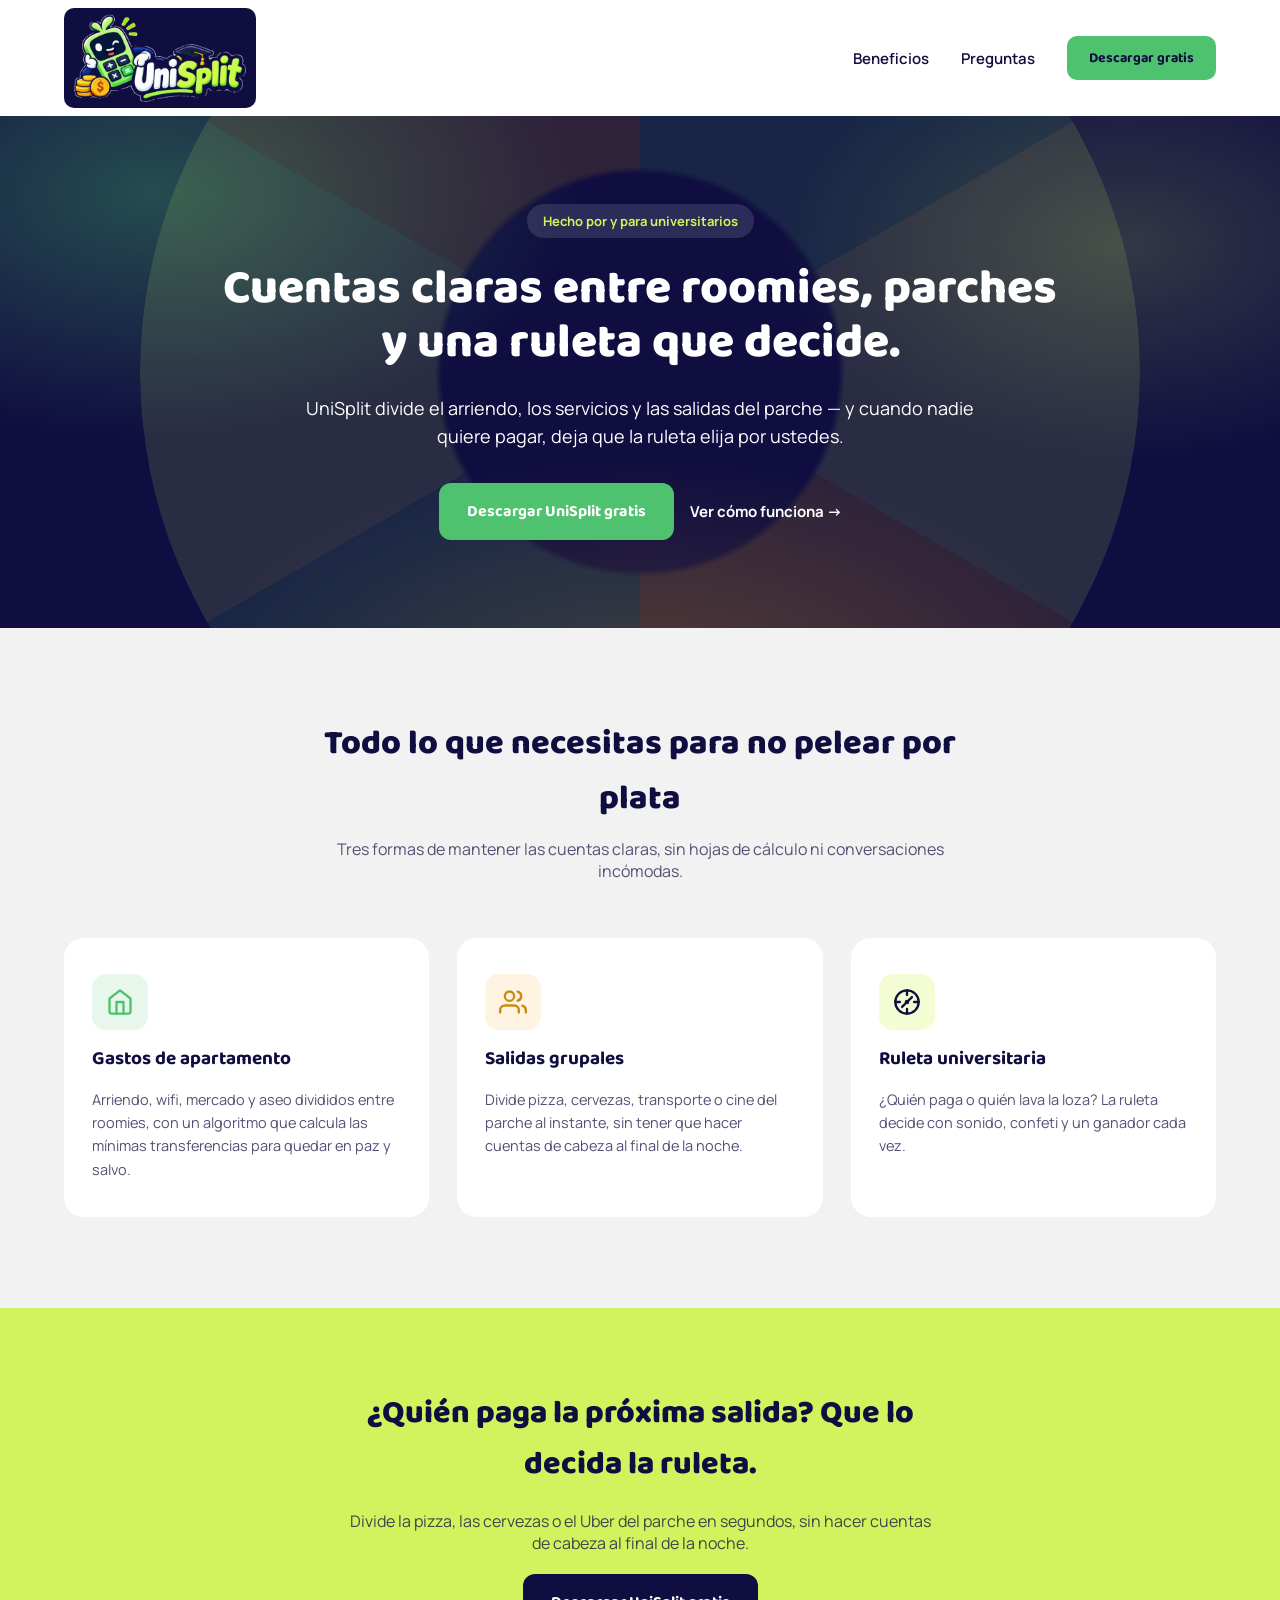
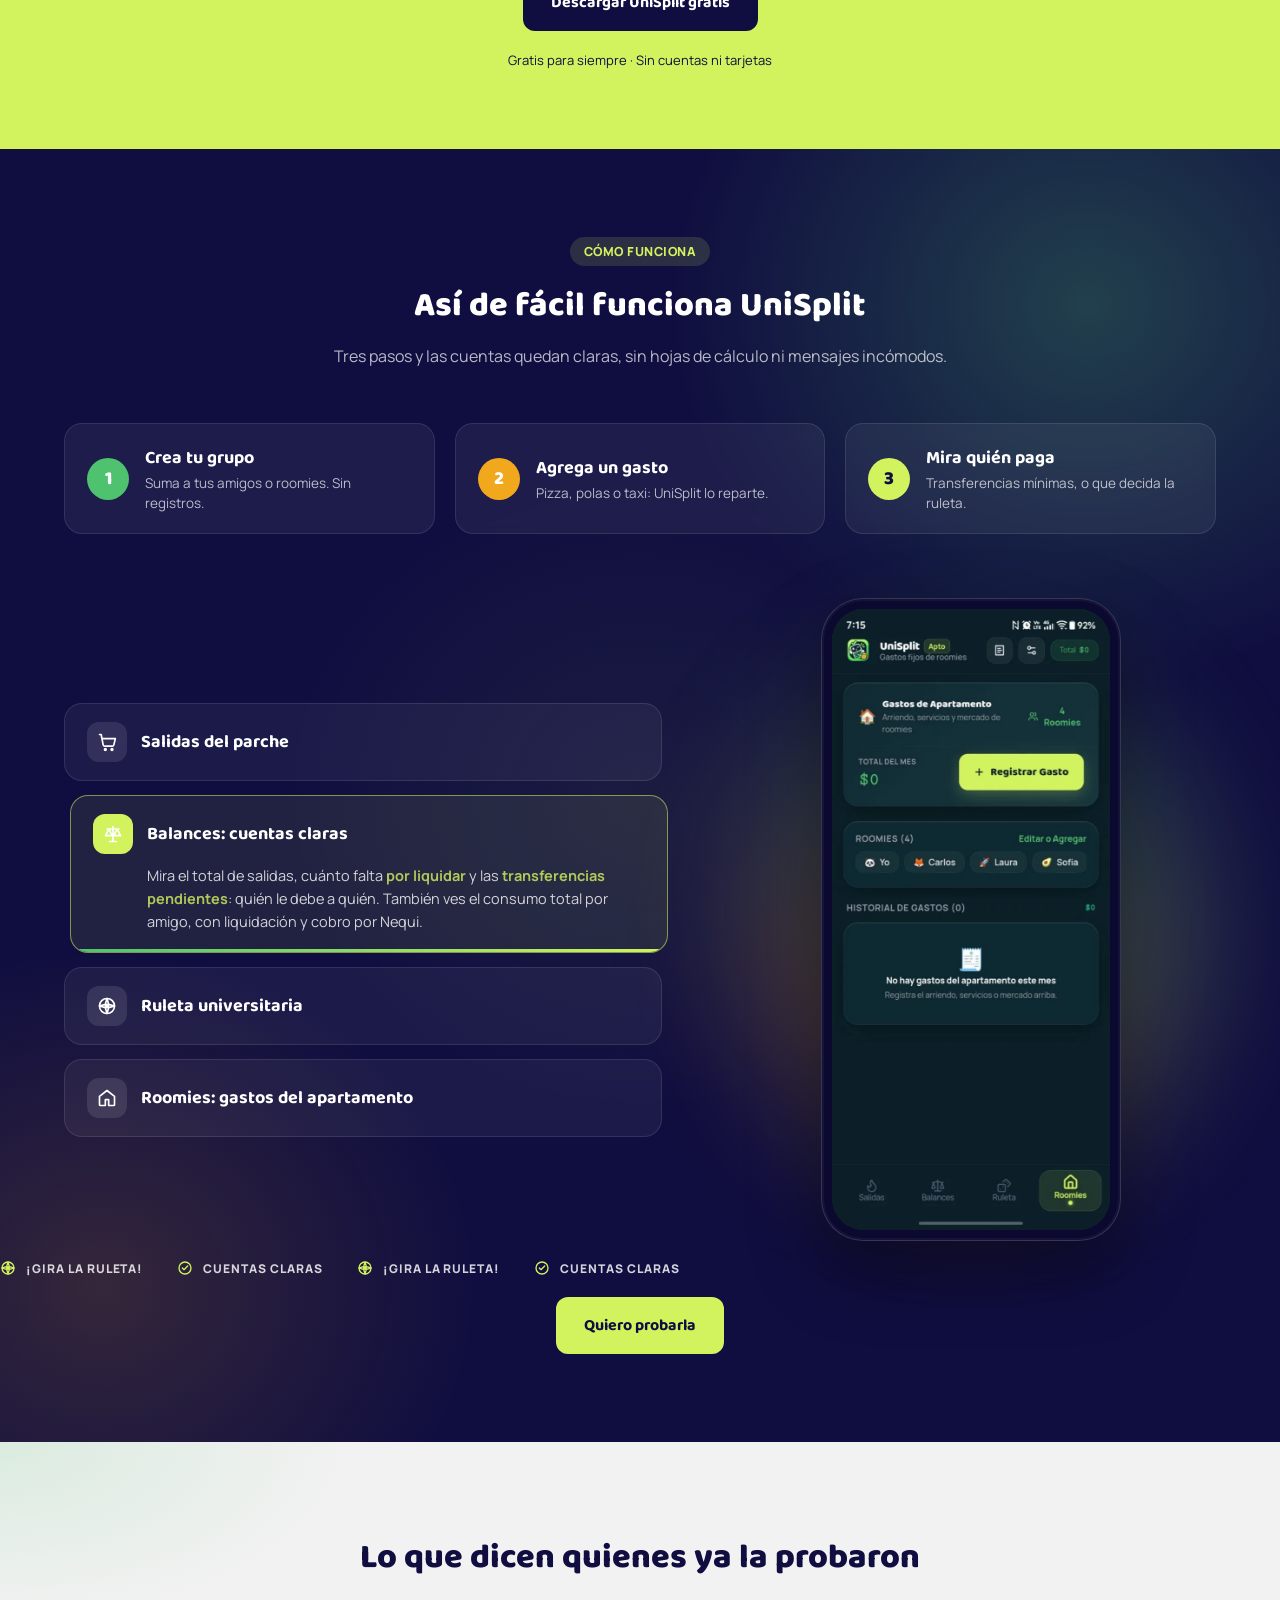
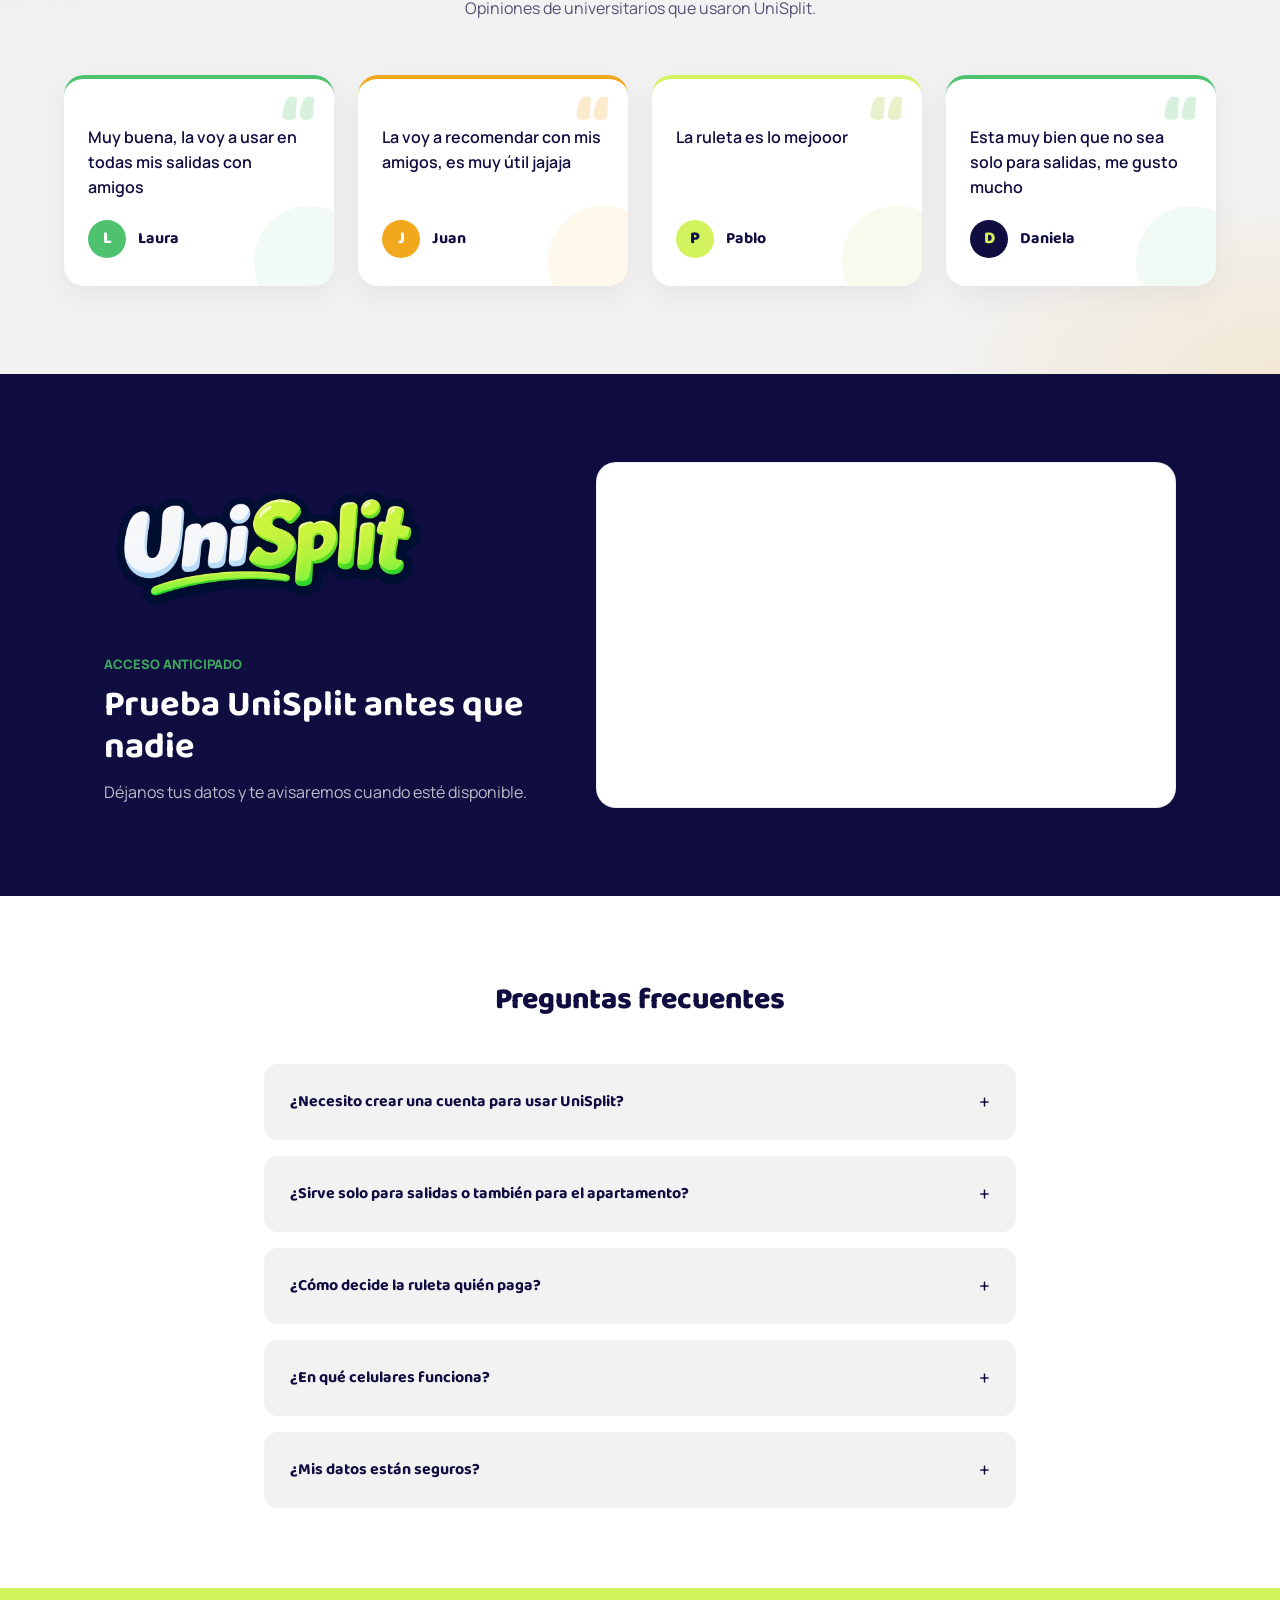
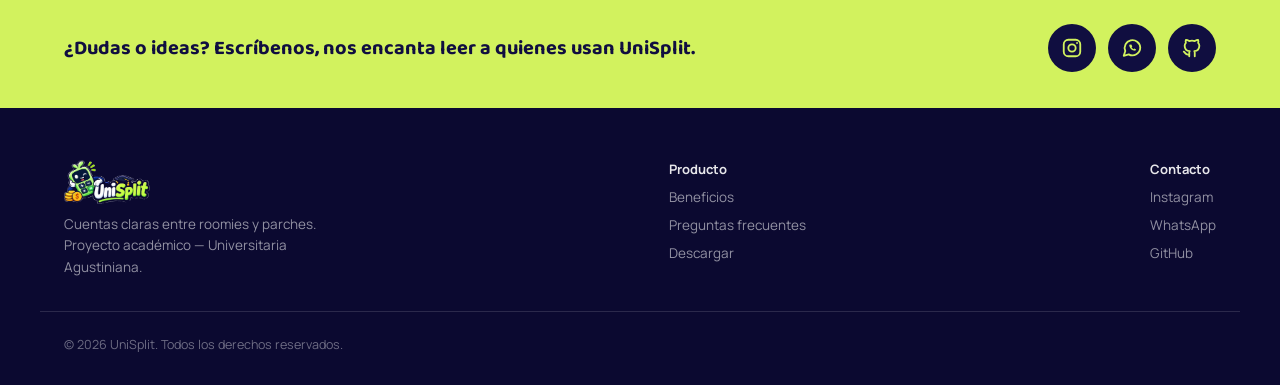
==== index.html @ b2c81d8c "grilla optimizada" ====
<!doctype html>
<html lang="es">
<head>
<meta charset="UTF-8">
<meta name="viewport" content="width=device-width, initial-scale=1.0">
<meta name="theme-color" content="#100E40">
<!-- Google Tag Manager -->
<script>
(function (window, document) {
  var events = ['scroll', 'mousemove', 'touchstart', 'pointerdown', 'keydown'];
  var requested = false;
  var loaded = false;
  var fallbackTimer;

  function injectScripts() {
    if (loaded) return;
    loaded = true;

    window.dataLayer = window.dataLayer || [];
    window.dataLayer.push({ 'gtm.start': Date.now(), event: 'gtm.js' });

    [
      'https://www.googletagmanager.com/gtm.js?id=GTM-WFJHMZXH',
      'https://js.hsforms.net/forms/embed/52180089.js'
    ].forEach(function (src) {
      var script = document.createElement('script');
      script.src = src;
      script.async = true;
      document.head.appendChild(script);
    });
  }

  function requestScripts() {
    if (requested) return;
    requested = true;
    window.clearTimeout(fallbackTimer);
    events.forEach(function (eventName) {
      window.removeEventListener(eventName, requestScripts);
    });

    if (document.readyState === 'loading') {
      document.addEventListener('DOMContentLoaded', injectScripts, { once: true });
    } else {
      injectScripts();
    }
  }

  events.forEach(function (eventName) {
    window.addEventListener(eventName, requestScripts, { once: true, passive: true });
  });
  fallbackTimer = window.setTimeout(requestScripts, 3500);
})(window, document);
</script>
<!-- End Google Tag Manager -->
<title>UniSplit — Divide los gastos del parche sin complicarte</title>
<meta name="description" content="UniSplit divide los gastos de salidas y del apartamento entre roomies y amigos. Sin cuentas, sin líos. Descárgala gratis.">
<link rel="canonical" href="https://andresdlrg2007.github.io/landing-page---unisplit">
<meta property="og:title" content="UniSplit — Divide los gastos del parche sin complicarte">
<meta property="og:description" content="Divide arriendo, servicios y salidas entre roomies y amigos. Cuentas claras, sin líos.">
<meta property="og:type" content="website">
<meta property="og:url" content="https://andresdlrg2007.github.io/landing-page---unisplit">
<meta property="og:image" content="https://andresdlrg2007.github.io/landing-page---unisplit/assets/og-unisplit.jpg">
<meta property="og:image:width" content="1200">
<meta property="og:image:height" content="630">
<meta property="og:locale" content="es_CO">
<meta name="twitter:card" content="summary_large_image">
<meta name="twitter:title" content="UniSplit — Divide los gastos del parche sin complicarte">
<meta name="twitter:description" content="Divide arriendo, servicios y salidas entre roomies y amigos. Cuentas claras, sin líos.">
<meta name="twitter:image" content="https://andresdlrg2007.github.io/landing-page---unisplit/assets/og-unisplit.jpg">
<script type="application/ld+json">
{
  "@context": "https://schema.org",
  "@type": "SoftwareApplication",
  "name": "UniSplit",
  "applicationCategory": "FinanceApplication",
  "operatingSystem": "Android",
  "description": "Aplicación para dividir gastos de salidas y del apartamento entre amigos y roomies.",
  "url": "https://andresdlrg2007.github.io/landing-page---unisplit",
  "offers": {
    "@type": "Offer",
    "price": "0",
    "priceCurrency": "COP"
  }
}
</script>
<link rel="icon" type="image/webp" href="assets/calculadora.webp">
<link rel="preload" as="image" href="assets/logo-header.webp" fetchpriority="high">
<link rel="preconnect" href="https://fonts.googleapis.com">
<link rel="preconnect" href="https://fonts.gstatic.com" crossorigin>
<link rel="preload" href="https://fonts.googleapis.com/css2?family=Baloo+2:wght@500;600;700;800&family=Manrope:wght@400;500;700;800&display=swap" as="style" onload="this.onload=null;this.rel='stylesheet'">
<noscript><link href="https://fonts.googleapis.com/css2?family=Baloo+2:wght@500;600;700;800&family=Manrope:wght@400;500;700;800&display=swap" rel="stylesheet"></noscript>
<style>
:root{--azul-noche:#100E40;--verde:#4EC26E;--verde-hover:#3DA85B;--lima:#D2F25E;--naranja:#F2A81D;--gris:#F2F2F2;--blanco:#FFF;--font-display:'Baloo 2',sans-serif;--font-body:'Manrope',sans-serif}
*{box-sizing:border-box}
body{margin:0;background:var(--gris);font-family:var(--font-body);color:var(--azul-noche)}
.container{width:100%;max-width:1200px;margin:0 auto;padding:0 24px}
h1,h2,h3,.logo,.btn{font-family:var(--font-display)}
a{text-decoration:none;color:inherit}
.btn{display:inline-flex;align-items:center;justify-content:center;font-size:16px;font-weight:700;padding:16px 28px;border:0;border-radius:12px;cursor:pointer}
.btn--sm{padding:11px 22px;font-size:14px;border-radius:10px}
.btn--green{background:var(--verde);color:var(--blanco)}
.link-arrow{font-size:15px;font-weight:700}
.header{position:sticky;top:0;z-index:10;background:var(--blanco)}
.header__inner{height:116px;display:flex;align-items:center;justify-content:space-between}
.logo{display:flex;align-items:center}
.header .logo{padding:6px 10px;border-radius:10px;background:var(--azul-noche)}
.header .logo-img{display:block;width:auto;height:88px}
.nav{display:flex;align-items:center;gap:32px}
.nav a:not(.btn){color:var(--azul-noche);font-size:15px;font-weight:600}
.header .btn--green{color:var(--azul-noche)}
.hero{position:relative;overflow:hidden;color:var(--blanco);background:radial-gradient(55% 80% at 12% 15%,rgba(78,194,110,.35),transparent 60%),radial-gradient(45% 70% at 88% 25%,rgba(210,242,94,.18),transparent 60%),radial-gradient(60% 80% at 50% 115%,rgba(242,168,29,.2),transparent 60%),var(--azul-noche)}
.hero::before{content:"";position:absolute;top:50%;left:50%;width:min(1000px,140vw);aspect-ratio:1;border-radius:50%;background:conic-gradient(var(--verde) 0 60deg,var(--lima) 60deg 120deg,var(--naranja) 120deg 180deg,var(--verde) 180deg 240deg,var(--lima) 240deg 300deg,var(--naranja) 300deg 360deg);-webkit-mask:radial-gradient(circle,transparent 28%,#000 29%);mask:radial-gradient(circle,transparent 28%,#000 29%);opacity:.13;transform:translate(-50%,-50%);animation:girar-ruleta 60s linear infinite;pointer-events:none}
.hero__inner{position:relative;z-index:1;padding:88px 24px}
.hero__copy{display:flex;max-width:860px;margin:0 auto;flex-direction:column;align-items:center;gap:24px;text-align:center}
.badge{align-self:flex-start;border-radius:999px;padding:8px 16px;background:var(--gris);font-size:13px;font-weight:700}
.hero .badge{align-self:center;background:rgba(255,255,255,.12);color:var(--lima)}
.hero__copy h1{margin:0;font-size:48px;font-weight:800;line-height:1.12}
.hero__copy p{max-width:680px;margin:0;font-size:18px;line-height:1.6;opacity:.75}
.hero__actions{display:flex;flex-wrap:wrap;align-items:center;justify-content:center;gap:16px;margin-top:8px}
.hero__actions .link-arrow{color:var(--blanco)}
@keyframes girar-ruleta{to{transform:translate(-50%,-50%) rotate(360deg)}}
@media(prefers-reduced-motion:reduce){.hero::before{animation:none}}
@media(max-width:900px){.nav a:not(.btn){display:none}.hero__inner{padding:56px 24px}.hero__copy h1{font-size:36px}}
.benefits{min-height:680px;background:var(--gris);padding:88px 0}
.section-head{max-width:640px;margin:0 auto 56px;text-align:center}
.section-head h2{margin:0 0 12px;font-size:34px;font-weight:800}
.section-head p{margin:0;font-size:16px;opacity:.7}
.benefits__grid{display:grid;grid-template-columns:repeat(3,minmax(0,1fr));gap:28px}
.benefit-card{display:flex;flex-direction:column;gap:14px;padding:36px 28px;border-radius:20px;background:var(--blanco);transition:transform .22s ease,box-shadow .22s ease}
.benefit-card__icon{display:flex;width:56px;height:56px;flex-shrink:0;align-items:center;justify-content:center;border-radius:14px}
.benefit-icon{width:28px;height:28px;flex-shrink:0}
.benefit-card__icon--green{background:rgba(78,194,110,.13);color:#4EC26E}
.benefit-card__icon--orange{background:rgba(242,168,29,.13);color:#C98A10}
.benefit-card__icon--lime{background:rgba(210,242,94,.27);color:var(--azul-noche)}
.benefit-card h3{margin:0;font-size:19px;font-weight:700}
.benefit-card p{margin:0;font-size:14.5px;line-height:1.6;opacity:.72}
@media(min-width:901px) and (max-width:1100px){.benefits{min-height:720px}}
@media(max-width:900px){.benefits{min-height:830px}}
@media(max-width:600px){.benefits{min-height:clamp(1280px,calc(2010px - 122vw),1620px)}.benefits__grid{grid-template-columns:1fr}}
</style>
<link rel="preload" href="styles.css" as="style" onload="this.onload=null;this.rel='stylesheet'">
<noscript><link rel="stylesheet" href="styles.css"></noscript>
<link rel="preload" href="animations.css" as="style" onload="this.onload=null;this.rel='stylesheet'">
<noscript><link rel="stylesheet" href="animations.css"></noscript>
</head>
<body>
<!-- Google Tag Manager (noscript) -->
<noscript><iframe src="https://www.googletagmanager.com/ns.html?id=GTM-WFJHMZXH"
height="0" width="0" style="display:none;visibility:hidden"></iframe></noscript>
<!-- End Google Tag Manager (noscript) -->

<header class="header">
  <div class="container header__inner">
    <a href="#" class="logo" aria-label="UniSplit — Inicio">
      <img src="assets/logo-header.webp" class="logo-img" width="960" height="492" fetchpriority="high" alt="UniSplit">
    </a>
    <nav class="nav">
      <a href="#beneficios">Beneficios</a>
      <a href="#faq">Preguntas</a>
      <a href="#formulario" class="btn btn--sm btn--green">Descargar gratis</a>
    </nav>
  </div>
</header>

<main>

  <!-- 1. HERO -->
  <section class="hero">
    <div class="container hero__inner">
      <div class="hero__copy">
        <span class="badge">Hecho por y para universitarios</span>
        <h1>Cuentas claras entre roomies, parches y una ruleta que decide.</h1>
        <p>UniSplit divide el arriendo, los servicios y las salidas del parche — y cuando nadie quiere pagar, deja que la ruleta elija por ustedes.</p>
        <div class="hero__actions">
          <a href="#formulario" id="btn-cta-principal" class="btn btn--green">Descargar UniSplit gratis</a>
          <a href="#como-funciona" class="link-arrow">Ver cómo funciona →</a>
        </div>
      </div>
    </div>
  </section>

  <!-- 2. BENEFICIOS -->
  <section class="benefits" id="beneficios">
    <div class="container">
      <div class="section-head" data-animate>
        <h2>Todo lo que necesitas para no pelear por plata</h2>
        <p>Tres formas de mantener las cuentas claras, sin hojas de cálculo ni conversaciones incómodas.</p>
      </div>
      <div class="benefits__grid">
        <article class="benefit-card" data-animate>
          <div class="benefit-card__icon benefit-card__icon--green">
            <svg class="benefit-icon" viewBox="0 0 24 24" fill="none" stroke="currentColor" stroke-width="2" stroke-linecap="round" stroke-linejoin="round" aria-hidden="true">
              <path d="M3 9l9-7 9 7v11a2 2 0 0 1-2 2H5a2 2 0 0 1-2-2z"/>
              <polyline points="9 22 9 12 15 12 15 22"/>
            </svg>
          </div>
          <h3>Gastos de apartamento</h3>
          <p>Arriendo, wifi, mercado y aseo divididos entre roomies, con un algoritmo que calcula las mínimas transferencias para quedar en paz y salvo.</p>
        </article>
        <article class="benefit-card" data-animate data-delay="1">
          <div class="benefit-card__icon benefit-card__icon--orange">
            <svg class="benefit-icon" viewBox="0 0 24 24" fill="none" stroke="currentColor" stroke-width="2" stroke-linecap="round" stroke-linejoin="round" aria-hidden="true">
              <path d="M17 21v-2a4 4 0 0 0-4-4H5a4 4 0 0 0-4 4v2"/>
              <circle cx="9" cy="7" r="4"/>
              <path d="M23 21v-2a4 4 0 0 0-3-3.87"/>
              <path d="M16 3.13a4 4 0 0 1 0 7.75"/>
            </svg>
          </div>
          <h3>Salidas grupales</h3>
          <p>Divide pizza, cervezas, transporte o cine del parche al instante, sin tener que hacer cuentas de cabeza al final de la noche.</p>
        </article>
        <article class="benefit-card" data-animate data-delay="2">
          <div class="benefit-card__icon benefit-card__icon--lime">
            <svg class="benefit-icon" viewBox="0 0 24 24" fill="none" stroke="currentColor" stroke-width="2" stroke-linecap="round" stroke-linejoin="round" aria-hidden="true">
              <circle cx="12" cy="12" r="10"/>
              <line x1="12" y1="2" x2="12" y2="6"/>
              <line x1="12" y1="18" x2="12" y2="22"/>
              <line x1="2" y1="12" x2="6" y2="12"/>
              <line x1="18" y1="12" x2="22" y2="12"/>
              <path d="M12 12 L16.24 7.76"/>
              <path d="M12 12 L7.76 16.24"/>
              <circle cx="12" cy="12" r="2" fill="currentColor" stroke="none"/>
            </svg>
          </div>
          <h3>Ruleta universitaria</h3>
          <p>¿Quién paga o quién lava la loza? La ruleta decide con sonido, confeti y un ganador cada vez.</p>
        </article>
      </div>
    </div>
  </section>

  <!-- 3. CTA -->
  <section class="cta">
    <div class="container cta__inner" data-animate>
      <h2>¿Quién paga la próxima salida? Que lo decida la ruleta.</h2>
      <p>Divide la pizza, las cervezas o el Uber del parche en segundos, sin hacer cuentas de cabeza al final de la noche.</p>
      <a href="#formulario" id="btn-cta-final" class="btn btn--green">Descargar UniSplit gratis</a>
      <div class="cta__fineprint">Gratis para siempre · Sin cuentas ni tarjetas</div>
    </div>
  </section>

  <!-- 4. EXPLICACIÓN / CÓMO FUNCIONA -->
  <section class="howto" id="como-funciona">
    <div class="container">
      <div class="section-head" data-animate>
        <span class="howto__eyebrow">Cómo funciona</span>
        <h2>Así de fácil funciona UniSplit</h2>
        <p>Tres pasos y las cuentas quedan claras, sin hojas de cálculo ni mensajes incómodos.</p>
      </div>

      <ol class="quick-steps">
        <li class="quick-step" data-animate>
          <span class="quick-step__num">1</span>
          <div><h3>Crea tu grupo</h3><p>Suma a tus amigos o roomies. Sin registros.</p></div>
        </li>
        <li class="quick-step" data-animate data-delay="1">
          <span class="quick-step__num">2</span>
          <div><h3>Agrega un gasto</h3><p>Pizza, polas o taxi: UniSplit lo reparte.</p></div>
        </li>
        <li class="quick-step" data-animate data-delay="2">
          <span class="quick-step__num">3</span>
          <div><h3>Mira quién paga</h3><p>Transferencias mínimas, o que decida la ruleta.</p></div>
        </li>
      </ol>

      <!-- Carrusel automático de pantallas. Lo controla showcase.js -->
      <div class="showcase" data-showcase data-animate>
        <div class="showcase__stage">
          <div class="showcase__glow" aria-hidden="true"></div>
          <span class="showcase__chip showcase__chip--a" aria-hidden="true">
            <svg viewBox="0 0 24 24" fill="none" stroke="currentColor" stroke-width="2" stroke-linecap="round" stroke-linejoin="round"><circle cx="12" cy="12" r="9"/><circle cx="12" cy="12" r="2"/><path d="m12 3 2 7-2 2-2-2 2-7ZM21 12l-7 2-2-2 2-2 7 2ZM12 21l-2-7 2-2 2 2-2 7ZM3 12l7-2 2 2-2 2-7-2Z"/></svg>
            <span>¡Gira la ruleta!</span>
          </span>
          <span class="showcase__chip showcase__chip--b" aria-hidden="true">
            <svg viewBox="0 0 24 24" fill="none" stroke="currentColor" stroke-width="2" stroke-linecap="round" stroke-linejoin="round"><circle cx="12" cy="12" r="9"/><path d="m8 12 2.5 2.5L16 9"/></svg>
            <span>Cuentas claras</span>
          </span>
          <div class="showcase__phone">
            <div class="showcase__screen">
              <img class="showcase__shot is-active" src="assets/app-salidas.webp" width="640" height="1430" loading="lazy" decoding="async" alt="Pantalla Salidas de UniSplit: total del parche, botón Dividir una Cuenta, integrantes y consumos registrados">
              <img class="showcase__shot" src="assets/app-balances.webp" width="640" height="1430" loading="lazy" decoding="async" alt="Pantalla Balances de UniSplit: total de salidas, por liquidar, transferencias pendientes y consumo por amigo">
              <img class="showcase__shot" src="assets/app-ruleta.webp" width="640" height="1430" loading="lazy" decoding="async" alt="Pantalla Ruleta universitaria de UniSplit con cuatro participantes y el botón Girar ruleta">
              <img class="showcase__shot" src="assets/app-roomies.webp" width="640" height="1430" loading="lazy" decoding="async" alt="Pantalla Roomies de UniSplit: gastos de apartamento, roomies y historial de gastos">
            </div>
          </div>
        </div>

        <div class="showcase__tabs" role="tablist" aria-label="Pantallas de la app">
          <button class="showcase__tab is-active" type="button" role="tab" aria-selected="true">
            <span class="showcase__head"><span class="showcase__icon" aria-hidden="true"><svg viewBox="0 0 24 24" fill="none" stroke="currentColor" stroke-width="2" stroke-linecap="round" stroke-linejoin="round"><path d="M3 3h2l2.4 12.4a2 2 0 0 0 2 1.6h8.8a2 2 0 0 0 2-1.6L22 8H6"/><circle cx="10" cy="21" r="1"/><circle cx="18" cy="21" r="1"/></svg></span><span class="showcase__title">Salidas del parche</span></span>
            <span class="showcase__body"><span class="showcase__text">Toca <strong>“Dividir una Cuenta”</strong> y registra la comida, las polas o el taxi. El total del parche se actualiza solo, ves a todos los integrantes y, para cuentas grandes, tienes la <strong>Calculadora Mesa</strong>.</span></span>
            <span class="showcase__bar"></span>
          </button>
          <button class="showcase__tab" type="button" role="tab" aria-selected="false">
            <span class="showcase__head"><span class="showcase__icon" aria-hidden="true"><svg viewBox="0 0 24 24" fill="none" stroke="currentColor" stroke-width="2" stroke-linecap="round" stroke-linejoin="round"><path d="M12 3v18M5 6h14M7 6l-4 8h8L7 6ZM17 6l-4 8h8l-4-8ZM8 21h8"/></svg></span><span class="showcase__title">Balances: cuentas claras</span></span>
            <span class="showcase__body"><span class="showcase__text">Mira el total de salidas, cuánto falta <strong>por liquidar</strong> y las <strong>transferencias pendientes</strong>: quién le debe a quién. También ves el consumo total por amigo, con liquidación y cobro por Nequi.</span></span>
            <span class="showcase__bar"></span>
          </button>
          <button class="showcase__tab" type="button" role="tab" aria-selected="false">
            <span class="showcase__head"><span class="showcase__icon" aria-hidden="true"><svg viewBox="0 0 24 24" fill="none" stroke="currentColor" stroke-width="2" stroke-linecap="round" stroke-linejoin="round"><circle cx="12" cy="12" r="9"/><circle cx="12" cy="12" r="2"/><path d="m12 3 2 7-2 2-2-2 2-7ZM21 12l-7 2-2-2 2-2 7 2ZM12 21l-2-7 2-2 2 2-2 7ZM3 12l7-2 2 2-2 2-7-2Z"/></svg></span><span class="showcase__title">Ruleta universitaria</span></span>
            <span class="showcase__body"><span class="showcase__text">¿Nadie quiere pagar? Elige entre <strong>Quién paga</strong>, <strong>Castigos</strong> o <strong>Libre</strong>, usa la lista de Salidas o de Roomies y toca <strong>“¡Girar ruleta!”</strong>. La suerte decide.</span></span>
            <span class="showcase__bar"></span>
          </button>
          <button class="showcase__tab" type="button" role="tab" aria-selected="false">
            <span class="showcase__head"><span class="showcase__icon" aria-hidden="true"><svg viewBox="0 0 24 24" fill="none" stroke="currentColor" stroke-width="2" stroke-linecap="round" stroke-linejoin="round"><path d="m3 10 9-7 9 7v10a1 1 0 0 1-1 1h-6v-7h-4v7H4a1 1 0 0 1-1-1V10Z"/></svg></span><span class="showcase__title">Roomies: gastos del apartamento</span></span>
            <span class="showcase__body"><span class="showcase__text">Registra el arriendo, los servicios y el mercado con <strong>“Registrar Gasto”</strong>. Ves el total del mes, a tus roomies y el historial de gastos en un solo lugar.</span></span>
            <span class="showcase__bar"></span>
          </button>
        </div>
      </div>

      <div class="howto__cta" data-animate>
        <a href="#formulario" class="btn btn--lime">Quiero probarla</a>
      </div>
    </div>
  </section>

  <!-- 5. TESTIMONIOS (citas reales de usuarios que probaron la app, publicadas con su nombre de pila) -->
  <section class="testimonials" id="testimonios">
    <div class="container">
      <div class="section-head" data-animate>
        <h2>Lo que dicen quienes ya la probaron</h2>
        <p>Opiniones de universitarios que usaron UniSplit.</p>
      </div>
      <div class="testimonials__grid">
        <figure class="testimonial-card" data-animate>
          <span class="testimonial-card__mark" aria-hidden="true">“</span>
          <blockquote>Muy buena, la voy a usar en todas mis salidas con amigos</blockquote>
          <figcaption><span class="testimonial-card__avatar" aria-hidden="true">L</span>Laura</figcaption>
        </figure>
        <figure class="testimonial-card" data-animate data-delay="1">
          <span class="testimonial-card__mark" aria-hidden="true">“</span>
          <blockquote>La voy a recomendar con mis amigos, es muy útil jajaja</blockquote>
          <figcaption><span class="testimonial-card__avatar" aria-hidden="true">J</span>Juan</figcaption>
        </figure>
        <figure class="testimonial-card" data-animate data-delay="2">
          <span class="testimonial-card__mark" aria-hidden="true">“</span>
          <blockquote>La ruleta es lo mejooor</blockquote>
          <figcaption><span class="testimonial-card__avatar" aria-hidden="true">P</span>Pablo</figcaption>
        </figure>
        <figure class="testimonial-card" data-animate data-delay="1">
          <span class="testimonial-card__mark" aria-hidden="true">“</span>
          <blockquote>Esta muy bien que no sea solo para salidas, me gusto mucho</blockquote>
          <figcaption><span class="testimonial-card__avatar" aria-hidden="true">D</span>Daniela</figcaption>
        </figure>
      </div>
    </div>
  </section>

  <!-- 6. CTA 2 = sección del formulario HubSpot.
       Se deja aquí, después de Explicación y Testimonios, para cumplir el orden de la rúbrica.
       NO tocar el id="formulario", el div del formulario ni los scripts de HubSpot. -->
  <section class="signup" id="formulario">
    <div class="container signup__inner">
      <div class="signup__intro">
        <img src="assets/letraslogo.webp" class="signup__logo" width="1000" height="500" loading="lazy" decoding="async" alt="UniSplit">
        <span class="signup__eyebrow">Acceso anticipado</span>
        <h2>Prueba UniSplit antes que nadie</h2>
        <p>Déjanos tus datos y te avisaremos cuando esté disponible.</p>
      </div>
      <div class="signup__panel" data-animate>
        <div id="hubspot-form" class="hs-form-frame" data-region="na1" data-form-id="a94d1923-0170-4910-8b1c-b0fee7a1b127" data-portal-id="52180089"></div>
      </div>
    </div>
  </section>

  <!-- 7. FAQ -->
  <section class="faq" id="faq">
    <div class="container container--narrow">
      <h2 class="faq__title" data-animate>Preguntas frecuentes</h2>
      <div class="faq__list">

        <div class="faq-item" data-animate>
          <button class="faq-item__question" aria-expanded="false">
            ¿Necesito crear una cuenta para usar UniSplit?
            <span class="faq-item__icon">+</span>
          </button>
          <div class="faq-item__answer">
            <p>No. UniSplit funciona directamente en tu celular y guarda tus grupos, gastos y saldos en el dispositivo, sin registros ni contraseñas.</p>
          </div>
        </div>

        <div class="faq-item" data-animate data-delay="1">
          <button class="faq-item__question" aria-expanded="false">
            ¿Sirve solo para salidas o también para el apartamento?
            <span class="faq-item__icon">+</span>
          </button>
          <div class="faq-item__answer">
            <p>Sirve para las dos cosas. El modo "El parche" está pensado para salidas puntuales, y el modo "Apartamento" para gastos fijos como arriendo y servicios entre roomies.</p>
          </div>
        </div>

        <div class="faq-item" data-animate data-delay="2">
          <button class="faq-item__question" aria-expanded="false">
            ¿Cómo decide la ruleta quién paga?
            <span class="faq-item__icon">+</span>
          </button>
          <div class="faq-item__answer">
            <p>Escoge al azar entre los participantes de la salida o el gasto, con sonido y confeti al final. También puedes usarla para repartir tareas o retos.</p>
          </div>
        </div>

        <div class="faq-item" data-animate data-delay="1">
          <button class="faq-item__question" aria-expanded="false">
            ¿En qué celulares funciona?
            <span class="faq-item__icon">+</span>
          </button>
          <div class="faq-item__answer">
            <p>Por ahora está disponible como aplicación para Android, descargable directamente desde esta página.</p>
          </div>
        </div>

        <div class="faq-item" data-animate data-delay="2">
          <button class="faq-item__question" aria-expanded="false">
            ¿Mis datos están seguros?
            <span class="faq-item__icon">+</span>
          </button>
          <div class="faq-item__answer">
            <p>Sí. Como todo se guarda en tu propio celular, nadie más tiene acceso a tus gastos ni a los de tu grupo.</p>
          </div>
        </div>

      </div>
    </div>
  </section>

  <!-- 8. PRE-FOOTER -->
  <section class="prefooter" id="prefooter">
    <div class="container prefooter__inner" data-animate>
      <p class="prefooter__text">¿Dudas o ideas? Escríbenos, nos encanta leer a quienes usan UniSplit.</p>
      <div class="prefooter__links">
        <!-- Añade aquí el enlace real de Instagram -->
        <a href="#" class="prefooter__icon" aria-label="Instagram">
          <svg viewBox="0 0 24 24" fill="none" stroke="currentColor" stroke-width="2" stroke-linecap="round" stroke-linejoin="round" aria-hidden="true"><rect x="3" y="3" width="18" height="18" rx="5"/><circle cx="12" cy="12" r="4"/><circle cx="17.5" cy="6.5" r="1" fill="currentColor" stroke="none"/></svg>
        </a>
        <a href="https://wa.me/573025281624?text=Quiero%20aportar%20en%20el%20proyecto%2C%20estoy%20interesado." class="prefooter__icon" aria-label="WhatsApp">
          <svg viewBox="0 0 24 24" fill="none" stroke="currentColor" stroke-width="2" stroke-linecap="round" stroke-linejoin="round" aria-hidden="true"><path d="M21 11.5a8.5 8.5 0 0 1-12.6 7.4L3 20.5l1.7-5.2A8.5 8.5 0 1 1 21 11.5z"/><path d="M9 8.5c0 3.5 3 6.5 6.5 6.5l1-1.5-2-1-1 .8c-.8-.4-1.6-1.2-2-2l.8-1-1-2z" fill="currentColor" stroke="none"/></svg>
        </a>
        <a href="https://github.com/ANDRESDLRG2007/Division-grupal" class="prefooter__icon" aria-label="GitHub">
          <svg viewBox="0 0 24 24" fill="none" stroke="currentColor" stroke-width="2" stroke-linecap="round" stroke-linejoin="round" aria-hidden="true"><path d="M9 19c-4.3 1.4-4.3-2.5-6-3m12 5v-3.5c0-1 .1-1.4-.5-2 2.8-.3 5.5-1.4 5.5-6a4.6 4.6 0 0 0-1.3-3.2 4.2 4.2 0 0 0-.1-3.2s-1.1-.3-3.5 1.3a12.3 12.3 0 0 0-6.2 0C6.5 2.8 5.4 3.1 5.4 3.1a4.2 4.2 0 0 0-.1 3.2A4.6 4.6 0 0 0 4 9.5c0 4.6 2.7 5.7 5.5 6-.6.6-.6 1.2-.5 2V21"/></svg>
        </a>
      </div>
    </div>
  </section>

</main>

<!-- 9. FOOTER -->
<footer class="footer">
  <div class="container footer__inner">
    <div class="footer__brand">
      <div class="logo logo--footer">
        <img src="assets/logo-header.webp" class="logo-img logo-img--footer" width="960" height="492" loading="lazy" decoding="async" alt="UniSplit">
      </div>
      <p>Cuentas claras entre roomies y parches. Proyecto académico — Universitaria Agustiniana.</p>
    </div>
    <div class="footer__col">
      <span class="footer__col-title">Producto</span>
      <a href="#beneficios">Beneficios</a>
      <a href="#faq">Preguntas frecuentes</a>
      <a href="#formulario">Descargar</a>
    </div>
    <div class="footer__col">
      <span class="footer__col-title">Contacto</span>
      <a href="#">Instagram</a>
      <a href="https://wa.me/573025281624?text=Quiero%20aportar%20en%20el%20proyecto%2C%20estoy%20interesado.">WhatsApp</a>
      <a href="https://github.com/ANDRESDLRG2007/Division-grupal">GitHub</a>
    </div>
  </div>
  <div class="container footer__copy">© 2026 UniSplit. Todos los derechos reservados.</div>
</footer>

<div id="download-modal" class="download-modal" role="dialog" aria-modal="true" aria-labelledby="download-modal-title" aria-describedby="download-modal-message" hidden>
  <div class="download-modal__dialog">
    <div class="download-modal__icon" aria-hidden="true">
      <svg viewBox="0 0 48 48" fill="none" xmlns="http://www.w3.org/2000/svg">
        <circle cx="24" cy="24" r="24" fill="#D2F25E"/>
        <path d="M13 25l8 8 14-14" stroke="#100E40" stroke-width="3.5" stroke-linecap="round" stroke-linejoin="round"/>
      </svg>
    </div>
    <h2 id="download-modal-title">¡Gracias por registrarte!</h2>
    <p id="download-modal-message">La descarga de UniSplit está comenzando. ¡Que disfrutes la app!</p>
    <button id="download-modal-close" class="btn btn--green" type="button">Entendido</button>
  </div>
</div>

<!-- Aviso a GTM cuando HubSpot confirma el envío del formulario (evento 5: formulario_enviado).
     Solo empuja al dataLayer; no descarga nada, así que no choca con lo que ya hace script.js. -->
<script>
  window.dataLayer = window.dataLayer || [];
  window.addEventListener('hs-form-event:on-submission:success', function () {
    window.dataLayer.push({ event: 'formulario_enviado' });
  });
</script>

<script src="script.js" defer></script>
<script src="showcase.js" defer></script>
<script src="animations.js" defer></script>
</body>
</html>
---- styles.css ----
:root {
  --azul-noche: #100E40;
  --verde: #4EC26E;
  --verde-hover: #3DA85B;
  --lima: #D2F25E;
  --lima-hover: #C3E64C;
  --naranja: #F2A81D;
  --gris: #F2F2F2;
  --blanco: #FFFFFF;
  --font-display: 'Baloo 2', sans-serif;
  --font-body: 'Manrope', sans-serif;
}

* {
  box-sizing: border-box;
}

body {
  margin: 0;
  background: var(--gris);
  font-family: var(--font-body);
  color: var(--azul-noche);
}

.container {
  width: 100%;
  max-width: 1200px;
  margin: 0 auto;
  padding: 0 24px;
}

.container--narrow {
  max-width: 800px;
}

h1,
h2,
h3,
.logo,
.btn {
  font-family: var(--font-display);
}

a {
  text-decoration: none;
  color: inherit;
}

/* Buttons */
.btn {
  display: inline-flex;
  align-items: center;
  justify-content: center;
  font-weight: 700;
  font-size: 16px;
  padding: 16px 28px;
  border-radius: 12px;
  border: none;
  cursor: pointer;
  transition: background 0.15s ease;
}

.btn--sm {
  padding: 11px 22px;
  font-size: 14px;
  border-radius: 10px;
}

.btn--block {
  width: 100%;
}

.btn--green {
  background: var(--verde);
  color: var(--blanco);
}

.btn--green:hover {
  background: var(--verde-hover);
}

.btn--lime {
  background: var(--lima);
  color: var(--azul-noche);
}

.btn--lime:hover {
  background: var(--lima-hover);
}

.link-arrow {
  font-weight: 700;
  font-size: 15px;
}

.link-arrow:hover {
  color: var(--verde);
}

/* Header */
.header {
  background: var(--azul-noche);
  position: sticky;
  top: 0;
  z-index: 10;
  transition: box-shadow 0.35s ease;
}

.header.is-scrolled {
  box-shadow: 0 2px 28px rgba(10, 8, 48, 0.45);
}

.header__inner {
  height: 116px;
  display: flex;
  align-items: center;
  justify-content: space-between;
}

.logo {
  display: flex;
  align-items: center;
}

.logo-img {
  height: 108px;
  width: auto;
  display: block;
  /* align-items: center del flex padre ya lo centra — no necesita margin manual */
}

.logo-img--footer {
  height: 44px;
}

.nav {
  display: flex;
  align-items: center;
  gap: 32px;
}

.nav a:not(.btn) {
  color: var(--blanco);
  font-weight: 600;
  font-size: 15px;
}

.nav a:not(.btn):hover {
  color: var(--lima);
}

/* Hero */
.hero {
  position: relative;
  overflow: hidden;
  background:
    radial-gradient(55% 80% at 12% 15%, rgba(78, 194, 110, 0.35), transparent 60%),
    radial-gradient(45% 70% at 88% 25%, rgba(210, 242, 94, 0.18), transparent 60%),
    radial-gradient(60% 80% at 50% 115%, rgba(242, 168, 29, 0.20), transparent 60%),
    var(--azul-noche);
  color: var(--blanco);
}

.hero::before {
  content: "";
  position: absolute;
  left: 50%;
  top: 50%;
  width: min(1000px, 140vw);
  aspect-ratio: 1;
  border-radius: 50%;
  background: conic-gradient(
    var(--verde) 0 60deg,
    var(--lima) 60deg 120deg,
    var(--naranja) 120deg 180deg,
    var(--verde) 180deg 240deg,
    var(--lima) 240deg 300deg,
    var(--naranja) 300deg 360deg
  );
  -webkit-mask: radial-gradient(circle, transparent 28%, #000 29%);
  mask: radial-gradient(circle, transparent 28%, #000 29%);
  opacity: 0.13;
  transform: translate(-50%, -50%);
  animation: girar-ruleta 60s linear infinite;
  pointer-events: none;
}

.hero__inner {
  position: relative;
  z-index: 1;
  padding: 88px 24px;
}

.hero__copy {
  max-width: 860px;
  margin: 0 auto;
  display: flex;
  flex-direction: column;
  gap: 24px;
  align-items: center;
  text-align: center;
}

.badge {
  align-self: flex-start;
  background: var(--gris);
  border-radius: 999px;
  padding: 8px 16px;
  font-size: 13px;
  font-weight: 700;
}

.hero .badge {
  align-self: center;
  background: rgba(255, 255, 255, 0.12);
  color: var(--lima);
}

.hero__copy h1 {
  margin: 0;
  font-size: 48px;
  line-height: 1.12;
  font-weight: 800;
}

.hero__copy p {
  margin: 0;
  font-size: 18px;
  line-height: 1.6;
  opacity: 0.75;
  max-width: 680px;
}

.hero__actions {
  display: flex;
  align-items: center;
  justify-content: center;
  gap: 16px;
  margin-top: 8px;
  flex-wrap: wrap;
}

.hero__actions .link-arrow {
  color: var(--blanco);
}

.hero__actions .link-arrow:hover {
  color: var(--lima);
}

@keyframes girar-ruleta {
  to {
    transform: translate(-50%, -50%) rotate(360deg);
  }
}

@media (prefers-reduced-motion: reduce) {
  .hero::before {
    animation: none;
  }
}

/* Benefits */
.benefits {
  background: var(--gris);
  padding: 88px 0;
}

.section-head {
  text-align: center;
  max-width: 640px;
  margin: 0 auto 56px auto;
}

.section-head h2 {
  margin: 0 0 12px 0;
  font-size: 34px;
  font-weight: 800;
}

.section-head p {
  margin: 0;
  font-size: 16px;
  opacity: 0.7;
}

.benefits__grid {
  display: grid;
  grid-template-columns: repeat(3, minmax(0, 1fr));
  gap: 28px;
}

.benefit-card {
  background: var(--blanco);
  border-radius: 20px;
  padding: 36px 28px;
  display: flex;
  flex-direction: column;
  gap: 14px;
  transition: transform 0.22s ease, box-shadow 0.22s ease;
}

.benefit-card:hover {
  transform: translateY(-6px);
  box-shadow: 0 20px 48px rgba(16, 14, 64, 0.1);
}

.benefit-card__icon {
  width: 56px;
  height: 56px;
  border-radius: 14px;
  display: flex;
  align-items: center;
  justify-content: center;
}

.benefit-icon {
  width: 28px;
  height: 28px;
  flex-shrink: 0;
}

.benefit-card__icon--green {
  background: rgba(78, 194, 110, 0.13);
  color: #4EC26E;
}

.benefit-card__icon--orange {
  background: rgba(242, 168, 29, 0.13);
  color: #C98A10;
}

.benefit-card__icon--lime {
  background: rgba(210, 242, 94, 0.27);
  color: var(--azul-noche);
}

.benefit-card h3 {
  margin: 0;
  font-size: 19px;
  font-weight: 700;
}

.benefit-card p {
  margin: 0;
  font-size: 14.5px;
  line-height: 1.6;
  opacity: 0.72;
}

/* CTA */
.cta {
  background: var(--azul-noche);
  color: var(--blanco);
}

.cta__inner {
  max-width: 640px;
  padding: 80px 24px;
  text-align: center;
  display: flex;
  flex-direction: column;
  align-items: center;
  gap: 20px;
}

.cta__inner h2 {
  margin: 0;
  font-size: 32px;
  font-weight: 800;
}

.cta__inner p {
  margin: 0;
  opacity: 0.75;
}

.cta__fineprint {
  font-size: 13px;
  opacity: 0.5;
}

/* HubSpot signup section */
.signup {
  background: var(--gris);
  padding: 88px 0;
}

.signup__inner {
  max-width: 1120px;
  display: grid;
  grid-template-columns: minmax(0, 0.85fr) minmax(0, 1.15fr);
  align-items: center;
  gap: 64px;
}

.signup__intro {
  max-width: 440px;
}

.signup__logo {
  display: block;
  width: min(100%, 320px);
  height: auto;
  margin: 0 0 28px;
}

.signup__eyebrow {
  display: inline-block;
  margin-bottom: 12px;
  color: var(--verde-hover);
  font-size: 13px;
  font-weight: 800;
  text-transform: uppercase;
}

.signup__intro h2 {
  margin: 0 0 12px;
  font-size: 36px;
  line-height: 1.15;
}

.signup__intro p {
  margin: 0;
  font-size: 16px;
  line-height: 1.6;
  opacity: 0.72;
}

.signup__panel {
  min-width: 0;
  padding: 32px;
  background: var(--blanco);
  border: 1px solid rgba(16, 14, 64, 0.08);
  border-radius: 20px;
  box-shadow: 0 18px 42px rgba(16, 14, 64, 0.08);
}

.signup--submitted .signup__intro {
  display: none;
}

.signup--submitted .signup__inner {
  display: block;
  max-width: 820px;
}

.signup--submitted .signup__panel {
  margin: 0 auto;
}

.hs-form-frame {
  width: 100%;
  min-height: 280px;
}

/* FAQ */
.faq {
  background: var(--blanco);
  padding: 80px 0;
}

.faq__title {
  text-align: center;
  font-size: 30px;
  font-weight: 800;
  margin: 0 0 40px 0;
}

.faq__list {
  display: flex;
  flex-direction: column;
  gap: 16px;
}

.faq-item {
  background: var(--gris);
  border-radius: 14px;
  overflow: hidden;
}

.faq-item__question {
  width: 100%;
  text-align: left;
  background: none;
  border: none;
  cursor: pointer;
  font-family: var(--font-display);
  font-size: 16px;
  font-weight: 700;
  color: var(--azul-noche);
  padding: 22px 26px;
  display: flex;
  justify-content: space-between;
  align-items: center;
  gap: 16px;
}

.faq-item__icon {
  font-size: 20px;
  font-weight: 400;
  transition: transform 0.2s ease;
  flex: 0 0 auto;
}

.faq-item.is-open .faq-item__icon {
  transform: rotate(45deg);
}

.faq-item__answer {
  max-height: 0;
  overflow: hidden;
  transition: max-height 0.25s ease;
  padding: 0 26px;
}

.faq-item__answer p {
  margin: 0 0 22px 0;
  font-size: 14.5px;
  line-height: 1.6;
  opacity: 0.72;
}

.faq-item.is-open .faq-item__answer {
  max-height: 240px;
}

/* Footer */
.footer {
  background: #0B0930;
  color: var(--blanco);
  padding-top: 52px;
}

.footer__inner {
  display: flex;
  justify-content: space-between;
  flex-wrap: wrap;
  gap: 32px;
  padding-bottom: 32px;
  border-bottom: 1px solid rgba(255, 255, 255, 0.13);
}

.footer__brand {
  max-width: 260px;
  display: flex;
  flex-direction: column;
  gap: 10px;
}

.footer__brand p {
  margin: 0;
  font-size: 13.5px;
  line-height: 1.6;
  opacity: 0.55;
}

.logo--footer {
  /* footer logo sized via .logo-img--footer */
}

.footer__col {
  display: flex;
  flex-direction: column;
  gap: 10px;
}

.footer__col-title {
  font-size: 13px;
  font-weight: 700;
  opacity: 0.9;
}

.footer__col a {
  font-size: 13.5px;
  opacity: 0.55;
}

.footer__copy {
  padding: 24px 24px 32px 24px;
  font-size: 12.5px;
  opacity: 0.4;
}

/* ===================== ANIMACIONES ===================== */

/* — Keyframes — */
@keyframes fadeSlideUp {
  from {
    opacity: 0;
    transform: translateY(28px);
  }

  to {
    opacity: 1;
    transform: translateY(0);
  }
}

@keyframes fadeIn {
  from {
    opacity: 0;
  }

  to {
    opacity: 1;
  }
}

@keyframes floatBob {

  0%,
  100% {
    transform: translateY(0px);
  }

  50% {
    transform: translateY(-9px);
  }
}

@keyframes pulseLima {

  0%,
  100% {
    box-shadow: 0 0 0 0 rgba(210, 242, 94, 0.35);
  }

  50% {
    box-shadow: 0 0 0 10px rgba(210, 242, 94, 0);
  }
}

/* — Hero: stagger entrance — */
.badge {
  opacity: 0;
  animation: fadeSlideUp 0.6s ease 0.05s forwards;
}

.hero__copy h1 {
  opacity: 0;
  animation: fadeSlideUp 0.7s ease 0.18s forwards;
}

.hero__copy>p {
  opacity: 0;
  animation: fadeSlideUp 0.6s ease 0.32s forwards;
}

.hero__actions {
  opacity: 0;
  animation: fadeSlideUp 0.6s ease 0.46s forwards;
}

.hero__card {
  opacity: 0;
  animation: fadeIn 0.8s ease 0.3s forwards;
}

/* — Botón lime: pulso sutil — */
.btn--lime {
  animation: pulseLima 2.8s ease infinite;
}

/* — Scroll-reveal — */
[data-animate] {
  opacity: 0;
  transform: translateY(22px);
  transition: opacity 0.55s ease, transform 0.55s ease;
}

[data-animate].is-visible {
  opacity: 1;
  transform: translateY(0);
}

/* Stagger por posición */
[data-delay="1"] {
  transition-delay: 0.12s;
}

[data-delay="2"] {
  transition-delay: 0.24s;
}

/* Benefit card: una vez visible, el hover usa su propia transición */
.benefit-card[data-animate].is-visible {
  transition: opacity 0.55s ease, transform 0.22s ease, box-shadow 0.22s ease;
}

/* Scroll offset: compensa el header sticky (92 px) para que la sección quede centrada */
#beneficios,
#faq,
#formulario {
  scroll-margin-top: 100px;
}

/* Responsive */
@media (max-width: 900px) {
  .nav a:not(.btn) {
    display: none;
  }

  .hero__inner {
    padding: 56px 24px;
  }

  .hero__copy h1 {
    font-size: 36px;
  }

  .signup {
    padding: 64px 0;
  }

  .signup__inner {
    grid-template-columns: 1fr;
    gap: 32px;
  }

  .signup__intro {
    margin: 0 auto;
    text-align: center;
  }

  .signup__logo {
    margin: 0 auto 24px;
  }

  .signup__intro h2 {
    font-size: 30px;
  }

  .signup__panel {
    padding: 22px 18px;
  }

  .benefits__grid {
    grid-template-columns: 1fr;
  }

  .footer__inner {
    flex-direction: column;
  }
}

/* HubSpot form inside the signup section */
#hubspot-form label,
#hubspot-form legend {
  color: var(--azul-noche) !important;
  font-family: 'Manrope', sans-serif !important;
  font-size: 12px !important;
  font-weight: 700 !important;
}

#hubspot-form .hs-form-field,
#hubspot-form .hsfc-FieldLayout {
  margin-bottom: 14px !important;
}

#hubspot-form .hs-input,
#hubspot-form .hsfc-TextInput,
#hubspot-form input[type="text"],
#hubspot-form input[type="email"],
#hubspot-form input[type="tel"] {
  width: 100% !important;
  box-sizing: border-box !important;
  background: #f7f8fa !important;
  border: 1px solid rgba(16, 14, 64, 0.18) !important;
  border-radius: 10px !important;
  padding: 13px 14px !important;
  font-size: 14px !important;
  color: #100E40 !important;
}

#hubspot-form .hs-button,
#hubspot-form .hsfc-Button,
#hubspot-form input[type="submit"] {
  width: 100% !important;
  background: #D2F25E !important;
  color: #100E40 !important;
  border: none !important;
  border-radius: 10px !important;
  padding: 14px !important;
  font-family: 'Baloo 2', sans-serif !important;
  font-size: 15px !important;
  font-weight: 700 !important;
  cursor: pointer;
}

#hubspot-form .hs-button:hover,
#hubspot-form .hsfc-Button:hover {
  background: #C3E64C !important;
}

#hubspot-form .hs-error-msg,
#hubspot-form .hs-error-msgs label {
  color: #b42318 !important;
}

.download-modal {
  position: fixed;
  inset: 0;
  z-index: 1100;
  display: grid;
  place-items: center;
  padding: 24px;
  background: rgba(16, 14, 64, 0.72);
  backdrop-filter: blur(5px);
}

.download-modal[hidden] {
  display: none;
}

.download-modal__dialog {
  width: min(100%, 460px);
  padding: 36px 32px;
  background: var(--blanco);
  border-radius: 20px;
  text-align: center;
  box-shadow: 0 24px 64px rgba(10, 8, 48, 0.32);
  animation: modalFadeIn 0.25s ease both;
}

.download-modal__icon {
  width: 64px;
  height: 64px;
  margin: 0 auto 20px;
}

.download-modal__icon svg {
  display: block;
  width: 100%;
  height: 100%;
}

.download-modal__dialog h2 {
  margin: 0 0 12px;
  font-size: 26px;
  line-height: 1.2;
}

.download-modal__dialog p {
  margin: 0 0 24px;
  font-size: 15px;
  line-height: 1.6;
  opacity: 0.75;
}

@keyframes modalFadeIn {
  from {
    opacity: 0;
    transform: translateY(12px);
  }

  to {
    opacity: 1;
    transform: translateY(0);
  }
}

@media (max-width: 600px) {
  .download-modal__dialog {
    padding: 32px 24px;
  }

  .download-modal__dialog h2 {
    font-size: 23px;
  }
}

/* ===================== SECCIONES NUEVAS: Cómo funciona, Testimonios, Pre-footer ===================== */

#como-funciona,
#testimonios,
#prefooter {
  scroll-margin-top: 100px;
}

/* Cómo funciona */
.howto {
  background: var(--blanco);
  padding: 88px 0;
}

.howto__layout {
  display: grid;
  grid-template-columns: minmax(0, 0.8fr) minmax(0, 1.2fr);
  align-items: center;
  gap: 64px;
}

.howto__visual {
  display: flex;
  justify-content: center;
}

.howto__shot {
  max-width: 280px;
  width: 100%;
  height: auto;
}

.phone {
  width: 260px;
  padding: 12px;
  background: var(--azul-noche);
  border-radius: 38px;
  box-shadow: 0 24px 56px rgba(16, 14, 64, 0.25);
  position: relative;
}

.phone__notch {
  position: absolute;
  top: 18px;
  left: 50%;
  width: 70px;
  height: 6px;
  border-radius: 999px;
  background: rgba(255, 255, 255, 0.2);
  transform: translateX(-50%);
}

.phone__screen {
  background: var(--gris);
  border-radius: 28px;
  padding: 34px 16px 18px;
  display: flex;
  flex-direction: column;
  gap: 14px;
  min-height: 400px;
}

.phone__top {
  display: flex;
  justify-content: space-between;
  align-items: center;
  gap: 8px;
}

.phone__group {
  font-family: var(--font-display);
  font-weight: 800;
  font-size: 16px;
}

.phone__chip {
  background: var(--lima);
  border-radius: 999px;
  padding: 3px 10px;
  font-size: 11px;
  font-weight: 700;
  white-space: nowrap;
}

.phone__list {
  list-style: none;
  margin: 0;
  padding: 0;
  display: flex;
  flex-direction: column;
  gap: 8px;
}

.phone__list li,
.phone__pay {
  display: flex;
  justify-content: space-between;
  gap: 8px;
  background: var(--blanco);
  border-radius: 12px;
  padding: 11px 12px;
  font-size: 13px;
}

.phone__result {
  margin-top: auto;
  background: var(--azul-noche);
  color: var(--blanco);
  border-radius: 16px;
  padding: 14px;
  display: flex;
  flex-direction: column;
  gap: 8px;
}

.phone__result-title {
  font-family: var(--font-display);
  font-weight: 700;
  font-size: 15px;
  color: var(--lima);
}

.phone__pay {
  background: rgba(255, 255, 255, 0.1);
  font-size: 12.5px;
}

.phone__pay b {
  color: var(--lima);
}

.howto__steps {
  list-style: none;
  margin: 0;
  padding: 0;
  display: flex;
  flex-direction: column;
  gap: 20px;
}

.howto-step {
  display: flex;
  align-items: flex-start;
  gap: 20px;
  background: var(--gris);
  border-radius: 20px;
  padding: 26px 28px;
}

.howto-step__num {
  flex: 0 0 auto;
  width: 44px;
  height: 44px;
  border-radius: 50%;
  background: var(--verde);
  color: var(--blanco);
  font-family: var(--font-display);
  font-weight: 800;
  font-size: 20px;
  display: flex;
  align-items: center;
  justify-content: center;
}

.howto-step:nth-child(2) .howto-step__num {
  background: var(--naranja);
}

.howto-step:nth-child(3) .howto-step__num {
  background: var(--lima);
  color: var(--azul-noche);
}

.howto-step h3 {
  margin: 0 0 6px;
  font-size: 20px;
  font-weight: 700;
}

.howto-step p {
  margin: 0;
  font-size: 14.5px;
  line-height: 1.6;
  opacity: 0.72;
}

.howto__cta {
  margin-top: 48px;
  text-align: center;
}

/* Testimonios */
.testimonials {
  background: var(--gris);
  padding: 88px 0;
}

.testimonials__grid {
  display: grid;
  grid-template-columns: repeat(4, minmax(0, 1fr));
  gap: 24px;
}

.testimonial-card {
  margin: 0;
  background: var(--blanco);
  border-radius: 20px;
  border-top: 4px solid var(--verde);
  padding: 28px 24px;
  display: flex;
  flex-direction: column;
  justify-content: space-between;
  gap: 20px;
}

.testimonial-card:nth-child(2) {
  border-top-color: var(--naranja);
}

.testimonial-card:nth-child(3) {
  border-top-color: var(--lima);
}

.testimonial-card blockquote {
  margin: 0;
  font-size: 15px;
  line-height: 1.6;
}

.testimonial-card figcaption {
  font-family: var(--font-display);
  font-weight: 700;
  font-size: 16px;
}

.testimonial-card--pendiente {
  border: 2px dashed var(--naranja);
  opacity: 0.85;
}

/* Pre-footer */
.prefooter {
  background: var(--lima);
  color: var(--azul-noche);
}

.prefooter__inner {
  padding: 36px 24px;
  display: flex;
  align-items: center;
  justify-content: space-between;
  gap: 24px;
}

.prefooter__text {
  margin: 0;
  font-family: var(--font-display);
  font-weight: 700;
  font-size: 20px;
  line-height: 1.3;
}

.prefooter__links {
  display: flex;
  gap: 12px;
}

.prefooter__icon {
  width: 48px;
  height: 48px;
  border-radius: 50%;
  background: var(--azul-noche);
  color: var(--lima);
  display: flex;
  align-items: center;
  justify-content: center;
  transition: transform 0.15s ease;
}

.prefooter__icon:hover {
  transform: translateY(-3px);
}

.prefooter__icon svg {
  width: 22px;
  height: 22px;
}

@media (max-width: 900px) {
  .howto,
  .testimonials {
    padding: 64px 0;
  }

  .howto__layout {
    grid-template-columns: 1fr;
    gap: 40px;
  }

  .testimonials__grid {
    grid-template-columns: repeat(2, minmax(0, 1fr));
  }
}

@media (max-width: 600px) {
  .testimonials__grid {
    grid-template-columns: 1fr;
  }

  .howto-step {
    padding: 20px;
    gap: 16px;
  }

  .prefooter__inner {
    flex-direction: column;
    text-align: center;
  }
}

/* Testimonios (versión temporal con datos de la app) */
.testimonial-card__title {
  margin: 0;
  font-size: 18px;
  font-weight: 700;
}

.testimonial-card__text {
  margin: 0;
  font-size: 14.5px;
  line-height: 1.6;
  opacity: 0.72;
}

/* Cómo funciona: captura real de la app */
.howto__shot {
  display: block;
  max-width: 300px;
  width: 100%;
  height: auto;
  border-radius: 28px;
  box-shadow: 0 24px 56px rgba(16, 14, 64, 0.25);
}

.howto-step p strong {
  opacity: 1;
  color: var(--azul-noche);
}

.howto__note {
  max-width: 640px;
  margin: 36px auto 0;
  text-align: center;
  font-size: 14.5px;
  line-height: 1.6;
  opacity: 0.72;
}

/* ===================== CÓMO FUNCIONA (versión carrusel) ===================== */
.howto {
  position: relative;
  overflow: hidden;
  color: var(--blanco);
  background:
    radial-gradient(50% 45% at 85% 12%, rgba(78, 194, 110, 0.28), transparent 65%),
    radial-gradient(45% 40% at 8% 88%, rgba(242, 168, 29, 0.16), transparent 65%),
    radial-gradient(40% 35% at 50% 50%, rgba(210, 242, 94, 0.06), transparent 70%),
    var(--azul-noche);
}

.howto__eyebrow {
  display: inline-block;
  margin-bottom: 12px;
  padding: 6px 14px;
  border-radius: 999px;
  background: rgba(210, 242, 94, 0.14);
  color: var(--lima);
  font-size: 12.5px;
  font-weight: 800;
  text-transform: uppercase;
  letter-spacing: 0.04em;
}

.quick-steps {
  list-style: none;
  margin: 0 0 64px;
  padding: 0;
  display: grid;
  grid-template-columns: repeat(3, minmax(0, 1fr));
  gap: 20px;
  counter-reset: none;
}

.quick-step {
  display: flex;
  align-items: center;
  gap: 16px;
  padding: 20px 22px;
  border-radius: 18px;
  background: rgba(255, 255, 255, 0.06);
  border: 1px solid rgba(255, 255, 255, 0.1);
  backdrop-filter: blur(4px);
}

.quick-step__num {
  flex: 0 0 auto;
  width: 42px;
  height: 42px;
  border-radius: 50%;
  display: flex;
  align-items: center;
  justify-content: center;
  background: var(--verde);
  color: var(--blanco);
  font-family: var(--font-display);
  font-weight: 800;
  font-size: 19px;
}

.quick-step:nth-child(2) .quick-step__num {
  background: var(--naranja);
}

.quick-step:nth-child(3) .quick-step__num {
  background: var(--lima);
  color: var(--azul-noche);
}

.quick-step h3 {
  margin: 0 0 2px;
  font-size: 18px;
  font-weight: 700;
}

.quick-step p {
  margin: 0;
  font-size: 13.5px;
  line-height: 1.45;
  opacity: 0.7;
}

/* Showcase */
.showcase {
  display: grid;
  grid-template-columns: minmax(0, 1.1fr) minmax(0, 0.9fr);
  align-items: center;
  gap: 64px;
}

.showcase__stage {
  position: relative;
  order: 2;
  width: min(100%, 300px);
  margin: 0 auto;
}

.showcase__glow {
  position: absolute;
  inset: 10% -25%;
  border-radius: 50%;
  background: conic-gradient(var(--verde), var(--lima), var(--naranja), var(--verde));
  filter: blur(70px);
  opacity: 0.28;
  animation: girar-glow 24s linear infinite;
}

@keyframes girar-glow {
  to {
    transform: rotate(360deg);
  }
}

.showcase__phone {
  position: relative;
  padding: 10px;
  border-radius: 42px;
  background: #0B0930;
  border: 1px solid rgba(255, 255, 255, 0.18);
  box-shadow: 0 30px 70px rgba(0, 0, 0, 0.45), inset 0 0 0 2px rgba(255, 255, 255, 0.04);
}

.showcase__screen {
  position: relative;
  aspect-ratio: 716 / 1600;
  border-radius: 32px;
  overflow: hidden;
  background: #0d2230;
}

.showcase__shot {
  position: absolute;
  inset: 0;
  width: 100%;
  height: 100%;
  object-fit: cover;
  opacity: 0;
  transform: scale(1.04);
  transition: opacity 0.6s ease, transform 0.8s ease;
}

.showcase__shot.is-active {
  opacity: 1;
  transform: scale(1);
}

.showcase__chip {
  position: absolute;
  z-index: 2;
  padding: 9px 14px;
  border-radius: 999px;
  background: var(--blanco);
  color: var(--azul-noche);
  font-size: 13px;
  font-weight: 800;
  white-space: nowrap;
  box-shadow: 0 12px 28px rgba(0, 0, 0, 0.3);
  animation: floatBob 4.5s ease-in-out infinite;
}

.showcase__chip--a {
  top: 14%;
  left: -34%;
}

.showcase__chip--b {
  bottom: 16%;
  right: -32%;
  background: var(--lima);
  animation-delay: -2.2s;
}

.showcase__tabs {
  display: flex;
  flex-direction: column;
  gap: 14px;
}

.showcase__tab {
  position: relative;
  overflow: hidden;
  width: 100%;
  padding: 18px 22px;
  text-align: left;
  font-family: inherit;
  color: inherit;
  cursor: pointer;
  border-radius: 18px;
  background: rgba(255, 255, 255, 0.05);
  border: 1px solid rgba(255, 255, 255, 0.1);
  transition: background 0.3s ease, border-color 0.3s ease, transform 0.3s ease;
}

.showcase__tab:hover {
  background: rgba(255, 255, 255, 0.09);
}

.showcase__tab:focus-visible {
  outline: 2px solid var(--lima);
  outline-offset: 2px;
}

.showcase__tab.is-active {
  background: rgba(210, 242, 94, 0.09);
  border-color: rgba(210, 242, 94, 0.55);
  transform: translateX(6px);
}

.showcase__head {
  display: flex;
  align-items: center;
  gap: 14px;
}

.showcase__emoji {
  flex: 0 0 auto;
  width: 40px;
  height: 40px;
  border-radius: 12px;
  display: flex;
  align-items: center;
  justify-content: center;
  background: rgba(255, 255, 255, 0.1);
  font-size: 20px;
}

.showcase__tab.is-active .showcase__emoji {
  background: var(--lima);
}

.showcase__title {
  font-family: var(--font-display);
  font-size: 18px;
  font-weight: 700;
}

.showcase__body {
  display: grid;
  grid-template-rows: 0fr;
  transition: grid-template-rows 0.4s ease;
}

.showcase__tab.is-active .showcase__body {
  grid-template-rows: 1fr;
}

.showcase__text {
  display: block;
  overflow: hidden;
  min-height: 0;
  padding-left: 54px;
  font-size: 14.5px;
  line-height: 1.6;
  opacity: 0;
  transition: opacity 0.4s ease 0.1s;
}

.showcase__tab.is-active .showcase__text {
  padding-top: 10px;
  opacity: 0.8;
}

.showcase__text strong {
  color: var(--lima);
}

.showcase__bar {
  position: absolute;
  left: 0;
  bottom: 0;
  height: 3px;
  width: 0;
  background: linear-gradient(90deg, var(--verde), var(--lima));
}

.showcase__tab.is-active .showcase__bar {
  animation: showcaseBar 6s linear forwards;
  animation-play-state: paused;
}

.showcase.is-playing .showcase__tab.is-active .showcase__bar {
  animation-play-state: running;
}

@keyframes showcaseBar {
  from {
    width: 0;
  }

  to {
    width: 100%;
  }
}

/* CTA de la sección sobre fondo oscuro */
.howto__cta {
  margin-top: 56px;
}

/* ===================== TESTIMONIOS / datos (más estético) ===================== */
.testimonials {
  position: relative;
  overflow: hidden;
  background:
    radial-gradient(40% 50% at 0% 0%, rgba(78, 194, 110, 0.14), transparent 70%),
    radial-gradient(40% 50% at 100% 100%, rgba(242, 168, 29, 0.14), transparent 70%),
    var(--gris);
}

.testimonial-card {
  position: relative;
  overflow: hidden;
  justify-content: flex-start;
  box-shadow: 0 10px 30px rgba(16, 14, 64, 0.06);
  transition: transform 0.25s ease, box-shadow 0.25s ease;
}

.testimonial-card::after {
  content: "";
  position: absolute;
  right: -30px;
  bottom: -30px;
  width: 110px;
  height: 110px;
  border-radius: 50%;
  background: currentColor;
  color: var(--verde);
  opacity: 0.08;
}

.testimonial-card:nth-child(2)::after {
  color: var(--naranja);
}

.testimonial-card:nth-child(3)::after {
  color: #9bbf1a;
}

.testimonial-card:hover {
  transform: translateY(-6px);
  box-shadow: 0 22px 48px rgba(16, 14, 64, 0.12);
}

.testimonial-card[data-animate].is-visible {
  transition: opacity 0.55s ease, transform 0.25s ease, box-shadow 0.25s ease;
}

.testimonial-card__emoji {
  width: 52px;
  height: 52px;
  border-radius: 16px;
  display: flex;
  align-items: center;
  justify-content: center;
  font-size: 26px;
  background: rgba(78, 194, 110, 0.14);
}

.testimonial-card:nth-child(2) .testimonial-card__emoji {
  background: rgba(242, 168, 29, 0.16);
}

.testimonial-card:nth-child(3) .testimonial-card__emoji {
  background: rgba(210, 242, 94, 0.4);
}

.testimonial-card:nth-child(4) .testimonial-card__emoji {
  background: rgba(16, 14, 64, 0.08);
}

@media (max-width: 1100px) {
  .showcase__chip--a {
    left: -18%;
  }

  .showcase__chip--b {
    right: -16%;
  }
}

@media (max-width: 900px) {
  .quick-steps {
    grid-template-columns: 1fr;
    margin-bottom: 44px;
  }

  .showcase {
    grid-template-columns: 1fr;
    gap: 40px;
  }

  .showcase__stage {
    order: 0;
    width: min(100%, 260px);
  }

  .showcase__chip {
    display: none;
  }

  .showcase__tab.is-active {
    transform: none;
  }
}

@media (max-width: 600px) {
  .showcase__tab {
    padding: 16px 16px;
  }

  .showcase__title {
    font-size: 16px;
  }

  .showcase__text {
    padding-left: 0;
  }
}

@media (prefers-reduced-motion: reduce) {
  .showcase__glow,
  .showcase__chip {
    animation: none;
  }

  .showcase__tab.is-active .showcase__bar {
    animation: none;
    width: 100%;
  }
}

/* Testimonios reales: cita + avatar */
.testimonial-card__mark {
  position: absolute;
  top: 6px;
  right: 18px;
  font-family: var(--font-display);
  font-size: 84px;
  line-height: 1;
  font-weight: 800;
  color: var(--verde);
  opacity: 0.22;
  pointer-events: none;
}

.testimonial-card:nth-child(2) .testimonial-card__mark {
  color: var(--naranja);
}

.testimonial-card:nth-child(3) .testimonial-card__mark {
  color: #9bbf1a;
}

.testimonial-card blockquote {
  position: relative;
  z-index: 1;
  font-size: 16px;
  line-height: 1.55;
  font-weight: 600;
  padding-top: 18px;
}

.testimonial-card figcaption {
  position: relative;
  z-index: 1;
  display: flex;
  align-items: center;
  gap: 12px;
  margin-top: auto;
}

.testimonial-card__avatar {
  width: 38px;
  height: 38px;
  border-radius: 50%;
  display: flex;
  align-items: center;
  justify-content: center;
  background: var(--verde);
  color: var(--blanco);
  font-family: var(--font-display);
  font-weight: 800;
  font-size: 17px;
}

.testimonial-card:nth-child(2) .testimonial-card__avatar {
  background: var(--naranja);
}

.testimonial-card:nth-child(3) .testimonial-card__avatar {
  background: var(--lima);
  color: var(--azul-noche);
}

.testimonial-card:nth-child(4) .testimonial-card__avatar {
  background: var(--azul-noche);
  color: var(--lima);
}
---- styles.css ----
:root {
  --azul-noche: #100E40;
  --verde: #4EC26E;
  --verde-hover: #3DA85B;
  --lima: #D2F25E;
  --lima-hover: #C3E64C;
  --naranja: #F2A81D;
  --gris: #F2F2F2;
  --blanco: #FFFFFF;
  --font-display: 'Baloo 2', sans-serif;
  --font-body: 'Manrope', sans-serif;
}

* {
  box-sizing: border-box;
}

body {
  margin: 0;
  background: var(--gris);
  font-family: var(--font-body);
  color: var(--azul-noche);
}

.container {
  width: 100%;
  max-width: 1200px;
  margin: 0 auto;
  padding: 0 24px;
}

.container--narrow {
  max-width: 800px;
}

h1,
h2,
h3,
.logo,
.btn {
  font-family: var(--font-display);
}

a {
  text-decoration: none;
  color: inherit;
}

/* Buttons */
.btn {
  display: inline-flex;
  align-items: center;
  justify-content: center;
  font-weight: 700;
  font-size: 16px;
  padding: 16px 28px;
  border-radius: 12px;
  border: none;
  cursor: pointer;
  transition: background 0.15s ease;
}

.btn--sm {
  padding: 11px 22px;
  font-size: 14px;
  border-radius: 10px;
}

.btn--block {
  width: 100%;
}

.btn--green {
  background: var(--verde);
  color: var(--blanco);
}

.btn--green:hover {
  background: var(--verde-hover);
}

.btn--lime {
  background: var(--lima);
  color: var(--azul-noche);
}

.btn--lime:hover {
  background: var(--lima-hover);
}

.link-arrow {
  font-weight: 700;
  font-size: 15px;
}

.link-arrow:hover {
  color: var(--verde);
}

/* Header */
.header {
  background: var(--azul-noche);
  position: sticky;
  top: 0;
  z-index: 10;
  transition: box-shadow 0.35s ease;
}

.header.is-scrolled {
  box-shadow: 0 2px 28px rgba(10, 8, 48, 0.45);
}

.header__inner {
  height: 116px;
  display: flex;
  align-items: center;
  justify-content: space-between;
}

.logo {
  display: flex;
  align-items: center;
}

.logo-img {
  height: 108px;
  width: auto;
  display: block;
  /* align-items: center del flex padre ya lo centra — no necesita margin manual */
}

.logo-img--footer {
  height: 44px;
}

.nav {
  display: flex;
  align-items: center;
  gap: 32px;
}

.nav a:not(.btn) {
  color: var(--blanco);
  font-weight: 600;
  font-size: 15px;
}

.nav a:not(.btn):hover {
  color: var(--lima);
}

/* Hero */
.hero {
  position: relative;
  overflow: hidden;
  background:
    radial-gradient(55% 80% at 12% 15%, rgba(78, 194, 110, 0.35), transparent 60%),
    radial-gradient(45% 70% at 88% 25%, rgba(210, 242, 94, 0.18), transparent 60%),
    radial-gradient(60% 80% at 50% 115%, rgba(242, 168, 29, 0.20), transparent 60%),
    var(--azul-noche);
  color: var(--blanco);
}

.hero::before {
  content: "";
  position: absolute;
  left: 50%;
  top: 50%;
  width: min(1000px, 140vw);
  aspect-ratio: 1;
  border-radius: 50%;
  background: conic-gradient(
    var(--verde) 0 60deg,
    var(--lima) 60deg 120deg,
    var(--naranja) 120deg 180deg,
    var(--verde) 180deg 240deg,
    var(--lima) 240deg 300deg,
    var(--naranja) 300deg 360deg
  );
  -webkit-mask: radial-gradient(circle, transparent 28%, #000 29%);
  mask: radial-gradient(circle, transparent 28%, #000 29%);
  opacity: 0.13;
  transform: translate(-50%, -50%);
  animation: girar-ruleta 60s linear infinite;
  pointer-events: none;
}

.hero__inner {
  position: relative;
  z-index: 1;
  padding: 88px 24px;
}

.hero__copy {
  max-width: 860px;
  margin: 0 auto;
  display: flex;
  flex-direction: column;
  gap: 24px;
  align-items: center;
  text-align: center;
}

.badge {
  align-self: flex-start;
  background: var(--gris);
  border-radius: 999px;
  padding: 8px 16px;
  font-size: 13px;
  font-weight: 700;
}

.hero .badge {
  align-self: center;
  background: rgba(255, 255, 255, 0.12);
  color: var(--lima);
}

.hero__copy h1 {
  margin: 0;
  font-size: 48px;
  line-height: 1.12;
  font-weight: 800;
}

.hero__copy p {
  margin: 0;
  font-size: 18px;
  line-height: 1.6;
  opacity: 0.75;
  max-width: 680px;
}

.hero__actions {
  display: flex;
  align-items: center;
  justify-content: center;
  gap: 16px;
  margin-top: 8px;
  flex-wrap: wrap;
}

.hero__actions .link-arrow {
  color: var(--blanco);
}

.hero__actions .link-arrow:hover {
  color: var(--lima);
}

@keyframes girar-ruleta {
  to {
    transform: translate(-50%, -50%) rotate(360deg);
  }
}

@media (prefers-reduced-motion: reduce) {
  .hero::before {
    animation: none;
  }
}

/* Benefits */
.benefits {
  background: var(--gris);
  padding: 88px 0;
}

.section-head {
  text-align: center;
  max-width: 640px;
  margin: 0 auto 56px auto;
}

.section-head h2 {
  margin: 0 0 12px 0;
  font-size: 34px;
  font-weight: 800;
}

.section-head p {
  margin: 0;
  font-size: 16px;
  opacity: 0.7;
}

.benefits__grid {
  display: grid;
  grid-template-columns: repeat(3, minmax(0, 1fr));
  gap: 28px;
}

.benefit-card {
  background: var(--blanco);
  border-radius: 20px;
  padding: 36px 28px;
  display: flex;
  flex-direction: column;
  gap: 14px;
  transition: transform 0.22s ease, box-shadow 0.22s ease;
}

.benefit-card:hover {
  transform: translateY(-6px);
  box-shadow: 0 20px 48px rgba(16, 14, 64, 0.1);
}

.benefit-card__icon {
  width: 56px;
  height: 56px;
  border-radius: 14px;
  display: flex;
  align-items: center;
  justify-content: center;
}

.benefit-icon {
  width: 28px;
  height: 28px;
  flex-shrink: 0;
}

.benefit-card__icon--green {
  background: rgba(78, 194, 110, 0.13);
  color: #4EC26E;
}

.benefit-card__icon--orange {
  background: rgba(242, 168, 29, 0.13);
  color: #C98A10;
}

.benefit-card__icon--lime {
  background: rgba(210, 242, 94, 0.27);
  color: var(--azul-noche);
}

.benefit-card h3 {
  margin: 0;
  font-size: 19px;
  font-weight: 700;
}

.benefit-card p {
  margin: 0;
  font-size: 14.5px;
  line-height: 1.6;
  opacity: 0.72;
}

/* CTA */
.cta {
  background: var(--azul-noche);
  color: var(--blanco);
}

.cta__inner {
  max-width: 640px;
  padding: 80px 24px;
  text-align: center;
  display: flex;
  flex-direction: column;
  align-items: center;
  gap: 20px;
}

.cta__inner h2 {
  margin: 0;
  font-size: 32px;
  font-weight: 800;
}

.cta__inner p {
  margin: 0;
  opacity: 0.75;
}

.cta__fineprint {
  font-size: 13px;
  opacity: 0.5;
}

/* HubSpot signup section */
.signup {
  background: var(--gris);
  padding: 88px 0;
}

.signup__inner {
  max-width: 1120px;
  display: grid;
  grid-template-columns: minmax(0, 0.85fr) minmax(0, 1.15fr);
  align-items: center;
  gap: 64px;
}

.signup__intro {
  max-width: 440px;
}

.signup__logo {
  display: block;
  width: min(100%, 320px);
  height: auto;
  margin: 0 0 28px;
}

.signup__eyebrow {
  display: inline-block;
  margin-bottom: 12px;
  color: var(--verde-hover);
  font-size: 13px;
  font-weight: 800;
  text-transform: uppercase;
}

.signup__intro h2 {
  margin: 0 0 12px;
  font-size: 36px;
  line-height: 1.15;
}

.signup__intro p {
  margin: 0;
  font-size: 16px;
  line-height: 1.6;
  opacity: 0.72;
}

.signup__panel {
  min-width: 0;
  padding: 32px;
  background: var(--blanco);
  border: 1px solid rgba(16, 14, 64, 0.08);
  border-radius: 20px;
  box-shadow: 0 18px 42px rgba(16, 14, 64, 0.08);
}

.signup--submitted .signup__intro {
  display: none;
}

.signup--submitted .signup__inner {
  display: block;
  max-width: 820px;
}

.signup--submitted .signup__panel {
  margin: 0 auto;
}

.hs-form-frame {
  width: 100%;
  min-height: 280px;
}

/* FAQ */
.faq {
  background: var(--blanco);
  padding: 80px 0;
}

.faq__title {
  text-align: center;
  font-size: 30px;
  font-weight: 800;
  margin: 0 0 40px 0;
}

.faq__list {
  display: flex;
  flex-direction: column;
  gap: 16px;
}

.faq-item {
  background: var(--gris);
  border-radius: 14px;
  overflow: hidden;
}

.faq-item__question {
  width: 100%;
  text-align: left;
  background: none;
  border: none;
  cursor: pointer;
  font-family: var(--font-display);
  font-size: 16px;
  font-weight: 700;
  color: var(--azul-noche);
  padding: 22px 26px;
  display: flex;
  justify-content: space-between;
  align-items: center;
  gap: 16px;
}

.faq-item__icon {
  font-size: 20px;
  font-weight: 400;
  transition: transform 0.2s ease;
  flex: 0 0 auto;
}

.faq-item.is-open .faq-item__icon {
  transform: rotate(45deg);
}

.faq-item__answer {
  max-height: 0;
  overflow: hidden;
  transition: max-height 0.25s ease;
  padding: 0 26px;
}

.faq-item__answer p {
  margin: 0 0 22px 0;
  font-size: 14.5px;
  line-height: 1.6;
  opacity: 0.72;
}

.faq-item.is-open .faq-item__answer {
  max-height: 240px;
}

/* Footer */
.footer {
  background: #0B0930;
  color: var(--blanco);
  padding-top: 52px;
}

.footer__inner {
  display: flex;
  justify-content: space-between;
  flex-wrap: wrap;
  gap: 32px;
  padding-bottom: 32px;
  border-bottom: 1px solid rgba(255, 255, 255, 0.13);
}

.footer__brand {
  max-width: 260px;
  display: flex;
  flex-direction: column;
  gap: 10px;
}

.footer__brand p {
  margin: 0;
  font-size: 13.5px;
  line-height: 1.6;
  opacity: 0.55;
}

.logo--footer {
  /* footer logo sized via .logo-img--footer */
}

.footer__col {
  display: flex;
  flex-direction: column;
  gap: 10px;
}

.footer__col-title {
  font-size: 13px;
  font-weight: 700;
  opacity: 0.9;
}

.footer__col a {
  font-size: 13.5px;
  opacity: 0.55;
}

.footer__copy {
  padding: 24px 24px 32px 24px;
  font-size: 12.5px;
  opacity: 0.4;
}

/* ===================== ANIMACIONES ===================== */

/* — Keyframes — */
@keyframes fadeSlideUp {
  from {
    opacity: 0;
    transform: translateY(28px);
  }

  to {
    opacity: 1;
    transform: translateY(0);
  }
}

@keyframes fadeIn {
  from {
    opacity: 0;
  }

  to {
    opacity: 1;
  }
}

@keyframes floatBob {

  0%,
  100% {
    transform: translateY(0px);
  }

  50% {
    transform: translateY(-9px);
  }
}

@keyframes pulseLima {

  0%,
  100% {
    box-shadow: 0 0 0 0 rgba(210, 242, 94, 0.35);
  }

  50% {
    box-shadow: 0 0 0 10px rgba(210, 242, 94, 0);
  }
}

/* — Hero: stagger entrance — */
.badge {
  opacity: 0;
  animation: fadeSlideUp 0.6s ease 0.05s forwards;
}

.hero__copy h1 {
  opacity: 0;
  animation: fadeSlideUp 0.7s ease 0.18s forwards;
}

.hero__copy>p {
  opacity: 0;
  animation: fadeSlideUp 0.6s ease 0.32s forwards;
}

.hero__actions {
  opacity: 0;
  animation: fadeSlideUp 0.6s ease 0.46s forwards;
}

.hero__card {
  opacity: 0;
  animation: fadeIn 0.8s ease 0.3s forwards;
}

/* — Botón lime: pulso sutil — */
.btn--lime {
  animation: pulseLima 2.8s ease infinite;
}

/* — Scroll-reveal — */
[data-animate] {
  opacity: 0;
  transform: translateY(22px);
  transition: opacity 0.55s ease, transform 0.55s ease;
}

[data-animate].is-visible {
  opacity: 1;
  transform: translateY(0);
}

/* Stagger por posición */
[data-delay="1"] {
  transition-delay: 0.12s;
}

[data-delay="2"] {
  transition-delay: 0.24s;
}

/* Benefit card: una vez visible, el hover usa su propia transición */
.benefit-card[data-animate].is-visible {
  transition: opacity 0.55s ease, transform 0.22s ease, box-shadow 0.22s ease;
}

/* Scroll offset: compensa el header sticky (92 px) para que la sección quede centrada */
#beneficios,
#faq,
#formulario {
  scroll-margin-top: 100px;
}

/* Responsive */
@media (max-width: 900px) {
  .nav a:not(.btn) {
    display: none;
  }

  .hero__inner {
    padding: 56px 24px;
  }

  .hero__copy h1 {
    font-size: 36px;
  }

  .signup {
    padding: 64px 0;
  }

  .signup__inner {
    grid-template-columns: 1fr;
    gap: 32px;
  }

  .signup__intro {
    margin: 0 auto;
    text-align: center;
  }

  .signup__logo {
    margin: 0 auto 24px;
  }

  .signup__intro h2 {
    font-size: 30px;
  }

  .signup__panel {
    padding: 22px 18px;
  }

  .benefits__grid {
    grid-template-columns: 1fr;
  }

  .footer__inner {
    flex-direction: column;
  }
}

/* HubSpot form inside the signup section */
#hubspot-form label,
#hubspot-form legend {
  color: var(--azul-noche) !important;
  font-family: 'Manrope', sans-serif !important;
  font-size: 12px !important;
  font-weight: 700 !important;
}

#hubspot-form .hs-form-field,
#hubspot-form .hsfc-FieldLayout {
  margin-bottom: 14px !important;
}

#hubspot-form .hs-input,
#hubspot-form .hsfc-TextInput,
#hubspot-form input[type="text"],
#hubspot-form input[type="email"],
#hubspot-form input[type="tel"] {
  width: 100% !important;
  box-sizing: border-box !important;
  background: #f7f8fa !important;
  border: 1px solid rgba(16, 14, 64, 0.18) !important;
  border-radius: 10px !important;
  padding: 13px 14px !important;
  font-size: 14px !important;
  color: #100E40 !important;
}

#hubspot-form .hs-button,
#hubspot-form .hsfc-Button,
#hubspot-form input[type="submit"] {
  width: 100% !important;
  background: #D2F25E !important;
  color: #100E40 !important;
  border: none !important;
  border-radius: 10px !important;
  padding: 14px !important;
  font-family: 'Baloo 2', sans-serif !important;
  font-size: 15px !important;
  font-weight: 700 !important;
  cursor: pointer;
}

#hubspot-form .hs-button:hover,
#hubspot-form .hsfc-Button:hover {
  background: #C3E64C !important;
}

#hubspot-form .hs-error-msg,
#hubspot-form .hs-error-msgs label {
  color: #b42318 !important;
}

.download-modal {
  position: fixed;
  inset: 0;
  z-index: 1100;
  display: grid;
  place-items: center;
  padding: 24px;
  background: rgba(16, 14, 64, 0.72);
  backdrop-filter: blur(5px);
}

.download-modal[hidden] {
  display: none;
}

.download-modal__dialog {
  width: min(100%, 460px);
  padding: 36px 32px;
  background: var(--blanco);
  border-radius: 20px;
  text-align: center;
  box-shadow: 0 24px 64px rgba(10, 8, 48, 0.32);
  animation: modalFadeIn 0.25s ease both;
}

.download-modal__icon {
  width: 64px;
  height: 64px;
  margin: 0 auto 20px;
}

.download-modal__icon svg {
  display: block;
  width: 100%;
  height: 100%;
}

.download-modal__dialog h2 {
  margin: 0 0 12px;
  font-size: 26px;
  line-height: 1.2;
}

.download-modal__dialog p {
  margin: 0 0 24px;
  font-size: 15px;
  line-height: 1.6;
  opacity: 0.75;
}

@keyframes modalFadeIn {
  from {
    opacity: 0;
    transform: translateY(12px);
  }

  to {
    opacity: 1;
    transform: translateY(0);
  }
}

@media (max-width: 600px) {
  .download-modal__dialog {
    padding: 32px 24px;
  }

  .download-modal__dialog h2 {
    font-size: 23px;
  }
}

/* ===================== SECCIONES NUEVAS: Cómo funciona, Testimonios, Pre-footer ===================== */

#como-funciona,
#testimonios,
#prefooter {
  scroll-margin-top: 100px;
}

/* Cómo funciona */
.howto {
  background: var(--blanco);
  padding: 88px 0;
}

.howto__layout {
  display: grid;
  grid-template-columns: minmax(0, 0.8fr) minmax(0, 1.2fr);
  align-items: center;
  gap: 64px;
}

.howto__visual {
  display: flex;
  justify-content: center;
}

.howto__shot {
  max-width: 280px;
  width: 100%;
  height: auto;
}

.phone {
  width: 260px;
  padding: 12px;
  background: var(--azul-noche);
  border-radius: 38px;
  box-shadow: 0 24px 56px rgba(16, 14, 64, 0.25);
  position: relative;
}

.phone__notch {
  position: absolute;
  top: 18px;
  left: 50%;
  width: 70px;
  height: 6px;
  border-radius: 999px;
  background: rgba(255, 255, 255, 0.2);
  transform: translateX(-50%);
}

.phone__screen {
  background: var(--gris);
  border-radius: 28px;
  padding: 34px 16px 18px;
  display: flex;
  flex-direction: column;
  gap: 14px;
  min-height: 400px;
}

.phone__top {
  display: flex;
  justify-content: space-between;
  align-items: center;
  gap: 8px;
}

.phone__group {
  font-family: var(--font-display);
  font-weight: 800;
  font-size: 16px;
}

.phone__chip {
  background: var(--lima);
  border-radius: 999px;
  padding: 3px 10px;
  font-size: 11px;
  font-weight: 700;
  white-space: nowrap;
}

.phone__list {
  list-style: none;
  margin: 0;
  padding: 0;
  display: flex;
  flex-direction: column;
  gap: 8px;
}

.phone__list li,
.phone__pay {
  display: flex;
  justify-content: space-between;
  gap: 8px;
  background: var(--blanco);
  border-radius: 12px;
  padding: 11px 12px;
  font-size: 13px;
}

.phone__result {
  margin-top: auto;
  background: var(--azul-noche);
  color: var(--blanco);
  border-radius: 16px;
  padding: 14px;
  display: flex;
  flex-direction: column;
  gap: 8px;
}

.phone__result-title {
  font-family: var(--font-display);
  font-weight: 700;
  font-size: 15px;
  color: var(--lima);
}

.phone__pay {
  background: rgba(255, 255, 255, 0.1);
  font-size: 12.5px;
}

.phone__pay b {
  color: var(--lima);
}

.howto__steps {
  list-style: none;
  margin: 0;
  padding: 0;
  display: flex;
  flex-direction: column;
  gap: 20px;
}

.howto-step {
  display: flex;
  align-items: flex-start;
  gap: 20px;
  background: var(--gris);
  border-radius: 20px;
  padding: 26px 28px;
}

.howto-step__num {
  flex: 0 0 auto;
  width: 44px;
  height: 44px;
  border-radius: 50%;
  background: var(--verde);
  color: var(--blanco);
  font-family: var(--font-display);
  font-weight: 800;
  font-size: 20px;
  display: flex;
  align-items: center;
  justify-content: center;
}

.howto-step:nth-child(2) .howto-step__num {
  background: var(--naranja);
}

.howto-step:nth-child(3) .howto-step__num {
  background: var(--lima);
  color: var(--azul-noche);
}

.howto-step h3 {
  margin: 0 0 6px;
  font-size: 20px;
  font-weight: 700;
}

.howto-step p {
  margin: 0;
  font-size: 14.5px;
  line-height: 1.6;
  opacity: 0.72;
}

.howto__cta {
  margin-top: 48px;
  text-align: center;
}

/* Testimonios */
.testimonials {
  background: var(--gris);
  padding: 88px 0;
}

.testimonials__grid {
  display: grid;
  grid-template-columns: repeat(4, minmax(0, 1fr));
  gap: 24px;
}

.testimonial-card {
  margin: 0;
  background: var(--blanco);
  border-radius: 20px;
  border-top: 4px solid var(--verde);
  padding: 28px 24px;
  display: flex;
  flex-direction: column;
  justify-content: space-between;
  gap: 20px;
}

.testimonial-card:nth-child(2) {
  border-top-color: var(--naranja);
}

.testimonial-card:nth-child(3) {
  border-top-color: var(--lima);
}

.testimonial-card blockquote {
  margin: 0;
  font-size: 15px;
  line-height: 1.6;
}

.testimonial-card figcaption {
  font-family: var(--font-display);
  font-weight: 700;
  font-size: 16px;
}

.testimonial-card--pendiente {
  border: 2px dashed var(--naranja);
  opacity: 0.85;
}

/* Pre-footer */
.prefooter {
  background: var(--lima);
  color: var(--azul-noche);
}

.prefooter__inner {
  padding: 36px 24px;
  display: flex;
  align-items: center;
  justify-content: space-between;
  gap: 24px;
}

.prefooter__text {
  margin: 0;
  font-family: var(--font-display);
  font-weight: 700;
  font-size: 20px;
  line-height: 1.3;
}

.prefooter__links {
  display: flex;
  gap: 12px;
}

.prefooter__icon {
  width: 48px;
  height: 48px;
  border-radius: 50%;
  background: var(--azul-noche);
  color: var(--lima);
  display: flex;
  align-items: center;
  justify-content: center;
  transition: transform 0.15s ease;
}

.prefooter__icon:hover {
  transform: translateY(-3px);
}

.prefooter__icon svg {
  width: 22px;
  height: 22px;
}

@media (max-width: 900px) {
  .howto,
  .testimonials {
    padding: 64px 0;
  }

  .howto__layout {
    grid-template-columns: 1fr;
    gap: 40px;
  }

  .testimonials__grid {
    grid-template-columns: repeat(2, minmax(0, 1fr));
  }
}

@media (max-width: 600px) {
  .testimonials__grid {
    grid-template-columns: 1fr;
  }

  .howto-step {
    padding: 20px;
    gap: 16px;
  }

  .prefooter__inner {
    flex-direction: column;
    text-align: center;
  }
}

/* Testimonios (versión temporal con datos de la app) */
.testimonial-card__title {
  margin: 0;
  font-size: 18px;
  font-weight: 700;
}

.testimonial-card__text {
  margin: 0;
  font-size: 14.5px;
  line-height: 1.6;
  opacity: 0.72;
}

/* Cómo funciona: captura real de la app */
.howto__shot {
  display: block;
  max-width: 300px;
  width: 100%;
  height: auto;
  border-radius: 28px;
  box-shadow: 0 24px 56px rgba(16, 14, 64, 0.25);
}

.howto-step p strong {
  opacity: 1;
  color: var(--azul-noche);
}

.howto__note {
  max-width: 640px;
  margin: 36px auto 0;
  text-align: center;
  font-size: 14.5px;
  line-height: 1.6;
  opacity: 0.72;
}

/* ===================== CÓMO FUNCIONA (versión carrusel) ===================== */
.howto {
  position: relative;
  overflow: hidden;
  color: var(--blanco);
  background:
    radial-gradient(50% 45% at 85% 12%, rgba(78, 194, 110, 0.28), transparent 65%),
    radial-gradient(45% 40% at 8% 88%, rgba(242, 168, 29, 0.16), transparent 65%),
    radial-gradient(40% 35% at 50% 50%, rgba(210, 242, 94, 0.06), transparent 70%),
    var(--azul-noche);
}

.howto__eyebrow {
  display: inline-block;
  margin-bottom: 12px;
  padding: 6px 14px;
  border-radius: 999px;
  background: rgba(210, 242, 94, 0.14);
  color: var(--lima);
  font-size: 12.5px;
  font-weight: 800;
  text-transform: uppercase;
  letter-spacing: 0.04em;
}

.quick-steps {
  list-style: none;
  margin: 0 0 64px;
  padding: 0;
  display: grid;
  grid-template-columns: repeat(3, minmax(0, 1fr));
  gap: 20px;
  counter-reset: none;
}

.quick-step {
  display: flex;
  align-items: center;
  gap: 16px;
  padding: 20px 22px;
  border-radius: 18px;
  background: rgba(255, 255, 255, 0.06);
  border: 1px solid rgba(255, 255, 255, 0.1);
  backdrop-filter: blur(4px);
}

.quick-step__num {
  flex: 0 0 auto;
  width: 42px;
  height: 42px;
  border-radius: 50%;
  display: flex;
  align-items: center;
  justify-content: center;
  background: var(--verde);
  color: var(--blanco);
  font-family: var(--font-display);
  font-weight: 800;
  font-size: 19px;
}

.quick-step:nth-child(2) .quick-step__num {
  background: var(--naranja);
}

.quick-step:nth-child(3) .quick-step__num {
  background: var(--lima);
  color: var(--azul-noche);
}

.quick-step h3 {
  margin: 0 0 2px;
  font-size: 18px;
  font-weight: 700;
}

.quick-step p {
  margin: 0;
  font-size: 13.5px;
  line-height: 1.45;
  opacity: 0.7;
}

/* Showcase */
.showcase {
  display: grid;
  grid-template-columns: minmax(0, 1.1fr) minmax(0, 0.9fr);
  align-items: center;
  gap: 64px;
}

.showcase__stage {
  position: relative;
  order: 2;
  width: min(100%, 300px);
  margin: 0 auto;
}

.showcase__glow {
  position: absolute;
  inset: 10% -25%;
  border-radius: 50%;
  background: conic-gradient(var(--verde), var(--lima), var(--naranja), var(--verde));
  filter: blur(70px);
  opacity: 0.28;
  animation: girar-glow 24s linear infinite;
}

@keyframes girar-glow {
  to {
    transform: rotate(360deg);
  }
}

.showcase__phone {
  position: relative;
  padding: 10px;
  border-radius: 42px;
  background: #0B0930;
  border: 1px solid rgba(255, 255, 255, 0.18);
  box-shadow: 0 30px 70px rgba(0, 0, 0, 0.45), inset 0 0 0 2px rgba(255, 255, 255, 0.04);
}

.showcase__screen {
  position: relative;
  aspect-ratio: 716 / 1600;
  border-radius: 32px;
  overflow: hidden;
  background: #0d2230;
}

.showcase__shot {
  position: absolute;
  inset: 0;
  width: 100%;
  height: 100%;
  object-fit: cover;
  opacity: 0;
  transform: scale(1.04);
  transition: opacity 0.6s ease, transform 0.8s ease;
}

.showcase__shot.is-active {
  opacity: 1;
  transform: scale(1);
}

.showcase__chip {
  position: absolute;
  z-index: 2;
  padding: 9px 14px;
  border-radius: 999px;
  background: var(--blanco);
  color: var(--azul-noche);
  font-size: 13px;
  font-weight: 800;
  white-space: nowrap;
  box-shadow: 0 12px 28px rgba(0, 0, 0, 0.3);
  animation: floatBob 4.5s ease-in-out infinite;
}

.showcase__chip--a {
  top: 14%;
  left: -34%;
}

.showcase__chip--b {
  bottom: 16%;
  right: -32%;
  background: var(--lima);
  animation-delay: -2.2s;
}

.showcase__tabs {
  display: flex;
  flex-direction: column;
  gap: 14px;
}

.showcase__tab {
  position: relative;
  overflow: hidden;
  width: 100%;
  padding: 18px 22px;
  text-align: left;
  font-family: inherit;
  color: inherit;
  cursor: pointer;
  border-radius: 18px;
  background: rgba(255, 255, 255, 0.05);
  border: 1px solid rgba(255, 255, 255, 0.1);
  transition: background 0.3s ease, border-color 0.3s ease, transform 0.3s ease;
}

.showcase__tab:hover {
  background: rgba(255, 255, 255, 0.09);
}

.showcase__tab:focus-visible {
  outline: 2px solid var(--lima);
  outline-offset: 2px;
}

.showcase__tab.is-active {
  background: rgba(210, 242, 94, 0.09);
  border-color: rgba(210, 242, 94, 0.55);
  transform: translateX(6px);
}

.showcase__head {
  display: flex;
  align-items: center;
  gap: 14px;
}

.showcase__emoji {
  flex: 0 0 auto;
  width: 40px;
  height: 40px;
  border-radius: 12px;
  display: flex;
  align-items: center;
  justify-content: center;
  background: rgba(255, 255, 255, 0.1);
  font-size: 20px;
}

.showcase__tab.is-active .showcase__emoji {
  background: var(--lima);
}

.showcase__title {
  font-family: var(--font-display);
  font-size: 18px;
  font-weight: 700;
}

.showcase__body {
  display: grid;
  grid-template-rows: 0fr;
  transition: grid-template-rows 0.4s ease;
}

.showcase__tab.is-active .showcase__body {
  grid-template-rows: 1fr;
}

.showcase__text {
  display: block;
  overflow: hidden;
  min-height: 0;
  padding-left: 54px;
  font-size: 14.5px;
  line-height: 1.6;
  opacity: 0;
  transition: opacity 0.4s ease 0.1s;
}

.showcase__tab.is-active .showcase__text {
  padding-top: 10px;
  opacity: 0.8;
}

.showcase__text strong {
  color: var(--lima);
}

.showcase__bar {
  position: absolute;
  left: 0;
  bottom: 0;
  height: 3px;
  width: 0;
  background: linear-gradient(90deg, var(--verde), var(--lima));
}

.showcase__tab.is-active .showcase__bar {
  animation: showcaseBar 6s linear forwards;
  animation-play-state: paused;
}

.showcase.is-playing .showcase__tab.is-active .showcase__bar {
  animation-play-state: running;
}

@keyframes showcaseBar {
  from {
    width: 0;
  }

  to {
    width: 100%;
  }
}

/* CTA de la sección sobre fondo oscuro */
.howto__cta {
  margin-top: 56px;
}

/* ===================== TESTIMONIOS / datos (más estético) ===================== */
.testimonials {
  position: relative;
  overflow: hidden;
  background:
    radial-gradient(40% 50% at 0% 0%, rgba(78, 194, 110, 0.14), transparent 70%),
    radial-gradient(40% 50% at 100% 100%, rgba(242, 168, 29, 0.14), transparent 70%),
    var(--gris);
}

.testimonial-card {
  position: relative;
  overflow: hidden;
  justify-content: flex-start;
  box-shadow: 0 10px 30px rgba(16, 14, 64, 0.06);
  transition: transform 0.25s ease, box-shadow 0.25s ease;
}

.testimonial-card::after {
  content: "";
  position: absolute;
  right: -30px;
  bottom: -30px;
  width: 110px;
  height: 110px;
  border-radius: 50%;
  background: currentColor;
  color: var(--verde);
  opacity: 0.08;
}

.testimonial-card:nth-child(2)::after {
  color: var(--naranja);
}

.testimonial-card:nth-child(3)::after {
  color: #9bbf1a;
}

.testimonial-card:hover {
  transform: translateY(-6px);
  box-shadow: 0 22px 48px rgba(16, 14, 64, 0.12);
}

.testimonial-card[data-animate].is-visible {
  transition: opacity 0.55s ease, transform 0.25s ease, box-shadow 0.25s ease;
}

.testimonial-card__emoji {
  width: 52px;
  height: 52px;
  border-radius: 16px;
  display: flex;
  align-items: center;
  justify-content: center;
  font-size: 26px;
  background: rgba(78, 194, 110, 0.14);
}

.testimonial-card:nth-child(2) .testimonial-card__emoji {
  background: rgba(242, 168, 29, 0.16);
}

.testimonial-card:nth-child(3) .testimonial-card__emoji {
  background: rgba(210, 242, 94, 0.4);
}

.testimonial-card:nth-child(4) .testimonial-card__emoji {
  background: rgba(16, 14, 64, 0.08);
}

@media (max-width: 1100px) {
  .showcase__chip--a {
    left: -18%;
  }

  .showcase__chip--b {
    right: -16%;
  }
}

@media (max-width: 900px) {
  .quick-steps {
    grid-template-columns: 1fr;
    margin-bottom: 44px;
  }

  .showcase {
    grid-template-columns: 1fr;
    gap: 40px;
  }

  .showcase__stage {
    order: 0;
    width: min(100%, 260px);
  }

  .showcase__chip {
    display: none;
  }

  .showcase__tab.is-active {
    transform: none;
  }
}

@media (max-width: 600px) {
  .showcase__tab {
    padding: 16px 16px;
  }

  .showcase__title {
    font-size: 16px;
  }

  .showcase__text {
    padding-left: 0;
  }
}

@media (prefers-reduced-motion: reduce) {
  .showcase__glow,
  .showcase__chip {
    animation: none;
  }

  .showcase__tab.is-active .showcase__bar {
    animation: none;
    width: 100%;
  }
}

/* Testimonios reales: cita + avatar */
.testimonial-card__mark {
  position: absolute;
  top: 6px;
  right: 18px;
  font-family: var(--font-display);
  font-size: 84px;
  line-height: 1;
  font-weight: 800;
  color: var(--verde);
  opacity: 0.22;
  pointer-events: none;
}

.testimonial-card:nth-child(2) .testimonial-card__mark {
  color: var(--naranja);
}

.testimonial-card:nth-child(3) .testimonial-card__mark {
  color: #9bbf1a;
}

.testimonial-card blockquote {
  position: relative;
  z-index: 1;
  font-size: 16px;
  line-height: 1.55;
  font-weight: 600;
  padding-top: 18px;
}

.testimonial-card figcaption {
  position: relative;
  z-index: 1;
  display: flex;
  align-items: center;
  gap: 12px;
  margin-top: auto;
}

.testimonial-card__avatar {
  width: 38px;
  height: 38px;
  border-radius: 50%;
  display: flex;
  align-items: center;
  justify-content: center;
  background: var(--verde);
  color: var(--blanco);
  font-family: var(--font-display);
  font-weight: 800;
  font-size: 17px;
}

.testimonial-card:nth-child(2) .testimonial-card__avatar {
  background: var(--naranja);
}

.testimonial-card:nth-child(3) .testimonial-card__avatar {
  background: var(--lima);
  color: var(--azul-noche);
}

.testimonial-card:nth-child(4) .testimonial-card__avatar {
  background: var(--azul-noche);
  color: var(--lima);
}
---- animations.css ----
.header {
  background: var(--blanco);
}

.header .nav a:not(.btn),
.header .nav a:not(.btn):hover {
  color: var(--azul-noche);
}

.header .btn--green {
  color: var(--azul-noche);
}

.cta {
  background: var(--lima);
  color: var(--azul-noche);
}

.cta .btn {
  background: var(--azul-noche);
  color: var(--blanco);
}

.cta .btn:hover {
  background: #0B0930;
}

.cta .cta__fineprint {
  opacity: 1;
}

.signup {
  background: var(--azul-noche);
  color: var(--blanco);
}

html {
  scroll-behavior: smooth;
}

html :is(#beneficios, #como-funciona, #testimonios, #formulario, #faq, #prefooter) {
  scroll-margin-top: 120px;
}

[data-animate],
[data-animate].is-visible {
  opacity: 1;
  transform: none;
}

html.motion-ready [data-animate]:not(.is-visible) {
  opacity: 0;
  transform: translateY(22px);
  transition: opacity 0.65s cubic-bezier(0.22, 1, 0.36, 1),
    transform 0.65s cubic-bezier(0.22, 1, 0.36, 1);
}

html.motion-ready [data-animate].is-visible {
  opacity: 1;
  transform: translateY(0);
  transition: opacity 0.65s cubic-bezier(0.22, 1, 0.36, 1),
    transform 0.65s cubic-bezier(0.22, 1, 0.36, 1);
}

html.motion-ready [data-animate][data-delay="1"] {
  transition-delay: 0.12s;
}

html.motion-ready [data-animate][data-delay="2"] {
  transition-delay: 0.24s;
}

.hero .badge,
.hero__copy h1,
.hero__copy > p,
.hero__actions {
  opacity: 1;
  transform: none;
  animation: none;
}

html.motion-ready:not(.motion-reduced) .hero .badge {
  animation: hero-enter 0.6s cubic-bezier(0.22, 1, 0.36, 1) 0.05s both;
}

html.motion-ready:not(.motion-reduced) .hero__copy h1 {
  animation: hero-enter 0.7s cubic-bezier(0.22, 1, 0.36, 1) 0.16s both;
}

html.motion-ready:not(.motion-reduced) .hero__copy > p {
  animation: hero-enter 0.65s cubic-bezier(0.22, 1, 0.36, 1) 0.28s both;
}

html.motion-ready:not(.motion-reduced) .hero__actions {
  animation: hero-enter 0.6s cubic-bezier(0.22, 1, 0.36, 1) 0.4s both;
}

@keyframes hero-enter {
  from {
    opacity: 0;
    transform: translateY(18px);
  }
  to {
    opacity: 1;
    transform: translateY(0);
  }
}

.header__inner {
  transition: transform 0.35s ease;
  transform-origin: center;
}

.header.is-scrolled .header__inner {
  transform: scale(0.94);
}

.header .nav a:not(.btn) {
  position: relative;
}

.header .nav a:not(.btn)::after {
  position: absolute;
  right: 0;
  bottom: -5px;
  left: 0;
  height: 2px;
  background: var(--lima);
  content: "";
  transform: scaleX(0);
  transform-origin: left;
  transition: transform 0.25s ease;
}

.header .nav a:not(.btn):hover::after,
.header .nav a:not(.btn):focus-visible::after {
  transform: scaleX(1);
}

.btn {
  position: relative;
  isolation: isolate;
  transition: transform 0.22s cubic-bezier(0.22, 1, 0.36, 1),
    background-color 0.18s ease;
}

.btn--lime {
  animation: none;
}

.btn::before {
  position: absolute;
  z-index: -1;
  inset: -5px;
  border-radius: inherit;
  background: var(--lima);
  content: "";
  opacity: 0;
  transform: scale(0.94);
  transition: opacity 0.25s ease, transform 0.25s ease;
  pointer-events: none;
}

.btn:hover {
  transform: translateY(-3px);
}

.btn:hover::before {
  opacity: 0.35;
  transform: scale(1.02);
}

.btn:active {
  transform: translateY(0) scale(0.97);
}

.btn:focus-visible {
  outline: 3px solid var(--naranja);
  outline-offset: 4px;
}

html.motion-ready:not(.motion-reduced) #btn-cta-principal::before {
  animation: hero-cta-pulse 3.2s ease-in-out infinite;
}

@keyframes hero-cta-pulse {
  0%, 100% {
    opacity: 0.08;
    transform: scale(0.98);
  }
  50% {
    opacity: 0.28;
    transform: scale(1.06);
  }
}

.benefit-card__icon {
  transition: transform 0.3s cubic-bezier(0.22, 1, 0.36, 1);
}

.benefit-card:hover .benefit-card__icon {
  transform: rotate(-6deg) scale(1.08);
}

.quick-steps {
  position: relative;
}

.quick-step__num {
  transition: transform 0.25s ease;
}

.quick-step.is-visible .quick-step__num {
  animation: step-pop 0.45s cubic-bezier(0.22, 1, 0.36, 1) both;
}

.quick-step[data-delay="1"].is-visible .quick-step__num {
  animation-delay: 0.12s;
}

.quick-step[data-delay="2"].is-visible .quick-step__num {
  animation-delay: 0.24s;
}

@keyframes step-pop {
  0% {
    opacity: 0.7;
    transform: scale(0.72);
  }
  70% {
    opacity: 1;
    transform: scale(1.12);
  }
  100% {
    opacity: 1;
    transform: scale(1);
  }
}

.showcase__phone {
  animation: phone-float 5.5s ease-in-out infinite;
  will-change: transform;
}

@keyframes phone-float {
  0%, 100% {
    transform: translateY(0);
  }
  50% {
    transform: translateY(-7px);
  }
}

html.motion-ready:not(.motion-reduced) .showcase__shot.is-active:not(.is-entered) {
  opacity: 0;
  transform: translateX(var(--shot-entry-x, -24px)) scale(0.98);
}

.showcase__shot.is-entering {
  animation: screenshot-enter 0.75s cubic-bezier(0.22, 1, 0.36, 1) both;
}

.showcase__bar {
  width: 100%;
  transform: scaleX(0);
  transform-origin: left center;
}

@keyframes showcaseBar {
  from {
    transform: scaleX(0);
  }
  to {
    transform: scaleX(1);
  }
}

@keyframes screenshot-enter {
  from {
    opacity: 0;
    transform: translateX(var(--shot-entry-x, -24px)) scale(0.98);
  }
  to {
    opacity: 1;
    transform: translateX(0) scale(1);
  }
}

.testimonial-card {
  transition: transform 0.35s cubic-bezier(0.22, 1, 0.36, 1),
    box-shadow 0.35s ease;
}

.signup__panel[data-animate] {
  transition: opacity 0.7s cubic-bezier(0.22, 1, 0.36, 1),
    transform 0.7s cubic-bezier(0.22, 1, 0.36, 1);
}

.faq-item__answer {
  transition: max-height 0.4s cubic-bezier(0.22, 1, 0.36, 1);
}

.faq-item__icon {
  transition: transform 0.35s cubic-bezier(0.22, 1, 0.36, 1);
}

.scroll-progress {
  position: fixed;
  z-index: 20;
  top: 0;
  left: 0;
  width: 100%;
  height: 3px;
  background: var(--lima);
  transform: scaleX(0);
  transform-origin: left center;
  pointer-events: none;
}

.howto__cta {
  position: relative;
}

.howto__marquee {
  position: absolute;
  top: -44px;
  left: 50%;
  width: 100vw;
  height: 30px;
  overflow: hidden;
  transform: translateX(-50%);
  pointer-events: none;
}

.howto__marquee-track {
  display: flex;
  width: max-content;
  height: 100%;
  align-items: center;
  gap: 34px;
  animation: marquee-scroll 24s linear infinite;
  will-change: transform;
}

.howto__marquee-item {
  display: inline-flex;
  align-items: center;
  gap: 10px;
  color: rgba(255, 255, 255, 0.82);
  font-size: 12px;
  font-weight: 800;
  letter-spacing: 0.08em;
  text-transform: uppercase;
  white-space: nowrap;
}

.howto__marquee-item svg {
  width: 16px;
  height: 16px;
  color: var(--lima);
  flex: 0 0 auto;
}

.showcase__icon {
  display: flex;
  flex: 0 0 auto;
  width: 40px;
  height: 40px;
  align-items: center;
  justify-content: center;
  border-radius: 12px;
  background: rgba(255, 255, 255, 0.1);
}

.showcase__icon svg {
  width: 20px;
  height: 20px;
}

.showcase__chip {
  display: inline-flex;
  align-items: center;
  gap: 8px;
}

.showcase__chip svg {
  width: 16px;
  height: 16px;
  flex: 0 0 auto;
}

.showcase__tab.is-active .showcase__icon {
  background: var(--lima);
}

@keyframes marquee-scroll {
  to {
    transform: translateX(-50%);
  }
}

@media (max-width: 600px) {
  .showcase__phone {
    animation: none;
    will-change: auto;
  }

  .showcase__glow {
    filter: blur(36px);
  }

  .howto__marquee-track {
    gap: 24px;
    animation-duration: 30s;
  }

  .howto__marquee-item {
    font-size: 10px;
  }
}

@media (max-width: 340px) {
  .header__inner {
    height: 96px;
  }

  .header .logo-img {
    height: 80px;
  }

  .header .nav .btn {
    padding: 10px 14px;
    font-size: 13px;
    white-space: nowrap;
  }
}

@media (prefers-reduced-motion: reduce) {
  html {
    scroll-behavior: auto;
  }

  html.motion-ready.motion-reduced [data-animate],
  html.motion-ready.motion-reduced [data-animate].is-visible {
    opacity: 1;
    transform: none;
    transition: none;
  }

  html.motion-ready .hero .badge,
  html.motion-ready .hero__copy h1,
  html.motion-ready .hero__copy > p,
  html.motion-ready .hero__actions,
  html.motion-ready .btn--lime,
  html.motion-ready #btn-cta-principal::before,
  html.motion-ready .showcase__phone,
  html.motion-ready .howto__marquee-track,
  html.motion-ready .quick-step__num,
  html.motion-ready .showcase__glow,
  html.motion-ready .showcase__chip {
    animation: none !important;
  }

  html.motion-ready .howto__marquee-track {
    will-change: auto;
  }

  html.motion-ready .showcase__tab.is-active .showcase__bar {
    transform: scaleX(1);
  }

  html.motion-ready .showcase__shot.is-active:not(.is-entered) {
    opacity: 1;
    transform: none;
  }

  html.motion-ready *,
  html.motion-ready *::before,
  html.motion-ready *::after {
    scroll-behavior: auto !important;
    transition-duration: 0.01ms !important;
  }
}
---- animations.css ----
.header {
  background: var(--blanco);
}

.header .nav a:not(.btn),
.header .nav a:not(.btn):hover {
  color: var(--azul-noche);
}

.header .btn--green {
  color: var(--azul-noche);
}

.cta {
  background: var(--lima);
  color: var(--azul-noche);
}

.cta .btn {
  background: var(--azul-noche);
  color: var(--blanco);
}

.cta .btn:hover {
  background: #0B0930;
}

.cta .cta__fineprint {
  opacity: 1;
}

.signup {
  background: var(--azul-noche);
  color: var(--blanco);
}

html {
  scroll-behavior: smooth;
}

html :is(#beneficios, #como-funciona, #testimonios, #formulario, #faq, #prefooter) {
  scroll-margin-top: 120px;
}

[data-animate],
[data-animate].is-visible {
  opacity: 1;
  transform: none;
}

html.motion-ready [data-animate]:not(.is-visible) {
  opacity: 0;
  transform: translateY(22px);
  transition: opacity 0.65s cubic-bezier(0.22, 1, 0.36, 1),
    transform 0.65s cubic-bezier(0.22, 1, 0.36, 1);
}

html.motion-ready [data-animate].is-visible {
  opacity: 1;
  transform: translateY(0);
  transition: opacity 0.65s cubic-bezier(0.22, 1, 0.36, 1),
    transform 0.65s cubic-bezier(0.22, 1, 0.36, 1);
}

html.motion-ready [data-animate][data-delay="1"] {
  transition-delay: 0.12s;
}

html.motion-ready [data-animate][data-delay="2"] {
  transition-delay: 0.24s;
}

.hero .badge,
.hero__copy h1,
.hero__copy > p,
.hero__actions {
  opacity: 1;
  transform: none;
  animation: none;
}

html.motion-ready:not(.motion-reduced) .hero .badge {
  animation: hero-enter 0.6s cubic-bezier(0.22, 1, 0.36, 1) 0.05s both;
}

html.motion-ready:not(.motion-reduced) .hero__copy h1 {
  animation: hero-enter 0.7s cubic-bezier(0.22, 1, 0.36, 1) 0.16s both;
}

html.motion-ready:not(.motion-reduced) .hero__copy > p {
  animation: hero-enter 0.65s cubic-bezier(0.22, 1, 0.36, 1) 0.28s both;
}

html.motion-ready:not(.motion-reduced) .hero__actions {
  animation: hero-enter 0.6s cubic-bezier(0.22, 1, 0.36, 1) 0.4s both;
}

@keyframes hero-enter {
  from {
    opacity: 0;
    transform: translateY(18px);
  }
  to {
    opacity: 1;
    transform: translateY(0);
  }
}

.header__inner {
  transition: transform 0.35s ease;
  transform-origin: center;
}

.header.is-scrolled .header__inner {
  transform: scale(0.94);
}

.header .nav a:not(.btn) {
  position: relative;
}

.header .nav a:not(.btn)::after {
  position: absolute;
  right: 0;
  bottom: -5px;
  left: 0;
  height: 2px;
  background: var(--lima);
  content: "";
  transform: scaleX(0);
  transform-origin: left;
  transition: transform 0.25s ease;
}

.header .nav a:not(.btn):hover::after,
.header .nav a:not(.btn):focus-visible::after {
  transform: scaleX(1);
}

.btn {
  position: relative;
  isolation: isolate;
  transition: transform 0.22s cubic-bezier(0.22, 1, 0.36, 1),
    background-color 0.18s ease;
}

.btn--lime {
  animation: none;
}

.btn::before {
  position: absolute;
  z-index: -1;
  inset: -5px;
  border-radius: inherit;
  background: var(--lima);
  content: "";
  opacity: 0;
  transform: scale(0.94);
  transition: opacity 0.25s ease, transform 0.25s ease;
  pointer-events: none;
}

.btn:hover {
  transform: translateY(-3px);
}

.btn:hover::before {
  opacity: 0.35;
  transform: scale(1.02);
}

.btn:active {
  transform: translateY(0) scale(0.97);
}

.btn:focus-visible {
  outline: 3px solid var(--naranja);
  outline-offset: 4px;
}

html.motion-ready:not(.motion-reduced) #btn-cta-principal::before {
  animation: hero-cta-pulse 3.2s ease-in-out infinite;
}

@keyframes hero-cta-pulse {
  0%, 100% {
    opacity: 0.08;
    transform: scale(0.98);
  }
  50% {
    opacity: 0.28;
    transform: scale(1.06);
  }
}

.benefit-card__icon {
  transition: transform 0.3s cubic-bezier(0.22, 1, 0.36, 1);
}

.benefit-card:hover .benefit-card__icon {
  transform: rotate(-6deg) scale(1.08);
}

.quick-steps {
  position: relative;
}

.quick-step__num {
  transition: transform 0.25s ease;
}

.quick-step.is-visible .quick-step__num {
  animation: step-pop 0.45s cubic-bezier(0.22, 1, 0.36, 1) both;
}

.quick-step[data-delay="1"].is-visible .quick-step__num {
  animation-delay: 0.12s;
}

.quick-step[data-delay="2"].is-visible .quick-step__num {
  animation-delay: 0.24s;
}

@keyframes step-pop {
  0% {
    opacity: 0.7;
    transform: scale(0.72);
  }
  70% {
    opacity: 1;
    transform: scale(1.12);
  }
  100% {
    opacity: 1;
    transform: scale(1);
  }
}

.showcase__phone {
  animation: phone-float 5.5s ease-in-out infinite;
  will-change: transform;
}

@keyframes phone-float {
  0%, 100% {
    transform: translateY(0);
  }
  50% {
    transform: translateY(-7px);
  }
}

html.motion-ready:not(.motion-reduced) .showcase__shot.is-active:not(.is-entered) {
  opacity: 0;
  transform: translateX(var(--shot-entry-x, -24px)) scale(0.98);
}

.showcase__shot.is-entering {
  animation: screenshot-enter 0.75s cubic-bezier(0.22, 1, 0.36, 1) both;
}

.showcase__bar {
  width: 100%;
  transform: scaleX(0);
  transform-origin: left center;
}

@keyframes showcaseBar {
  from {
    transform: scaleX(0);
  }
  to {
    transform: scaleX(1);
  }
}

@keyframes screenshot-enter {
  from {
    opacity: 0;
    transform: translateX(var(--shot-entry-x, -24px)) scale(0.98);
  }
  to {
    opacity: 1;
    transform: translateX(0) scale(1);
  }
}

.testimonial-card {
  transition: transform 0.35s cubic-bezier(0.22, 1, 0.36, 1),
    box-shadow 0.35s ease;
}

.signup__panel[data-animate] {
  transition: opacity 0.7s cubic-bezier(0.22, 1, 0.36, 1),
    transform 0.7s cubic-bezier(0.22, 1, 0.36, 1);
}

.faq-item__answer {
  transition: max-height 0.4s cubic-bezier(0.22, 1, 0.36, 1);
}

.faq-item__icon {
  transition: transform 0.35s cubic-bezier(0.22, 1, 0.36, 1);
}

.scroll-progress {
  position: fixed;
  z-index: 20;
  top: 0;
  left: 0;
  width: 100%;
  height: 3px;
  background: var(--lima);
  transform: scaleX(0);
  transform-origin: left center;
  pointer-events: none;
}

.howto__cta {
  position: relative;
}

.howto__marquee {
  position: absolute;
  top: -44px;
  left: 50%;
  width: 100vw;
  height: 30px;
  overflow: hidden;
  transform: translateX(-50%);
  pointer-events: none;
}

.howto__marquee-track {
  display: flex;
  width: max-content;
  height: 100%;
  align-items: center;
  gap: 34px;
  animation: marquee-scroll 24s linear infinite;
  will-change: transform;
}

.howto__marquee-item {
  display: inline-flex;
  align-items: center;
  gap: 10px;
  color: rgba(255, 255, 255, 0.82);
  font-size: 12px;
  font-weight: 800;
  letter-spacing: 0.08em;
  text-transform: uppercase;
  white-space: nowrap;
}

.howto__marquee-item svg {
  width: 16px;
  height: 16px;
  color: var(--lima);
  flex: 0 0 auto;
}

.showcase__icon {
  display: flex;
  flex: 0 0 auto;
  width: 40px;
  height: 40px;
  align-items: center;
  justify-content: center;
  border-radius: 12px;
  background: rgba(255, 255, 255, 0.1);
}

.showcase__icon svg {
  width: 20px;
  height: 20px;
}

.showcase__chip {
  display: inline-flex;
  align-items: center;
  gap: 8px;
}

.showcase__chip svg {
  width: 16px;
  height: 16px;
  flex: 0 0 auto;
}

.showcase__tab.is-active .showcase__icon {
  background: var(--lima);
}

@keyframes marquee-scroll {
  to {
    transform: translateX(-50%);
  }
}

@media (max-width: 600px) {
  .showcase__phone {
    animation: none;
    will-change: auto;
  }

  .showcase__glow {
    filter: blur(36px);
  }

  .howto__marquee-track {
    gap: 24px;
    animation-duration: 30s;
  }

  .howto__marquee-item {
    font-size: 10px;
  }
}

@media (max-width: 340px) {
  .header__inner {
    height: 96px;
  }

  .header .logo-img {
    height: 80px;
  }

  .header .nav .btn {
    padding: 10px 14px;
    font-size: 13px;
    white-space: nowrap;
  }
}

@media (prefers-reduced-motion: reduce) {
  html {
    scroll-behavior: auto;
  }

  html.motion-ready.motion-reduced [data-animate],
  html.motion-ready.motion-reduced [data-animate].is-visible {
    opacity: 1;
    transform: none;
    transition: none;
  }

  html.motion-ready .hero .badge,
  html.motion-ready .hero__copy h1,
  html.motion-ready .hero__copy > p,
  html.motion-ready .hero__actions,
  html.motion-ready .btn--lime,
  html.motion-ready #btn-cta-principal::before,
  html.motion-ready .showcase__phone,
  html.motion-ready .howto__marquee-track,
  html.motion-ready .quick-step__num,
  html.motion-ready .showcase__glow,
  html.motion-ready .showcase__chip {
    animation: none !important;
  }

  html.motion-ready .howto__marquee-track {
    will-change: auto;
  }

  html.motion-ready .showcase__tab.is-active .showcase__bar {
    transform: scaleX(1);
  }

  html.motion-ready .showcase__shot.is-active:not(.is-entered) {
    opacity: 1;
    transform: none;
  }

  html.motion-ready *,
  html.motion-ready *::before,
  html.motion-ready *::after {
    scroll-behavior: auto !important;
    transition-duration: 0.01ms !important;
  }
}
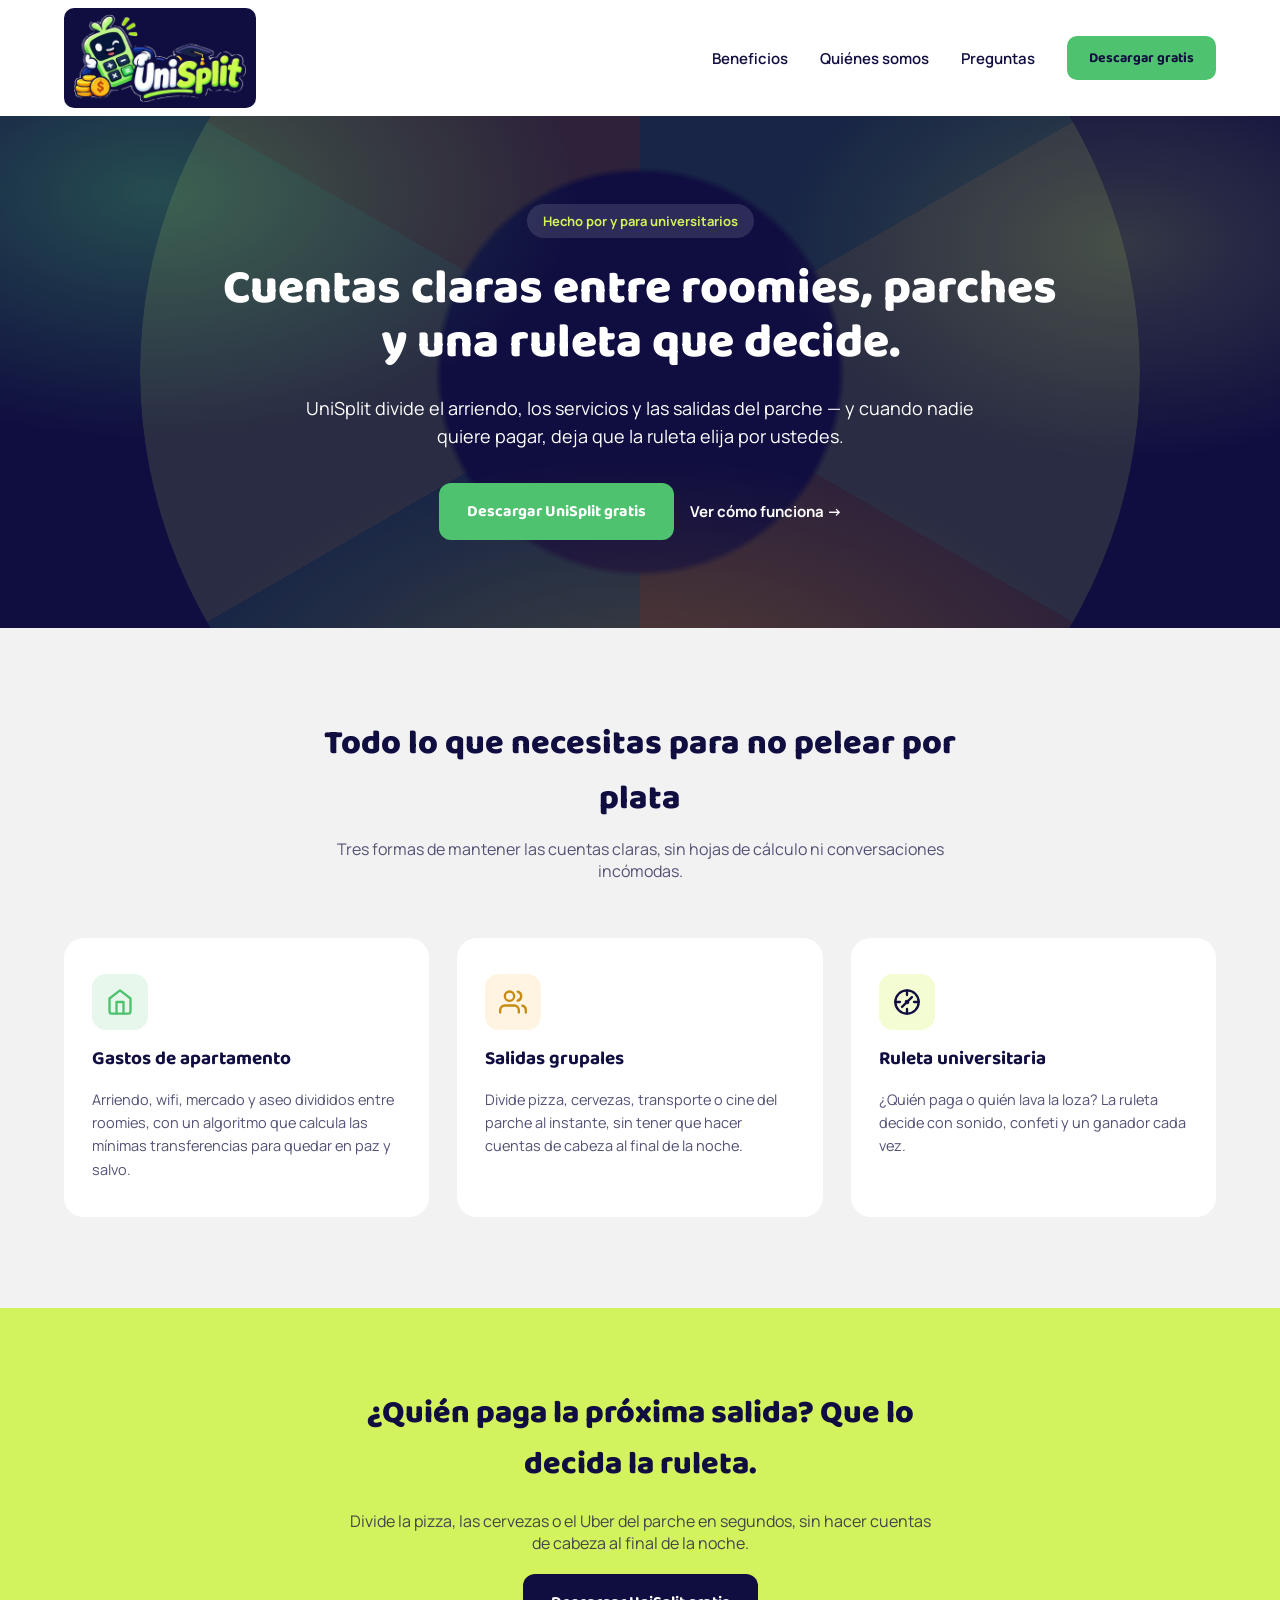
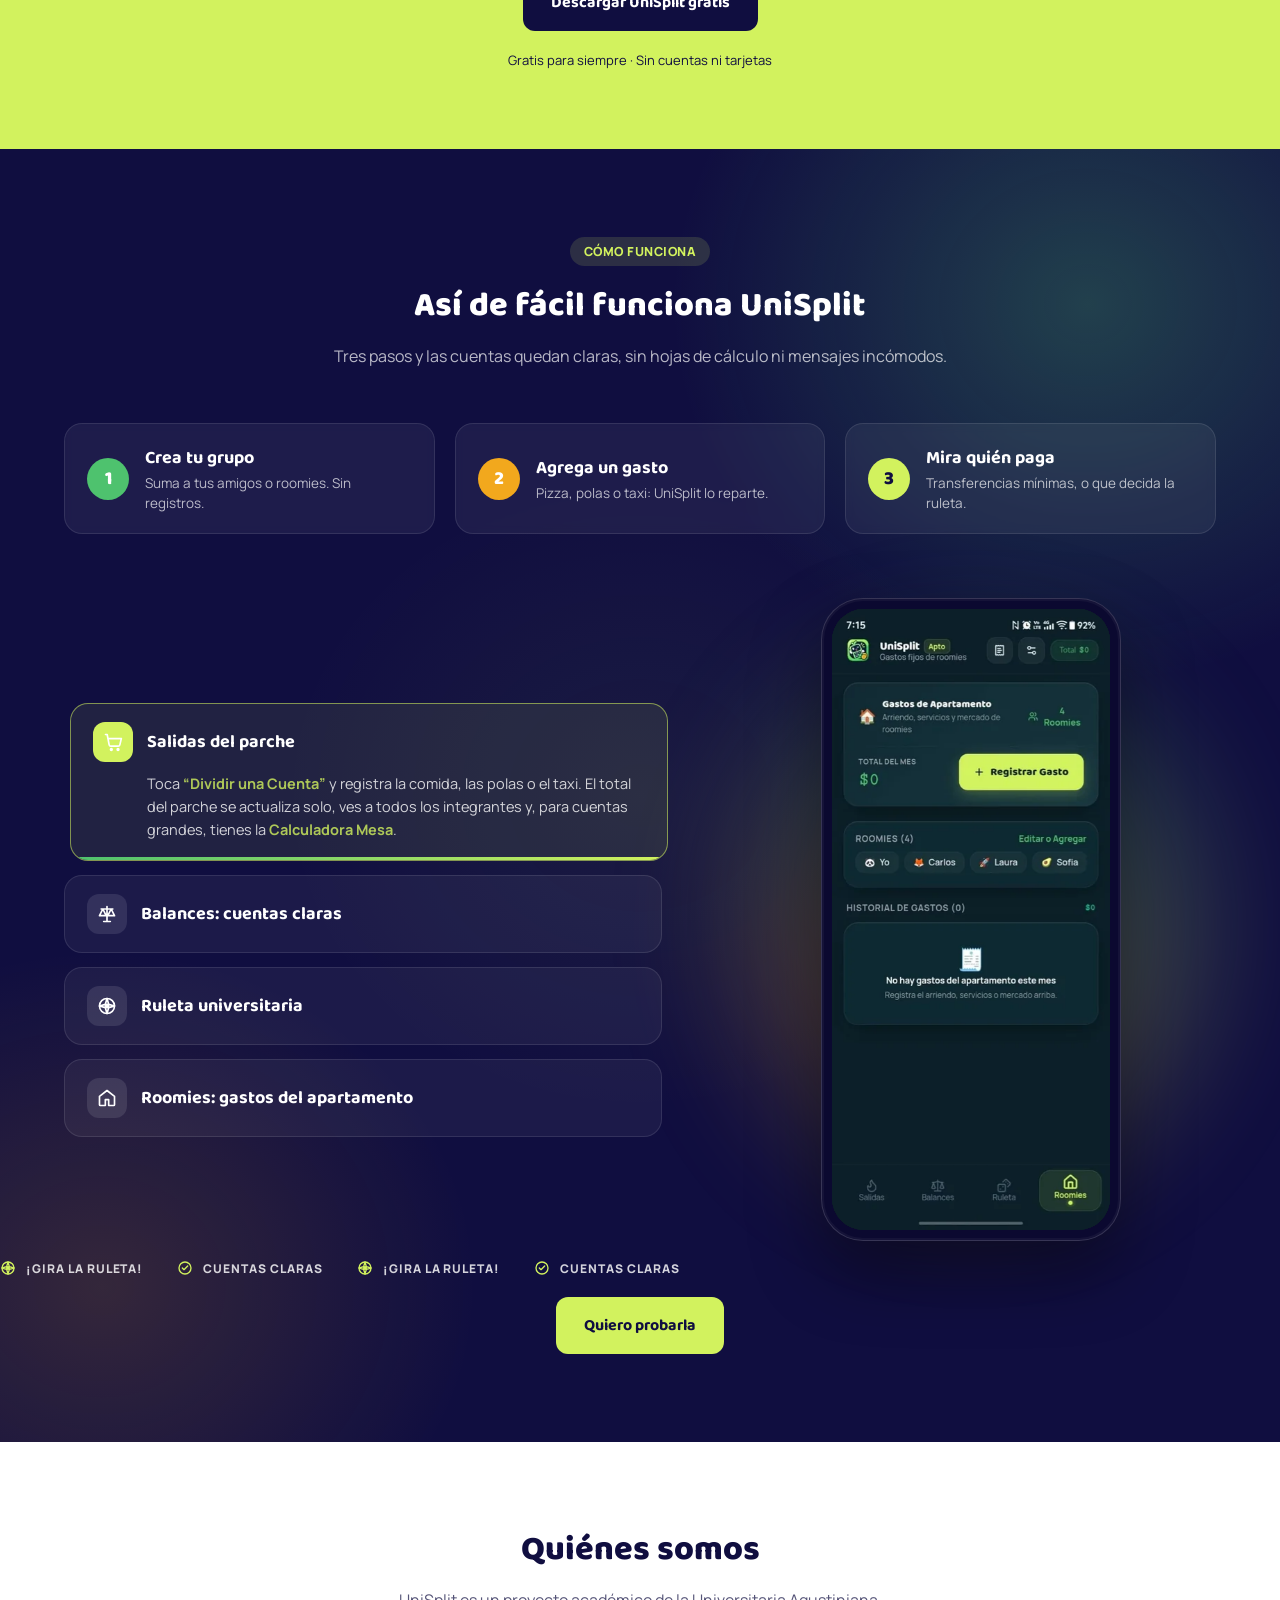
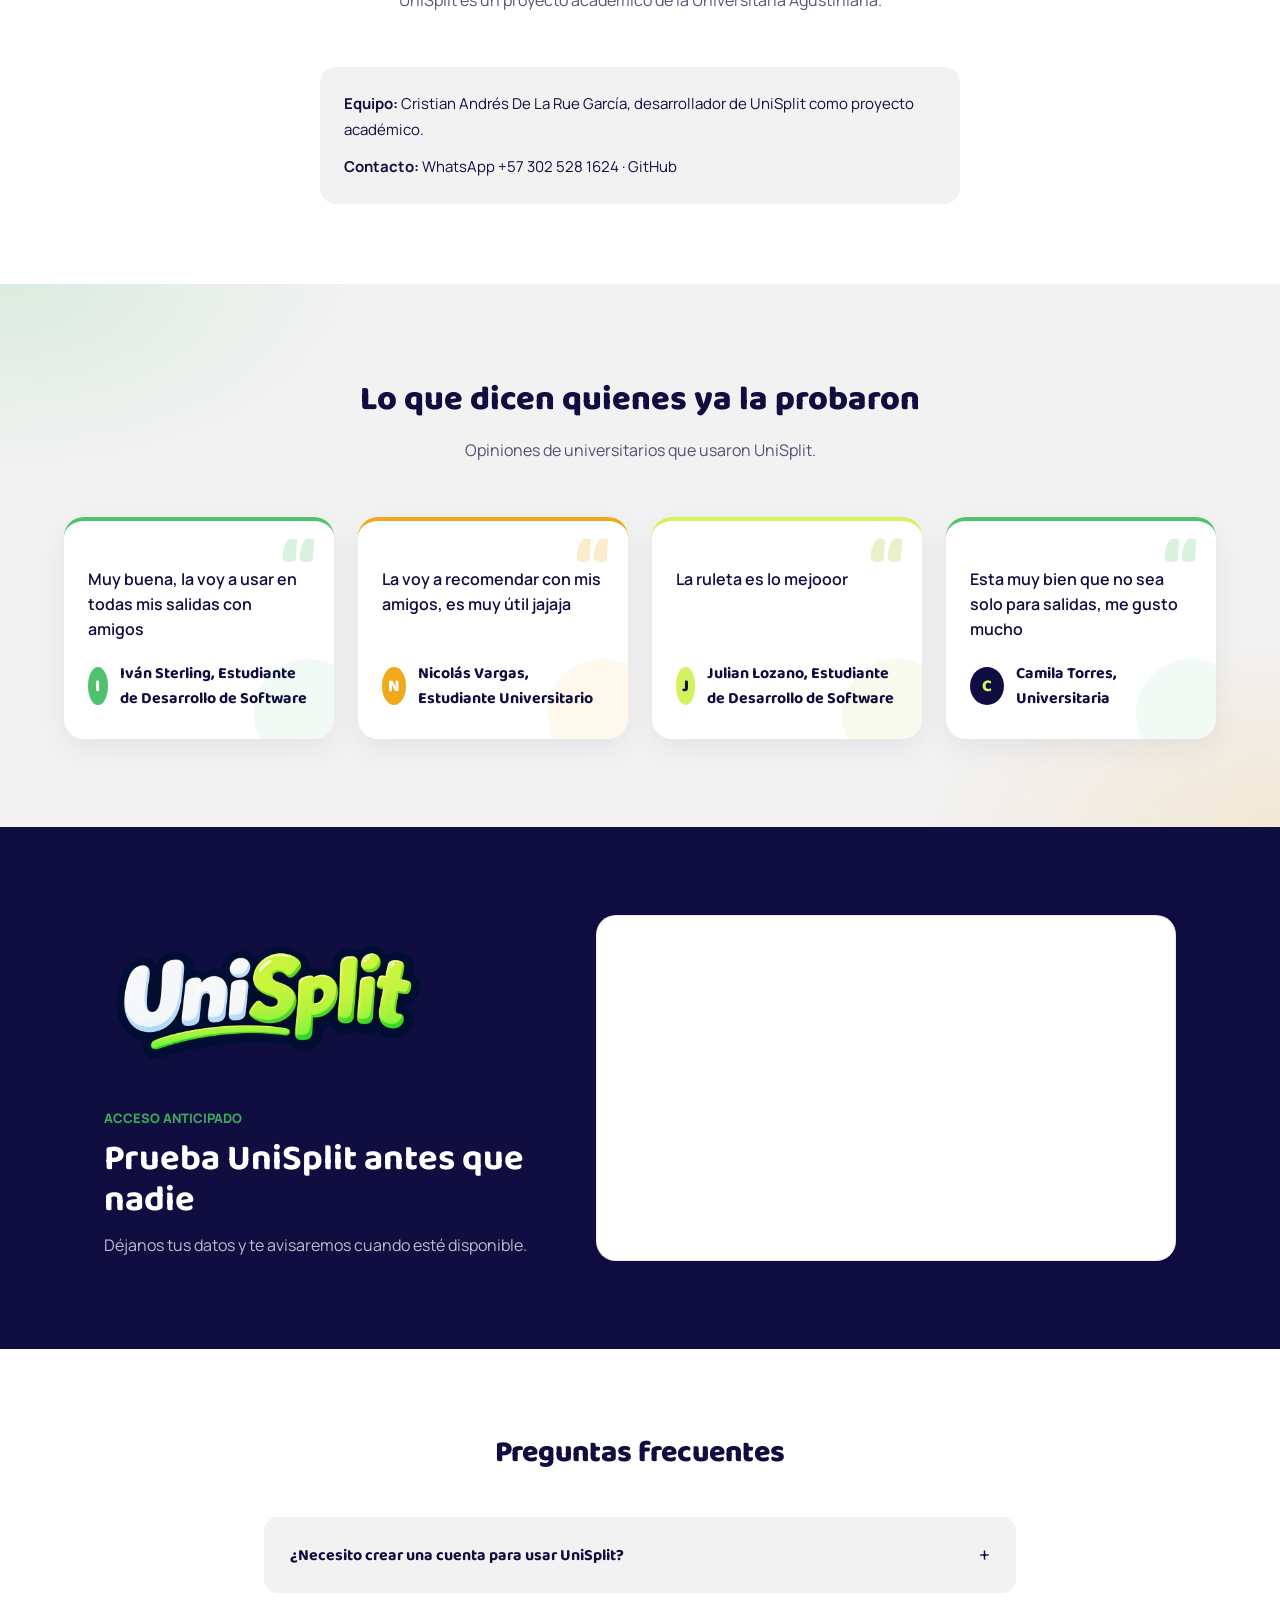
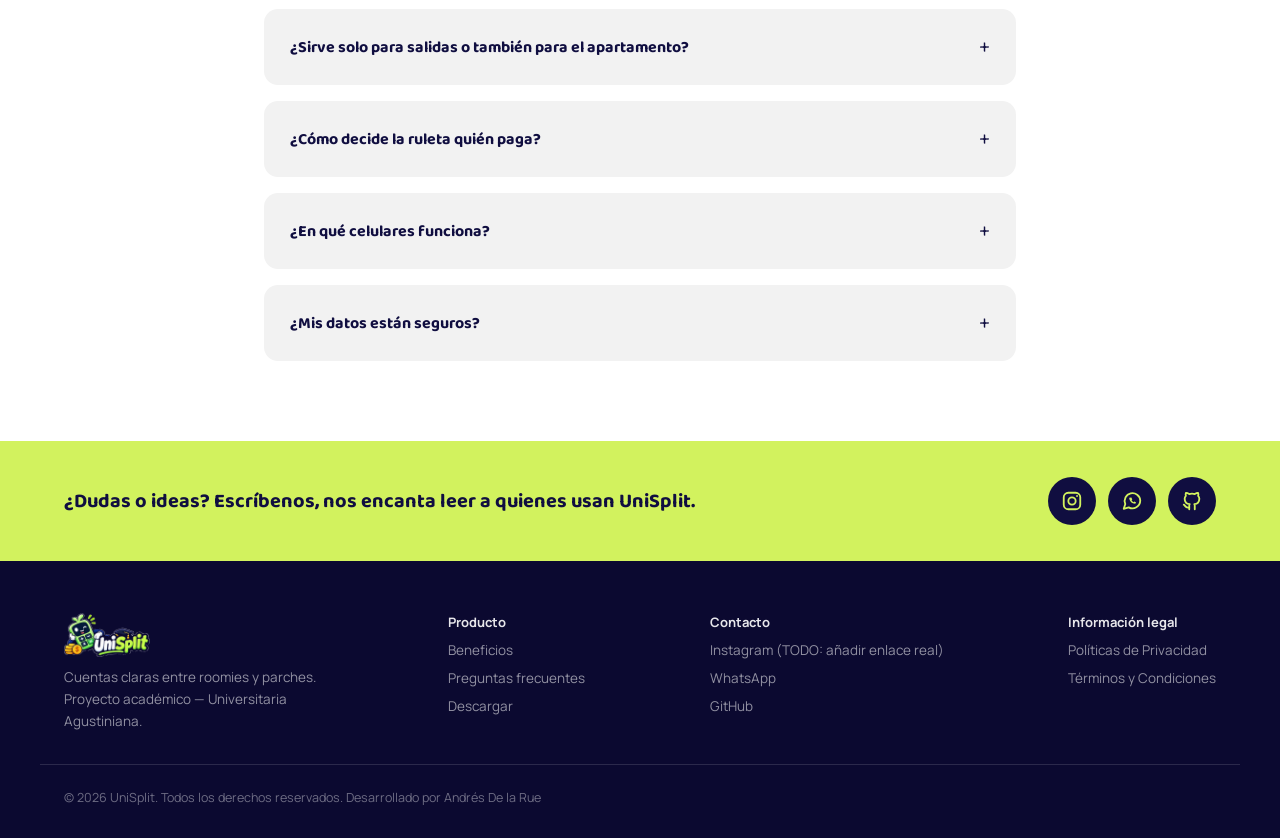
==== commit 2cd92347: "fix" ====
--- a/index.html
+++ b/index.html
@@ -54,11 +54,11 @@
 <!-- End Google Tag Manager -->
 <title>UniSplit — Divide los gastos del parche sin complicarte</title>
 <meta name="description" content="UniSplit divide los gastos de salidas y del apartamento entre roomies y amigos. Sin cuentas, sin líos. Descárgala gratis.">
-<link rel="canonical" href="https://andresdlrg2007.github.io/landing-page---unisplit">
+<link rel="canonical" href="https://andresdlrg2007.github.io/landing-page---unisplit/" />
 <meta property="og:title" content="UniSplit — Divide los gastos del parche sin complicarte">
 <meta property="og:description" content="Divide arriendo, servicios y salidas entre roomies y amigos. Cuentas claras, sin líos.">
 <meta property="og:type" content="website">
-<meta property="og:url" content="https://andresdlrg2007.github.io/landing-page---unisplit">
+<meta property="og:url" content="https://andresdlrg2007.github.io/landing-page---unisplit/">
 <meta property="og:image" content="https://andresdlrg2007.github.io/landing-page---unisplit/assets/og-unisplit.jpg">
 <meta property="og:image:width" content="1200">
 <meta property="og:image:height" content="630">
@@ -75,12 +75,83 @@
   "applicationCategory": "FinanceApplication",
   "operatingSystem": "Android",
   "description": "Aplicación para dividir gastos de salidas y del apartamento entre amigos y roomies.",
-  "url": "https://andresdlrg2007.github.io/landing-page---unisplit",
+  "url": "https://andresdlrg2007.github.io/landing-page---unisplit/",
   "offers": {
     "@type": "Offer",
     "price": "0",
     "priceCurrency": "COP"
   }
+}
+</script>
+<script type="application/ld+json">
+{
+  "@context": "https://schema.org",
+  "@type": "FAQPage",
+  "mainEntity": [
+    {
+      "@type": "Question",
+      "name": "¿Necesito crear una cuenta para usar UniSplit?",
+      "acceptedAnswer": {
+        "@type": "Answer",
+        "text": "No. UniSplit funciona directamente en tu celular y guarda tus grupos, gastos y saldos en el dispositivo, sin registros ni contraseñas."
+      }
+    },
+    {
+      "@type": "Question",
+      "name": "¿Sirve solo para salidas o también para el apartamento?",
+      "acceptedAnswer": {
+        "@type": "Answer",
+        "text": "Sirve para las dos cosas. El modo \"El parche\" está pensado para salidas puntuales, y el modo \"Apartamento\" para gastos fijos como arriendo y servicios entre roomies."
+      }
+    },
+    {
+      "@type": "Question",
+      "name": "¿Cómo decide la ruleta quién paga?",
+      "acceptedAnswer": {
+        "@type": "Answer",
+        "text": "Escoge al azar entre los participantes de la salida o el gasto, con sonido y confeti al final. También puedes usarla para repartir tareas o retos."
+      }
+    },
+    {
+      "@type": "Question",
+      "name": "¿En qué celulares funciona?",
+      "acceptedAnswer": {
+        "@type": "Answer",
+        "text": "Por ahora está disponible como aplicación para Android, descargable directamente desde esta página."
+      }
+    },
+    {
+      "@type": "Question",
+      "name": "¿Mis datos están seguros?",
+      "acceptedAnswer": {
+        "@type": "Answer",
+        "text": "Sí. Como todo se guarda en tu propio celular, nadie más tiene acceso a tus gastos ni a los de tu grupo."
+      }
+    }
+  ]
+}
+</script>
+<script type="application/ld+json">
+{
+  "@context": "https://schema.org",
+  "@graph": [
+    {
+      "@type": "Organization",
+      "name": "UniSplit",
+      "url": "https://andresdlrg2007.github.io/landing-page---unisplit/",
+      "sameAs": "https://github.com/ANDRESDLRG2007/Division-grupal"
+    },
+    {
+      "@type": "Person",
+      "name": "Andrés De la Rue",
+      "url": "https://github.com/ANDRESDLRG2007",
+      "sameAs": "https://github.com/ANDRESDLRG2007",
+      "affiliation": {
+        "@type": "Organization",
+        "name": "UniSplit"
+      }
+    }
+  ]
 }
 </script>
 <link rel="icon" type="image/webp" href="assets/calculadora.webp">
@@ -152,10 +223,11 @@
 <header class="header">
   <div class="container header__inner">
     <a href="#" class="logo" aria-label="UniSplit — Inicio">
-      <img src="assets/logo-header.webp" class="logo-img" width="960" height="492" fetchpriority="high" alt="UniSplit">
+      <img src="assets/logo-header.webp" class="logo-img" width="360" height="184" fetchpriority="high" alt="UniSplit">
     </a>
     <nav class="nav">
       <a href="#beneficios">Beneficios</a>
+      <a href="#quienes-somos">Quiénes somos</a>
       <a href="#faq">Preguntas</a>
       <a href="#formulario" class="btn btn--sm btn--green">Descargar gratis</a>
     </nav>
@@ -277,10 +349,10 @@
           </span>
           <div class="showcase__phone">
             <div class="showcase__screen">
-              <img class="showcase__shot is-active" src="assets/app-salidas.webp" width="640" height="1430" loading="lazy" decoding="async" alt="Pantalla Salidas de UniSplit: total del parche, botón Dividir una Cuenta, integrantes y consumos registrados">
-              <img class="showcase__shot" src="assets/app-balances.webp" width="640" height="1430" loading="lazy" decoding="async" alt="Pantalla Balances de UniSplit: total de salidas, por liquidar, transferencias pendientes y consumo por amigo">
-              <img class="showcase__shot" src="assets/app-ruleta.webp" width="640" height="1430" loading="lazy" decoding="async" alt="Pantalla Ruleta universitaria de UniSplit con cuatro participantes y el botón Girar ruleta">
-              <img class="showcase__shot" src="assets/app-roomies.webp" width="640" height="1430" loading="lazy" decoding="async" alt="Pantalla Roomies de UniSplit: gastos de apartamento, roomies y historial de gastos">
+              <img class="showcase__shot is-active" src="assets/app-salidas.webp" width="400" height="894" loading="lazy" decoding="async" alt="Pantalla Salidas de UniSplit: total del parche, botón Dividir una Cuenta, integrantes y consumos registrados">
+              <img class="showcase__shot" src="assets/app-balances.webp" width="400" height="894" loading="lazy" decoding="async" alt="Pantalla Balances de UniSplit: total de salidas, por liquidar, transferencias pendientes y consumo por amigo">
+              <img class="showcase__shot" src="assets/app-ruleta.webp" width="400" height="894" loading="lazy" decoding="async" alt="Pantalla Ruleta universitaria de UniSplit con cuatro participantes y el botón Girar ruleta">
+              <img class="showcase__shot" src="assets/app-roomies.webp" width="400" height="894" loading="lazy" decoding="async" alt="Pantalla Roomies de UniSplit: gastos de apartamento, roomies y historial de gastos">
             </div>
           </div>
         </div>
@@ -315,7 +387,20 @@
     </div>
   </section>
 
-  <!-- 5. TESTIMONIOS (citas reales de usuarios que probaron la app, publicadas con su nombre de pila) -->
+  <section class="about-us" id="quienes-somos">
+    <div class="container about-us__inner">
+      <div class="section-head">
+        <h2>Quiénes somos</h2>
+        <p>UniSplit es un proyecto académico de la Universitaria Agustiniana.</p>
+      </div>
+      <div class="about-us__details">
+        <p><strong>Equipo:</strong> Cristian Andrés De La Rue García, desarrollador de UniSplit como proyecto académico.</p>
+        <p><strong>Contacto:</strong> <a href="https://wa.me/573025281624">WhatsApp +57 302 528 1624</a> · <a href="https://github.com/ANDRESDLRG2007/Division-grupal">GitHub</a></p>
+      </div>
+    </div>
+  </section>
+
+  <!-- 5. TESTIMONIOS -->
   <section class="testimonials" id="testimonios">
     <div class="container">
       <div class="section-head" data-animate>
@@ -326,22 +411,22 @@
         <figure class="testimonial-card" data-animate>
           <span class="testimonial-card__mark" aria-hidden="true">“</span>
           <blockquote>Muy buena, la voy a usar en todas mis salidas con amigos</blockquote>
-          <figcaption><span class="testimonial-card__avatar" aria-hidden="true">L</span>Laura</figcaption>
+          <figcaption><span class="testimonial-card__avatar" aria-hidden="true">I</span>Iván Sterling, Estudiante de Desarrollo de Software</figcaption>
         </figure>
         <figure class="testimonial-card" data-animate data-delay="1">
           <span class="testimonial-card__mark" aria-hidden="true">“</span>
           <blockquote>La voy a recomendar con mis amigos, es muy útil jajaja</blockquote>
-          <figcaption><span class="testimonial-card__avatar" aria-hidden="true">J</span>Juan</figcaption>
+          <figcaption><span class="testimonial-card__avatar" aria-hidden="true">N</span>Nicolás Vargas, Estudiante Universitario</figcaption>
         </figure>
         <figure class="testimonial-card" data-animate data-delay="2">
           <span class="testimonial-card__mark" aria-hidden="true">“</span>
           <blockquote>La ruleta es lo mejooor</blockquote>
-          <figcaption><span class="testimonial-card__avatar" aria-hidden="true">P</span>Pablo</figcaption>
+          <figcaption><span class="testimonial-card__avatar" aria-hidden="true">J</span>Julian Lozano, Estudiante de Desarrollo de Software</figcaption>
         </figure>
         <figure class="testimonial-card" data-animate data-delay="1">
           <span class="testimonial-card__mark" aria-hidden="true">“</span>
           <blockquote>Esta muy bien que no sea solo para salidas, me gusto mucho</blockquote>
-          <figcaption><span class="testimonial-card__avatar" aria-hidden="true">D</span>Daniela</figcaption>
+          <figcaption><span class="testimonial-card__avatar" aria-hidden="true">C</span>Camila Torres, Universitaria</figcaption>
         </figure>
       </div>
     </div>
@@ -429,8 +514,8 @@
     <div class="container prefooter__inner" data-animate>
       <p class="prefooter__text">¿Dudas o ideas? Escríbenos, nos encanta leer a quienes usan UniSplit.</p>
       <div class="prefooter__links">
-        <!-- Añade aquí el enlace real de Instagram -->
-        <a href="#" class="prefooter__icon" aria-label="Instagram">
+        <!-- TODO: añadir URL real de Instagram -->
+        <a href="#" class="prefooter__icon" aria-label="Instagram (TODO: añadir enlace real)">
           <svg viewBox="0 0 24 24" fill="none" stroke="currentColor" stroke-width="2" stroke-linecap="round" stroke-linejoin="round" aria-hidden="true"><rect x="3" y="3" width="18" height="18" rx="5"/><circle cx="12" cy="12" r="4"/><circle cx="17.5" cy="6.5" r="1" fill="currentColor" stroke="none"/></svg>
         </a>
         <a href="https://wa.me/573025281624?text=Quiero%20aportar%20en%20el%20proyecto%2C%20estoy%20interesado." class="prefooter__icon" aria-label="WhatsApp">
@@ -450,7 +535,7 @@
   <div class="container footer__inner">
     <div class="footer__brand">
       <div class="logo logo--footer">
-        <img src="assets/logo-header.webp" class="logo-img logo-img--footer" width="960" height="492" loading="lazy" decoding="async" alt="UniSplit">
+        <img src="assets/logo-header.webp" class="logo-img logo-img--footer" width="360" height="184" loading="lazy" decoding="async" alt="UniSplit">
       </div>
       <p>Cuentas claras entre roomies y parches. Proyecto académico — Universitaria Agustiniana.</p>
     </div>
@@ -462,12 +547,17 @@
     </div>
     <div class="footer__col">
       <span class="footer__col-title">Contacto</span>
-      <a href="#">Instagram</a>
+      <a href="#">Instagram (TODO: añadir enlace real)</a>
       <a href="https://wa.me/573025281624?text=Quiero%20aportar%20en%20el%20proyecto%2C%20estoy%20interesado.">WhatsApp</a>
       <a href="https://github.com/ANDRESDLRG2007/Division-grupal">GitHub</a>
     </div>
+    <div class="footer__col">
+      <span class="footer__col-title">Información legal</span>
+      <a href="privacidad.html">Políticas de Privacidad</a>
+      <a href="terminos.html">Términos y Condiciones</a>
+    </div>
   </div>
-  <div class="container footer__copy">© 2026 UniSplit. Todos los derechos reservados.</div>
+  <div class="container footer__copy">© 2026 UniSplit. Todos los derechos reservados. Desarrollado por Andrés De la Rue</div>
 </footer>
 
 <div id="download-modal" class="download-modal" role="dialog" aria-modal="true" aria-labelledby="download-modal-title" aria-describedby="download-modal-message" hidden>
--- a/styles.css
+++ b/styles.css
@@ -525,6 +525,68 @@
   max-height: 240px;
 }
 
+/* About and legal pages */
+.about-us {
+  padding: 80px 0;
+  background: var(--blanco);
+}
+
+.about-us__details {
+  max-width: 640px;
+  margin: 0 auto;
+  padding: 24px;
+  border-radius: 16px;
+  background: var(--gris);
+  font-size: 15px;
+  line-height: 1.7;
+}
+
+.about-us__details p {
+  margin: 0;
+}
+
+.about-us__details p + p {
+  margin-top: 12px;
+}
+
+.legal-page {
+  min-height: 60vh;
+  padding: 64px 0 80px;
+}
+
+.legal-page__content {
+  max-width: 860px;
+  margin: 0 auto;
+  padding: 40px;
+  border-radius: 20px;
+  background: var(--blanco);
+}
+
+.legal-page__content h1 {
+  margin: 0 0 8px;
+  font-size: 38px;
+}
+
+.legal-page__content h2 {
+  margin: 32px 0 8px;
+  font-size: 22px;
+}
+
+.legal-page__content p,
+.legal-page__content li {
+  font-size: 15px;
+  line-height: 1.75;
+}
+
+.legal-page__content ul {
+  padding-left: 24px;
+}
+
+.legal-page__updated {
+  margin: 0 0 28px;
+  opacity: 0.65;
+}
+
 /* Footer */
 .footer {
   background: #0B0930;
@@ -699,6 +761,10 @@
 @media (max-width: 900px) {
   .nav a:not(.btn) {
     display: none;
+  }
+
+  .legal-page__content {
+    padding: 28px 24px;
   }
 
   .hero__inner {
--- a/styles.css
+++ b/styles.css
@@ -525,6 +525,68 @@
   max-height: 240px;
 }
 
+/* About and legal pages */
+.about-us {
+  padding: 80px 0;
+  background: var(--blanco);
+}
+
+.about-us__details {
+  max-width: 640px;
+  margin: 0 auto;
+  padding: 24px;
+  border-radius: 16px;
+  background: var(--gris);
+  font-size: 15px;
+  line-height: 1.7;
+}
+
+.about-us__details p {
+  margin: 0;
+}
+
+.about-us__details p + p {
+  margin-top: 12px;
+}
+
+.legal-page {
+  min-height: 60vh;
+  padding: 64px 0 80px;
+}
+
+.legal-page__content {
+  max-width: 860px;
+  margin: 0 auto;
+  padding: 40px;
+  border-radius: 20px;
+  background: var(--blanco);
+}
+
+.legal-page__content h1 {
+  margin: 0 0 8px;
+  font-size: 38px;
+}
+
+.legal-page__content h2 {
+  margin: 32px 0 8px;
+  font-size: 22px;
+}
+
+.legal-page__content p,
+.legal-page__content li {
+  font-size: 15px;
+  line-height: 1.75;
+}
+
+.legal-page__content ul {
+  padding-left: 24px;
+}
+
+.legal-page__updated {
+  margin: 0 0 28px;
+  opacity: 0.65;
+}
+
 /* Footer */
 .footer {
   background: #0B0930;
@@ -699,6 +761,10 @@
 @media (max-width: 900px) {
   .nav a:not(.btn) {
     display: none;
+  }
+
+  .legal-page__content {
+    padding: 28px 24px;
   }
 
   .hero__inner {
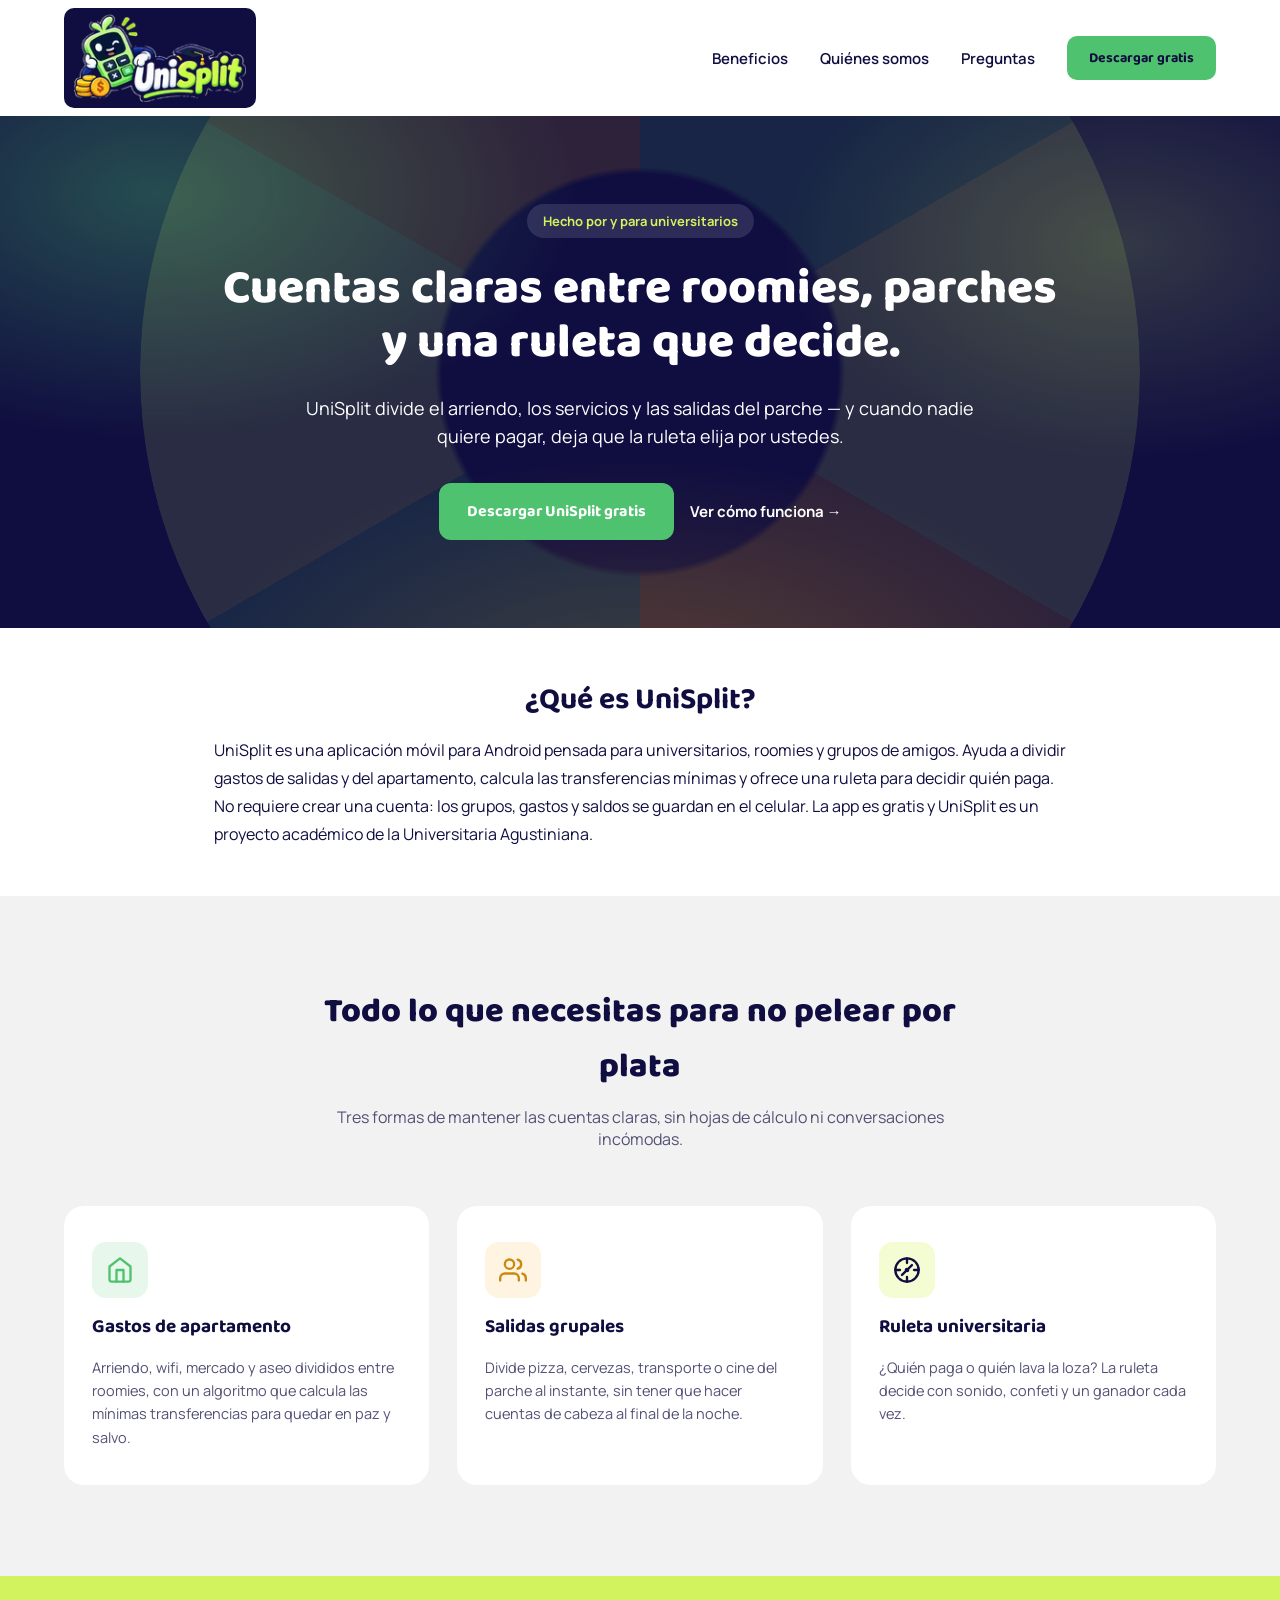
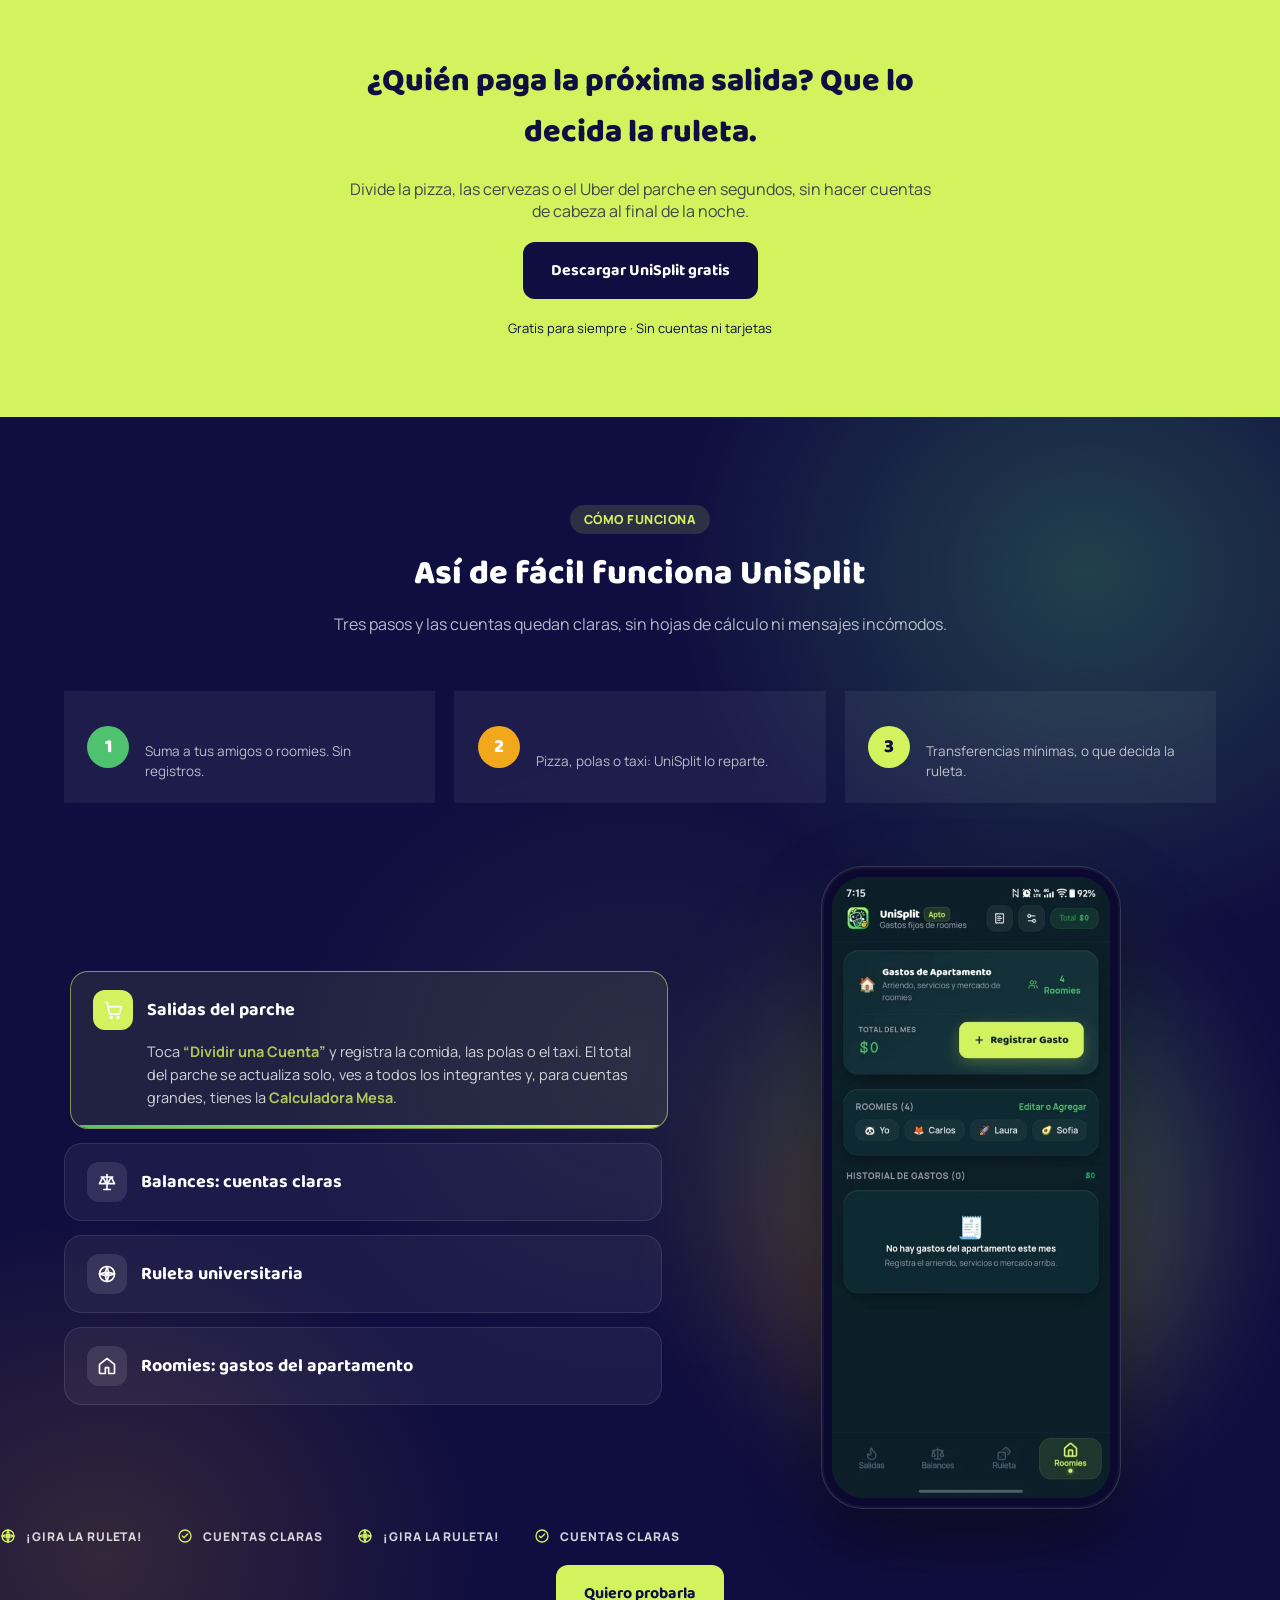
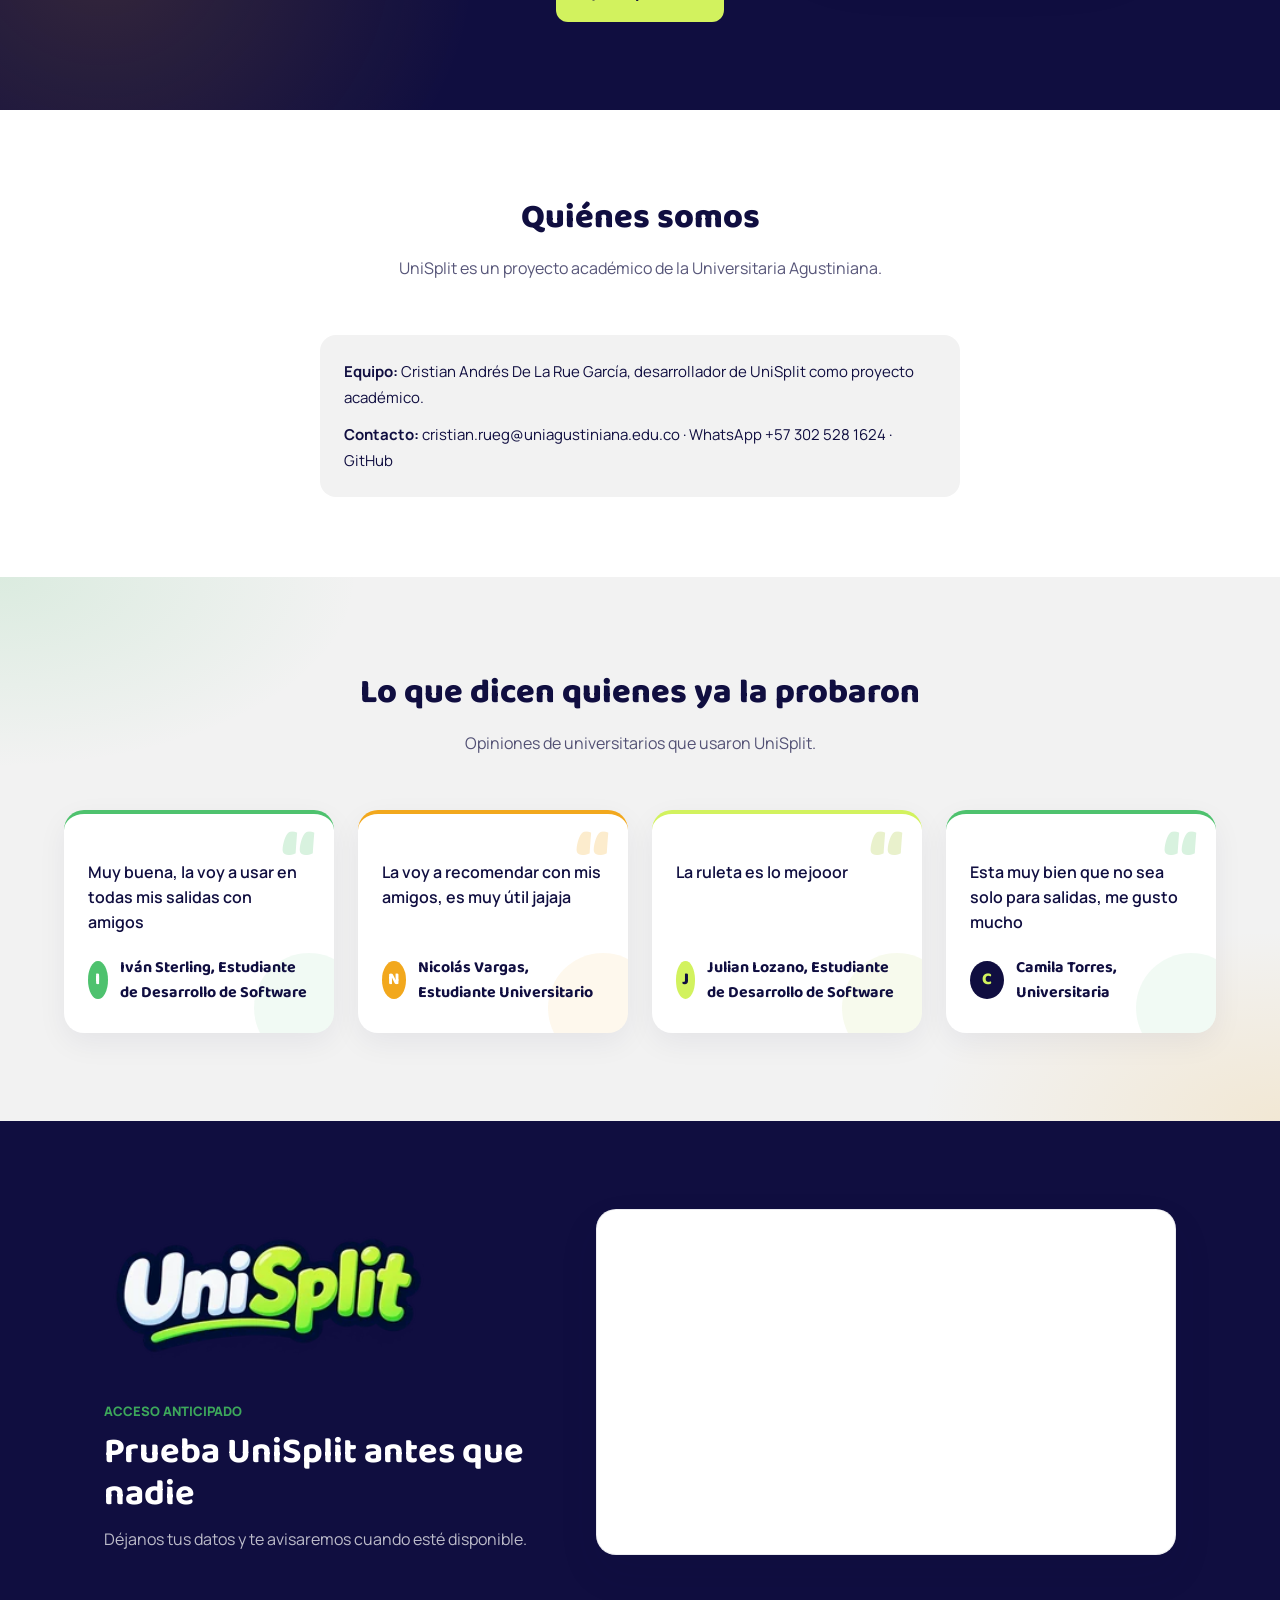
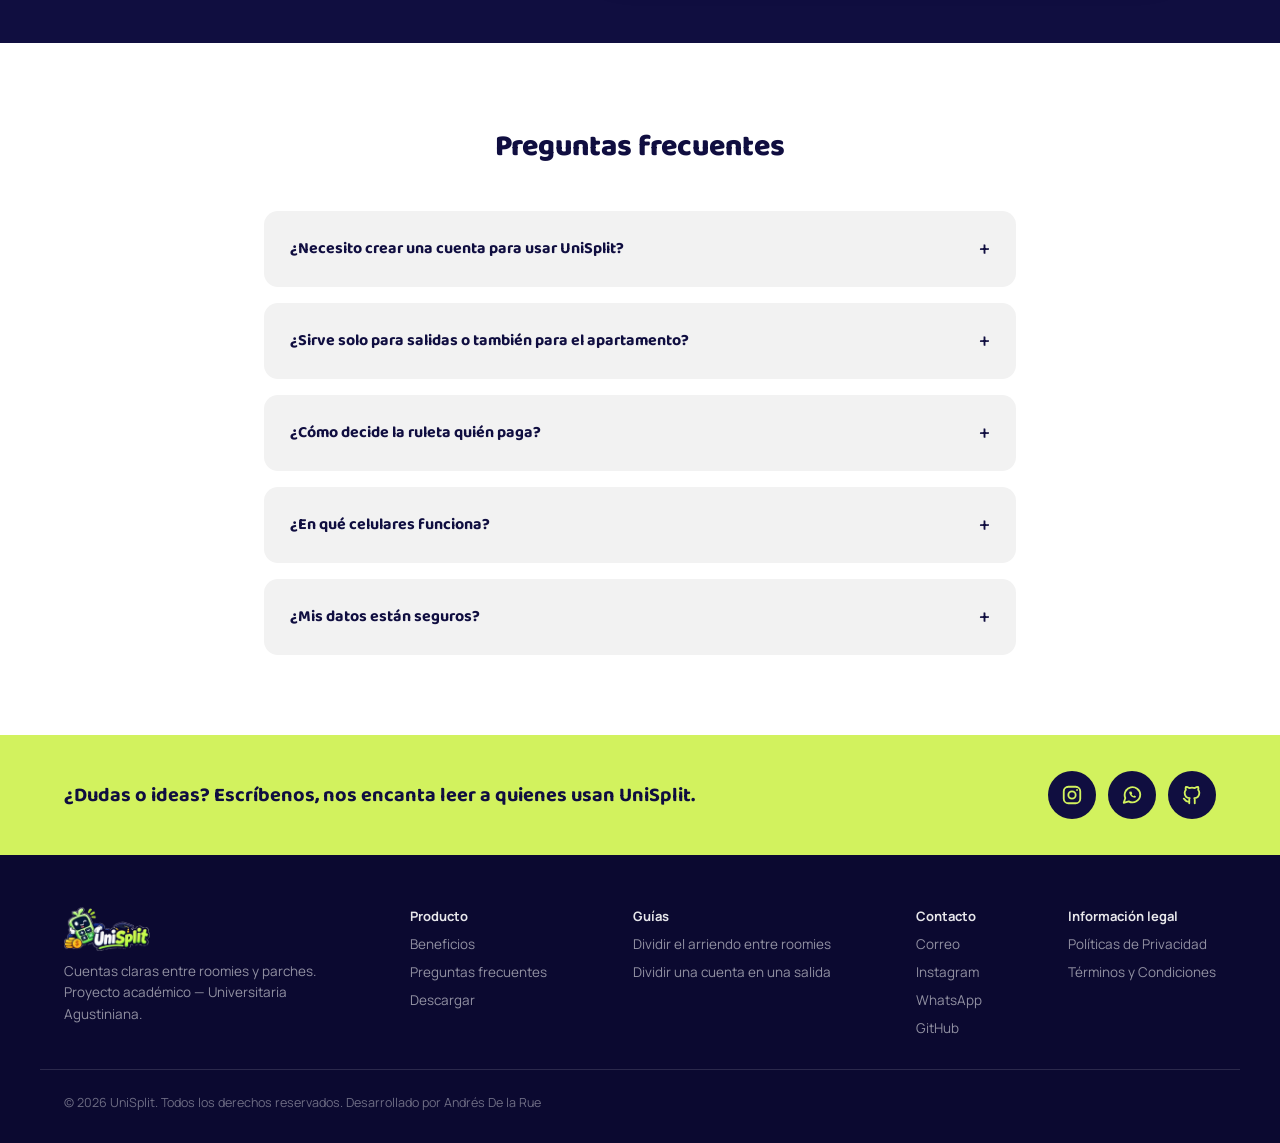
==== commit 5ed0b121: "arreglos de errores" ====
--- a/index.html
+++ b/index.html
@@ -52,114 +52,139 @@
 })(window, document);
 </script>
 <!-- End Google Tag Manager -->
-<title>UniSplit — Divide los gastos del parche sin complicarte</title>
-<meta name="description" content="UniSplit divide los gastos de salidas y del apartamento entre roomies y amigos. Sin cuentas, sin líos. Descárgala gratis.">
-<link rel="canonical" href="https://andresdlrg2007.github.io/landing-page---unisplit/" />
-<meta property="og:title" content="UniSplit — Divide los gastos del parche sin complicarte">
-<meta property="og:description" content="Divide arriendo, servicios y salidas entre roomies y amigos. Cuentas claras, sin líos.">
+<title>UniSplit — App para dividir gastos entre roomies y amigos (Android)</title>
+<meta name="description" content="UniSplit es una app para Android para dividir gastos de salidas y del apartamento entre roomies y amigos; organiza balances y guarda datos en tu celular.">
+<link rel="canonical" href="https://landingpageunisplit.netlify.app/" />
+<meta property="og:title" content="UniSplit — App para dividir gastos entre roomies y amigos (Android)">
+<meta property="og:description" content="App para Android para dividir gastos de salidas y del apartamento entre roomies y amigos. Calcula transferencias mínimas y guarda datos en tu celular.">
+<meta property="og:site_name" content="UniSplit">
 <meta property="og:type" content="website">
-<meta property="og:url" content="https://andresdlrg2007.github.io/landing-page---unisplit/">
-<meta property="og:image" content="https://andresdlrg2007.github.io/landing-page---unisplit/assets/og-unisplit.jpg">
+<meta property="og:url" content="https://landingpageunisplit.netlify.app/">
+<meta property="og:image" content="https://landingpageunisplit.netlify.app/assets/og-unisplit.jpg">
 <meta property="og:image:width" content="1200">
 <meta property="og:image:height" content="630">
 <meta property="og:locale" content="es_CO">
 <meta name="twitter:card" content="summary_large_image">
-<meta name="twitter:title" content="UniSplit — Divide los gastos del parche sin complicarte">
-<meta name="twitter:description" content="Divide arriendo, servicios y salidas entre roomies y amigos. Cuentas claras, sin líos.">
-<meta name="twitter:image" content="https://andresdlrg2007.github.io/landing-page---unisplit/assets/og-unisplit.jpg">
-<script type="application/ld+json">
-{
-  "@context": "https://schema.org",
-  "@type": "SoftwareApplication",
-  "name": "UniSplit",
-  "applicationCategory": "FinanceApplication",
-  "operatingSystem": "Android",
-  "description": "Aplicación para dividir gastos de salidas y del apartamento entre amigos y roomies.",
-  "url": "https://andresdlrg2007.github.io/landing-page---unisplit/",
-  "offers": {
-    "@type": "Offer",
-    "price": "0",
-    "priceCurrency": "COP"
-  }
-}
-</script>
-<script type="application/ld+json">
-{
-  "@context": "https://schema.org",
-  "@type": "FAQPage",
-  "mainEntity": [
-    {
-      "@type": "Question",
-      "name": "¿Necesito crear una cuenta para usar UniSplit?",
-      "acceptedAnswer": {
-        "@type": "Answer",
-        "text": "No. UniSplit funciona directamente en tu celular y guarda tus grupos, gastos y saldos en el dispositivo, sin registros ni contraseñas."
-      }
-    },
-    {
-      "@type": "Question",
-      "name": "¿Sirve solo para salidas o también para el apartamento?",
-      "acceptedAnswer": {
-        "@type": "Answer",
-        "text": "Sirve para las dos cosas. El modo \"El parche\" está pensado para salidas puntuales, y el modo \"Apartamento\" para gastos fijos como arriendo y servicios entre roomies."
-      }
-    },
-    {
-      "@type": "Question",
-      "name": "¿Cómo decide la ruleta quién paga?",
-      "acceptedAnswer": {
-        "@type": "Answer",
-        "text": "Escoge al azar entre los participantes de la salida o el gasto, con sonido y confeti al final. También puedes usarla para repartir tareas o retos."
-      }
-    },
-    {
-      "@type": "Question",
-      "name": "¿En qué celulares funciona?",
-      "acceptedAnswer": {
-        "@type": "Answer",
-        "text": "Por ahora está disponible como aplicación para Android, descargable directamente desde esta página."
-      }
-    },
-    {
-      "@type": "Question",
-      "name": "¿Mis datos están seguros?",
-      "acceptedAnswer": {
-        "@type": "Answer",
-        "text": "Sí. Como todo se guarda en tu propio celular, nadie más tiene acceso a tus gastos ni a los de tu grupo."
-      }
-    }
-  ]
-}
-</script>
+<meta name="twitter:title" content="UniSplit — App para dividir gastos entre roomies y amigos (Android)">
+<meta name="twitter:description" content="App para Android para dividir gastos de salidas y del apartamento entre roomies y amigos. Calcula transferencias mínimas y guarda datos en tu celular.">
+<meta name="twitter:image" content="https://landingpageunisplit.netlify.app/assets/og-unisplit.jpg">
 <script type="application/ld+json">
 {
   "@context": "https://schema.org",
   "@graph": [
     {
-      "@type": "Organization",
+      "@type": "WebSite",
       "name": "UniSplit",
-      "url": "https://andresdlrg2007.github.io/landing-page---unisplit/",
-      "sameAs": "https://github.com/ANDRESDLRG2007/Division-grupal"
+      "url": "https://landingpageunisplit.netlify.app/",
+      "inLanguage": "es-CO",
+      "sameAs": [
+        "https://github.com/ANDRESDLRG2007/Division-grupal",
+        "https://www.instagram.com/andres_8dlrg/"
+      ]
+    },
+    {
+      "@type": "SoftwareApplication",
+      "@id": "https://landingpageunisplit.netlify.app/#app",
+      "name": "UniSplit",
+      "applicationCategory": "FinanceApplication",
+      "operatingSystem": "Android",
+      "description": "App para Android para dividir gastos de salidas y del apartamento entre roomies y amigos.",
+      "url": "https://landingpageunisplit.netlify.app/",
+      "inLanguage": "es-CO",
+      "offers": {
+        "@type": "Offer",
+        "price": 0,
+        "priceCurrency": "COP"
+      },
+      "featureList": [
+        "División de gastos de salidas grupales",
+        "Organización de gastos de apartamento entre roomies",
+        "Balances y cálculo de transferencias mínimas",
+        "Ruleta para decidir quién paga"
+      ],
+      "screenshot": [
+        "https://landingpageunisplit.netlify.app/assets/app-salidas-480.webp",
+        "https://landingpageunisplit.netlify.app/assets/app-roomies-480.webp",
+        "https://landingpageunisplit.netlify.app/assets/app-balances-480.webp",
+        "https://landingpageunisplit.netlify.app/assets/app-ruleta-480.webp"
+      ],
+      "author": {
+        "@id": "https://landingpageunisplit.netlify.app/#person"
+      },
+      "contactPoint": {
+        "@type": "ContactPoint",
+        "contactType": "customer support",
+        "email": "cristian.rueg@uniagustiniana.edu.co",
+        "availableLanguage": "es"
+      }
     },
     {
       "@type": "Person",
-      "name": "Andrés De la Rue",
-      "url": "https://github.com/ANDRESDLRG2007",
-      "sameAs": "https://github.com/ANDRESDLRG2007",
-      "affiliation": {
-        "@type": "Organization",
-        "name": "UniSplit"
-      }
+      "@id": "https://landingpageunisplit.netlify.app/#person",
+      "name": "Cristian Andrés De La Rue García",
+      "alumniOf": {
+        "@type": "CollegeOrUniversity",
+        "name": "Universitaria Agustiniana"
+      },
+      "email": "cristian.rueg@uniagustiniana.edu.co",
+      "sameAs": [
+        "https://github.com/ANDRESDLRG2007",
+        "https://www.instagram.com/andres_8dlrg/"
+      ],
+      "url": "https://github.com/ANDRESDLRG2007/Division-grupal"
+    },
+    {
+      "@type": "FAQPage",
+      "mainEntity": [
+        {
+          "@type": "Question",
+          "name": "¿Necesito crear una cuenta para usar UniSplit?",
+          "acceptedAnswer": {
+            "@type": "Answer",
+            "text": "No. UniSplit funciona directamente en tu celular y guarda tus grupos, gastos y saldos en el dispositivo, sin registros ni contraseñas."
+          }
+        },
+        {
+          "@type": "Question",
+          "name": "¿Sirve solo para salidas o también para el apartamento?",
+          "acceptedAnswer": {
+            "@type": "Answer",
+            "text": "Sirve para las dos cosas. El modo \"El parche\" está pensado para salidas puntuales, y el modo \"Apartamento\" para gastos fijos como arriendo y servicios entre roomies."
+          }
+        },
+        {
+          "@type": "Question",
+          "name": "¿Cómo decide la ruleta quién paga?",
+          "acceptedAnswer": {
+            "@type": "Answer",
+            "text": "Escoge al azar entre los participantes de la salida o el gasto, con sonido y confeti al final. También puedes usarla para repartir tareas o retos."
+          }
+        },
+        {
+          "@type": "Question",
+          "name": "¿En qué celulares funciona?",
+          "acceptedAnswer": {
+            "@type": "Answer",
+            "text": "Por ahora está disponible como aplicación para Android, descargable directamente desde esta página."
+          }
+        },
+        {
+          "@type": "Question",
+          "name": "¿Mis datos están seguros?",
+          "acceptedAnswer": {
+            "@type": "Answer",
+            "text": "Sí. Como todo se guarda en tu propio celular, nadie más tiene acceso a tus gastos ni a los de tu grupo."
+          }
+        }
+      ]
     }
   ]
 }
 </script>
 <link rel="icon" type="image/webp" href="assets/calculadora.webp">
-<link rel="preload" as="image" href="assets/logo-header.webp" fetchpriority="high">
-<link rel="preconnect" href="https://fonts.googleapis.com">
-<link rel="preconnect" href="https://fonts.gstatic.com" crossorigin>
-<link rel="preload" href="https://fonts.googleapis.com/css2?family=Baloo+2:wght@500;600;700;800&family=Manrope:wght@400;500;700;800&display=swap" as="style" onload="this.onload=null;this.rel='stylesheet'">
-<noscript><link href="https://fonts.googleapis.com/css2?family=Baloo+2:wght@500;600;700;800&family=Manrope:wght@400;500;700;800&display=swap" rel="stylesheet"></noscript>
+<link rel="preload" as="image" href="assets/logo-header-180.webp" imagesrcset="assets/logo-header-180.webp 1x, assets/logo-header.webp 2x" fetchpriority="high">
+<link rel="preload" href="assets/fonts/baloo-2-latin.woff2" as="font" type="font/woff2" crossorigin>
+<link rel="preload" href="assets/fonts/manrope-latin.woff2" as="font" type="font/woff2" crossorigin>
 <style>
 :root{--azul-noche:#100E40;--verde:#4EC26E;--verde-hover:#3DA85B;--lima:#D2F25E;--naranja:#F2A81D;--gris:#F2F2F2;--blanco:#FFF;--font-display:'Baloo 2',sans-serif;--font-body:'Manrope',sans-serif}
 *{box-sizing:border-box}
@@ -208,6 +233,7 @@
 @media(min-width:901px) and (max-width:1100px){.benefits{min-height:720px}}
 @media(max-width:900px){.benefits{min-height:830px}}
 @media(max-width:600px){.benefits{min-height:clamp(1280px,calc(2010px - 122vw),1620px)}.benefits__grid{grid-template-columns:1fr}}
+.app-summary{padding:48px 0;background:#fff}.app-summary__content{max-width:900px}.app-summary h2{margin:0 0 12px;font-size:30px;text-align:center}.app-summary p{margin:0;font-size:16px;line-height:1.75}
 </style>
 <link rel="preload" href="styles.css" as="style" onload="this.onload=null;this.rel='stylesheet'">
 <noscript><link rel="stylesheet" href="styles.css"></noscript>
@@ -222,8 +248,8 @@
 
 <header class="header">
   <div class="container header__inner">
-    <a href="#" class="logo" aria-label="UniSplit — Inicio">
-      <img src="assets/logo-header.webp" class="logo-img" width="360" height="184" fetchpriority="high" alt="UniSplit">
+    <a href="/" class="logo" aria-label="UniSplit — Inicio">
+      <img src="assets/logo-header-180.webp" srcset="assets/logo-header-180.webp 1x, assets/logo-header.webp 2x" class="logo-img" width="180" height="92" fetchpriority="high" alt="Logotipo de UniSplit">
     </a>
     <nav class="nav">
       <a href="#beneficios">Beneficios</a>
@@ -251,7 +277,14 @@
     </div>
   </section>
 
-  <!-- 2. BENEFICIOS -->
+  <section class="app-summary" aria-labelledby="app-summary-title">
+    <div class="container app-summary__content">
+      <h2 id="app-summary-title">¿Qué es UniSplit?</h2>
+      <p>UniSplit es una aplicación móvil para Android pensada para universitarios, roomies y grupos de amigos. Ayuda a dividir gastos de salidas y del apartamento, calcula las transferencias mínimas y ofrece una ruleta para decidir quién paga. No requiere crear una cuenta: los grupos, gastos y saldos se guardan en el celular. La app es gratis y UniSplit es un proyecto académico de la Universitaria Agustiniana.</p>
+    </div>
+  </section>
+
+    <!-- 2. BENEFICIOS -->
   <section class="benefits" id="beneficios">
     <div class="container">
       <div class="section-head" data-animate>
@@ -349,10 +382,10 @@
           </span>
           <div class="showcase__phone">
             <div class="showcase__screen">
-              <img class="showcase__shot is-active" src="assets/app-salidas.webp" width="400" height="894" loading="lazy" decoding="async" alt="Pantalla Salidas de UniSplit: total del parche, botón Dividir una Cuenta, integrantes y consumos registrados">
-              <img class="showcase__shot" src="assets/app-balances.webp" width="400" height="894" loading="lazy" decoding="async" alt="Pantalla Balances de UniSplit: total de salidas, por liquidar, transferencias pendientes y consumo por amigo">
-              <img class="showcase__shot" src="assets/app-ruleta.webp" width="400" height="894" loading="lazy" decoding="async" alt="Pantalla Ruleta universitaria de UniSplit con cuatro participantes y el botón Girar ruleta">
-              <img class="showcase__shot" src="assets/app-roomies.webp" width="400" height="894" loading="lazy" decoding="async" alt="Pantalla Roomies de UniSplit: gastos de apartamento, roomies y historial de gastos">
+              <img class="showcase__shot is-active" src="assets/app-salidas-480.webp" srcset="assets/app-salidas-480.webp 480w, assets/app-salidas-640.webp 640w" sizes="240px" width="480" height="1072" loading="lazy" decoding="async" alt="Captura de UniSplit con el total de una salida, participantes y gastos compartidos">
+              <img class="showcase__shot" src="assets/app-balances-480.webp" srcset="assets/app-balances-480.webp 480w, assets/app-balances-640.webp 640w" sizes="240px" width="480" height="1072" loading="lazy" decoding="async" alt="Captura del balance de UniSplit con saldos y transferencias pendientes entre amigos">
+              <img class="showcase__shot" src="assets/app-ruleta-480.webp" srcset="assets/app-ruleta-480.webp 480w, assets/app-ruleta-640.webp 640w" sizes="240px" width="480" height="1072" loading="lazy" decoding="async" alt="Captura de la ruleta de UniSplit para decidir quién paga">
+              <img class="showcase__shot" src="assets/app-roomies-480.webp" srcset="assets/app-roomies-480.webp 480w, assets/app-roomies-640.webp 640w" sizes="240px" width="480" height="1072" loading="lazy" decoding="async" alt="Captura de UniSplit con gastos del apartamento compartidos entre roomies">
             </div>
           </div>
         </div>
@@ -395,7 +428,7 @@
       </div>
       <div class="about-us__details">
         <p><strong>Equipo:</strong> Cristian Andrés De La Rue García, desarrollador de UniSplit como proyecto académico.</p>
-        <p><strong>Contacto:</strong> <a href="https://wa.me/573025281624">WhatsApp +57 302 528 1624</a> · <a href="https://github.com/ANDRESDLRG2007/Division-grupal">GitHub</a></p>
+        <p><strong>Contacto:</strong> <a href="mailto:cristian.rueg@uniagustiniana.edu.co">cristian.rueg@uniagustiniana.edu.co</a> · <a href="https://wa.me/573025281624">WhatsApp +57 302 528 1624</a> · <a href="https://github.com/ANDRESDLRG2007/Division-grupal">GitHub</a></p>
       </div>
     </div>
   </section>
@@ -438,7 +471,7 @@
   <section class="signup" id="formulario">
     <div class="container signup__inner">
       <div class="signup__intro">
-        <img src="assets/letraslogo.webp" class="signup__logo" width="1000" height="500" loading="lazy" decoding="async" alt="UniSplit">
+        <img src="assets/letraslogo-280.webp" srcset="assets/letraslogo-280.webp 1x, assets/letraslogo-560.webp 2x" class="signup__logo" width="280" height="140" loading="lazy" decoding="async" alt="Logotipo tipográfico de UniSplit">
         <span class="signup__eyebrow">Acceso anticipado</span>
         <h2>Prueba UniSplit antes que nadie</h2>
         <p>Déjanos tus datos y te avisaremos cuando esté disponible.</p>
@@ -514,8 +547,7 @@
     <div class="container prefooter__inner" data-animate>
       <p class="prefooter__text">¿Dudas o ideas? Escríbenos, nos encanta leer a quienes usan UniSplit.</p>
       <div class="prefooter__links">
-        <!-- TODO: añadir URL real de Instagram -->
-        <a href="#" class="prefooter__icon" aria-label="Instagram (TODO: añadir enlace real)">
+        <a href="https://www.instagram.com/andres_8dlrg/" class="prefooter__icon" aria-label="Instagram" target="_blank" rel="noopener">
           <svg viewBox="0 0 24 24" fill="none" stroke="currentColor" stroke-width="2" stroke-linecap="round" stroke-linejoin="round" aria-hidden="true"><rect x="3" y="3" width="18" height="18" rx="5"/><circle cx="12" cy="12" r="4"/><circle cx="17.5" cy="6.5" r="1" fill="currentColor" stroke="none"/></svg>
         </a>
         <a href="https://wa.me/573025281624?text=Quiero%20aportar%20en%20el%20proyecto%2C%20estoy%20interesado." class="prefooter__icon" aria-label="WhatsApp">
@@ -535,7 +567,7 @@
   <div class="container footer__inner">
     <div class="footer__brand">
       <div class="logo logo--footer">
-        <img src="assets/logo-header.webp" class="logo-img logo-img--footer" width="360" height="184" loading="lazy" decoding="async" alt="UniSplit">
+        <img src="assets/logo-header-180.webp" srcset="assets/logo-header-180.webp 1x, assets/logo-header.webp 2x" class="logo-img logo-img--footer" width="180" height="92" loading="lazy" decoding="async" alt="Logotipo de UniSplit">
       </div>
       <p>Cuentas claras entre roomies y parches. Proyecto académico — Universitaria Agustiniana.</p>
     </div>
@@ -546,8 +578,14 @@
       <a href="#formulario">Descargar</a>
     </div>
     <div class="footer__col">
+      <span class="footer__col-title">Guías</span>
+      <a href="como-dividir-el-arriendo-entre-roomies.html">Dividir el arriendo entre roomies</a>
+      <a href="como-dividir-la-cuenta-en-una-salida.html">Dividir una cuenta en una salida</a>
+    </div>
+    <div class="footer__col">
       <span class="footer__col-title">Contacto</span>
-      <a href="#">Instagram (TODO: añadir enlace real)</a>
+      <a href="mailto:cristian.rueg@uniagustiniana.edu.co">Correo</a>
+      <a href="https://www.instagram.com/andres_8dlrg/" target="_blank" rel="noopener">Instagram</a>
       <a href="https://wa.me/573025281624?text=Quiero%20aportar%20en%20el%20proyecto%2C%20estoy%20interesado.">WhatsApp</a>
       <a href="https://github.com/ANDRESDLRG2007/Division-grupal">GitHub</a>
     </div>
--- a/styles.css
+++ b/styles.css
@@ -1,1795 +1 @@
-:root {
-  --azul-noche: #100E40;
-  --verde: #4EC26E;
-  --verde-hover: #3DA85B;
-  --lima: #D2F25E;
-  --lima-hover: #C3E64C;
-  --naranja: #F2A81D;
-  --gris: #F2F2F2;
-  --blanco: #FFFFFF;
-  --font-display: 'Baloo 2', sans-serif;
-  --font-body: 'Manrope', sans-serif;
-}
-
-* {
-  box-sizing: border-box;
-}
-
-body {
-  margin: 0;
-  background: var(--gris);
-  font-family: var(--font-body);
-  color: var(--azul-noche);
-}
-
-.container {
-  width: 100%;
-  max-width: 1200px;
-  margin: 0 auto;
-  padding: 0 24px;
-}
-
-.container--narrow {
-  max-width: 800px;
-}
-
-h1,
-h2,
-h3,
-.logo,
-.btn {
-  font-family: var(--font-display);
-}
-
-a {
-  text-decoration: none;
-  color: inherit;
-}
-
-/* Buttons */
-.btn {
-  display: inline-flex;
-  align-items: center;
-  justify-content: center;
-  font-weight: 700;
-  font-size: 16px;
-  padding: 16px 28px;
-  border-radius: 12px;
-  border: none;
-  cursor: pointer;
-  transition: background 0.15s ease;
-}
-
-.btn--sm {
-  padding: 11px 22px;
-  font-size: 14px;
-  border-radius: 10px;
-}
-
-.btn--block {
-  width: 100%;
-}
-
-.btn--green {
-  background: var(--verde);
-  color: var(--blanco);
-}
-
-.btn--green:hover {
-  background: var(--verde-hover);
-}
-
-.btn--lime {
-  background: var(--lima);
-  color: var(--azul-noche);
-}
-
-.btn--lime:hover {
-  background: var(--lima-hover);
-}
-
-.link-arrow {
-  font-weight: 700;
-  font-size: 15px;
-}
-
-.link-arrow:hover {
-  color: var(--verde);
-}
-
-/* Header */
-.header {
-  background: var(--azul-noche);
-  position: sticky;
-  top: 0;
-  z-index: 10;
-  transition: box-shadow 0.35s ease;
-}
-
-.header.is-scrolled {
-  box-shadow: 0 2px 28px rgba(10, 8, 48, 0.45);
-}
-
-.header__inner {
-  height: 116px;
-  display: flex;
-  align-items: center;
-  justify-content: space-between;
-}
-
-.logo {
-  display: flex;
-  align-items: center;
-}
-
-.logo-img {
-  height: 108px;
-  width: auto;
-  display: block;
-  /* align-items: center del flex padre ya lo centra — no necesita margin manual */
-}
-
-.logo-img--footer {
-  height: 44px;
-}
-
-.nav {
-  display: flex;
-  align-items: center;
-  gap: 32px;
-}
-
-.nav a:not(.btn) {
-  color: var(--blanco);
-  font-weight: 600;
-  font-size: 15px;
-}
-
-.nav a:not(.btn):hover {
-  color: var(--lima);
-}
-
-/* Hero */
-.hero {
-  position: relative;
-  overflow: hidden;
-  background:
-    radial-gradient(55% 80% at 12% 15%, rgba(78, 194, 110, 0.35), transparent 60%),
-    radial-gradient(45% 70% at 88% 25%, rgba(210, 242, 94, 0.18), transparent 60%),
-    radial-gradient(60% 80% at 50% 115%, rgba(242, 168, 29, 0.20), transparent 60%),
-    var(--azul-noche);
-  color: var(--blanco);
-}
-
-.hero::before {
-  content: "";
-  position: absolute;
-  left: 50%;
-  top: 50%;
-  width: min(1000px, 140vw);
-  aspect-ratio: 1;
-  border-radius: 50%;
-  background: conic-gradient(
-    var(--verde) 0 60deg,
-    var(--lima) 60deg 120deg,
-    var(--naranja) 120deg 180deg,
-    var(--verde) 180deg 240deg,
-    var(--lima) 240deg 300deg,
-    var(--naranja) 300deg 360deg
-  );
-  -webkit-mask: radial-gradient(circle, transparent 28%, #000 29%);
-  mask: radial-gradient(circle, transparent 28%, #000 29%);
-  opacity: 0.13;
-  transform: translate(-50%, -50%);
-  animation: girar-ruleta 60s linear infinite;
-  pointer-events: none;
-}
-
-.hero__inner {
-  position: relative;
-  z-index: 1;
-  padding: 88px 24px;
-}
-
-.hero__copy {
-  max-width: 860px;
-  margin: 0 auto;
-  display: flex;
-  flex-direction: column;
-  gap: 24px;
-  align-items: center;
-  text-align: center;
-}
-
-.badge {
-  align-self: flex-start;
-  background: var(--gris);
-  border-radius: 999px;
-  padding: 8px 16px;
-  font-size: 13px;
-  font-weight: 700;
-}
-
-.hero .badge {
-  align-self: center;
-  background: rgba(255, 255, 255, 0.12);
-  color: var(--lima);
-}
-
-.hero__copy h1 {
-  margin: 0;
-  font-size: 48px;
-  line-height: 1.12;
-  font-weight: 800;
-}
-
-.hero__copy p {
-  margin: 0;
-  font-size: 18px;
-  line-height: 1.6;
-  opacity: 0.75;
-  max-width: 680px;
-}
-
-.hero__actions {
-  display: flex;
-  align-items: center;
-  justify-content: center;
-  gap: 16px;
-  margin-top: 8px;
-  flex-wrap: wrap;
-}
-
-.hero__actions .link-arrow {
-  color: var(--blanco);
-}
-
-.hero__actions .link-arrow:hover {
-  color: var(--lima);
-}
-
-@keyframes girar-ruleta {
-  to {
-    transform: translate(-50%, -50%) rotate(360deg);
-  }
-}
-
-@media (prefers-reduced-motion: reduce) {
-  .hero::before {
-    animation: none;
-  }
-}
-
-/* Benefits */
-.benefits {
-  background: var(--gris);
-  padding: 88px 0;
-}
-
-.section-head {
-  text-align: center;
-  max-width: 640px;
-  margin: 0 auto 56px auto;
-}
-
-.section-head h2 {
-  margin: 0 0 12px 0;
-  font-size: 34px;
-  font-weight: 800;
-}
-
-.section-head p {
-  margin: 0;
-  font-size: 16px;
-  opacity: 0.7;
-}
-
-.benefits__grid {
-  display: grid;
-  grid-template-columns: repeat(3, minmax(0, 1fr));
-  gap: 28px;
-}
-
-.benefit-card {
-  background: var(--blanco);
-  border-radius: 20px;
-  padding: 36px 28px;
-  display: flex;
-  flex-direction: column;
-  gap: 14px;
-  transition: transform 0.22s ease, box-shadow 0.22s ease;
-}
-
-.benefit-card:hover {
-  transform: translateY(-6px);
-  box-shadow: 0 20px 48px rgba(16, 14, 64, 0.1);
-}
-
-.benefit-card__icon {
-  width: 56px;
-  height: 56px;
-  border-radius: 14px;
-  display: flex;
-  align-items: center;
-  justify-content: center;
-}
-
-.benefit-icon {
-  width: 28px;
-  height: 28px;
-  flex-shrink: 0;
-}
-
-.benefit-card__icon--green {
-  background: rgba(78, 194, 110, 0.13);
-  color: #4EC26E;
-}
-
-.benefit-card__icon--orange {
-  background: rgba(242, 168, 29, 0.13);
-  color: #C98A10;
-}
-
-.benefit-card__icon--lime {
-  background: rgba(210, 242, 94, 0.27);
-  color: var(--azul-noche);
-}
-
-.benefit-card h3 {
-  margin: 0;
-  font-size: 19px;
-  font-weight: 700;
-}
-
-.benefit-card p {
-  margin: 0;
-  font-size: 14.5px;
-  line-height: 1.6;
-  opacity: 0.72;
-}
-
-/* CTA */
-.cta {
-  background: var(--azul-noche);
-  color: var(--blanco);
-}
-
-.cta__inner {
-  max-width: 640px;
-  padding: 80px 24px;
-  text-align: center;
-  display: flex;
-  flex-direction: column;
-  align-items: center;
-  gap: 20px;
-}
-
-.cta__inner h2 {
-  margin: 0;
-  font-size: 32px;
-  font-weight: 800;
-}
-
-.cta__inner p {
-  margin: 0;
-  opacity: 0.75;
-}
-
-.cta__fineprint {
-  font-size: 13px;
-  opacity: 0.5;
-}
-
-/* HubSpot signup section */
-.signup {
-  background: var(--gris);
-  padding: 88px 0;
-}
-
-.signup__inner {
-  max-width: 1120px;
-  display: grid;
-  grid-template-columns: minmax(0, 0.85fr) minmax(0, 1.15fr);
-  align-items: center;
-  gap: 64px;
-}
-
-.signup__intro {
-  max-width: 440px;
-}
-
-.signup__logo {
-  display: block;
-  width: min(100%, 320px);
-  height: auto;
-  margin: 0 0 28px;
-}
-
-.signup__eyebrow {
-  display: inline-block;
-  margin-bottom: 12px;
-  color: var(--verde-hover);
-  font-size: 13px;
-  font-weight: 800;
-  text-transform: uppercase;
-}
-
-.signup__intro h2 {
-  margin: 0 0 12px;
-  font-size: 36px;
-  line-height: 1.15;
-}
-
-.signup__intro p {
-  margin: 0;
-  font-size: 16px;
-  line-height: 1.6;
-  opacity: 0.72;
-}
-
-.signup__panel {
-  min-width: 0;
-  padding: 32px;
-  background: var(--blanco);
-  border: 1px solid rgba(16, 14, 64, 0.08);
-  border-radius: 20px;
-  box-shadow: 0 18px 42px rgba(16, 14, 64, 0.08);
-}
-
-.signup--submitted .signup__intro {
-  display: none;
-}
-
-.signup--submitted .signup__inner {
-  display: block;
-  max-width: 820px;
-}
-
-.signup--submitted .signup__panel {
-  margin: 0 auto;
-}
-
-.hs-form-frame {
-  width: 100%;
-  min-height: 280px;
-}
-
-/* FAQ */
-.faq {
-  background: var(--blanco);
-  padding: 80px 0;
-}
-
-.faq__title {
-  text-align: center;
-  font-size: 30px;
-  font-weight: 800;
-  margin: 0 0 40px 0;
-}
-
-.faq__list {
-  display: flex;
-  flex-direction: column;
-  gap: 16px;
-}
-
-.faq-item {
-  background: var(--gris);
-  border-radius: 14px;
-  overflow: hidden;
-}
-
-.faq-item__question {
-  width: 100%;
-  text-align: left;
-  background: none;
-  border: none;
-  cursor: pointer;
-  font-family: var(--font-display);
-  font-size: 16px;
-  font-weight: 700;
-  color: var(--azul-noche);
-  padding: 22px 26px;
-  display: flex;
-  justify-content: space-between;
-  align-items: center;
-  gap: 16px;
-}
-
-.faq-item__icon {
-  font-size: 20px;
-  font-weight: 400;
-  transition: transform 0.2s ease;
-  flex: 0 0 auto;
-}
-
-.faq-item.is-open .faq-item__icon {
-  transform: rotate(45deg);
-}
-
-.faq-item__answer {
-  max-height: 0;
-  overflow: hidden;
-  transition: max-height 0.25s ease;
-  padding: 0 26px;
-}
-
-.faq-item__answer p {
-  margin: 0 0 22px 0;
-  font-size: 14.5px;
-  line-height: 1.6;
-  opacity: 0.72;
-}
-
-.faq-item.is-open .faq-item__answer {
-  max-height: 240px;
-}
-
-/* About and legal pages */
-.about-us {
-  padding: 80px 0;
-  background: var(--blanco);
-}
-
-.about-us__details {
-  max-width: 640px;
-  margin: 0 auto;
-  padding: 24px;
-  border-radius: 16px;
-  background: var(--gris);
-  font-size: 15px;
-  line-height: 1.7;
-}
-
-.about-us__details p {
-  margin: 0;
-}
-
-.about-us__details p + p {
-  margin-top: 12px;
-}
-
-.legal-page {
-  min-height: 60vh;
-  padding: 64px 0 80px;
-}
-
-.legal-page__content {
-  max-width: 860px;
-  margin: 0 auto;
-  padding: 40px;
-  border-radius: 20px;
-  background: var(--blanco);
-}
-
-.legal-page__content h1 {
-  margin: 0 0 8px;
-  font-size: 38px;
-}
-
-.legal-page__content h2 {
-  margin: 32px 0 8px;
-  font-size: 22px;
-}
-
-.legal-page__content p,
-.legal-page__content li {
-  font-size: 15px;
-  line-height: 1.75;
-}
-
-.legal-page__content ul {
-  padding-left: 24px;
-}
-
-.legal-page__updated {
-  margin: 0 0 28px;
-  opacity: 0.65;
-}
-
-/* Footer */
-.footer {
-  background: #0B0930;
-  color: var(--blanco);
-  padding-top: 52px;
-}
-
-.footer__inner {
-  display: flex;
-  justify-content: space-between;
-  flex-wrap: wrap;
-  gap: 32px;
-  padding-bottom: 32px;
-  border-bottom: 1px solid rgba(255, 255, 255, 0.13);
-}
-
-.footer__brand {
-  max-width: 260px;
-  display: flex;
-  flex-direction: column;
-  gap: 10px;
-}
-
-.footer__brand p {
-  margin: 0;
-  font-size: 13.5px;
-  line-height: 1.6;
-  opacity: 0.55;
-}
-
-.logo--footer {
-  /* footer logo sized via .logo-img--footer */
-}
-
-.footer__col {
-  display: flex;
-  flex-direction: column;
-  gap: 10px;
-}
-
-.footer__col-title {
-  font-size: 13px;
-  font-weight: 700;
-  opacity: 0.9;
-}
-
-.footer__col a {
-  font-size: 13.5px;
-  opacity: 0.55;
-}
-
-.footer__copy {
-  padding: 24px 24px 32px 24px;
-  font-size: 12.5px;
-  opacity: 0.4;
-}
-
-/* ===================== ANIMACIONES ===================== */
-
-/* — Keyframes — */
-@keyframes fadeSlideUp {
-  from {
-    opacity: 0;
-    transform: translateY(28px);
-  }
-
-  to {
-    opacity: 1;
-    transform: translateY(0);
-  }
-}
-
-@keyframes fadeIn {
-  from {
-    opacity: 0;
-  }
-
-  to {
-    opacity: 1;
-  }
-}
-
-@keyframes floatBob {
-
-  0%,
-  100% {
-    transform: translateY(0px);
-  }
-
-  50% {
-    transform: translateY(-9px);
-  }
-}
-
-@keyframes pulseLima {
-
-  0%,
-  100% {
-    box-shadow: 0 0 0 0 rgba(210, 242, 94, 0.35);
-  }
-
-  50% {
-    box-shadow: 0 0 0 10px rgba(210, 242, 94, 0);
-  }
-}
-
-/* — Hero: stagger entrance — */
-.badge {
-  opacity: 0;
-  animation: fadeSlideUp 0.6s ease 0.05s forwards;
-}
-
-.hero__copy h1 {
-  opacity: 0;
-  animation: fadeSlideUp 0.7s ease 0.18s forwards;
-}
-
-.hero__copy>p {
-  opacity: 0;
-  animation: fadeSlideUp 0.6s ease 0.32s forwards;
-}
-
-.hero__actions {
-  opacity: 0;
-  animation: fadeSlideUp 0.6s ease 0.46s forwards;
-}
-
-.hero__card {
-  opacity: 0;
-  animation: fadeIn 0.8s ease 0.3s forwards;
-}
-
-/* — Botón lime: pulso sutil — */
-.btn--lime {
-  animation: pulseLima 2.8s ease infinite;
-}
-
-/* — Scroll-reveal — */
-[data-animate] {
-  opacity: 0;
-  transform: translateY(22px);
-  transition: opacity 0.55s ease, transform 0.55s ease;
-}
-
-[data-animate].is-visible {
-  opacity: 1;
-  transform: translateY(0);
-}
-
-/* Stagger por posición */
-[data-delay="1"] {
-  transition-delay: 0.12s;
-}
-
-[data-delay="2"] {
-  transition-delay: 0.24s;
-}
-
-/* Benefit card: una vez visible, el hover usa su propia transición */
-.benefit-card[data-animate].is-visible {
-  transition: opacity 0.55s ease, transform 0.22s ease, box-shadow 0.22s ease;
-}
-
-/* Scroll offset: compensa el header sticky (92 px) para que la sección quede centrada */
-#beneficios,
-#faq,
-#formulario {
-  scroll-margin-top: 100px;
-}
-
-/* Responsive */
-@media (max-width: 900px) {
-  .nav a:not(.btn) {
-    display: none;
-  }
-
-  .legal-page__content {
-    padding: 28px 24px;
-  }
-
-  .hero__inner {
-    padding: 56px 24px;
-  }
-
-  .hero__copy h1 {
-    font-size: 36px;
-  }
-
-  .signup {
-    padding: 64px 0;
-  }
-
-  .signup__inner {
-    grid-template-columns: 1fr;
-    gap: 32px;
-  }
-
-  .signup__intro {
-    margin: 0 auto;
-    text-align: center;
-  }
-
-  .signup__logo {
-    margin: 0 auto 24px;
-  }
-
-  .signup__intro h2 {
-    font-size: 30px;
-  }
-
-  .signup__panel {
-    padding: 22px 18px;
-  }
-
-  .benefits__grid {
-    grid-template-columns: 1fr;
-  }
-
-  .footer__inner {
-    flex-direction: column;
-  }
-}
-
-/* HubSpot form inside the signup section */
-#hubspot-form label,
-#hubspot-form legend {
-  color: var(--azul-noche) !important;
-  font-family: 'Manrope', sans-serif !important;
-  font-size: 12px !important;
-  font-weight: 700 !important;
-}
-
-#hubspot-form .hs-form-field,
-#hubspot-form .hsfc-FieldLayout {
-  margin-bottom: 14px !important;
-}
-
-#hubspot-form .hs-input,
-#hubspot-form .hsfc-TextInput,
-#hubspot-form input[type="text"],
-#hubspot-form input[type="email"],
-#hubspot-form input[type="tel"] {
-  width: 100% !important;
-  box-sizing: border-box !important;
-  background: #f7f8fa !important;
-  border: 1px solid rgba(16, 14, 64, 0.18) !important;
-  border-radius: 10px !important;
-  padding: 13px 14px !important;
-  font-size: 14px !important;
-  color: #100E40 !important;
-}
-
-#hubspot-form .hs-button,
-#hubspot-form .hsfc-Button,
-#hubspot-form input[type="submit"] {
-  width: 100% !important;
-  background: #D2F25E !important;
-  color: #100E40 !important;
-  border: none !important;
-  border-radius: 10px !important;
-  padding: 14px !important;
-  font-family: 'Baloo 2', sans-serif !important;
-  font-size: 15px !important;
-  font-weight: 700 !important;
-  cursor: pointer;
-}
-
-#hubspot-form .hs-button:hover,
-#hubspot-form .hsfc-Button:hover {
-  background: #C3E64C !important;
-}
-
-#hubspot-form .hs-error-msg,
-#hubspot-form .hs-error-msgs label {
-  color: #b42318 !important;
-}
-
-.download-modal {
-  position: fixed;
-  inset: 0;
-  z-index: 1100;
-  display: grid;
-  place-items: center;
-  padding: 24px;
-  background: rgba(16, 14, 64, 0.72);
-  backdrop-filter: blur(5px);
-}
-
-.download-modal[hidden] {
-  display: none;
-}
-
-.download-modal__dialog {
-  width: min(100%, 460px);
-  padding: 36px 32px;
-  background: var(--blanco);
-  border-radius: 20px;
-  text-align: center;
-  box-shadow: 0 24px 64px rgba(10, 8, 48, 0.32);
-  animation: modalFadeIn 0.25s ease both;
-}
-
-.download-modal__icon {
-  width: 64px;
-  height: 64px;
-  margin: 0 auto 20px;
-}
-
-.download-modal__icon svg {
-  display: block;
-  width: 100%;
-  height: 100%;
-}
-
-.download-modal__dialog h2 {
-  margin: 0 0 12px;
-  font-size: 26px;
-  line-height: 1.2;
-}
-
-.download-modal__dialog p {
-  margin: 0 0 24px;
-  font-size: 15px;
-  line-height: 1.6;
-  opacity: 0.75;
-}
-
-@keyframes modalFadeIn {
-  from {
-    opacity: 0;
-    transform: translateY(12px);
-  }
-
-  to {
-    opacity: 1;
-    transform: translateY(0);
-  }
-}
-
-@media (max-width: 600px) {
-  .download-modal__dialog {
-    padding: 32px 24px;
-  }
-
-  .download-modal__dialog h2 {
-    font-size: 23px;
-  }
-}
-
-/* ===================== SECCIONES NUEVAS: Cómo funciona, Testimonios, Pre-footer ===================== */
-
-#como-funciona,
-#testimonios,
-#prefooter {
-  scroll-margin-top: 100px;
-}
-
-/* Cómo funciona */
-.howto {
-  background: var(--blanco);
-  padding: 88px 0;
-}
-
-.howto__layout {
-  display: grid;
-  grid-template-columns: minmax(0, 0.8fr) minmax(0, 1.2fr);
-  align-items: center;
-  gap: 64px;
-}
-
-.howto__visual {
-  display: flex;
-  justify-content: center;
-}
-
-.howto__shot {
-  max-width: 280px;
-  width: 100%;
-  height: auto;
-}
-
-.phone {
-  width: 260px;
-  padding: 12px;
-  background: var(--azul-noche);
-  border-radius: 38px;
-  box-shadow: 0 24px 56px rgba(16, 14, 64, 0.25);
-  position: relative;
-}
-
-.phone__notch {
-  position: absolute;
-  top: 18px;
-  left: 50%;
-  width: 70px;
-  height: 6px;
-  border-radius: 999px;
-  background: rgba(255, 255, 255, 0.2);
-  transform: translateX(-50%);
-}
-
-.phone__screen {
-  background: var(--gris);
-  border-radius: 28px;
-  padding: 34px 16px 18px;
-  display: flex;
-  flex-direction: column;
-  gap: 14px;
-  min-height: 400px;
-}
-
-.phone__top {
-  display: flex;
-  justify-content: space-between;
-  align-items: center;
-  gap: 8px;
-}
-
-.phone__group {
-  font-family: var(--font-display);
-  font-weight: 800;
-  font-size: 16px;
-}
-
-.phone__chip {
-  background: var(--lima);
-  border-radius: 999px;
-  padding: 3px 10px;
-  font-size: 11px;
-  font-weight: 700;
-  white-space: nowrap;
-}
-
-.phone__list {
-  list-style: none;
-  margin: 0;
-  padding: 0;
-  display: flex;
-  flex-direction: column;
-  gap: 8px;
-}
-
-.phone__list li,
-.phone__pay {
-  display: flex;
-  justify-content: space-between;
-  gap: 8px;
-  background: var(--blanco);
-  border-radius: 12px;
-  padding: 11px 12px;
-  font-size: 13px;
-}
-
-.phone__result {
-  margin-top: auto;
-  background: var(--azul-noche);
-  color: var(--blanco);
-  border-radius: 16px;
-  padding: 14px;
-  display: flex;
-  flex-direction: column;
-  gap: 8px;
-}
-
-.phone__result-title {
-  font-family: var(--font-display);
-  font-weight: 700;
-  font-size: 15px;
-  color: var(--lima);
-}
-
-.phone__pay {
-  background: rgba(255, 255, 255, 0.1);
-  font-size: 12.5px;
-}
-
-.phone__pay b {
-  color: var(--lima);
-}
-
-.howto__steps {
-  list-style: none;
-  margin: 0;
-  padding: 0;
-  display: flex;
-  flex-direction: column;
-  gap: 20px;
-}
-
-.howto-step {
-  display: flex;
-  align-items: flex-start;
-  gap: 20px;
-  background: var(--gris);
-  border-radius: 20px;
-  padding: 26px 28px;
-}
-
-.howto-step__num {
-  flex: 0 0 auto;
-  width: 44px;
-  height: 44px;
-  border-radius: 50%;
-  background: var(--verde);
-  color: var(--blanco);
-  font-family: var(--font-display);
-  font-weight: 800;
-  font-size: 20px;
-  display: flex;
-  align-items: center;
-  justify-content: center;
-}
-
-.howto-step:nth-child(2) .howto-step__num {
-  background: var(--naranja);
-}
-
-.howto-step:nth-child(3) .howto-step__num {
-  background: var(--lima);
-  color: var(--azul-noche);
-}
-
-.howto-step h3 {
-  margin: 0 0 6px;
-  font-size: 20px;
-  font-weight: 700;
-}
-
-.howto-step p {
-  margin: 0;
-  font-size: 14.5px;
-  line-height: 1.6;
-  opacity: 0.72;
-}
-
-.howto__cta {
-  margin-top: 48px;
-  text-align: center;
-}
-
-/* Testimonios */
-.testimonials {
-  background: var(--gris);
-  padding: 88px 0;
-}
-
-.testimonials__grid {
-  display: grid;
-  grid-template-columns: repeat(4, minmax(0, 1fr));
-  gap: 24px;
-}
-
-.testimonial-card {
-  margin: 0;
-  background: var(--blanco);
-  border-radius: 20px;
-  border-top: 4px solid var(--verde);
-  padding: 28px 24px;
-  display: flex;
-  flex-direction: column;
-  justify-content: space-between;
-  gap: 20px;
-}
-
-.testimonial-card:nth-child(2) {
-  border-top-color: var(--naranja);
-}
-
-.testimonial-card:nth-child(3) {
-  border-top-color: var(--lima);
-}
-
-.testimonial-card blockquote {
-  margin: 0;
-  font-size: 15px;
-  line-height: 1.6;
-}
-
-.testimonial-card figcaption {
-  font-family: var(--font-display);
-  font-weight: 700;
-  font-size: 16px;
-}
-
-.testimonial-card--pendiente {
-  border: 2px dashed var(--naranja);
-  opacity: 0.85;
-}
-
-/* Pre-footer */
-.prefooter {
-  background: var(--lima);
-  color: var(--azul-noche);
-}
-
-.prefooter__inner {
-  padding: 36px 24px;
-  display: flex;
-  align-items: center;
-  justify-content: space-between;
-  gap: 24px;
-}
-
-.prefooter__text {
-  margin: 0;
-  font-family: var(--font-display);
-  font-weight: 700;
-  font-size: 20px;
-  line-height: 1.3;
-}
-
-.prefooter__links {
-  display: flex;
-  gap: 12px;
-}
-
-.prefooter__icon {
-  width: 48px;
-  height: 48px;
-  border-radius: 50%;
-  background: var(--azul-noche);
-  color: var(--lima);
-  display: flex;
-  align-items: center;
-  justify-content: center;
-  transition: transform 0.15s ease;
-}
-
-.prefooter__icon:hover {
-  transform: translateY(-3px);
-}
-
-.prefooter__icon svg {
-  width: 22px;
-  height: 22px;
-}
-
-@media (max-width: 900px) {
-  .howto,
-  .testimonials {
-    padding: 64px 0;
-  }
-
-  .howto__layout {
-    grid-template-columns: 1fr;
-    gap: 40px;
-  }
-
-  .testimonials__grid {
-    grid-template-columns: repeat(2, minmax(0, 1fr));
-  }
-}
-
-@media (max-width: 600px) {
-  .testimonials__grid {
-    grid-template-columns: 1fr;
-  }
-
-  .howto-step {
-    padding: 20px;
-    gap: 16px;
-  }
-
-  .prefooter__inner {
-    flex-direction: column;
-    text-align: center;
-  }
-}
-
-/* Testimonios (versión temporal con datos de la app) */
-.testimonial-card__title {
-  margin: 0;
-  font-size: 18px;
-  font-weight: 700;
-}
-
-.testimonial-card__text {
-  margin: 0;
-  font-size: 14.5px;
-  line-height: 1.6;
-  opacity: 0.72;
-}
-
-/* Cómo funciona: captura real de la app */
-.howto__shot {
-  display: block;
-  max-width: 300px;
-  width: 100%;
-  height: auto;
-  border-radius: 28px;
-  box-shadow: 0 24px 56px rgba(16, 14, 64, 0.25);
-}
-
-.howto-step p strong {
-  opacity: 1;
-  color: var(--azul-noche);
-}
-
-.howto__note {
-  max-width: 640px;
-  margin: 36px auto 0;
-  text-align: center;
-  font-size: 14.5px;
-  line-height: 1.6;
-  opacity: 0.72;
-}
-
-/* ===================== CÓMO FUNCIONA (versión carrusel) ===================== */
-.howto {
-  position: relative;
-  overflow: hidden;
-  color: var(--blanco);
-  background:
-    radial-gradient(50% 45% at 85% 12%, rgba(78, 194, 110, 0.28), transparent 65%),
-    radial-gradient(45% 40% at 8% 88%, rgba(242, 168, 29, 0.16), transparent 65%),
-    radial-gradient(40% 35% at 50% 50%, rgba(210, 242, 94, 0.06), transparent 70%),
-    var(--azul-noche);
-}
-
-.howto__eyebrow {
-  display: inline-block;
-  margin-bottom: 12px;
-  padding: 6px 14px;
-  border-radius: 999px;
-  background: rgba(210, 242, 94, 0.14);
-  color: var(--lima);
-  font-size: 12.5px;
-  font-weight: 800;
-  text-transform: uppercase;
-  letter-spacing: 0.04em;
-}
-
-.quick-steps {
-  list-style: none;
-  margin: 0 0 64px;
-  padding: 0;
-  display: grid;
-  grid-template-columns: repeat(3, minmax(0, 1fr));
-  gap: 20px;
-  counter-reset: none;
-}
-
-.quick-step {
-  display: flex;
-  align-items: center;
-  gap: 16px;
-  padding: 20px 22px;
-  border-radius: 18px;
-  background: rgba(255, 255, 255, 0.06);
-  border: 1px solid rgba(255, 255, 255, 0.1);
-  backdrop-filter: blur(4px);
-}
-
-.quick-step__num {
-  flex: 0 0 auto;
-  width: 42px;
-  height: 42px;
-  border-radius: 50%;
-  display: flex;
-  align-items: center;
-  justify-content: center;
-  background: var(--verde);
-  color: var(--blanco);
-  font-family: var(--font-display);
-  font-weight: 800;
-  font-size: 19px;
-}
-
-.quick-step:nth-child(2) .quick-step__num {
-  background: var(--naranja);
-}
-
-.quick-step:nth-child(3) .quick-step__num {
-  background: var(--lima);
-  color: var(--azul-noche);
-}
-
-.quick-step h3 {
-  margin: 0 0 2px;
-  font-size: 18px;
-  font-weight: 700;
-}
-
-.quick-step p {
-  margin: 0;
-  font-size: 13.5px;
-  line-height: 1.45;
-  opacity: 0.7;
-}
-
-/* Showcase */
-.showcase {
-  display: grid;
-  grid-template-columns: minmax(0, 1.1fr) minmax(0, 0.9fr);
-  align-items: center;
-  gap: 64px;
-}
-
-.showcase__stage {
-  position: relative;
-  order: 2;
-  width: min(100%, 300px);
-  margin: 0 auto;
-}
-
-.showcase__glow {
-  position: absolute;
-  inset: 10% -25%;
-  border-radius: 50%;
-  background: conic-gradient(var(--verde), var(--lima), var(--naranja), var(--verde));
-  filter: blur(70px);
-  opacity: 0.28;
-  animation: girar-glow 24s linear infinite;
-}
-
-@keyframes girar-glow {
-  to {
-    transform: rotate(360deg);
-  }
-}
-
-.showcase__phone {
-  position: relative;
-  padding: 10px;
-  border-radius: 42px;
-  background: #0B0930;
-  border: 1px solid rgba(255, 255, 255, 0.18);
-  box-shadow: 0 30px 70px rgba(0, 0, 0, 0.45), inset 0 0 0 2px rgba(255, 255, 255, 0.04);
-}
-
-.showcase__screen {
-  position: relative;
-  aspect-ratio: 716 / 1600;
-  border-radius: 32px;
-  overflow: hidden;
-  background: #0d2230;
-}
-
-.showcase__shot {
-  position: absolute;
-  inset: 0;
-  width: 100%;
-  height: 100%;
-  object-fit: cover;
-  opacity: 0;
-  transform: scale(1.04);
-  transition: opacity 0.6s ease, transform 0.8s ease;
-}
-
-.showcase__shot.is-active {
-  opacity: 1;
-  transform: scale(1);
-}
-
-.showcase__chip {
-  position: absolute;
-  z-index: 2;
-  padding: 9px 14px;
-  border-radius: 999px;
-  background: var(--blanco);
-  color: var(--azul-noche);
-  font-size: 13px;
-  font-weight: 800;
-  white-space: nowrap;
-  box-shadow: 0 12px 28px rgba(0, 0, 0, 0.3);
-  animation: floatBob 4.5s ease-in-out infinite;
-}
-
-.showcase__chip--a {
-  top: 14%;
-  left: -34%;
-}
-
-.showcase__chip--b {
-  bottom: 16%;
-  right: -32%;
-  background: var(--lima);
-  animation-delay: -2.2s;
-}
-
-.showcase__tabs {
-  display: flex;
-  flex-direction: column;
-  gap: 14px;
-}
-
-.showcase__tab {
-  position: relative;
-  overflow: hidden;
-  width: 100%;
-  padding: 18px 22px;
-  text-align: left;
-  font-family: inherit;
-  color: inherit;
-  cursor: pointer;
-  border-radius: 18px;
-  background: rgba(255, 255, 255, 0.05);
-  border: 1px solid rgba(255, 255, 255, 0.1);
-  transition: background 0.3s ease, border-color 0.3s ease, transform 0.3s ease;
-}
-
-.showcase__tab:hover {
-  background: rgba(255, 255, 255, 0.09);
-}
-
-.showcase__tab:focus-visible {
-  outline: 2px solid var(--lima);
-  outline-offset: 2px;
-}
-
-.showcase__tab.is-active {
-  background: rgba(210, 242, 94, 0.09);
-  border-color: rgba(210, 242, 94, 0.55);
-  transform: translateX(6px);
-}
-
-.showcase__head {
-  display: flex;
-  align-items: center;
-  gap: 14px;
-}
-
-.showcase__emoji {
-  flex: 0 0 auto;
-  width: 40px;
-  height: 40px;
-  border-radius: 12px;
-  display: flex;
-  align-items: center;
-  justify-content: center;
-  background: rgba(255, 255, 255, 0.1);
-  font-size: 20px;
-}
-
-.showcase__tab.is-active .showcase__emoji {
-  background: var(--lima);
-}
-
-.showcase__title {
-  font-family: var(--font-display);
-  font-size: 18px;
-  font-weight: 700;
-}
-
-.showcase__body {
-  display: grid;
-  grid-template-rows: 0fr;
-  transition: grid-template-rows 0.4s ease;
-}
-
-.showcase__tab.is-active .showcase__body {
-  grid-template-rows: 1fr;
-}
-
-.showcase__text {
-  display: block;
-  overflow: hidden;
-  min-height: 0;
-  padding-left: 54px;
-  font-size: 14.5px;
-  line-height: 1.6;
-  opacity: 0;
-  transition: opacity 0.4s ease 0.1s;
-}
-
-.showcase__tab.is-active .showcase__text {
-  padding-top: 10px;
-  opacity: 0.8;
-}
-
-.showcase__text strong {
-  color: var(--lima);
-}
-
-.showcase__bar {
-  position: absolute;
-  left: 0;
-  bottom: 0;
-  height: 3px;
-  width: 0;
-  background: linear-gradient(90deg, var(--verde), var(--lima));
-}
-
-.showcase__tab.is-active .showcase__bar {
-  animation: showcaseBar 6s linear forwards;
-  animation-play-state: paused;
-}
-
-.showcase.is-playing .showcase__tab.is-active .showcase__bar {
-  animation-play-state: running;
-}
-
-@keyframes showcaseBar {
-  from {
-    width: 0;
-  }
-
-  to {
-    width: 100%;
-  }
-}
-
-/* CTA de la sección sobre fondo oscuro */
-.howto__cta {
-  margin-top: 56px;
-}
-
-/* ===================== TESTIMONIOS / datos (más estético) ===================== */
-.testimonials {
-  position: relative;
-  overflow: hidden;
-  background:
-    radial-gradient(40% 50% at 0% 0%, rgba(78, 194, 110, 0.14), transparent 70%),
-    radial-gradient(40% 50% at 100% 100%, rgba(242, 168, 29, 0.14), transparent 70%),
-    var(--gris);
-}
-
-.testimonial-card {
-  position: relative;
-  overflow: hidden;
-  justify-content: flex-start;
-  box-shadow: 0 10px 30px rgba(16, 14, 64, 0.06);
-  transition: transform 0.25s ease, box-shadow 0.25s ease;
-}
-
-.testimonial-card::after {
-  content: "";
-  position: absolute;
-  right: -30px;
-  bottom: -30px;
-  width: 110px;
-  height: 110px;
-  border-radius: 50%;
-  background: currentColor;
-  color: var(--verde);
-  opacity: 0.08;
-}
-
-.testimonial-card:nth-child(2)::after {
-  color: var(--naranja);
-}
-
-.testimonial-card:nth-child(3)::after {
-  color: #9bbf1a;
-}
-
-.testimonial-card:hover {
-  transform: translateY(-6px);
-  box-shadow: 0 22px 48px rgba(16, 14, 64, 0.12);
-}
-
-.testimonial-card[data-animate].is-visible {
-  transition: opacity 0.55s ease, transform 0.25s ease, box-shadow 0.25s ease;
-}
-
-.testimonial-card__emoji {
-  width: 52px;
-  height: 52px;
-  border-radius: 16px;
-  display: flex;
-  align-items: center;
-  justify-content: center;
-  font-size: 26px;
-  background: rgba(78, 194, 110, 0.14);
-}
-
-.testimonial-card:nth-child(2) .testimonial-card__emoji {
-  background: rgba(242, 168, 29, 0.16);
-}
-
-.testimonial-card:nth-child(3) .testimonial-card__emoji {
-  background: rgba(210, 242, 94, 0.4);
-}
-
-.testimonial-card:nth-child(4) .testimonial-card__emoji {
-  background: rgba(16, 14, 64, 0.08);
-}
-
-@media (max-width: 1100px) {
-  .showcase__chip--a {
-    left: -18%;
-  }
-
-  .showcase__chip--b {
-    right: -16%;
-  }
-}
-
-@media (max-width: 900px) {
-  .quick-steps {
-    grid-template-columns: 1fr;
-    margin-bottom: 44px;
-  }
-
-  .showcase {
-    grid-template-columns: 1fr;
-    gap: 40px;
-  }
-
-  .showcase__stage {
-    order: 0;
-    width: min(100%, 260px);
-  }
-
-  .showcase__chip {
-    display: none;
-  }
-
-  .showcase__tab.is-active {
-    transform: none;
-  }
-}
-
-@media (max-width: 600px) {
-  .showcase__tab {
-    padding: 16px 16px;
-  }
-
-  .showcase__title {
-    font-size: 16px;
-  }
-
-  .showcase__text {
-    padding-left: 0;
-  }
-}
-
-@media (prefers-reduced-motion: reduce) {
-  .showcase__glow,
-  .showcase__chip {
-    animation: none;
-  }
-
-  .showcase__tab.is-active .showcase__bar {
-    animation: none;
-    width: 100%;
-  }
-}
-
-/* Testimonios reales: cita + avatar */
-.testimonial-card__mark {
-  position: absolute;
-  top: 6px;
-  right: 18px;
-  font-family: var(--font-display);
-  font-size: 84px;
-  line-height: 1;
-  font-weight: 800;
-  color: var(--verde);
-  opacity: 0.22;
-  pointer-events: none;
-}
-
-.testimonial-card:nth-child(2) .testimonial-card__mark {
-  color: var(--naranja);
-}
-
-.testimonial-card:nth-child(3) .testimonial-card__mark {
-  color: #9bbf1a;
-}
-
-.testimonial-card blockquote {
-  position: relative;
-  z-index: 1;
-  font-size: 16px;
-  line-height: 1.55;
-  font-weight: 600;
-  padding-top: 18px;
-}
-
-.testimonial-card figcaption {
-  position: relative;
-  z-index: 1;
-  display: flex;
-  align-items: center;
-  gap: 12px;
-  margin-top: auto;
-}
-
-.testimonial-card__avatar {
-  width: 38px;
-  height: 38px;
-  border-radius: 50%;
-  display: flex;
-  align-items: center;
-  justify-content: center;
-  background: var(--verde);
-  color: var(--blanco);
-  font-family: var(--font-display);
-  font-weight: 800;
-  font-size: 17px;
-}
-
-.testimonial-card:nth-child(2) .testimonial-card__avatar {
-  background: var(--naranja);
-}
-
-.testimonial-card:nth-child(3) .testimonial-card__avatar {
-  background: var(--lima);
-  color: var(--azul-noche);
-}
-
-.testimonial-card:nth-child(4) .testimonial-card__avatar {
-  background: var(--azul-noche);
-  color: var(--lima);
-}+@font-face{font-family:"Baloo 2";font-style:normal;font-weight:500 800;font-display:swap;src:url(assets/fonts/baloo-2-latin.woff2) format("woff2")}@font-face{font-family:Manrope;font-style:normal;font-weight:400 800;font-display:swap;src:url(assets/fonts/manrope-latin.woff2) format("woff2")}:root{--azul-noche: #100E40;--verde: #4EC26E;--verde-hover: #3DA85B;--lima: #D2F25E;--lima-hover: #C3E64C;--naranja: #F2A81D;--gris: #F2F2F2;--blanco: #FFFFFF;--font-display: "Baloo 2", sans-serif;--font-body: "Manrope", sans-serif}*{box-sizing:border-box}body{margin:0;background:var(--gris);font-family:var(--font-body);color:var(--azul-noche)}.container{width:100%;max-width:1200px;margin:0 auto;padding:0 24px}.container--narrow{max-width:800px}h1,h2,h3,.logo,.btn{font-family:var(--font-display)}a{text-decoration:none;color:inherit}.btn{display:inline-flex;align-items:center;justify-content:center;font-weight:700;font-size:16px;padding:16px 28px;border-radius:12px;border:none;cursor:pointer;transition:background .15s ease}.btn--sm{padding:11px 22px;font-size:14px;border-radius:10px}.btn--block{width:100%}.btn--green{background:var(--verde);color:var(--blanco)}.btn--green:hover{background:var(--verde-hover)}.btn--lime{background:var(--lima);color:var(--azul-noche)}.btn--lime:hover{background:var(--lima-hover)}.link-arrow{font-weight:700;font-size:15px}.link-arrow:hover{color:var(--verde)}.header{background:var(--azul-noche);position:sticky;top:0;z-index:10;transition:box-shadow .35s ease}.header.is-scrolled{box-shadow:0 2px 28px #0a083073}.header__inner{height:116px;display:flex;align-items:center;justify-content:space-between}.logo{display:flex;align-items:center}.logo-img{height:108px;width:auto;display:block}.logo-img--footer{height:44px}.nav{display:flex;align-items:center;gap:32px}.nav a:not(.btn){color:var(--blanco);font-weight:600;font-size:15px}.nav a:not(.btn):hover{color:var(--lima)}.hero{position:relative;overflow:hidden;background:radial-gradient(55% 80% at 12% 15%,rgba(78,194,110,.35),transparent 60%),radial-gradient(45% 70% at 88% 25%,rgba(210,242,94,.18),transparent 60%),radial-gradient(60% 80% at 50% 115%,rgba(242,168,29,.2),transparent 60%),var(--azul-noche);color:var(--blanco)}.hero:before{content:"";position:absolute;left:50%;top:50%;width:min(1000px,140vw);aspect-ratio:1;border-radius:50%;background:conic-gradient(var(--verde) 0 60deg,var(--lima) 60deg 120deg,var(--naranja) 120deg 180deg,var(--verde) 180deg 240deg,var(--lima) 240deg 300deg,var(--naranja) 300deg 360deg);-webkit-mask:radial-gradient(circle,transparent 28%,#000 29%);mask:radial-gradient(circle,transparent 28%,#000 29%);opacity:.13;transform:translate(-50%,-50%);animation:girar-ruleta 60s linear infinite;pointer-events:none}.hero__inner{position:relative;z-index:1;padding:88px 24px}.hero__copy{max-width:860px;margin:0 auto;display:flex;flex-direction:column;gap:24px;align-items:center;text-align:center}.badge{align-self:flex-start;background:var(--gris);border-radius:999px;padding:8px 16px;font-size:13px;font-weight:700}.hero .badge{align-self:center;background:#ffffff1f;color:var(--lima)}.hero__copy h1{margin:0;font-size:48px;line-height:1.12;font-weight:800}.hero__copy p{margin:0;font-size:18px;line-height:1.6;opacity:.75;max-width:680px}.hero__actions{display:flex;align-items:center;justify-content:center;gap:16px;margin-top:8px;flex-wrap:wrap}.hero__actions .link-arrow{color:var(--blanco)}.hero__actions .link-arrow:hover{color:var(--lima)}@keyframes girar-ruleta{to{transform:translate(-50%,-50%) rotate(360deg)}}@media (prefers-reduced-motion: reduce){.hero:before{animation:none}}.benefits{background:var(--gris);padding:88px 0}.section-head{text-align:center;max-width:640px;margin:0 auto 56px}.section-head h2{margin:0 0 12px;font-size:34px;font-weight:800}.section-head p{margin:0;font-size:16px;opacity:.7}.app-summary{padding:48px 0;background:var(--blanco)}.app-summary__content{max-width:900px}.app-summary h2{margin:0 0 12px;font-size:30px;text-align:center}.app-summary p{margin:0;font-size:16px;line-height:1.75}.benefits__grid{display:grid;grid-template-columns:repeat(3,minmax(0,1fr));gap:28px}.benefit-card{background:var(--blanco);border-radius:20px;padding:36px 28px;display:flex;flex-direction:column;gap:14px;transition:transform .22s ease,box-shadow .22s ease}.benefit-card:hover{transform:translateY(-6px);box-shadow:0 20px 48px #100e401a}.benefit-card__icon{width:56px;height:56px;border-radius:14px;display:flex;align-items:center;justify-content:center}.benefit-icon{width:28px;height:28px;flex-shrink:0}.benefit-card__icon--green{background:#4ec26e21;color:#4ec26e}.benefit-card__icon--orange{background:#f2a81d21;color:#c98a10}.benefit-card__icon--lime{background:#d2f25e45;color:var(--azul-noche)}.benefit-card h3{margin:0;font-size:19px;font-weight:700}.benefit-card p{margin:0;font-size:14.5px;line-height:1.6;opacity:.72}.cta{background:var(--azul-noche);color:var(--blanco)}.cta__inner{max-width:640px;padding:80px 24px;text-align:center;display:flex;flex-direction:column;align-items:center;gap:20px}.cta__inner h2{margin:0;font-size:32px;font-weight:800}.cta__inner p{margin:0;opacity:.75}.cta__fineprint{font-size:13px;opacity:.5}.signup{background:var(--gris);padding:88px 0}.signup__inner{max-width:1120px;display:grid;grid-template-columns:minmax(0,.85fr) minmax(0,1.15fr);align-items:center;gap:64px}.signup__intro{max-width:440px}.signup__logo{display:block;width:min(100%,320px);height:auto;margin:0 0 28px}.signup__eyebrow{display:inline-block;margin-bottom:12px;color:var(--verde-hover);font-size:13px;font-weight:800;text-transform:uppercase}.signup__intro h2{margin:0 0 12px;font-size:36px;line-height:1.15}.signup__intro p{margin:0;font-size:16px;line-height:1.6;opacity:.72}.signup__panel{min-width:0;padding:32px;background:var(--blanco);border:1px solid rgba(16,14,64,.08);border-radius:20px;box-shadow:0 18px 42px #100e4014}.signup--submitted .signup__intro{display:none}.signup--submitted .signup__inner{display:block;max-width:820px}.signup--submitted .signup__panel{margin:0 auto}.hs-form-frame{width:100%;min-height:280px}.faq{background:var(--blanco);padding:80px 0}.faq__title{text-align:center;font-size:30px;font-weight:800;margin:0 0 40px}.faq__list{display:flex;flex-direction:column;gap:16px}.faq-item{background:var(--gris);border-radius:14px;overflow:hidden}.faq-item__question{width:100%;text-align:left;background:none;border:none;cursor:pointer;font-family:var(--font-display);font-size:16px;font-weight:700;color:var(--azul-noche);padding:22px 26px;display:flex;justify-content:space-between;align-items:center;gap:16px}.faq-item__icon{font-size:20px;font-weight:400;transition:transform .2s ease;flex:0 0 auto}.faq-item.is-open .faq-item__icon{transform:rotate(45deg)}.faq-item__answer{max-height:0;overflow:hidden;transition:max-height .25s ease;padding:0 26px}.faq-item__answer p{margin:0 0 22px;font-size:14.5px;line-height:1.6;opacity:.72}.faq-item.is-open .faq-item__answer{max-height:240px}.about-us{padding:80px 0;background:var(--blanco)}.about-us__details{max-width:640px;margin:0 auto;padding:24px;border-radius:16px;background:var(--gris);font-size:15px;line-height:1.7}.about-us__details p{margin:0}.about-us__details p+p{margin-top:12px}.legal-page{min-height:60vh;padding:64px 0 80px}.legal-page__content{max-width:860px;margin:0 auto;padding:40px;border-radius:20px;background:var(--blanco)}.legal-page__content h1{margin:0 0 8px;font-size:38px}.legal-page__content h2{margin:32px 0 8px;font-size:22px}.legal-page__content p,.legal-page__content li{font-size:15px;line-height:1.75}.legal-page__content ul{padding-left:24px}.legal-page__updated{margin:0 0 28px;opacity:.65}.footer{background:#0b0930;color:var(--blanco);padding-top:52px}.footer__inner{display:flex;justify-content:space-between;flex-wrap:wrap;gap:32px;padding-bottom:32px;border-bottom:1px solid rgba(255,255,255,.13)}.footer__brand{max-width:260px;display:flex;flex-direction:column;gap:10px}.footer__brand p{margin:0;font-size:13.5px;line-height:1.6;opacity:.55}.footer__col{display:flex;flex-direction:column;gap:10px}.footer__col-title{font-size:13px;font-weight:700;opacity:.9}.footer__col a{font-size:13.5px;opacity:.55}.footer__copy{padding:24px 24px 32px;font-size:12.5px;opacity:.4}@keyframes fadeSlideUp{0%{opacity:0;transform:translateY(28px)}to{opacity:1;transform:translateY(0)}}@keyframes fadeIn{0%{opacity:0}to{opacity:1}}@keyframes floatBob{0%,to{transform:translateY(0)}50%{transform:translateY(-9px)}}@keyframes pulseLima{0%,to{box-shadow:0 0 #d2f25e59}50%{box-shadow:0 0 0 10px #d2f25e00}}.badge{opacity:0;animation:fadeSlideUp .6s ease .05s forwards}.hero__copy h1{opacity:0;animation:fadeSlideUp .7s ease .18s forwards}.hero__copy>p{opacity:0;animation:fadeSlideUp .6s ease .32s forwards}.hero__actions{opacity:0;animation:fadeSlideUp .6s ease .46s forwards}.hero__card{opacity:0;animation:fadeIn .8s ease .3s forwards}.btn--lime{animation:pulseLima 2.8s ease infinite}[data-animate]{opacity:0;transform:translateY(22px);transition:opacity .55s ease,transform .55s ease}[data-animate].is-visible{opacity:1;transform:translateY(0)}[data-delay="1"]{transition-delay:.12s}[data-delay="2"]{transition-delay:.24s}.benefit-card[data-animate].is-visible{transition:opacity .55s ease,transform .22s ease,box-shadow .22s ease}#beneficios,#quienes-somos,#faq,#formulario{scroll-margin-top:100px}@media (max-width: 900px){.nav a:not(.btn){display:none}.legal-page__content{padding:28px 24px}.hero__inner{padding:56px 24px}.hero__copy h1{font-size:36px}.signup{padding:64px 0}.signup__inner{grid-template-columns:1fr;gap:32px}.signup__intro{margin:0 auto;text-align:center}.signup__logo{margin:0 auto 24px}.signup__intro h2{font-size:30px}.signup__panel{padding:22px 18px}.benefits__grid{grid-template-columns:1fr}.footer__inner{flex-direction:column}}#hubspot-form label,#hubspot-form legend{color:var(--azul-noche)!important;font-family:Manrope,sans-serif!important;font-size:12px!important;font-weight:700!important}#hubspot-form .hs-form-field,#hubspot-form .hsfc-FieldLayout{margin-bottom:14px!important}#hubspot-form .hs-input,#hubspot-form .hsfc-TextInput,#hubspot-form input[type=text],#hubspot-form input[type=email],#hubspot-form input[type=tel]{width:100%!important;box-sizing:border-box!important;background:#f7f8fa!important;border:1px solid rgba(16,14,64,.18)!important;border-radius:10px!important;padding:13px 14px!important;font-size:14px!important;color:#100e40!important}#hubspot-form .hs-button,#hubspot-form .hsfc-Button,#hubspot-form input[type=submit]{width:100%!important;background:#d2f25e!important;color:#100e40!important;border:none!important;border-radius:10px!important;padding:14px!important;font-family:"Baloo 2",sans-serif!important;font-size:15px!important;font-weight:700!important;cursor:pointer}#hubspot-form .hs-button:hover,#hubspot-form .hsfc-Button:hover{background:#c3e64c!important}#hubspot-form .hs-error-msg,#hubspot-form .hs-error-msgs label{color:#b42318!important}.download-modal{position:fixed;inset:0;z-index:1100;display:grid;place-items:center;padding:24px;background:#100e40b8;backdrop-filter:blur(5px)}.download-modal[hidden]{display:none}.download-modal__dialog{width:min(100%,460px);padding:36px 32px;background:var(--blanco);border-radius:20px;text-align:center;box-shadow:0 24px 64px #0a083052;animation:modalFadeIn .25s ease both}.download-modal__icon{width:64px;height:64px;margin:0 auto 20px}.download-modal__icon svg{display:block;width:100%;height:100%}.download-modal__dialog h2{margin:0 0 12px;font-size:26px;line-height:1.2}.download-modal__dialog p{margin:0 0 24px;font-size:15px;line-height:1.6;opacity:.75}@keyframes modalFadeIn{0%{opacity:0;transform:translateY(12px)}to{opacity:1;transform:translateY(0)}}@media (max-width: 600px){.download-modal__dialog{padding:32px 24px}.download-modal__dialog h2{font-size:23px}}#como-funciona,#testimonios,#prefooter{scroll-margin-top:100px}.howto{background:var(--blanco);padding:88px 0}.howto__layout{display:grid;grid-template-columns:minmax(0,.8fr) minmax(0,1.2fr);align-items:center;gap:64px}.howto__visual{display:flex;justify-content:center}.howto__shot{max-width:280px;width:100%;height:auto}.phone{width:260px;padding:12px;background:var(--azul-noche);border-radius:38px;box-shadow:0 24px 56px #100e4040;position:relative}.phone__notch{position:absolute;top:18px;left:50%;width:70px;height:6px;border-radius:999px;background:#fff3;transform:translate(-50%)}.phone__screen{background:var(--gris);border-radius:28px;padding:34px 16px 18px;display:flex;flex-direction:column;gap:14px;min-height:400px}.phone__top{display:flex;justify-content:space-between;align-items:center;gap:8px}.phone__group{font-family:var(--font-display);font-weight:800;font-size:16px}.phone__chip{background:var(--lima);border-radius:999px;padding:3px 10px;font-size:11px;font-weight:700;white-space:nowrap}.phone__list{list-style:none;margin:0;padding:0;display:flex;flex-direction:column;gap:8px}.phone__list li,.phone__pay{display:flex;justify-content:space-between;gap:8px;background:var(--blanco);border-radius:12px;padding:11px 12px;font-size:13px}.phone__result{margin-top:auto;background:var(--azul-noche);color:var(--blanco);border-radius:16px;padding:14px;display:flex;flex-direction:column;gap:8px}.phone__result-title{font-family:var(--font-display);font-weight:700;font-size:15px;color:var(--lima)}.phone__pay{background:#ffffff1a;font-size:12.5px}.phone__pay b{color:var(--lima)}.howto__steps{list-style:none;margin:0;padding:0;display:flex;flex-direction:column;gap:20px}.howto-step{display:flex;align-items:flex-start;gap:20px;background:var(--gris);border-radius:20px;padding:26px 28px}.howto-step__num{flex:0 0 auto;width:44px;height:44px;border-radius:50%;background:var(--verde);color:var(--blanco);font-family:var(--font-display);font-weight:800;font-size:20px;display:flex;align-items:center;justify-content:center}.howto-step:nth-child(2) .howto-step__num{background:var(--naranja)}.howto-step:nth-child(3) .howto-step__num{background:var(--lima);color:var(--azul-noche)}.howto-step h3{margin:0 0 6px;font-size:20px;font-weight:700}.howto-step p{margin:0;font-size:14.5px;line-height:1.6;opacity:.72}.howto__cta{margin-top:48px;text-align:center}.testimonials{background:var(--gris);padding:88px 0}.testimonials__grid{display:grid;grid-template-columns:repeat(4,minmax(0,1fr));gap:24px}.testimonial-card{margin:0;background:var(--blanco);border-radius:20px;border-top:4px solid var(--verde);padding:28px 24px;display:flex;flex-direction:column;justify-content:space-between;gap:20px}.testimonial-card:nth-child(2){border-top-color:var(--naranja)}.testimonial-card:nth-child(3){border-top-color:var(--lima)}.testimonial-card blockquote{margin:0;font-size:15px;line-height:1.6}.testimonial-card figcaption{font-family:var(--font-display);font-weight:700;font-size:16px}.testimonial-card--pendiente{border:2px dashed var(--naranja);opacity:.85}.prefooter{background:var(--lima);color:var(--azul-noche)}.prefooter__inner{padding:36px 24px;display:flex;align-items:center;justify-content:space-between;gap:24px}.prefooter__text{margin:0;font-family:var(--font-display);font-weight:700;font-size:20px;line-height:1.3}.prefooter__links{display:flex;gap:12px}.prefooter__icon{width:48px;height:48px;border-radius:50%;background:var(--azul-noche);color:var(--lima);display:flex;align-items:center;justify-content:center;transition:transform .15s ease}.prefooter__icon:hover{transform:translateY(-3px)}.prefooter__icon svg{width:22px;height:22px}@media (max-width: 900px){.howto,.testimonials{padding:64px 0}.howto__layout{grid-template-columns:1fr;gap:40px}.testimonials__grid{grid-template-columns:repeat(2,minmax(0,1fr))}}@media (max-width: 600px){.testimonials__grid{grid-template-columns:1fr}.howto-step{padding:20px;gap:16px}.prefooter__inner{flex-direction:column;text-align:center}}.testimonial-card__title{margin:0;font-size:18px;font-weight:700}.testimonial-card__text{margin:0;font-size:14.5px;line-height:1.6;opacity:.72}.howto__shot{display:block;max-width:300px;width:100%;height:auto;border-radius:28px;box-shadow:0 24px 56px #100e4040}.howto-step p strong{opacity:1;color:var(--azul-noche)}.howto__note{max-width:640px;margin:36px auto 0;text-align:center;font-size:14.5px;line-height:1.6;opacity:.72}.howto{position:relative;overflow:hidden;color:var(--blanco);background:radial-gradient(50% 45% at 85% 12%,rgba(78,194,110,.28),transparent 65%),radial-gradient(45% 40% at 8% 88%,rgba(242,168,29,.16),transparent 65%),radial-gradient(40% 35% at 50% 50%,rgba(210,242,94,.06),transparent 70%),var(--azul-noche)}.howto__eyebrow{display:inline-block;margin-bottom:12px;padding:6px 14px;border-radius:999px;background:#d2f25e24;color:var(--lima);font-size:12.5px;font-weight:800;text-transform:uppercase;letter-spacing:.04em}.quick-steps{list-style:none;margin:0 0 64px;padding:0;display:grid;grid-template-columns:repeat(3,minmax(0,1fr));gap:20px;counter-reset:none}.quick-step{display:flex;align-items:center;gap:16px;padding:20px 22px;border-radius:18px;background:#ffffff0f;border:1px solid rgba(255,255,255,.1);backdrop-filter:blur(4px)}.quick-step__num{flex:0 0 auto;width:42px;height:42px;border-radius:50%;display:flex;align-items:center;justify-content:center;background:var(--verde);color:var(--blanco);font-family:var(--font-display);font-weight:800;font-size:19px}.quick-step:nth-child(2) .quick-step__num{background:var(--naranja)}.quick-step:nth-child(3) .quick-step__num{background:var(--lima);color:var(--azul-noche)}.quick-step h3{margin:0 0 2px;font-size:18px;font-weight:700}.quick-step p{margin:0;font-size:13.5px;line-height:1.45;opacity:.7}.showcase{display:grid;grid-template-columns:minmax(0,1.1fr) minmax(0,.9fr);align-items:center;gap:64px}.showcase__stage{position:relative;order:2;width:min(100%,300px);margin:0 auto}.showcase__glow{position:absolute;inset:10% -25%;border-radius:50%;background:conic-gradient(var(--verde),var(--lima),var(--naranja),var(--verde));filter:blur(70px);opacity:.28;animation:girar-glow 24s linear infinite}@keyframes girar-glow{to{transform:rotate(360deg)}}.showcase__phone{position:relative;padding:10px;border-radius:42px;background:#0b0930;border:1px solid rgba(255,255,255,.18);box-shadow:0 30px 70px #00000073,inset 0 0 0 2px #ffffff0a}.showcase__screen{position:relative;aspect-ratio:716 / 1600;border-radius:32px;overflow:hidden;background:#0d2230}.showcase__shot{position:absolute;inset:0;width:100%;height:100%;object-fit:cover;opacity:0;transform:scale(1.04);transition:opacity .6s ease,transform .8s ease}.showcase__shot.is-active{opacity:1;transform:scale(1)}.showcase__chip{position:absolute;z-index:2;padding:9px 14px;border-radius:999px;background:var(--blanco);color:var(--azul-noche);font-size:13px;font-weight:800;white-space:nowrap;box-shadow:0 12px 28px #0000004d;animation:floatBob 4.5s ease-in-out infinite}.showcase__chip--a{top:14%;left:-34%}.showcase__chip--b{bottom:16%;right:-32%;background:var(--lima);animation-delay:-2.2s}.showcase__tabs{display:flex;flex-direction:column;gap:14px}.showcase__tab{position:relative;overflow:hidden;width:100%;padding:18px 22px;text-align:left;font-family:inherit;color:inherit;cursor:pointer;border-radius:18px;background:#ffffff0d;border:1px solid rgba(255,255,255,.1);transition:background .3s ease,border-color .3s ease,transform .3s ease}.showcase__tab:hover{background:#ffffff17}.showcase__tab:focus-visible{outline:2px solid var(--lima);outline-offset:2px}.showcase__tab.is-active{background:#d2f25e17;border-color:#d2f25e8c;transform:translate(6px)}.showcase__head{display:flex;align-items:center;gap:14px}.showcase__emoji{flex:0 0 auto;width:40px;height:40px;border-radius:12px;display:flex;align-items:center;justify-content:center;background:#ffffff1a;font-size:20px}.showcase__tab.is-active .showcase__emoji{background:var(--lima)}.showcase__title{font-family:var(--font-display);font-size:18px;font-weight:700}.showcase__body{display:grid;grid-template-rows:0fr;transition:grid-template-rows .4s ease}.showcase__tab.is-active .showcase__body{grid-template-rows:1fr}.showcase__text{display:block;overflow:hidden;min-height:0;padding-left:54px;font-size:14.5px;line-height:1.6;opacity:0;transition:opacity .4s ease .1s}.showcase__tab.is-active .showcase__text{padding-top:10px;opacity:.8}.showcase__text strong{color:var(--lima)}.showcase__bar{position:absolute;left:0;bottom:0;height:3px;width:0;background:linear-gradient(90deg,var(--verde),var(--lima))}.showcase__tab.is-active .showcase__bar{animation:showcaseBar 6s linear forwards;animation-play-state:paused}.showcase.is-playing .showcase__tab.is-active .showcase__bar{animation-play-state:running}@keyframes showcaseBar{0%{width:0}to{width:100%}}.howto__cta{margin-top:56px}.testimonials{position:relative;overflow:hidden;background:radial-gradient(40% 50% at 0% 0%,rgba(78,194,110,.14),transparent 70%),radial-gradient(40% 50% at 100% 100%,rgba(242,168,29,.14),transparent 70%),var(--gris)}.testimonial-card{position:relative;overflow:hidden;justify-content:flex-start;box-shadow:0 10px 30px #100e400f;transition:transform .25s ease,box-shadow .25s ease}.testimonial-card:after{content:"";position:absolute;right:-30px;bottom:-30px;width:110px;height:110px;border-radius:50%;background:currentColor;color:var(--verde);opacity:.08}.testimonial-card:nth-child(2):after{color:var(--naranja)}.testimonial-card:nth-child(3):after{color:#9bbf1a}.testimonial-card:hover{transform:translateY(-6px);box-shadow:0 22px 48px #100e401f}.testimonial-card[data-animate].is-visible{transition:opacity .55s ease,transform .25s ease,box-shadow .25s ease}.testimonial-card__emoji{width:52px;height:52px;border-radius:16px;display:flex;align-items:center;justify-content:center;font-size:26px;background:#4ec26e24}.testimonial-card:nth-child(2) .testimonial-card__emoji{background:#f2a81d29}.testimonial-card:nth-child(3) .testimonial-card__emoji{background:#d2f25e66}.testimonial-card:nth-child(4) .testimonial-card__emoji{background:#100e4014}@media (max-width: 1100px){.showcase__chip--a{left:-18%}.showcase__chip--b{right:-16%}}@media (max-width: 900px){.quick-steps{grid-template-columns:1fr;margin-bottom:44px}.showcase{grid-template-columns:1fr;gap:40px}.showcase__stage{order:0;width:min(100%,260px)}.showcase__chip{display:none}.showcase__tab.is-active{transform:none}}@media (max-width: 600px){.showcase__tab{padding:16px}.showcase__title{font-size:16px}.showcase__text{padding-left:0}}@media (prefers-reduced-motion: reduce){.showcase__glow,.showcase__chip{animation:none}.showcase__tab.is-active .showcase__bar{animation:none;width:100%}}.testimonial-card__mark{position:absolute;top:6px;right:18px;font-family:var(--font-display);font-size:84px;line-height:1;font-weight:800;color:var(--verde);opacity:.22;pointer-events:none}.testimonial-card:nth-child(2) .testimonial-card__mark{color:var(--naranja)}.testimonial-card:nth-child(3) .testimonial-card__mark{color:#9bbf1a}.testimonial-card blockquote{position:relative;z-index:1;font-size:16px;line-height:1.55;font-weight:600;padding-top:18px}.testimonial-card figcaption{position:relative;z-index:1;display:flex;align-items:center;gap:12px;margin-top:auto}.testimonial-card__avatar{width:38px;height:38px;border-radius:50%;display:flex;align-items:center;justify-content:center;background:var(--verde);color:var(--blanco);font-family:var(--font-display);font-weight:800;font-size:17px}.testimonial-card:nth-child(2) .testimonial-card__avatar{background:var(--naranja)}.testimonial-card:nth-child(3) .testimonial-card__avatar{background:var(--lima);color:var(--azul-noche)}.testimonial-card:nth-child(4) .testimonial-card__avatar{background:var(--azul-noche);color:var(--lima)}
--- a/styles.css
+++ b/styles.css
@@ -1,1795 +1 @@
-:root {
-  --azul-noche: #100E40;
-  --verde: #4EC26E;
-  --verde-hover: #3DA85B;
-  --lima: #D2F25E;
-  --lima-hover: #C3E64C;
-  --naranja: #F2A81D;
-  --gris: #F2F2F2;
-  --blanco: #FFFFFF;
-  --font-display: 'Baloo 2', sans-serif;
-  --font-body: 'Manrope', sans-serif;
-}
-
-* {
-  box-sizing: border-box;
-}
-
-body {
-  margin: 0;
-  background: var(--gris);
-  font-family: var(--font-body);
-  color: var(--azul-noche);
-}
-
-.container {
-  width: 100%;
-  max-width: 1200px;
-  margin: 0 auto;
-  padding: 0 24px;
-}
-
-.container--narrow {
-  max-width: 800px;
-}
-
-h1,
-h2,
-h3,
-.logo,
-.btn {
-  font-family: var(--font-display);
-}
-
-a {
-  text-decoration: none;
-  color: inherit;
-}
-
-/* Buttons */
-.btn {
-  display: inline-flex;
-  align-items: center;
-  justify-content: center;
-  font-weight: 700;
-  font-size: 16px;
-  padding: 16px 28px;
-  border-radius: 12px;
-  border: none;
-  cursor: pointer;
-  transition: background 0.15s ease;
-}
-
-.btn--sm {
-  padding: 11px 22px;
-  font-size: 14px;
-  border-radius: 10px;
-}
-
-.btn--block {
-  width: 100%;
-}
-
-.btn--green {
-  background: var(--verde);
-  color: var(--blanco);
-}
-
-.btn--green:hover {
-  background: var(--verde-hover);
-}
-
-.btn--lime {
-  background: var(--lima);
-  color: var(--azul-noche);
-}
-
-.btn--lime:hover {
-  background: var(--lima-hover);
-}
-
-.link-arrow {
-  font-weight: 700;
-  font-size: 15px;
-}
-
-.link-arrow:hover {
-  color: var(--verde);
-}
-
-/* Header */
-.header {
-  background: var(--azul-noche);
-  position: sticky;
-  top: 0;
-  z-index: 10;
-  transition: box-shadow 0.35s ease;
-}
-
-.header.is-scrolled {
-  box-shadow: 0 2px 28px rgba(10, 8, 48, 0.45);
-}
-
-.header__inner {
-  height: 116px;
-  display: flex;
-  align-items: center;
-  justify-content: space-between;
-}
-
-.logo {
-  display: flex;
-  align-items: center;
-}
-
-.logo-img {
-  height: 108px;
-  width: auto;
-  display: block;
-  /* align-items: center del flex padre ya lo centra — no necesita margin manual */
-}
-
-.logo-img--footer {
-  height: 44px;
-}
-
-.nav {
-  display: flex;
-  align-items: center;
-  gap: 32px;
-}
-
-.nav a:not(.btn) {
-  color: var(--blanco);
-  font-weight: 600;
-  font-size: 15px;
-}
-
-.nav a:not(.btn):hover {
-  color: var(--lima);
-}
-
-/* Hero */
-.hero {
-  position: relative;
-  overflow: hidden;
-  background:
-    radial-gradient(55% 80% at 12% 15%, rgba(78, 194, 110, 0.35), transparent 60%),
-    radial-gradient(45% 70% at 88% 25%, rgba(210, 242, 94, 0.18), transparent 60%),
-    radial-gradient(60% 80% at 50% 115%, rgba(242, 168, 29, 0.20), transparent 60%),
-    var(--azul-noche);
-  color: var(--blanco);
-}
-
-.hero::before {
-  content: "";
-  position: absolute;
-  left: 50%;
-  top: 50%;
-  width: min(1000px, 140vw);
-  aspect-ratio: 1;
-  border-radius: 50%;
-  background: conic-gradient(
-    var(--verde) 0 60deg,
-    var(--lima) 60deg 120deg,
-    var(--naranja) 120deg 180deg,
-    var(--verde) 180deg 240deg,
-    var(--lima) 240deg 300deg,
-    var(--naranja) 300deg 360deg
-  );
-  -webkit-mask: radial-gradient(circle, transparent 28%, #000 29%);
-  mask: radial-gradient(circle, transparent 28%, #000 29%);
-  opacity: 0.13;
-  transform: translate(-50%, -50%);
-  animation: girar-ruleta 60s linear infinite;
-  pointer-events: none;
-}
-
-.hero__inner {
-  position: relative;
-  z-index: 1;
-  padding: 88px 24px;
-}
-
-.hero__copy {
-  max-width: 860px;
-  margin: 0 auto;
-  display: flex;
-  flex-direction: column;
-  gap: 24px;
-  align-items: center;
-  text-align: center;
-}
-
-.badge {
-  align-self: flex-start;
-  background: var(--gris);
-  border-radius: 999px;
-  padding: 8px 16px;
-  font-size: 13px;
-  font-weight: 700;
-}
-
-.hero .badge {
-  align-self: center;
-  background: rgba(255, 255, 255, 0.12);
-  color: var(--lima);
-}
-
-.hero__copy h1 {
-  margin: 0;
-  font-size: 48px;
-  line-height: 1.12;
-  font-weight: 800;
-}
-
-.hero__copy p {
-  margin: 0;
-  font-size: 18px;
-  line-height: 1.6;
-  opacity: 0.75;
-  max-width: 680px;
-}
-
-.hero__actions {
-  display: flex;
-  align-items: center;
-  justify-content: center;
-  gap: 16px;
-  margin-top: 8px;
-  flex-wrap: wrap;
-}
-
-.hero__actions .link-arrow {
-  color: var(--blanco);
-}
-
-.hero__actions .link-arrow:hover {
-  color: var(--lima);
-}
-
-@keyframes girar-ruleta {
-  to {
-    transform: translate(-50%, -50%) rotate(360deg);
-  }
-}
-
-@media (prefers-reduced-motion: reduce) {
-  .hero::before {
-    animation: none;
-  }
-}
-
-/* Benefits */
-.benefits {
-  background: var(--gris);
-  padding: 88px 0;
-}
-
-.section-head {
-  text-align: center;
-  max-width: 640px;
-  margin: 0 auto 56px auto;
-}
-
-.section-head h2 {
-  margin: 0 0 12px 0;
-  font-size: 34px;
-  font-weight: 800;
-}
-
-.section-head p {
-  margin: 0;
-  font-size: 16px;
-  opacity: 0.7;
-}
-
-.benefits__grid {
-  display: grid;
-  grid-template-columns: repeat(3, minmax(0, 1fr));
-  gap: 28px;
-}
-
-.benefit-card {
-  background: var(--blanco);
-  border-radius: 20px;
-  padding: 36px 28px;
-  display: flex;
-  flex-direction: column;
-  gap: 14px;
-  transition: transform 0.22s ease, box-shadow 0.22s ease;
-}
-
-.benefit-card:hover {
-  transform: translateY(-6px);
-  box-shadow: 0 20px 48px rgba(16, 14, 64, 0.1);
-}
-
-.benefit-card__icon {
-  width: 56px;
-  height: 56px;
-  border-radius: 14px;
-  display: flex;
-  align-items: center;
-  justify-content: center;
-}
-
-.benefit-icon {
-  width: 28px;
-  height: 28px;
-  flex-shrink: 0;
-}
-
-.benefit-card__icon--green {
-  background: rgba(78, 194, 110, 0.13);
-  color: #4EC26E;
-}
-
-.benefit-card__icon--orange {
-  background: rgba(242, 168, 29, 0.13);
-  color: #C98A10;
-}
-
-.benefit-card__icon--lime {
-  background: rgba(210, 242, 94, 0.27);
-  color: var(--azul-noche);
-}
-
-.benefit-card h3 {
-  margin: 0;
-  font-size: 19px;
-  font-weight: 700;
-}
-
-.benefit-card p {
-  margin: 0;
-  font-size: 14.5px;
-  line-height: 1.6;
-  opacity: 0.72;
-}
-
-/* CTA */
-.cta {
-  background: var(--azul-noche);
-  color: var(--blanco);
-}
-
-.cta__inner {
-  max-width: 640px;
-  padding: 80px 24px;
-  text-align: center;
-  display: flex;
-  flex-direction: column;
-  align-items: center;
-  gap: 20px;
-}
-
-.cta__inner h2 {
-  margin: 0;
-  font-size: 32px;
-  font-weight: 800;
-}
-
-.cta__inner p {
-  margin: 0;
-  opacity: 0.75;
-}
-
-.cta__fineprint {
-  font-size: 13px;
-  opacity: 0.5;
-}
-
-/* HubSpot signup section */
-.signup {
-  background: var(--gris);
-  padding: 88px 0;
-}
-
-.signup__inner {
-  max-width: 1120px;
-  display: grid;
-  grid-template-columns: minmax(0, 0.85fr) minmax(0, 1.15fr);
-  align-items: center;
-  gap: 64px;
-}
-
-.signup__intro {
-  max-width: 440px;
-}
-
-.signup__logo {
-  display: block;
-  width: min(100%, 320px);
-  height: auto;
-  margin: 0 0 28px;
-}
-
-.signup__eyebrow {
-  display: inline-block;
-  margin-bottom: 12px;
-  color: var(--verde-hover);
-  font-size: 13px;
-  font-weight: 800;
-  text-transform: uppercase;
-}
-
-.signup__intro h2 {
-  margin: 0 0 12px;
-  font-size: 36px;
-  line-height: 1.15;
-}
-
-.signup__intro p {
-  margin: 0;
-  font-size: 16px;
-  line-height: 1.6;
-  opacity: 0.72;
-}
-
-.signup__panel {
-  min-width: 0;
-  padding: 32px;
-  background: var(--blanco);
-  border: 1px solid rgba(16, 14, 64, 0.08);
-  border-radius: 20px;
-  box-shadow: 0 18px 42px rgba(16, 14, 64, 0.08);
-}
-
-.signup--submitted .signup__intro {
-  display: none;
-}
-
-.signup--submitted .signup__inner {
-  display: block;
-  max-width: 820px;
-}
-
-.signup--submitted .signup__panel {
-  margin: 0 auto;
-}
-
-.hs-form-frame {
-  width: 100%;
-  min-height: 280px;
-}
-
-/* FAQ */
-.faq {
-  background: var(--blanco);
-  padding: 80px 0;
-}
-
-.faq__title {
-  text-align: center;
-  font-size: 30px;
-  font-weight: 800;
-  margin: 0 0 40px 0;
-}
-
-.faq__list {
-  display: flex;
-  flex-direction: column;
-  gap: 16px;
-}
-
-.faq-item {
-  background: var(--gris);
-  border-radius: 14px;
-  overflow: hidden;
-}
-
-.faq-item__question {
-  width: 100%;
-  text-align: left;
-  background: none;
-  border: none;
-  cursor: pointer;
-  font-family: var(--font-display);
-  font-size: 16px;
-  font-weight: 700;
-  color: var(--azul-noche);
-  padding: 22px 26px;
-  display: flex;
-  justify-content: space-between;
-  align-items: center;
-  gap: 16px;
-}
-
-.faq-item__icon {
-  font-size: 20px;
-  font-weight: 400;
-  transition: transform 0.2s ease;
-  flex: 0 0 auto;
-}
-
-.faq-item.is-open .faq-item__icon {
-  transform: rotate(45deg);
-}
-
-.faq-item__answer {
-  max-height: 0;
-  overflow: hidden;
-  transition: max-height 0.25s ease;
-  padding: 0 26px;
-}
-
-.faq-item__answer p {
-  margin: 0 0 22px 0;
-  font-size: 14.5px;
-  line-height: 1.6;
-  opacity: 0.72;
-}
-
-.faq-item.is-open .faq-item__answer {
-  max-height: 240px;
-}
-
-/* About and legal pages */
-.about-us {
-  padding: 80px 0;
-  background: var(--blanco);
-}
-
-.about-us__details {
-  max-width: 640px;
-  margin: 0 auto;
-  padding: 24px;
-  border-radius: 16px;
-  background: var(--gris);
-  font-size: 15px;
-  line-height: 1.7;
-}
-
-.about-us__details p {
-  margin: 0;
-}
-
-.about-us__details p + p {
-  margin-top: 12px;
-}
-
-.legal-page {
-  min-height: 60vh;
-  padding: 64px 0 80px;
-}
-
-.legal-page__content {
-  max-width: 860px;
-  margin: 0 auto;
-  padding: 40px;
-  border-radius: 20px;
-  background: var(--blanco);
-}
-
-.legal-page__content h1 {
-  margin: 0 0 8px;
-  font-size: 38px;
-}
-
-.legal-page__content h2 {
-  margin: 32px 0 8px;
-  font-size: 22px;
-}
-
-.legal-page__content p,
-.legal-page__content li {
-  font-size: 15px;
-  line-height: 1.75;
-}
-
-.legal-page__content ul {
-  padding-left: 24px;
-}
-
-.legal-page__updated {
-  margin: 0 0 28px;
-  opacity: 0.65;
-}
-
-/* Footer */
-.footer {
-  background: #0B0930;
-  color: var(--blanco);
-  padding-top: 52px;
-}
-
-.footer__inner {
-  display: flex;
-  justify-content: space-between;
-  flex-wrap: wrap;
-  gap: 32px;
-  padding-bottom: 32px;
-  border-bottom: 1px solid rgba(255, 255, 255, 0.13);
-}
-
-.footer__brand {
-  max-width: 260px;
-  display: flex;
-  flex-direction: column;
-  gap: 10px;
-}
-
-.footer__brand p {
-  margin: 0;
-  font-size: 13.5px;
-  line-height: 1.6;
-  opacity: 0.55;
-}
-
-.logo--footer {
-  /* footer logo sized via .logo-img--footer */
-}
-
-.footer__col {
-  display: flex;
-  flex-direction: column;
-  gap: 10px;
-}
-
-.footer__col-title {
-  font-size: 13px;
-  font-weight: 700;
-  opacity: 0.9;
-}
-
-.footer__col a {
-  font-size: 13.5px;
-  opacity: 0.55;
-}
-
-.footer__copy {
-  padding: 24px 24px 32px 24px;
-  font-size: 12.5px;
-  opacity: 0.4;
-}
-
-/* ===================== ANIMACIONES ===================== */
-
-/* — Keyframes — */
-@keyframes fadeSlideUp {
-  from {
-    opacity: 0;
-    transform: translateY(28px);
-  }
-
-  to {
-    opacity: 1;
-    transform: translateY(0);
-  }
-}
-
-@keyframes fadeIn {
-  from {
-    opacity: 0;
-  }
-
-  to {
-    opacity: 1;
-  }
-}
-
-@keyframes floatBob {
-
-  0%,
-  100% {
-    transform: translateY(0px);
-  }
-
-  50% {
-    transform: translateY(-9px);
-  }
-}
-
-@keyframes pulseLima {
-
-  0%,
-  100% {
-    box-shadow: 0 0 0 0 rgba(210, 242, 94, 0.35);
-  }
-
-  50% {
-    box-shadow: 0 0 0 10px rgba(210, 242, 94, 0);
-  }
-}
-
-/* — Hero: stagger entrance — */
-.badge {
-  opacity: 0;
-  animation: fadeSlideUp 0.6s ease 0.05s forwards;
-}
-
-.hero__copy h1 {
-  opacity: 0;
-  animation: fadeSlideUp 0.7s ease 0.18s forwards;
-}
-
-.hero__copy>p {
-  opacity: 0;
-  animation: fadeSlideUp 0.6s ease 0.32s forwards;
-}
-
-.hero__actions {
-  opacity: 0;
-  animation: fadeSlideUp 0.6s ease 0.46s forwards;
-}
-
-.hero__card {
-  opacity: 0;
-  animation: fadeIn 0.8s ease 0.3s forwards;
-}
-
-/* — Botón lime: pulso sutil — */
-.btn--lime {
-  animation: pulseLima 2.8s ease infinite;
-}
-
-/* — Scroll-reveal — */
-[data-animate] {
-  opacity: 0;
-  transform: translateY(22px);
-  transition: opacity 0.55s ease, transform 0.55s ease;
-}
-
-[data-animate].is-visible {
-  opacity: 1;
-  transform: translateY(0);
-}
-
-/* Stagger por posición */
-[data-delay="1"] {
-  transition-delay: 0.12s;
-}
-
-[data-delay="2"] {
-  transition-delay: 0.24s;
-}
-
-/* Benefit card: una vez visible, el hover usa su propia transición */
-.benefit-card[data-animate].is-visible {
-  transition: opacity 0.55s ease, transform 0.22s ease, box-shadow 0.22s ease;
-}
-
-/* Scroll offset: compensa el header sticky (92 px) para que la sección quede centrada */
-#beneficios,
-#faq,
-#formulario {
-  scroll-margin-top: 100px;
-}
-
-/* Responsive */
-@media (max-width: 900px) {
-  .nav a:not(.btn) {
-    display: none;
-  }
-
-  .legal-page__content {
-    padding: 28px 24px;
-  }
-
-  .hero__inner {
-    padding: 56px 24px;
-  }
-
-  .hero__copy h1 {
-    font-size: 36px;
-  }
-
-  .signup {
-    padding: 64px 0;
-  }
-
-  .signup__inner {
-    grid-template-columns: 1fr;
-    gap: 32px;
-  }
-
-  .signup__intro {
-    margin: 0 auto;
-    text-align: center;
-  }
-
-  .signup__logo {
-    margin: 0 auto 24px;
-  }
-
-  .signup__intro h2 {
-    font-size: 30px;
-  }
-
-  .signup__panel {
-    padding: 22px 18px;
-  }
-
-  .benefits__grid {
-    grid-template-columns: 1fr;
-  }
-
-  .footer__inner {
-    flex-direction: column;
-  }
-}
-
-/* HubSpot form inside the signup section */
-#hubspot-form label,
-#hubspot-form legend {
-  color: var(--azul-noche) !important;
-  font-family: 'Manrope', sans-serif !important;
-  font-size: 12px !important;
-  font-weight: 700 !important;
-}
-
-#hubspot-form .hs-form-field,
-#hubspot-form .hsfc-FieldLayout {
-  margin-bottom: 14px !important;
-}
-
-#hubspot-form .hs-input,
-#hubspot-form .hsfc-TextInput,
-#hubspot-form input[type="text"],
-#hubspot-form input[type="email"],
-#hubspot-form input[type="tel"] {
-  width: 100% !important;
-  box-sizing: border-box !important;
-  background: #f7f8fa !important;
-  border: 1px solid rgba(16, 14, 64, 0.18) !important;
-  border-radius: 10px !important;
-  padding: 13px 14px !important;
-  font-size: 14px !important;
-  color: #100E40 !important;
-}
-
-#hubspot-form .hs-button,
-#hubspot-form .hsfc-Button,
-#hubspot-form input[type="submit"] {
-  width: 100% !important;
-  background: #D2F25E !important;
-  color: #100E40 !important;
-  border: none !important;
-  border-radius: 10px !important;
-  padding: 14px !important;
-  font-family: 'Baloo 2', sans-serif !important;
-  font-size: 15px !important;
-  font-weight: 700 !important;
-  cursor: pointer;
-}
-
-#hubspot-form .hs-button:hover,
-#hubspot-form .hsfc-Button:hover {
-  background: #C3E64C !important;
-}
-
-#hubspot-form .hs-error-msg,
-#hubspot-form .hs-error-msgs label {
-  color: #b42318 !important;
-}
-
-.download-modal {
-  position: fixed;
-  inset: 0;
-  z-index: 1100;
-  display: grid;
-  place-items: center;
-  padding: 24px;
-  background: rgba(16, 14, 64, 0.72);
-  backdrop-filter: blur(5px);
-}
-
-.download-modal[hidden] {
-  display: none;
-}
-
-.download-modal__dialog {
-  width: min(100%, 460px);
-  padding: 36px 32px;
-  background: var(--blanco);
-  border-radius: 20px;
-  text-align: center;
-  box-shadow: 0 24px 64px rgba(10, 8, 48, 0.32);
-  animation: modalFadeIn 0.25s ease both;
-}
-
-.download-modal__icon {
-  width: 64px;
-  height: 64px;
-  margin: 0 auto 20px;
-}
-
-.download-modal__icon svg {
-  display: block;
-  width: 100%;
-  height: 100%;
-}
-
-.download-modal__dialog h2 {
-  margin: 0 0 12px;
-  font-size: 26px;
-  line-height: 1.2;
-}
-
-.download-modal__dialog p {
-  margin: 0 0 24px;
-  font-size: 15px;
-  line-height: 1.6;
-  opacity: 0.75;
-}
-
-@keyframes modalFadeIn {
-  from {
-    opacity: 0;
-    transform: translateY(12px);
-  }
-
-  to {
-    opacity: 1;
-    transform: translateY(0);
-  }
-}
-
-@media (max-width: 600px) {
-  .download-modal__dialog {
-    padding: 32px 24px;
-  }
-
-  .download-modal__dialog h2 {
-    font-size: 23px;
-  }
-}
-
-/* ===================== SECCIONES NUEVAS: Cómo funciona, Testimonios, Pre-footer ===================== */
-
-#como-funciona,
-#testimonios,
-#prefooter {
-  scroll-margin-top: 100px;
-}
-
-/* Cómo funciona */
-.howto {
-  background: var(--blanco);
-  padding: 88px 0;
-}
-
-.howto__layout {
-  display: grid;
-  grid-template-columns: minmax(0, 0.8fr) minmax(0, 1.2fr);
-  align-items: center;
-  gap: 64px;
-}
-
-.howto__visual {
-  display: flex;
-  justify-content: center;
-}
-
-.howto__shot {
-  max-width: 280px;
-  width: 100%;
-  height: auto;
-}
-
-.phone {
-  width: 260px;
-  padding: 12px;
-  background: var(--azul-noche);
-  border-radius: 38px;
-  box-shadow: 0 24px 56px rgba(16, 14, 64, 0.25);
-  position: relative;
-}
-
-.phone__notch {
-  position: absolute;
-  top: 18px;
-  left: 50%;
-  width: 70px;
-  height: 6px;
-  border-radius: 999px;
-  background: rgba(255, 255, 255, 0.2);
-  transform: translateX(-50%);
-}
-
-.phone__screen {
-  background: var(--gris);
-  border-radius: 28px;
-  padding: 34px 16px 18px;
-  display: flex;
-  flex-direction: column;
-  gap: 14px;
-  min-height: 400px;
-}
-
-.phone__top {
-  display: flex;
-  justify-content: space-between;
-  align-items: center;
-  gap: 8px;
-}
-
-.phone__group {
-  font-family: var(--font-display);
-  font-weight: 800;
-  font-size: 16px;
-}
-
-.phone__chip {
-  background: var(--lima);
-  border-radius: 999px;
-  padding: 3px 10px;
-  font-size: 11px;
-  font-weight: 700;
-  white-space: nowrap;
-}
-
-.phone__list {
-  list-style: none;
-  margin: 0;
-  padding: 0;
-  display: flex;
-  flex-direction: column;
-  gap: 8px;
-}
-
-.phone__list li,
-.phone__pay {
-  display: flex;
-  justify-content: space-between;
-  gap: 8px;
-  background: var(--blanco);
-  border-radius: 12px;
-  padding: 11px 12px;
-  font-size: 13px;
-}
-
-.phone__result {
-  margin-top: auto;
-  background: var(--azul-noche);
-  color: var(--blanco);
-  border-radius: 16px;
-  padding: 14px;
-  display: flex;
-  flex-direction: column;
-  gap: 8px;
-}
-
-.phone__result-title {
-  font-family: var(--font-display);
-  font-weight: 700;
-  font-size: 15px;
-  color: var(--lima);
-}
-
-.phone__pay {
-  background: rgba(255, 255, 255, 0.1);
-  font-size: 12.5px;
-}
-
-.phone__pay b {
-  color: var(--lima);
-}
-
-.howto__steps {
-  list-style: none;
-  margin: 0;
-  padding: 0;
-  display: flex;
-  flex-direction: column;
-  gap: 20px;
-}
-
-.howto-step {
-  display: flex;
-  align-items: flex-start;
-  gap: 20px;
-  background: var(--gris);
-  border-radius: 20px;
-  padding: 26px 28px;
-}
-
-.howto-step__num {
-  flex: 0 0 auto;
-  width: 44px;
-  height: 44px;
-  border-radius: 50%;
-  background: var(--verde);
-  color: var(--blanco);
-  font-family: var(--font-display);
-  font-weight: 800;
-  font-size: 20px;
-  display: flex;
-  align-items: center;
-  justify-content: center;
-}
-
-.howto-step:nth-child(2) .howto-step__num {
-  background: var(--naranja);
-}
-
-.howto-step:nth-child(3) .howto-step__num {
-  background: var(--lima);
-  color: var(--azul-noche);
-}
-
-.howto-step h3 {
-  margin: 0 0 6px;
-  font-size: 20px;
-  font-weight: 700;
-}
-
-.howto-step p {
-  margin: 0;
-  font-size: 14.5px;
-  line-height: 1.6;
-  opacity: 0.72;
-}
-
-.howto__cta {
-  margin-top: 48px;
-  text-align: center;
-}
-
-/* Testimonios */
-.testimonials {
-  background: var(--gris);
-  padding: 88px 0;
-}
-
-.testimonials__grid {
-  display: grid;
-  grid-template-columns: repeat(4, minmax(0, 1fr));
-  gap: 24px;
-}
-
-.testimonial-card {
-  margin: 0;
-  background: var(--blanco);
-  border-radius: 20px;
-  border-top: 4px solid var(--verde);
-  padding: 28px 24px;
-  display: flex;
-  flex-direction: column;
-  justify-content: space-between;
-  gap: 20px;
-}
-
-.testimonial-card:nth-child(2) {
-  border-top-color: var(--naranja);
-}
-
-.testimonial-card:nth-child(3) {
-  border-top-color: var(--lima);
-}
-
-.testimonial-card blockquote {
-  margin: 0;
-  font-size: 15px;
-  line-height: 1.6;
-}
-
-.testimonial-card figcaption {
-  font-family: var(--font-display);
-  font-weight: 700;
-  font-size: 16px;
-}
-
-.testimonial-card--pendiente {
-  border: 2px dashed var(--naranja);
-  opacity: 0.85;
-}
-
-/* Pre-footer */
-.prefooter {
-  background: var(--lima);
-  color: var(--azul-noche);
-}
-
-.prefooter__inner {
-  padding: 36px 24px;
-  display: flex;
-  align-items: center;
-  justify-content: space-between;
-  gap: 24px;
-}
-
-.prefooter__text {
-  margin: 0;
-  font-family: var(--font-display);
-  font-weight: 700;
-  font-size: 20px;
-  line-height: 1.3;
-}
-
-.prefooter__links {
-  display: flex;
-  gap: 12px;
-}
-
-.prefooter__icon {
-  width: 48px;
-  height: 48px;
-  border-radius: 50%;
-  background: var(--azul-noche);
-  color: var(--lima);
-  display: flex;
-  align-items: center;
-  justify-content: center;
-  transition: transform 0.15s ease;
-}
-
-.prefooter__icon:hover {
-  transform: translateY(-3px);
-}
-
-.prefooter__icon svg {
-  width: 22px;
-  height: 22px;
-}
-
-@media (max-width: 900px) {
-  .howto,
-  .testimonials {
-    padding: 64px 0;
-  }
-
-  .howto__layout {
-    grid-template-columns: 1fr;
-    gap: 40px;
-  }
-
-  .testimonials__grid {
-    grid-template-columns: repeat(2, minmax(0, 1fr));
-  }
-}
-
-@media (max-width: 600px) {
-  .testimonials__grid {
-    grid-template-columns: 1fr;
-  }
-
-  .howto-step {
-    padding: 20px;
-    gap: 16px;
-  }
-
-  .prefooter__inner {
-    flex-direction: column;
-    text-align: center;
-  }
-}
-
-/* Testimonios (versión temporal con datos de la app) */
-.testimonial-card__title {
-  margin: 0;
-  font-size: 18px;
-  font-weight: 700;
-}
-
-.testimonial-card__text {
-  margin: 0;
-  font-size: 14.5px;
-  line-height: 1.6;
-  opacity: 0.72;
-}
-
-/* Cómo funciona: captura real de la app */
-.howto__shot {
-  display: block;
-  max-width: 300px;
-  width: 100%;
-  height: auto;
-  border-radius: 28px;
-  box-shadow: 0 24px 56px rgba(16, 14, 64, 0.25);
-}
-
-.howto-step p strong {
-  opacity: 1;
-  color: var(--azul-noche);
-}
-
-.howto__note {
-  max-width: 640px;
-  margin: 36px auto 0;
-  text-align: center;
-  font-size: 14.5px;
-  line-height: 1.6;
-  opacity: 0.72;
-}
-
-/* ===================== CÓMO FUNCIONA (versión carrusel) ===================== */
-.howto {
-  position: relative;
-  overflow: hidden;
-  color: var(--blanco);
-  background:
-    radial-gradient(50% 45% at 85% 12%, rgba(78, 194, 110, 0.28), transparent 65%),
-    radial-gradient(45% 40% at 8% 88%, rgba(242, 168, 29, 0.16), transparent 65%),
-    radial-gradient(40% 35% at 50% 50%, rgba(210, 242, 94, 0.06), transparent 70%),
-    var(--azul-noche);
-}
-
-.howto__eyebrow {
-  display: inline-block;
-  margin-bottom: 12px;
-  padding: 6px 14px;
-  border-radius: 999px;
-  background: rgba(210, 242, 94, 0.14);
-  color: var(--lima);
-  font-size: 12.5px;
-  font-weight: 800;
-  text-transform: uppercase;
-  letter-spacing: 0.04em;
-}
-
-.quick-steps {
-  list-style: none;
-  margin: 0 0 64px;
-  padding: 0;
-  display: grid;
-  grid-template-columns: repeat(3, minmax(0, 1fr));
-  gap: 20px;
-  counter-reset: none;
-}
-
-.quick-step {
-  display: flex;
-  align-items: center;
-  gap: 16px;
-  padding: 20px 22px;
-  border-radius: 18px;
-  background: rgba(255, 255, 255, 0.06);
-  border: 1px solid rgba(255, 255, 255, 0.1);
-  backdrop-filter: blur(4px);
-}
-
-.quick-step__num {
-  flex: 0 0 auto;
-  width: 42px;
-  height: 42px;
-  border-radius: 50%;
-  display: flex;
-  align-items: center;
-  justify-content: center;
-  background: var(--verde);
-  color: var(--blanco);
-  font-family: var(--font-display);
-  font-weight: 800;
-  font-size: 19px;
-}
-
-.quick-step:nth-child(2) .quick-step__num {
-  background: var(--naranja);
-}
-
-.quick-step:nth-child(3) .quick-step__num {
-  background: var(--lima);
-  color: var(--azul-noche);
-}
-
-.quick-step h3 {
-  margin: 0 0 2px;
-  font-size: 18px;
-  font-weight: 700;
-}
-
-.quick-step p {
-  margin: 0;
-  font-size: 13.5px;
-  line-height: 1.45;
-  opacity: 0.7;
-}
-
-/* Showcase */
-.showcase {
-  display: grid;
-  grid-template-columns: minmax(0, 1.1fr) minmax(0, 0.9fr);
-  align-items: center;
-  gap: 64px;
-}
-
-.showcase__stage {
-  position: relative;
-  order: 2;
-  width: min(100%, 300px);
-  margin: 0 auto;
-}
-
-.showcase__glow {
-  position: absolute;
-  inset: 10% -25%;
-  border-radius: 50%;
-  background: conic-gradient(var(--verde), var(--lima), var(--naranja), var(--verde));
-  filter: blur(70px);
-  opacity: 0.28;
-  animation: girar-glow 24s linear infinite;
-}
-
-@keyframes girar-glow {
-  to {
-    transform: rotate(360deg);
-  }
-}
-
-.showcase__phone {
-  position: relative;
-  padding: 10px;
-  border-radius: 42px;
-  background: #0B0930;
-  border: 1px solid rgba(255, 255, 255, 0.18);
-  box-shadow: 0 30px 70px rgba(0, 0, 0, 0.45), inset 0 0 0 2px rgba(255, 255, 255, 0.04);
-}
-
-.showcase__screen {
-  position: relative;
-  aspect-ratio: 716 / 1600;
-  border-radius: 32px;
-  overflow: hidden;
-  background: #0d2230;
-}
-
-.showcase__shot {
-  position: absolute;
-  inset: 0;
-  width: 100%;
-  height: 100%;
-  object-fit: cover;
-  opacity: 0;
-  transform: scale(1.04);
-  transition: opacity 0.6s ease, transform 0.8s ease;
-}
-
-.showcase__shot.is-active {
-  opacity: 1;
-  transform: scale(1);
-}
-
-.showcase__chip {
-  position: absolute;
-  z-index: 2;
-  padding: 9px 14px;
-  border-radius: 999px;
-  background: var(--blanco);
-  color: var(--azul-noche);
-  font-size: 13px;
-  font-weight: 800;
-  white-space: nowrap;
-  box-shadow: 0 12px 28px rgba(0, 0, 0, 0.3);
-  animation: floatBob 4.5s ease-in-out infinite;
-}
-
-.showcase__chip--a {
-  top: 14%;
-  left: -34%;
-}
-
-.showcase__chip--b {
-  bottom: 16%;
-  right: -32%;
-  background: var(--lima);
-  animation-delay: -2.2s;
-}
-
-.showcase__tabs {
-  display: flex;
-  flex-direction: column;
-  gap: 14px;
-}
-
-.showcase__tab {
-  position: relative;
-  overflow: hidden;
-  width: 100%;
-  padding: 18px 22px;
-  text-align: left;
-  font-family: inherit;
-  color: inherit;
-  cursor: pointer;
-  border-radius: 18px;
-  background: rgba(255, 255, 255, 0.05);
-  border: 1px solid rgba(255, 255, 255, 0.1);
-  transition: background 0.3s ease, border-color 0.3s ease, transform 0.3s ease;
-}
-
-.showcase__tab:hover {
-  background: rgba(255, 255, 255, 0.09);
-}
-
-.showcase__tab:focus-visible {
-  outline: 2px solid var(--lima);
-  outline-offset: 2px;
-}
-
-.showcase__tab.is-active {
-  background: rgba(210, 242, 94, 0.09);
-  border-color: rgba(210, 242, 94, 0.55);
-  transform: translateX(6px);
-}
-
-.showcase__head {
-  display: flex;
-  align-items: center;
-  gap: 14px;
-}
-
-.showcase__emoji {
-  flex: 0 0 auto;
-  width: 40px;
-  height: 40px;
-  border-radius: 12px;
-  display: flex;
-  align-items: center;
-  justify-content: center;
-  background: rgba(255, 255, 255, 0.1);
-  font-size: 20px;
-}
-
-.showcase__tab.is-active .showcase__emoji {
-  background: var(--lima);
-}
-
-.showcase__title {
-  font-family: var(--font-display);
-  font-size: 18px;
-  font-weight: 700;
-}
-
-.showcase__body {
-  display: grid;
-  grid-template-rows: 0fr;
-  transition: grid-template-rows 0.4s ease;
-}
-
-.showcase__tab.is-active .showcase__body {
-  grid-template-rows: 1fr;
-}
-
-.showcase__text {
-  display: block;
-  overflow: hidden;
-  min-height: 0;
-  padding-left: 54px;
-  font-size: 14.5px;
-  line-height: 1.6;
-  opacity: 0;
-  transition: opacity 0.4s ease 0.1s;
-}
-
-.showcase__tab.is-active .showcase__text {
-  padding-top: 10px;
-  opacity: 0.8;
-}
-
-.showcase__text strong {
-  color: var(--lima);
-}
-
-.showcase__bar {
-  position: absolute;
-  left: 0;
-  bottom: 0;
-  height: 3px;
-  width: 0;
-  background: linear-gradient(90deg, var(--verde), var(--lima));
-}
-
-.showcase__tab.is-active .showcase__bar {
-  animation: showcaseBar 6s linear forwards;
-  animation-play-state: paused;
-}
-
-.showcase.is-playing .showcase__tab.is-active .showcase__bar {
-  animation-play-state: running;
-}
-
-@keyframes showcaseBar {
-  from {
-    width: 0;
-  }
-
-  to {
-    width: 100%;
-  }
-}
-
-/* CTA de la sección sobre fondo oscuro */
-.howto__cta {
-  margin-top: 56px;
-}
-
-/* ===================== TESTIMONIOS / datos (más estético) ===================== */
-.testimonials {
-  position: relative;
-  overflow: hidden;
-  background:
-    radial-gradient(40% 50% at 0% 0%, rgba(78, 194, 110, 0.14), transparent 70%),
-    radial-gradient(40% 50% at 100% 100%, rgba(242, 168, 29, 0.14), transparent 70%),
-    var(--gris);
-}
-
-.testimonial-card {
-  position: relative;
-  overflow: hidden;
-  justify-content: flex-start;
-  box-shadow: 0 10px 30px rgba(16, 14, 64, 0.06);
-  transition: transform 0.25s ease, box-shadow 0.25s ease;
-}
-
-.testimonial-card::after {
-  content: "";
-  position: absolute;
-  right: -30px;
-  bottom: -30px;
-  width: 110px;
-  height: 110px;
-  border-radius: 50%;
-  background: currentColor;
-  color: var(--verde);
-  opacity: 0.08;
-}
-
-.testimonial-card:nth-child(2)::after {
-  color: var(--naranja);
-}
-
-.testimonial-card:nth-child(3)::after {
-  color: #9bbf1a;
-}
-
-.testimonial-card:hover {
-  transform: translateY(-6px);
-  box-shadow: 0 22px 48px rgba(16, 14, 64, 0.12);
-}
-
-.testimonial-card[data-animate].is-visible {
-  transition: opacity 0.55s ease, transform 0.25s ease, box-shadow 0.25s ease;
-}
-
-.testimonial-card__emoji {
-  width: 52px;
-  height: 52px;
-  border-radius: 16px;
-  display: flex;
-  align-items: center;
-  justify-content: center;
-  font-size: 26px;
-  background: rgba(78, 194, 110, 0.14);
-}
-
-.testimonial-card:nth-child(2) .testimonial-card__emoji {
-  background: rgba(242, 168, 29, 0.16);
-}
-
-.testimonial-card:nth-child(3) .testimonial-card__emoji {
-  background: rgba(210, 242, 94, 0.4);
-}
-
-.testimonial-card:nth-child(4) .testimonial-card__emoji {
-  background: rgba(16, 14, 64, 0.08);
-}
-
-@media (max-width: 1100px) {
-  .showcase__chip--a {
-    left: -18%;
-  }
-
-  .showcase__chip--b {
-    right: -16%;
-  }
-}
-
-@media (max-width: 900px) {
-  .quick-steps {
-    grid-template-columns: 1fr;
-    margin-bottom: 44px;
-  }
-
-  .showcase {
-    grid-template-columns: 1fr;
-    gap: 40px;
-  }
-
-  .showcase__stage {
-    order: 0;
-    width: min(100%, 260px);
-  }
-
-  .showcase__chip {
-    display: none;
-  }
-
-  .showcase__tab.is-active {
-    transform: none;
-  }
-}
-
-@media (max-width: 600px) {
-  .showcase__tab {
-    padding: 16px 16px;
-  }
-
-  .showcase__title {
-    font-size: 16px;
-  }
-
-  .showcase__text {
-    padding-left: 0;
-  }
-}
-
-@media (prefers-reduced-motion: reduce) {
-  .showcase__glow,
-  .showcase__chip {
-    animation: none;
-  }
-
-  .showcase__tab.is-active .showcase__bar {
-    animation: none;
-    width: 100%;
-  }
-}
-
-/* Testimonios reales: cita + avatar */
-.testimonial-card__mark {
-  position: absolute;
-  top: 6px;
-  right: 18px;
-  font-family: var(--font-display);
-  font-size: 84px;
-  line-height: 1;
-  font-weight: 800;
-  color: var(--verde);
-  opacity: 0.22;
-  pointer-events: none;
-}
-
-.testimonial-card:nth-child(2) .testimonial-card__mark {
-  color: var(--naranja);
-}
-
-.testimonial-card:nth-child(3) .testimonial-card__mark {
-  color: #9bbf1a;
-}
-
-.testimonial-card blockquote {
-  position: relative;
-  z-index: 1;
-  font-size: 16px;
-  line-height: 1.55;
-  font-weight: 600;
-  padding-top: 18px;
-}
-
-.testimonial-card figcaption {
-  position: relative;
-  z-index: 1;
-  display: flex;
-  align-items: center;
-  gap: 12px;
-  margin-top: auto;
-}
-
-.testimonial-card__avatar {
-  width: 38px;
-  height: 38px;
-  border-radius: 50%;
-  display: flex;
-  align-items: center;
-  justify-content: center;
-  background: var(--verde);
-  color: var(--blanco);
-  font-family: var(--font-display);
-  font-weight: 800;
-  font-size: 17px;
-}
-
-.testimonial-card:nth-child(2) .testimonial-card__avatar {
-  background: var(--naranja);
-}
-
-.testimonial-card:nth-child(3) .testimonial-card__avatar {
-  background: var(--lima);
-  color: var(--azul-noche);
-}
-
-.testimonial-card:nth-child(4) .testimonial-card__avatar {
-  background: var(--azul-noche);
-  color: var(--lima);
-}+@font-face{font-family:"Baloo 2";font-style:normal;font-weight:500 800;font-display:swap;src:url(assets/fonts/baloo-2-latin.woff2) format("woff2")}@font-face{font-family:Manrope;font-style:normal;font-weight:400 800;font-display:swap;src:url(assets/fonts/manrope-latin.woff2) format("woff2")}:root{--azul-noche: #100E40;--verde: #4EC26E;--verde-hover: #3DA85B;--lima: #D2F25E;--lima-hover: #C3E64C;--naranja: #F2A81D;--gris: #F2F2F2;--blanco: #FFFFFF;--font-display: "Baloo 2", sans-serif;--font-body: "Manrope", sans-serif}*{box-sizing:border-box}body{margin:0;background:var(--gris);font-family:var(--font-body);color:var(--azul-noche)}.container{width:100%;max-width:1200px;margin:0 auto;padding:0 24px}.container--narrow{max-width:800px}h1,h2,h3,.logo,.btn{font-family:var(--font-display)}a{text-decoration:none;color:inherit}.btn{display:inline-flex;align-items:center;justify-content:center;font-weight:700;font-size:16px;padding:16px 28px;border-radius:12px;border:none;cursor:pointer;transition:background .15s ease}.btn--sm{padding:11px 22px;font-size:14px;border-radius:10px}.btn--block{width:100%}.btn--green{background:var(--verde);color:var(--blanco)}.btn--green:hover{background:var(--verde-hover)}.btn--lime{background:var(--lima);color:var(--azul-noche)}.btn--lime:hover{background:var(--lima-hover)}.link-arrow{font-weight:700;font-size:15px}.link-arrow:hover{color:var(--verde)}.header{background:var(--azul-noche);position:sticky;top:0;z-index:10;transition:box-shadow .35s ease}.header.is-scrolled{box-shadow:0 2px 28px #0a083073}.header__inner{height:116px;display:flex;align-items:center;justify-content:space-between}.logo{display:flex;align-items:center}.logo-img{height:108px;width:auto;display:block}.logo-img--footer{height:44px}.nav{display:flex;align-items:center;gap:32px}.nav a:not(.btn){color:var(--blanco);font-weight:600;font-size:15px}.nav a:not(.btn):hover{color:var(--lima)}.hero{position:relative;overflow:hidden;background:radial-gradient(55% 80% at 12% 15%,rgba(78,194,110,.35),transparent 60%),radial-gradient(45% 70% at 88% 25%,rgba(210,242,94,.18),transparent 60%),radial-gradient(60% 80% at 50% 115%,rgba(242,168,29,.2),transparent 60%),var(--azul-noche);color:var(--blanco)}.hero:before{content:"";position:absolute;left:50%;top:50%;width:min(1000px,140vw);aspect-ratio:1;border-radius:50%;background:conic-gradient(var(--verde) 0 60deg,var(--lima) 60deg 120deg,var(--naranja) 120deg 180deg,var(--verde) 180deg 240deg,var(--lima) 240deg 300deg,var(--naranja) 300deg 360deg);-webkit-mask:radial-gradient(circle,transparent 28%,#000 29%);mask:radial-gradient(circle,transparent 28%,#000 29%);opacity:.13;transform:translate(-50%,-50%);animation:girar-ruleta 60s linear infinite;pointer-events:none}.hero__inner{position:relative;z-index:1;padding:88px 24px}.hero__copy{max-width:860px;margin:0 auto;display:flex;flex-direction:column;gap:24px;align-items:center;text-align:center}.badge{align-self:flex-start;background:var(--gris);border-radius:999px;padding:8px 16px;font-size:13px;font-weight:700}.hero .badge{align-self:center;background:#ffffff1f;color:var(--lima)}.hero__copy h1{margin:0;font-size:48px;line-height:1.12;font-weight:800}.hero__copy p{margin:0;font-size:18px;line-height:1.6;opacity:.75;max-width:680px}.hero__actions{display:flex;align-items:center;justify-content:center;gap:16px;margin-top:8px;flex-wrap:wrap}.hero__actions .link-arrow{color:var(--blanco)}.hero__actions .link-arrow:hover{color:var(--lima)}@keyframes girar-ruleta{to{transform:translate(-50%,-50%) rotate(360deg)}}@media (prefers-reduced-motion: reduce){.hero:before{animation:none}}.benefits{background:var(--gris);padding:88px 0}.section-head{text-align:center;max-width:640px;margin:0 auto 56px}.section-head h2{margin:0 0 12px;font-size:34px;font-weight:800}.section-head p{margin:0;font-size:16px;opacity:.7}.app-summary{padding:48px 0;background:var(--blanco)}.app-summary__content{max-width:900px}.app-summary h2{margin:0 0 12px;font-size:30px;text-align:center}.app-summary p{margin:0;font-size:16px;line-height:1.75}.benefits__grid{display:grid;grid-template-columns:repeat(3,minmax(0,1fr));gap:28px}.benefit-card{background:var(--blanco);border-radius:20px;padding:36px 28px;display:flex;flex-direction:column;gap:14px;transition:transform .22s ease,box-shadow .22s ease}.benefit-card:hover{transform:translateY(-6px);box-shadow:0 20px 48px #100e401a}.benefit-card__icon{width:56px;height:56px;border-radius:14px;display:flex;align-items:center;justify-content:center}.benefit-icon{width:28px;height:28px;flex-shrink:0}.benefit-card__icon--green{background:#4ec26e21;color:#4ec26e}.benefit-card__icon--orange{background:#f2a81d21;color:#c98a10}.benefit-card__icon--lime{background:#d2f25e45;color:var(--azul-noche)}.benefit-card h3{margin:0;font-size:19px;font-weight:700}.benefit-card p{margin:0;font-size:14.5px;line-height:1.6;opacity:.72}.cta{background:var(--azul-noche);color:var(--blanco)}.cta__inner{max-width:640px;padding:80px 24px;text-align:center;display:flex;flex-direction:column;align-items:center;gap:20px}.cta__inner h2{margin:0;font-size:32px;font-weight:800}.cta__inner p{margin:0;opacity:.75}.cta__fineprint{font-size:13px;opacity:.5}.signup{background:var(--gris);padding:88px 0}.signup__inner{max-width:1120px;display:grid;grid-template-columns:minmax(0,.85fr) minmax(0,1.15fr);align-items:center;gap:64px}.signup__intro{max-width:440px}.signup__logo{display:block;width:min(100%,320px);height:auto;margin:0 0 28px}.signup__eyebrow{display:inline-block;margin-bottom:12px;color:var(--verde-hover);font-size:13px;font-weight:800;text-transform:uppercase}.signup__intro h2{margin:0 0 12px;font-size:36px;line-height:1.15}.signup__intro p{margin:0;font-size:16px;line-height:1.6;opacity:.72}.signup__panel{min-width:0;padding:32px;background:var(--blanco);border:1px solid rgba(16,14,64,.08);border-radius:20px;box-shadow:0 18px 42px #100e4014}.signup--submitted .signup__intro{display:none}.signup--submitted .signup__inner{display:block;max-width:820px}.signup--submitted .signup__panel{margin:0 auto}.hs-form-frame{width:100%;min-height:280px}.faq{background:var(--blanco);padding:80px 0}.faq__title{text-align:center;font-size:30px;font-weight:800;margin:0 0 40px}.faq__list{display:flex;flex-direction:column;gap:16px}.faq-item{background:var(--gris);border-radius:14px;overflow:hidden}.faq-item__question{width:100%;text-align:left;background:none;border:none;cursor:pointer;font-family:var(--font-display);font-size:16px;font-weight:700;color:var(--azul-noche);padding:22px 26px;display:flex;justify-content:space-between;align-items:center;gap:16px}.faq-item__icon{font-size:20px;font-weight:400;transition:transform .2s ease;flex:0 0 auto}.faq-item.is-open .faq-item__icon{transform:rotate(45deg)}.faq-item__answer{max-height:0;overflow:hidden;transition:max-height .25s ease;padding:0 26px}.faq-item__answer p{margin:0 0 22px;font-size:14.5px;line-height:1.6;opacity:.72}.faq-item.is-open .faq-item__answer{max-height:240px}.about-us{padding:80px 0;background:var(--blanco)}.about-us__details{max-width:640px;margin:0 auto;padding:24px;border-radius:16px;background:var(--gris);font-size:15px;line-height:1.7}.about-us__details p{margin:0}.about-us__details p+p{margin-top:12px}.legal-page{min-height:60vh;padding:64px 0 80px}.legal-page__content{max-width:860px;margin:0 auto;padding:40px;border-radius:20px;background:var(--blanco)}.legal-page__content h1{margin:0 0 8px;font-size:38px}.legal-page__content h2{margin:32px 0 8px;font-size:22px}.legal-page__content p,.legal-page__content li{font-size:15px;line-height:1.75}.legal-page__content ul{padding-left:24px}.legal-page__updated{margin:0 0 28px;opacity:.65}.footer{background:#0b0930;color:var(--blanco);padding-top:52px}.footer__inner{display:flex;justify-content:space-between;flex-wrap:wrap;gap:32px;padding-bottom:32px;border-bottom:1px solid rgba(255,255,255,.13)}.footer__brand{max-width:260px;display:flex;flex-direction:column;gap:10px}.footer__brand p{margin:0;font-size:13.5px;line-height:1.6;opacity:.55}.footer__col{display:flex;flex-direction:column;gap:10px}.footer__col-title{font-size:13px;font-weight:700;opacity:.9}.footer__col a{font-size:13.5px;opacity:.55}.footer__copy{padding:24px 24px 32px;font-size:12.5px;opacity:.4}@keyframes fadeSlideUp{0%{opacity:0;transform:translateY(28px)}to{opacity:1;transform:translateY(0)}}@keyframes fadeIn{0%{opacity:0}to{opacity:1}}@keyframes floatBob{0%,to{transform:translateY(0)}50%{transform:translateY(-9px)}}@keyframes pulseLima{0%,to{box-shadow:0 0 #d2f25e59}50%{box-shadow:0 0 0 10px #d2f25e00}}.badge{opacity:0;animation:fadeSlideUp .6s ease .05s forwards}.hero__copy h1{opacity:0;animation:fadeSlideUp .7s ease .18s forwards}.hero__copy>p{opacity:0;animation:fadeSlideUp .6s ease .32s forwards}.hero__actions{opacity:0;animation:fadeSlideUp .6s ease .46s forwards}.hero__card{opacity:0;animation:fadeIn .8s ease .3s forwards}.btn--lime{animation:pulseLima 2.8s ease infinite}[data-animate]{opacity:0;transform:translateY(22px);transition:opacity .55s ease,transform .55s ease}[data-animate].is-visible{opacity:1;transform:translateY(0)}[data-delay="1"]{transition-delay:.12s}[data-delay="2"]{transition-delay:.24s}.benefit-card[data-animate].is-visible{transition:opacity .55s ease,transform .22s ease,box-shadow .22s ease}#beneficios,#quienes-somos,#faq,#formulario{scroll-margin-top:100px}@media (max-width: 900px){.nav a:not(.btn){display:none}.legal-page__content{padding:28px 24px}.hero__inner{padding:56px 24px}.hero__copy h1{font-size:36px}.signup{padding:64px 0}.signup__inner{grid-template-columns:1fr;gap:32px}.signup__intro{margin:0 auto;text-align:center}.signup__logo{margin:0 auto 24px}.signup__intro h2{font-size:30px}.signup__panel{padding:22px 18px}.benefits__grid{grid-template-columns:1fr}.footer__inner{flex-direction:column}}#hubspot-form label,#hubspot-form legend{color:var(--azul-noche)!important;font-family:Manrope,sans-serif!important;font-size:12px!important;font-weight:700!important}#hubspot-form .hs-form-field,#hubspot-form .hsfc-FieldLayout{margin-bottom:14px!important}#hubspot-form .hs-input,#hubspot-form .hsfc-TextInput,#hubspot-form input[type=text],#hubspot-form input[type=email],#hubspot-form input[type=tel]{width:100%!important;box-sizing:border-box!important;background:#f7f8fa!important;border:1px solid rgba(16,14,64,.18)!important;border-radius:10px!important;padding:13px 14px!important;font-size:14px!important;color:#100e40!important}#hubspot-form .hs-button,#hubspot-form .hsfc-Button,#hubspot-form input[type=submit]{width:100%!important;background:#d2f25e!important;color:#100e40!important;border:none!important;border-radius:10px!important;padding:14px!important;font-family:"Baloo 2",sans-serif!important;font-size:15px!important;font-weight:700!important;cursor:pointer}#hubspot-form .hs-button:hover,#hubspot-form .hsfc-Button:hover{background:#c3e64c!important}#hubspot-form .hs-error-msg,#hubspot-form .hs-error-msgs label{color:#b42318!important}.download-modal{position:fixed;inset:0;z-index:1100;display:grid;place-items:center;padding:24px;background:#100e40b8;backdrop-filter:blur(5px)}.download-modal[hidden]{display:none}.download-modal__dialog{width:min(100%,460px);padding:36px 32px;background:var(--blanco);border-radius:20px;text-align:center;box-shadow:0 24px 64px #0a083052;animation:modalFadeIn .25s ease both}.download-modal__icon{width:64px;height:64px;margin:0 auto 20px}.download-modal__icon svg{display:block;width:100%;height:100%}.download-modal__dialog h2{margin:0 0 12px;font-size:26px;line-height:1.2}.download-modal__dialog p{margin:0 0 24px;font-size:15px;line-height:1.6;opacity:.75}@keyframes modalFadeIn{0%{opacity:0;transform:translateY(12px)}to{opacity:1;transform:translateY(0)}}@media (max-width: 600px){.download-modal__dialog{padding:32px 24px}.download-modal__dialog h2{font-size:23px}}#como-funciona,#testimonios,#prefooter{scroll-margin-top:100px}.howto{background:var(--blanco);padding:88px 0}.howto__layout{display:grid;grid-template-columns:minmax(0,.8fr) minmax(0,1.2fr);align-items:center;gap:64px}.howto__visual{display:flex;justify-content:center}.howto__shot{max-width:280px;width:100%;height:auto}.phone{width:260px;padding:12px;background:var(--azul-noche);border-radius:38px;box-shadow:0 24px 56px #100e4040;position:relative}.phone__notch{position:absolute;top:18px;left:50%;width:70px;height:6px;border-radius:999px;background:#fff3;transform:translate(-50%)}.phone__screen{background:var(--gris);border-radius:28px;padding:34px 16px 18px;display:flex;flex-direction:column;gap:14px;min-height:400px}.phone__top{display:flex;justify-content:space-between;align-items:center;gap:8px}.phone__group{font-family:var(--font-display);font-weight:800;font-size:16px}.phone__chip{background:var(--lima);border-radius:999px;padding:3px 10px;font-size:11px;font-weight:700;white-space:nowrap}.phone__list{list-style:none;margin:0;padding:0;display:flex;flex-direction:column;gap:8px}.phone__list li,.phone__pay{display:flex;justify-content:space-between;gap:8px;background:var(--blanco);border-radius:12px;padding:11px 12px;font-size:13px}.phone__result{margin-top:auto;background:var(--azul-noche);color:var(--blanco);border-radius:16px;padding:14px;display:flex;flex-direction:column;gap:8px}.phone__result-title{font-family:var(--font-display);font-weight:700;font-size:15px;color:var(--lima)}.phone__pay{background:#ffffff1a;font-size:12.5px}.phone__pay b{color:var(--lima)}.howto__steps{list-style:none;margin:0;padding:0;display:flex;flex-direction:column;gap:20px}.howto-step{display:flex;align-items:flex-start;gap:20px;background:var(--gris);border-radius:20px;padding:26px 28px}.howto-step__num{flex:0 0 auto;width:44px;height:44px;border-radius:50%;background:var(--verde);color:var(--blanco);font-family:var(--font-display);font-weight:800;font-size:20px;display:flex;align-items:center;justify-content:center}.howto-step:nth-child(2) .howto-step__num{background:var(--naranja)}.howto-step:nth-child(3) .howto-step__num{background:var(--lima);color:var(--azul-noche)}.howto-step h3{margin:0 0 6px;font-size:20px;font-weight:700}.howto-step p{margin:0;font-size:14.5px;line-height:1.6;opacity:.72}.howto__cta{margin-top:48px;text-align:center}.testimonials{background:var(--gris);padding:88px 0}.testimonials__grid{display:grid;grid-template-columns:repeat(4,minmax(0,1fr));gap:24px}.testimonial-card{margin:0;background:var(--blanco);border-radius:20px;border-top:4px solid var(--verde);padding:28px 24px;display:flex;flex-direction:column;justify-content:space-between;gap:20px}.testimonial-card:nth-child(2){border-top-color:var(--naranja)}.testimonial-card:nth-child(3){border-top-color:var(--lima)}.testimonial-card blockquote{margin:0;font-size:15px;line-height:1.6}.testimonial-card figcaption{font-family:var(--font-display);font-weight:700;font-size:16px}.testimonial-card--pendiente{border:2px dashed var(--naranja);opacity:.85}.prefooter{background:var(--lima);color:var(--azul-noche)}.prefooter__inner{padding:36px 24px;display:flex;align-items:center;justify-content:space-between;gap:24px}.prefooter__text{margin:0;font-family:var(--font-display);font-weight:700;font-size:20px;line-height:1.3}.prefooter__links{display:flex;gap:12px}.prefooter__icon{width:48px;height:48px;border-radius:50%;background:var(--azul-noche);color:var(--lima);display:flex;align-items:center;justify-content:center;transition:transform .15s ease}.prefooter__icon:hover{transform:translateY(-3px)}.prefooter__icon svg{width:22px;height:22px}@media (max-width: 900px){.howto,.testimonials{padding:64px 0}.howto__layout{grid-template-columns:1fr;gap:40px}.testimonials__grid{grid-template-columns:repeat(2,minmax(0,1fr))}}@media (max-width: 600px){.testimonials__grid{grid-template-columns:1fr}.howto-step{padding:20px;gap:16px}.prefooter__inner{flex-direction:column;text-align:center}}.testimonial-card__title{margin:0;font-size:18px;font-weight:700}.testimonial-card__text{margin:0;font-size:14.5px;line-height:1.6;opacity:.72}.howto__shot{display:block;max-width:300px;width:100%;height:auto;border-radius:28px;box-shadow:0 24px 56px #100e4040}.howto-step p strong{opacity:1;color:var(--azul-noche)}.howto__note{max-width:640px;margin:36px auto 0;text-align:center;font-size:14.5px;line-height:1.6;opacity:.72}.howto{position:relative;overflow:hidden;color:var(--blanco);background:radial-gradient(50% 45% at 85% 12%,rgba(78,194,110,.28),transparent 65%),radial-gradient(45% 40% at 8% 88%,rgba(242,168,29,.16),transparent 65%),radial-gradient(40% 35% at 50% 50%,rgba(210,242,94,.06),transparent 70%),var(--azul-noche)}.howto__eyebrow{display:inline-block;margin-bottom:12px;padding:6px 14px;border-radius:999px;background:#d2f25e24;color:var(--lima);font-size:12.5px;font-weight:800;text-transform:uppercase;letter-spacing:.04em}.quick-steps{list-style:none;margin:0 0 64px;padding:0;display:grid;grid-template-columns:repeat(3,minmax(0,1fr));gap:20px;counter-reset:none}.quick-step{display:flex;align-items:center;gap:16px;padding:20px 22px;border-radius:18px;background:#ffffff0f;border:1px solid rgba(255,255,255,.1);backdrop-filter:blur(4px)}.quick-step__num{flex:0 0 auto;width:42px;height:42px;border-radius:50%;display:flex;align-items:center;justify-content:center;background:var(--verde);color:var(--blanco);font-family:var(--font-display);font-weight:800;font-size:19px}.quick-step:nth-child(2) .quick-step__num{background:var(--naranja)}.quick-step:nth-child(3) .quick-step__num{background:var(--lima);color:var(--azul-noche)}.quick-step h3{margin:0 0 2px;font-size:18px;font-weight:700}.quick-step p{margin:0;font-size:13.5px;line-height:1.45;opacity:.7}.showcase{display:grid;grid-template-columns:minmax(0,1.1fr) minmax(0,.9fr);align-items:center;gap:64px}.showcase__stage{position:relative;order:2;width:min(100%,300px);margin:0 auto}.showcase__glow{position:absolute;inset:10% -25%;border-radius:50%;background:conic-gradient(var(--verde),var(--lima),var(--naranja),var(--verde));filter:blur(70px);opacity:.28;animation:girar-glow 24s linear infinite}@keyframes girar-glow{to{transform:rotate(360deg)}}.showcase__phone{position:relative;padding:10px;border-radius:42px;background:#0b0930;border:1px solid rgba(255,255,255,.18);box-shadow:0 30px 70px #00000073,inset 0 0 0 2px #ffffff0a}.showcase__screen{position:relative;aspect-ratio:716 / 1600;border-radius:32px;overflow:hidden;background:#0d2230}.showcase__shot{position:absolute;inset:0;width:100%;height:100%;object-fit:cover;opacity:0;transform:scale(1.04);transition:opacity .6s ease,transform .8s ease}.showcase__shot.is-active{opacity:1;transform:scale(1)}.showcase__chip{position:absolute;z-index:2;padding:9px 14px;border-radius:999px;background:var(--blanco);color:var(--azul-noche);font-size:13px;font-weight:800;white-space:nowrap;box-shadow:0 12px 28px #0000004d;animation:floatBob 4.5s ease-in-out infinite}.showcase__chip--a{top:14%;left:-34%}.showcase__chip--b{bottom:16%;right:-32%;background:var(--lima);animation-delay:-2.2s}.showcase__tabs{display:flex;flex-direction:column;gap:14px}.showcase__tab{position:relative;overflow:hidden;width:100%;padding:18px 22px;text-align:left;font-family:inherit;color:inherit;cursor:pointer;border-radius:18px;background:#ffffff0d;border:1px solid rgba(255,255,255,.1);transition:background .3s ease,border-color .3s ease,transform .3s ease}.showcase__tab:hover{background:#ffffff17}.showcase__tab:focus-visible{outline:2px solid var(--lima);outline-offset:2px}.showcase__tab.is-active{background:#d2f25e17;border-color:#d2f25e8c;transform:translate(6px)}.showcase__head{display:flex;align-items:center;gap:14px}.showcase__emoji{flex:0 0 auto;width:40px;height:40px;border-radius:12px;display:flex;align-items:center;justify-content:center;background:#ffffff1a;font-size:20px}.showcase__tab.is-active .showcase__emoji{background:var(--lima)}.showcase__title{font-family:var(--font-display);font-size:18px;font-weight:700}.showcase__body{display:grid;grid-template-rows:0fr;transition:grid-template-rows .4s ease}.showcase__tab.is-active .showcase__body{grid-template-rows:1fr}.showcase__text{display:block;overflow:hidden;min-height:0;padding-left:54px;font-size:14.5px;line-height:1.6;opacity:0;transition:opacity .4s ease .1s}.showcase__tab.is-active .showcase__text{padding-top:10px;opacity:.8}.showcase__text strong{color:var(--lima)}.showcase__bar{position:absolute;left:0;bottom:0;height:3px;width:0;background:linear-gradient(90deg,var(--verde),var(--lima))}.showcase__tab.is-active .showcase__bar{animation:showcaseBar 6s linear forwards;animation-play-state:paused}.showcase.is-playing .showcase__tab.is-active .showcase__bar{animation-play-state:running}@keyframes showcaseBar{0%{width:0}to{width:100%}}.howto__cta{margin-top:56px}.testimonials{position:relative;overflow:hidden;background:radial-gradient(40% 50% at 0% 0%,rgba(78,194,110,.14),transparent 70%),radial-gradient(40% 50% at 100% 100%,rgba(242,168,29,.14),transparent 70%),var(--gris)}.testimonial-card{position:relative;overflow:hidden;justify-content:flex-start;box-shadow:0 10px 30px #100e400f;transition:transform .25s ease,box-shadow .25s ease}.testimonial-card:after{content:"";position:absolute;right:-30px;bottom:-30px;width:110px;height:110px;border-radius:50%;background:currentColor;color:var(--verde);opacity:.08}.testimonial-card:nth-child(2):after{color:var(--naranja)}.testimonial-card:nth-child(3):after{color:#9bbf1a}.testimonial-card:hover{transform:translateY(-6px);box-shadow:0 22px 48px #100e401f}.testimonial-card[data-animate].is-visible{transition:opacity .55s ease,transform .25s ease,box-shadow .25s ease}.testimonial-card__emoji{width:52px;height:52px;border-radius:16px;display:flex;align-items:center;justify-content:center;font-size:26px;background:#4ec26e24}.testimonial-card:nth-child(2) .testimonial-card__emoji{background:#f2a81d29}.testimonial-card:nth-child(3) .testimonial-card__emoji{background:#d2f25e66}.testimonial-card:nth-child(4) .testimonial-card__emoji{background:#100e4014}@media (max-width: 1100px){.showcase__chip--a{left:-18%}.showcase__chip--b{right:-16%}}@media (max-width: 900px){.quick-steps{grid-template-columns:1fr;margin-bottom:44px}.showcase{grid-template-columns:1fr;gap:40px}.showcase__stage{order:0;width:min(100%,260px)}.showcase__chip{display:none}.showcase__tab.is-active{transform:none}}@media (max-width: 600px){.showcase__tab{padding:16px}.showcase__title{font-size:16px}.showcase__text{padding-left:0}}@media (prefers-reduced-motion: reduce){.showcase__glow,.showcase__chip{animation:none}.showcase__tab.is-active .showcase__bar{animation:none;width:100%}}.testimonial-card__mark{position:absolute;top:6px;right:18px;font-family:var(--font-display);font-size:84px;line-height:1;font-weight:800;color:var(--verde);opacity:.22;pointer-events:none}.testimonial-card:nth-child(2) .testimonial-card__mark{color:var(--naranja)}.testimonial-card:nth-child(3) .testimonial-card__mark{color:#9bbf1a}.testimonial-card blockquote{position:relative;z-index:1;font-size:16px;line-height:1.55;font-weight:600;padding-top:18px}.testimonial-card figcaption{position:relative;z-index:1;display:flex;align-items:center;gap:12px;margin-top:auto}.testimonial-card__avatar{width:38px;height:38px;border-radius:50%;display:flex;align-items:center;justify-content:center;background:var(--verde);color:var(--blanco);font-family:var(--font-display);font-weight:800;font-size:17px}.testimonial-card:nth-child(2) .testimonial-card__avatar{background:var(--naranja)}.testimonial-card:nth-child(3) .testimonial-card__avatar{background:var(--lima);color:var(--azul-noche)}.testimonial-card:nth-child(4) .testimonial-card__avatar{background:var(--azul-noche);color:var(--lima)}
--- a/animations.css
+++ b/animations.css
@@ -1,483 +1 @@
-.header {
-  background: var(--blanco);
-}
-
-.header .nav a:not(.btn),
-.header .nav a:not(.btn):hover {
-  color: var(--azul-noche);
-}
-
-.header .btn--green {
-  color: var(--azul-noche);
-}
-
-.cta {
-  background: var(--lima);
-  color: var(--azul-noche);
-}
-
-.cta .btn {
-  background: var(--azul-noche);
-  color: var(--blanco);
-}
-
-.cta .btn:hover {
-  background: #0B0930;
-}
-
-.cta .cta__fineprint {
-  opacity: 1;
-}
-
-.signup {
-  background: var(--azul-noche);
-  color: var(--blanco);
-}
-
-html {
-  scroll-behavior: smooth;
-}
-
-html :is(#beneficios, #como-funciona, #testimonios, #formulario, #faq, #prefooter) {
-  scroll-margin-top: 120px;
-}
-
-[data-animate],
-[data-animate].is-visible {
-  opacity: 1;
-  transform: none;
-}
-
-html.motion-ready [data-animate]:not(.is-visible) {
-  opacity: 0;
-  transform: translateY(22px);
-  transition: opacity 0.65s cubic-bezier(0.22, 1, 0.36, 1),
-    transform 0.65s cubic-bezier(0.22, 1, 0.36, 1);
-}
-
-html.motion-ready [data-animate].is-visible {
-  opacity: 1;
-  transform: translateY(0);
-  transition: opacity 0.65s cubic-bezier(0.22, 1, 0.36, 1),
-    transform 0.65s cubic-bezier(0.22, 1, 0.36, 1);
-}
-
-html.motion-ready [data-animate][data-delay="1"] {
-  transition-delay: 0.12s;
-}
-
-html.motion-ready [data-animate][data-delay="2"] {
-  transition-delay: 0.24s;
-}
-
-.hero .badge,
-.hero__copy h1,
-.hero__copy > p,
-.hero__actions {
-  opacity: 1;
-  transform: none;
-  animation: none;
-}
-
-html.motion-ready:not(.motion-reduced) .hero .badge {
-  animation: hero-enter 0.6s cubic-bezier(0.22, 1, 0.36, 1) 0.05s both;
-}
-
-html.motion-ready:not(.motion-reduced) .hero__copy h1 {
-  animation: hero-enter 0.7s cubic-bezier(0.22, 1, 0.36, 1) 0.16s both;
-}
-
-html.motion-ready:not(.motion-reduced) .hero__copy > p {
-  animation: hero-enter 0.65s cubic-bezier(0.22, 1, 0.36, 1) 0.28s both;
-}
-
-html.motion-ready:not(.motion-reduced) .hero__actions {
-  animation: hero-enter 0.6s cubic-bezier(0.22, 1, 0.36, 1) 0.4s both;
-}
-
-@keyframes hero-enter {
-  from {
-    opacity: 0;
-    transform: translateY(18px);
-  }
-  to {
-    opacity: 1;
-    transform: translateY(0);
-  }
-}
-
-.header__inner {
-  transition: transform 0.35s ease;
-  transform-origin: center;
-}
-
-.header.is-scrolled .header__inner {
-  transform: scale(0.94);
-}
-
-.header .nav a:not(.btn) {
-  position: relative;
-}
-
-.header .nav a:not(.btn)::after {
-  position: absolute;
-  right: 0;
-  bottom: -5px;
-  left: 0;
-  height: 2px;
-  background: var(--lima);
-  content: "";
-  transform: scaleX(0);
-  transform-origin: left;
-  transition: transform 0.25s ease;
-}
-
-.header .nav a:not(.btn):hover::after,
-.header .nav a:not(.btn):focus-visible::after {
-  transform: scaleX(1);
-}
-
-.btn {
-  position: relative;
-  isolation: isolate;
-  transition: transform 0.22s cubic-bezier(0.22, 1, 0.36, 1),
-    background-color 0.18s ease;
-}
-
-.btn--lime {
-  animation: none;
-}
-
-.btn::before {
-  position: absolute;
-  z-index: -1;
-  inset: -5px;
-  border-radius: inherit;
-  background: var(--lima);
-  content: "";
-  opacity: 0;
-  transform: scale(0.94);
-  transition: opacity 0.25s ease, transform 0.25s ease;
-  pointer-events: none;
-}
-
-.btn:hover {
-  transform: translateY(-3px);
-}
-
-.btn:hover::before {
-  opacity: 0.35;
-  transform: scale(1.02);
-}
-
-.btn:active {
-  transform: translateY(0) scale(0.97);
-}
-
-.btn:focus-visible {
-  outline: 3px solid var(--naranja);
-  outline-offset: 4px;
-}
-
-html.motion-ready:not(.motion-reduced) #btn-cta-principal::before {
-  animation: hero-cta-pulse 3.2s ease-in-out infinite;
-}
-
-@keyframes hero-cta-pulse {
-  0%, 100% {
-    opacity: 0.08;
-    transform: scale(0.98);
-  }
-  50% {
-    opacity: 0.28;
-    transform: scale(1.06);
-  }
-}
-
-.benefit-card__icon {
-  transition: transform 0.3s cubic-bezier(0.22, 1, 0.36, 1);
-}
-
-.benefit-card:hover .benefit-card__icon {
-  transform: rotate(-6deg) scale(1.08);
-}
-
-.quick-steps {
-  position: relative;
-}
-
-.quick-step__num {
-  transition: transform 0.25s ease;
-}
-
-.quick-step.is-visible .quick-step__num {
-  animation: step-pop 0.45s cubic-bezier(0.22, 1, 0.36, 1) both;
-}
-
-.quick-step[data-delay="1"].is-visible .quick-step__num {
-  animation-delay: 0.12s;
-}
-
-.quick-step[data-delay="2"].is-visible .quick-step__num {
-  animation-delay: 0.24s;
-}
-
-@keyframes step-pop {
-  0% {
-    opacity: 0.7;
-    transform: scale(0.72);
-  }
-  70% {
-    opacity: 1;
-    transform: scale(1.12);
-  }
-  100% {
-    opacity: 1;
-    transform: scale(1);
-  }
-}
-
-.showcase__phone {
-  animation: phone-float 5.5s ease-in-out infinite;
-  will-change: transform;
-}
-
-@keyframes phone-float {
-  0%, 100% {
-    transform: translateY(0);
-  }
-  50% {
-    transform: translateY(-7px);
-  }
-}
-
-html.motion-ready:not(.motion-reduced) .showcase__shot.is-active:not(.is-entered) {
-  opacity: 0;
-  transform: translateX(var(--shot-entry-x, -24px)) scale(0.98);
-}
-
-.showcase__shot.is-entering {
-  animation: screenshot-enter 0.75s cubic-bezier(0.22, 1, 0.36, 1) both;
-}
-
-.showcase__bar {
-  width: 100%;
-  transform: scaleX(0);
-  transform-origin: left center;
-}
-
-@keyframes showcaseBar {
-  from {
-    transform: scaleX(0);
-  }
-  to {
-    transform: scaleX(1);
-  }
-}
-
-@keyframes screenshot-enter {
-  from {
-    opacity: 0;
-    transform: translateX(var(--shot-entry-x, -24px)) scale(0.98);
-  }
-  to {
-    opacity: 1;
-    transform: translateX(0) scale(1);
-  }
-}
-
-.testimonial-card {
-  transition: transform 0.35s cubic-bezier(0.22, 1, 0.36, 1),
-    box-shadow 0.35s ease;
-}
-
-.signup__panel[data-animate] {
-  transition: opacity 0.7s cubic-bezier(0.22, 1, 0.36, 1),
-    transform 0.7s cubic-bezier(0.22, 1, 0.36, 1);
-}
-
-.faq-item__answer {
-  transition: max-height 0.4s cubic-bezier(0.22, 1, 0.36, 1);
-}
-
-.faq-item__icon {
-  transition: transform 0.35s cubic-bezier(0.22, 1, 0.36, 1);
-}
-
-.scroll-progress {
-  position: fixed;
-  z-index: 20;
-  top: 0;
-  left: 0;
-  width: 100%;
-  height: 3px;
-  background: var(--lima);
-  transform: scaleX(0);
-  transform-origin: left center;
-  pointer-events: none;
-}
-
-.howto__cta {
-  position: relative;
-}
-
-.howto__marquee {
-  position: absolute;
-  top: -44px;
-  left: 50%;
-  width: 100vw;
-  height: 30px;
-  overflow: hidden;
-  transform: translateX(-50%);
-  pointer-events: none;
-}
-
-.howto__marquee-track {
-  display: flex;
-  width: max-content;
-  height: 100%;
-  align-items: center;
-  gap: 34px;
-  animation: marquee-scroll 24s linear infinite;
-  will-change: transform;
-}
-
-.howto__marquee-item {
-  display: inline-flex;
-  align-items: center;
-  gap: 10px;
-  color: rgba(255, 255, 255, 0.82);
-  font-size: 12px;
-  font-weight: 800;
-  letter-spacing: 0.08em;
-  text-transform: uppercase;
-  white-space: nowrap;
-}
-
-.howto__marquee-item svg {
-  width: 16px;
-  height: 16px;
-  color: var(--lima);
-  flex: 0 0 auto;
-}
-
-.showcase__icon {
-  display: flex;
-  flex: 0 0 auto;
-  width: 40px;
-  height: 40px;
-  align-items: center;
-  justify-content: center;
-  border-radius: 12px;
-  background: rgba(255, 255, 255, 0.1);
-}
-
-.showcase__icon svg {
-  width: 20px;
-  height: 20px;
-}
-
-.showcase__chip {
-  display: inline-flex;
-  align-items: center;
-  gap: 8px;
-}
-
-.showcase__chip svg {
-  width: 16px;
-  height: 16px;
-  flex: 0 0 auto;
-}
-
-.showcase__tab.is-active .showcase__icon {
-  background: var(--lima);
-}
-
-@keyframes marquee-scroll {
-  to {
-    transform: translateX(-50%);
-  }
-}
-
-@media (max-width: 600px) {
-  .showcase__phone {
-    animation: none;
-    will-change: auto;
-  }
-
-  .showcase__glow {
-    filter: blur(36px);
-  }
-
-  .howto__marquee-track {
-    gap: 24px;
-    animation-duration: 30s;
-  }
-
-  .howto__marquee-item {
-    font-size: 10px;
-  }
-}
-
-@media (max-width: 340px) {
-  .header__inner {
-    height: 96px;
-  }
-
-  .header .logo-img {
-    height: 80px;
-  }
-
-  .header .nav .btn {
-    padding: 10px 14px;
-    font-size: 13px;
-    white-space: nowrap;
-  }
-}
-
-@media (prefers-reduced-motion: reduce) {
-  html {
-    scroll-behavior: auto;
-  }
-
-  html.motion-ready.motion-reduced [data-animate],
-  html.motion-ready.motion-reduced [data-animate].is-visible {
-    opacity: 1;
-    transform: none;
-    transition: none;
-  }
-
-  html.motion-ready .hero .badge,
-  html.motion-ready .hero__copy h1,
-  html.motion-ready .hero__copy > p,
-  html.motion-ready .hero__actions,
-  html.motion-ready .btn--lime,
-  html.motion-ready #btn-cta-principal::before,
-  html.motion-ready .showcase__phone,
-  html.motion-ready .howto__marquee-track,
-  html.motion-ready .quick-step__num,
-  html.motion-ready .showcase__glow,
-  html.motion-ready .showcase__chip {
-    animation: none !important;
-  }
-
-  html.motion-ready .howto__marquee-track {
-    will-change: auto;
-  }
-
-  html.motion-ready .showcase__tab.is-active .showcase__bar {
-    transform: scaleX(1);
-  }
-
-  html.motion-ready .showcase__shot.is-active:not(.is-entered) {
-    opacity: 1;
-    transform: none;
-  }
-
-  html.motion-ready *,
-  html.motion-ready *::before,
-  html.motion-ready *::after {
-    scroll-behavior: auto !important;
-    transition-duration: 0.01ms !important;
-  }
-}
+.header{background:var(--blanco)}.header .nav a:not(.btn),.header .nav a:not(.btn):hover{color:var(--azul-noche)}.header .btn--green{color:var(--azul-noche)}.cta{background:var(--lima);color:var(--azul-noche)}.cta .btn{background:var(--azul-noche);color:var(--blanco)}.cta .btn:hover{background:#0b0930}.cta .cta__fineprint{opacity:1}.signup{background:var(--azul-noche);color:var(--blanco)}html{scroll-behavior:smooth}html :is(#beneficios,#como-funciona,#testimonios,#formulario,#faq,#prefooter){scroll-margin-top:120px}[data-animate],[data-animate].is-visible{opacity:1;transform:none}html.motion-ready [data-animate]:not(.is-visible){opacity:0;transform:translateY(22px);transition:opacity .65s cubic-bezier(.22,1,.36,1),transform .65s cubic-bezier(.22,1,.36,1)}html.motion-ready [data-animate].is-visible{opacity:1;transform:translateY(0);transition:opacity .65s cubic-bezier(.22,1,.36,1),transform .65s cubic-bezier(.22,1,.36,1)}html.motion-ready [data-animate][data-delay="1"]{transition-delay:.12s}html.motion-ready [data-animate][data-delay="2"]{transition-delay:.24s}.hero .badge,.hero__copy h1,.hero__copy>p,.hero__actions{opacity:1;transform:none;animation:none}html.motion-ready:not(.motion-reduced) .hero .badge{animation:hero-enter .6s cubic-bezier(.22,1,.36,1) .05s both}html.motion-ready:not(.motion-reduced) .hero__copy h1{animation:hero-enter .7s cubic-bezier(.22,1,.36,1) .16s both}html.motion-ready:not(.motion-reduced) .hero__copy>p{animation:hero-enter .65s cubic-bezier(.22,1,.36,1) .28s both}html.motion-ready:not(.motion-reduced) .hero__actions{animation:hero-enter .6s cubic-bezier(.22,1,.36,1) .4s both}@keyframes hero-enter{0%{opacity:0;transform:translateY(18px)}to{opacity:1;transform:translateY(0)}}.header__inner{transition:transform .35s ease;transform-origin:center}.header.is-scrolled .header__inner{transform:scale(.94)}.header .nav a:not(.btn){position:relative}.header .nav a:not(.btn):after{position:absolute;right:0;bottom:-5px;left:0;height:2px;background:var(--lima);content:"";transform:scaleX(0);transform-origin:left;transition:transform .25s ease}.header .nav a:not(.btn):hover:after,.header .nav a:not(.btn):focus-visible:after{transform:scaleX(1)}.btn{position:relative;isolation:isolate;transition:transform .22s cubic-bezier(.22,1,.36,1),background-color .18s ease}.btn--lime{animation:none}.btn:before{position:absolute;z-index:-1;inset:-5px;border-radius:inherit;background:var(--lima);content:"";opacity:0;transform:scale(.94);transition:opacity .25s ease,transform .25s ease;pointer-events:none}.btn:hover{transform:translateY(-3px)}.btn:hover:before{opacity:.35;transform:scale(1.02)}.btn:active{transform:translateY(0) scale(.97)}.btn:focus-visible{outline:3px solid var(--naranja);outline-offset:4px}html.motion-ready:not(.motion-reduced) #btn-cta-principal:before{animation:hero-cta-pulse 3.2s ease-in-out infinite}@keyframes hero-cta-pulse{0%,to{opacity:.08;transform:scale(.98)}50%{opacity:.28;transform:scale(1.06)}}.benefit-card__icon{transition:transform .3s cubic-bezier(.22,1,.36,1)}.benefit-card:hover .benefit-card__icon{transform:rotate(-6deg) scale(1.08)}.quick-steps{position:relative}.quick-step__num{transition:transform .25s ease}.quick-step.is-visible .quick-step__num{animation:step-pop .45s cubic-bezier(.22,1,.36,1) both}.quick-step[data-delay="1"].is-visible .quick-step__num{animation-delay:.12s}.quick-step[data-delay="2"].is-visible .quick-step__num{animation-delay:.24s}@keyframes step-pop{0%{opacity:.7;transform:scale(.72)}70%{opacity:1;transform:scale(1.12)}to{opacity:1;transform:scale(1)}}.showcase__phone{animation:phone-float 5.5s ease-in-out infinite;will-change:transform}@keyframes phone-float{0%,to{transform:translateY(0)}50%{transform:translateY(-7px)}}html.motion-ready:not(.motion-reduced) .showcase__shot.is-active:not(.is-entered){opacity:0;transform:translate(var(--shot-entry-x, -24px)) scale(.98)}.showcase__shot.is-entering{animation:screenshot-enter .75s cubic-bezier(.22,1,.36,1) both}.showcase__bar{width:100%;transform:scaleX(0);transform-origin:left center}@keyframes showcaseBar{0%{transform:scaleX(0)}to{transform:scaleX(1)}}@keyframes screenshot-enter{0%{opacity:0;transform:translate(var(--shot-entry-x, -24px)) scale(.98)}to{opacity:1;transform:translate(0) scale(1)}}.testimonial-card{transition:transform .35s cubic-bezier(.22,1,.36,1),box-shadow .35s ease}.signup__panel[data-animate]{transition:opacity .7s cubic-bezier(.22,1,.36,1),transform .7s cubic-bezier(.22,1,.36,1)}.faq-item__answer{transition:max-height .4s cubic-bezier(.22,1,.36,1)}.faq-item__icon{transition:transform .35s cubic-bezier(.22,1,.36,1)}.scroll-progress{position:fixed;z-index:20;top:0;left:0;width:100%;height:3px;background:var(--lima);transform:scaleX(0);transform-origin:left center;pointer-events:none}.howto__cta{position:relative}.howto__marquee{position:absolute;top:-44px;left:50%;width:100vw;height:30px;overflow:hidden;transform:translate(-50%);pointer-events:none}.howto__marquee-track{display:flex;width:max-content;height:100%;align-items:center;gap:34px;animation:marquee-scroll 24s linear infinite;will-change:transform}.howto__marquee-item{display:inline-flex;align-items:center;gap:10px;color:#ffffffd1;font-size:12px;font-weight:800;letter-spacing:.08em;text-transform:uppercase;white-space:nowrap}.howto__marquee-item svg{width:16px;height:16px;color:var(--lima);flex:0 0 auto}.showcase__icon{display:flex;flex:0 0 auto;width:40px;height:40px;align-items:center;justify-content:center;border-radius:12px;background:#ffffff1a}.showcase__icon svg{width:20px;height:20px}.showcase__chip{display:inline-flex;align-items:center;gap:8px}.showcase__chip svg{width:16px;height:16px;flex:0 0 auto}.showcase__tab.is-active .showcase__icon{background:var(--lima)}@keyframes marquee-scroll{to{transform:translate(-50%)}}@media (max-width: 600px){.showcase__phone{animation:none;will-change:auto}.showcase__glow{filter:blur(36px)}.howto__marquee-track{gap:24px;animation-duration:30s}.howto__marquee-item{font-size:10px}}@media (max-width: 340px){.header__inner{height:96px}.header .logo-img{height:80px}.header .nav .btn{padding:10px 14px;font-size:13px;white-space:nowrap}}@media (prefers-reduced-motion: reduce){html{scroll-behavior:auto}html.motion-ready.motion-reduced [data-animate],html.motion-ready.motion-reduced [data-animate].is-visible{opacity:1;transform:none;transition:none}html.motion-ready .hero .badge,html.motion-ready .hero__copy h1,html.motion-ready .hero__copy>p,html.motion-ready .hero__actions,html.motion-ready .btn--lime,html.motion-ready #btn-cta-principal:before,html.motion-ready .showcase__phone,html.motion-ready .howto__marquee-track,html.motion-ready .quick-step__num,html.motion-ready .showcase__glow,html.motion-ready .showcase__chip{animation:none!important}html.motion-ready .howto__marquee-track{will-change:auto}html.motion-ready .showcase__tab.is-active .showcase__bar{transform:scaleX(1)}html.motion-ready .showcase__shot.is-active:not(.is-entered){opacity:1;transform:none}html.motion-ready *,html.motion-ready *:before,html.motion-ready *:after{scroll-behavior:auto!important;transition-duration:.01ms!important}}
--- a/animations.css
+++ b/animations.css
@@ -1,483 +1 @@
-.header {
-  background: var(--blanco);
-}
-
-.header .nav a:not(.btn),
-.header .nav a:not(.btn):hover {
-  color: var(--azul-noche);
-}
-
-.header .btn--green {
-  color: var(--azul-noche);
-}
-
-.cta {
-  background: var(--lima);
-  color: var(--azul-noche);
-}
-
-.cta .btn {
-  background: var(--azul-noche);
-  color: var(--blanco);
-}
-
-.cta .btn:hover {
-  background: #0B0930;
-}
-
-.cta .cta__fineprint {
-  opacity: 1;
-}
-
-.signup {
-  background: var(--azul-noche);
-  color: var(--blanco);
-}
-
-html {
-  scroll-behavior: smooth;
-}
-
-html :is(#beneficios, #como-funciona, #testimonios, #formulario, #faq, #prefooter) {
-  scroll-margin-top: 120px;
-}
-
-[data-animate],
-[data-animate].is-visible {
-  opacity: 1;
-  transform: none;
-}
-
-html.motion-ready [data-animate]:not(.is-visible) {
-  opacity: 0;
-  transform: translateY(22px);
-  transition: opacity 0.65s cubic-bezier(0.22, 1, 0.36, 1),
-    transform 0.65s cubic-bezier(0.22, 1, 0.36, 1);
-}
-
-html.motion-ready [data-animate].is-visible {
-  opacity: 1;
-  transform: translateY(0);
-  transition: opacity 0.65s cubic-bezier(0.22, 1, 0.36, 1),
-    transform 0.65s cubic-bezier(0.22, 1, 0.36, 1);
-}
-
-html.motion-ready [data-animate][data-delay="1"] {
-  transition-delay: 0.12s;
-}
-
-html.motion-ready [data-animate][data-delay="2"] {
-  transition-delay: 0.24s;
-}
-
-.hero .badge,
-.hero__copy h1,
-.hero__copy > p,
-.hero__actions {
-  opacity: 1;
-  transform: none;
-  animation: none;
-}
-
-html.motion-ready:not(.motion-reduced) .hero .badge {
-  animation: hero-enter 0.6s cubic-bezier(0.22, 1, 0.36, 1) 0.05s both;
-}
-
-html.motion-ready:not(.motion-reduced) .hero__copy h1 {
-  animation: hero-enter 0.7s cubic-bezier(0.22, 1, 0.36, 1) 0.16s both;
-}
-
-html.motion-ready:not(.motion-reduced) .hero__copy > p {
-  animation: hero-enter 0.65s cubic-bezier(0.22, 1, 0.36, 1) 0.28s both;
-}
-
-html.motion-ready:not(.motion-reduced) .hero__actions {
-  animation: hero-enter 0.6s cubic-bezier(0.22, 1, 0.36, 1) 0.4s both;
-}
-
-@keyframes hero-enter {
-  from {
-    opacity: 0;
-    transform: translateY(18px);
-  }
-  to {
-    opacity: 1;
-    transform: translateY(0);
-  }
-}
-
-.header__inner {
-  transition: transform 0.35s ease;
-  transform-origin: center;
-}
-
-.header.is-scrolled .header__inner {
-  transform: scale(0.94);
-}
-
-.header .nav a:not(.btn) {
-  position: relative;
-}
-
-.header .nav a:not(.btn)::after {
-  position: absolute;
-  right: 0;
-  bottom: -5px;
-  left: 0;
-  height: 2px;
-  background: var(--lima);
-  content: "";
-  transform: scaleX(0);
-  transform-origin: left;
-  transition: transform 0.25s ease;
-}
-
-.header .nav a:not(.btn):hover::after,
-.header .nav a:not(.btn):focus-visible::after {
-  transform: scaleX(1);
-}
-
-.btn {
-  position: relative;
-  isolation: isolate;
-  transition: transform 0.22s cubic-bezier(0.22, 1, 0.36, 1),
-    background-color 0.18s ease;
-}
-
-.btn--lime {
-  animation: none;
-}
-
-.btn::before {
-  position: absolute;
-  z-index: -1;
-  inset: -5px;
-  border-radius: inherit;
-  background: var(--lima);
-  content: "";
-  opacity: 0;
-  transform: scale(0.94);
-  transition: opacity 0.25s ease, transform 0.25s ease;
-  pointer-events: none;
-}
-
-.btn:hover {
-  transform: translateY(-3px);
-}
-
-.btn:hover::before {
-  opacity: 0.35;
-  transform: scale(1.02);
-}
-
-.btn:active {
-  transform: translateY(0) scale(0.97);
-}
-
-.btn:focus-visible {
-  outline: 3px solid var(--naranja);
-  outline-offset: 4px;
-}
-
-html.motion-ready:not(.motion-reduced) #btn-cta-principal::before {
-  animation: hero-cta-pulse 3.2s ease-in-out infinite;
-}
-
-@keyframes hero-cta-pulse {
-  0%, 100% {
-    opacity: 0.08;
-    transform: scale(0.98);
-  }
-  50% {
-    opacity: 0.28;
-    transform: scale(1.06);
-  }
-}
-
-.benefit-card__icon {
-  transition: transform 0.3s cubic-bezier(0.22, 1, 0.36, 1);
-}
-
-.benefit-card:hover .benefit-card__icon {
-  transform: rotate(-6deg) scale(1.08);
-}
-
-.quick-steps {
-  position: relative;
-}
-
-.quick-step__num {
-  transition: transform 0.25s ease;
-}
-
-.quick-step.is-visible .quick-step__num {
-  animation: step-pop 0.45s cubic-bezier(0.22, 1, 0.36, 1) both;
-}
-
-.quick-step[data-delay="1"].is-visible .quick-step__num {
-  animation-delay: 0.12s;
-}
-
-.quick-step[data-delay="2"].is-visible .quick-step__num {
-  animation-delay: 0.24s;
-}
-
-@keyframes step-pop {
-  0% {
-    opacity: 0.7;
-    transform: scale(0.72);
-  }
-  70% {
-    opacity: 1;
-    transform: scale(1.12);
-  }
-  100% {
-    opacity: 1;
-    transform: scale(1);
-  }
-}
-
-.showcase__phone {
-  animation: phone-float 5.5s ease-in-out infinite;
-  will-change: transform;
-}
-
-@keyframes phone-float {
-  0%, 100% {
-    transform: translateY(0);
-  }
-  50% {
-    transform: translateY(-7px);
-  }
-}
-
-html.motion-ready:not(.motion-reduced) .showcase__shot.is-active:not(.is-entered) {
-  opacity: 0;
-  transform: translateX(var(--shot-entry-x, -24px)) scale(0.98);
-}
-
-.showcase__shot.is-entering {
-  animation: screenshot-enter 0.75s cubic-bezier(0.22, 1, 0.36, 1) both;
-}
-
-.showcase__bar {
-  width: 100%;
-  transform: scaleX(0);
-  transform-origin: left center;
-}
-
-@keyframes showcaseBar {
-  from {
-    transform: scaleX(0);
-  }
-  to {
-    transform: scaleX(1);
-  }
-}
-
-@keyframes screenshot-enter {
-  from {
-    opacity: 0;
-    transform: translateX(var(--shot-entry-x, -24px)) scale(0.98);
-  }
-  to {
-    opacity: 1;
-    transform: translateX(0) scale(1);
-  }
-}
-
-.testimonial-card {
-  transition: transform 0.35s cubic-bezier(0.22, 1, 0.36, 1),
-    box-shadow 0.35s ease;
-}
-
-.signup__panel[data-animate] {
-  transition: opacity 0.7s cubic-bezier(0.22, 1, 0.36, 1),
-    transform 0.7s cubic-bezier(0.22, 1, 0.36, 1);
-}
-
-.faq-item__answer {
-  transition: max-height 0.4s cubic-bezier(0.22, 1, 0.36, 1);
-}
-
-.faq-item__icon {
-  transition: transform 0.35s cubic-bezier(0.22, 1, 0.36, 1);
-}
-
-.scroll-progress {
-  position: fixed;
-  z-index: 20;
-  top: 0;
-  left: 0;
-  width: 100%;
-  height: 3px;
-  background: var(--lima);
-  transform: scaleX(0);
-  transform-origin: left center;
-  pointer-events: none;
-}
-
-.howto__cta {
-  position: relative;
-}
-
-.howto__marquee {
-  position: absolute;
-  top: -44px;
-  left: 50%;
-  width: 100vw;
-  height: 30px;
-  overflow: hidden;
-  transform: translateX(-50%);
-  pointer-events: none;
-}
-
-.howto__marquee-track {
-  display: flex;
-  width: max-content;
-  height: 100%;
-  align-items: center;
-  gap: 34px;
-  animation: marquee-scroll 24s linear infinite;
-  will-change: transform;
-}
-
-.howto__marquee-item {
-  display: inline-flex;
-  align-items: center;
-  gap: 10px;
-  color: rgba(255, 255, 255, 0.82);
-  font-size: 12px;
-  font-weight: 800;
-  letter-spacing: 0.08em;
-  text-transform: uppercase;
-  white-space: nowrap;
-}
-
-.howto__marquee-item svg {
-  width: 16px;
-  height: 16px;
-  color: var(--lima);
-  flex: 0 0 auto;
-}
-
-.showcase__icon {
-  display: flex;
-  flex: 0 0 auto;
-  width: 40px;
-  height: 40px;
-  align-items: center;
-  justify-content: center;
-  border-radius: 12px;
-  background: rgba(255, 255, 255, 0.1);
-}
-
-.showcase__icon svg {
-  width: 20px;
-  height: 20px;
-}
-
-.showcase__chip {
-  display: inline-flex;
-  align-items: center;
-  gap: 8px;
-}
-
-.showcase__chip svg {
-  width: 16px;
-  height: 16px;
-  flex: 0 0 auto;
-}
-
-.showcase__tab.is-active .showcase__icon {
-  background: var(--lima);
-}
-
-@keyframes marquee-scroll {
-  to {
-    transform: translateX(-50%);
-  }
-}
-
-@media (max-width: 600px) {
-  .showcase__phone {
-    animation: none;
-    will-change: auto;
-  }
-
-  .showcase__glow {
-    filter: blur(36px);
-  }
-
-  .howto__marquee-track {
-    gap: 24px;
-    animation-duration: 30s;
-  }
-
-  .howto__marquee-item {
-    font-size: 10px;
-  }
-}
-
-@media (max-width: 340px) {
-  .header__inner {
-    height: 96px;
-  }
-
-  .header .logo-img {
-    height: 80px;
-  }
-
-  .header .nav .btn {
-    padding: 10px 14px;
-    font-size: 13px;
-    white-space: nowrap;
-  }
-}
-
-@media (prefers-reduced-motion: reduce) {
-  html {
-    scroll-behavior: auto;
-  }
-
-  html.motion-ready.motion-reduced [data-animate],
-  html.motion-ready.motion-reduced [data-animate].is-visible {
-    opacity: 1;
-    transform: none;
-    transition: none;
-  }
-
-  html.motion-ready .hero .badge,
-  html.motion-ready .hero__copy h1,
-  html.motion-ready .hero__copy > p,
-  html.motion-ready .hero__actions,
-  html.motion-ready .btn--lime,
-  html.motion-ready #btn-cta-principal::before,
-  html.motion-ready .showcase__phone,
-  html.motion-ready .howto__marquee-track,
-  html.motion-ready .quick-step__num,
-  html.motion-ready .showcase__glow,
-  html.motion-ready .showcase__chip {
-    animation: none !important;
-  }
-
-  html.motion-ready .howto__marquee-track {
-    will-change: auto;
-  }
-
-  html.motion-ready .showcase__tab.is-active .showcase__bar {
-    transform: scaleX(1);
-  }
-
-  html.motion-ready .showcase__shot.is-active:not(.is-entered) {
-    opacity: 1;
-    transform: none;
-  }
-
-  html.motion-ready *,
-  html.motion-ready *::before,
-  html.motion-ready *::after {
-    scroll-behavior: auto !important;
-    transition-duration: 0.01ms !important;
-  }
-}
+.header{background:var(--blanco)}.header .nav a:not(.btn),.header .nav a:not(.btn):hover{color:var(--azul-noche)}.header .btn--green{color:var(--azul-noche)}.cta{background:var(--lima);color:var(--azul-noche)}.cta .btn{background:var(--azul-noche);color:var(--blanco)}.cta .btn:hover{background:#0b0930}.cta .cta__fineprint{opacity:1}.signup{background:var(--azul-noche);color:var(--blanco)}html{scroll-behavior:smooth}html :is(#beneficios,#como-funciona,#testimonios,#formulario,#faq,#prefooter){scroll-margin-top:120px}[data-animate],[data-animate].is-visible{opacity:1;transform:none}html.motion-ready [data-animate]:not(.is-visible){opacity:0;transform:translateY(22px);transition:opacity .65s cubic-bezier(.22,1,.36,1),transform .65s cubic-bezier(.22,1,.36,1)}html.motion-ready [data-animate].is-visible{opacity:1;transform:translateY(0);transition:opacity .65s cubic-bezier(.22,1,.36,1),transform .65s cubic-bezier(.22,1,.36,1)}html.motion-ready [data-animate][data-delay="1"]{transition-delay:.12s}html.motion-ready [data-animate][data-delay="2"]{transition-delay:.24s}.hero .badge,.hero__copy h1,.hero__copy>p,.hero__actions{opacity:1;transform:none;animation:none}html.motion-ready:not(.motion-reduced) .hero .badge{animation:hero-enter .6s cubic-bezier(.22,1,.36,1) .05s both}html.motion-ready:not(.motion-reduced) .hero__copy h1{animation:hero-enter .7s cubic-bezier(.22,1,.36,1) .16s both}html.motion-ready:not(.motion-reduced) .hero__copy>p{animation:hero-enter .65s cubic-bezier(.22,1,.36,1) .28s both}html.motion-ready:not(.motion-reduced) .hero__actions{animation:hero-enter .6s cubic-bezier(.22,1,.36,1) .4s both}@keyframes hero-enter{0%{opacity:0;transform:translateY(18px)}to{opacity:1;transform:translateY(0)}}.header__inner{transition:transform .35s ease;transform-origin:center}.header.is-scrolled .header__inner{transform:scale(.94)}.header .nav a:not(.btn){position:relative}.header .nav a:not(.btn):after{position:absolute;right:0;bottom:-5px;left:0;height:2px;background:var(--lima);content:"";transform:scaleX(0);transform-origin:left;transition:transform .25s ease}.header .nav a:not(.btn):hover:after,.header .nav a:not(.btn):focus-visible:after{transform:scaleX(1)}.btn{position:relative;isolation:isolate;transition:transform .22s cubic-bezier(.22,1,.36,1),background-color .18s ease}.btn--lime{animation:none}.btn:before{position:absolute;z-index:-1;inset:-5px;border-radius:inherit;background:var(--lima);content:"";opacity:0;transform:scale(.94);transition:opacity .25s ease,transform .25s ease;pointer-events:none}.btn:hover{transform:translateY(-3px)}.btn:hover:before{opacity:.35;transform:scale(1.02)}.btn:active{transform:translateY(0) scale(.97)}.btn:focus-visible{outline:3px solid var(--naranja);outline-offset:4px}html.motion-ready:not(.motion-reduced) #btn-cta-principal:before{animation:hero-cta-pulse 3.2s ease-in-out infinite}@keyframes hero-cta-pulse{0%,to{opacity:.08;transform:scale(.98)}50%{opacity:.28;transform:scale(1.06)}}.benefit-card__icon{transition:transform .3s cubic-bezier(.22,1,.36,1)}.benefit-card:hover .benefit-card__icon{transform:rotate(-6deg) scale(1.08)}.quick-steps{position:relative}.quick-step__num{transition:transform .25s ease}.quick-step.is-visible .quick-step__num{animation:step-pop .45s cubic-bezier(.22,1,.36,1) both}.quick-step[data-delay="1"].is-visible .quick-step__num{animation-delay:.12s}.quick-step[data-delay="2"].is-visible .quick-step__num{animation-delay:.24s}@keyframes step-pop{0%{opacity:.7;transform:scale(.72)}70%{opacity:1;transform:scale(1.12)}to{opacity:1;transform:scale(1)}}.showcase__phone{animation:phone-float 5.5s ease-in-out infinite;will-change:transform}@keyframes phone-float{0%,to{transform:translateY(0)}50%{transform:translateY(-7px)}}html.motion-ready:not(.motion-reduced) .showcase__shot.is-active:not(.is-entered){opacity:0;transform:translate(var(--shot-entry-x, -24px)) scale(.98)}.showcase__shot.is-entering{animation:screenshot-enter .75s cubic-bezier(.22,1,.36,1) both}.showcase__bar{width:100%;transform:scaleX(0);transform-origin:left center}@keyframes showcaseBar{0%{transform:scaleX(0)}to{transform:scaleX(1)}}@keyframes screenshot-enter{0%{opacity:0;transform:translate(var(--shot-entry-x, -24px)) scale(.98)}to{opacity:1;transform:translate(0) scale(1)}}.testimonial-card{transition:transform .35s cubic-bezier(.22,1,.36,1),box-shadow .35s ease}.signup__panel[data-animate]{transition:opacity .7s cubic-bezier(.22,1,.36,1),transform .7s cubic-bezier(.22,1,.36,1)}.faq-item__answer{transition:max-height .4s cubic-bezier(.22,1,.36,1)}.faq-item__icon{transition:transform .35s cubic-bezier(.22,1,.36,1)}.scroll-progress{position:fixed;z-index:20;top:0;left:0;width:100%;height:3px;background:var(--lima);transform:scaleX(0);transform-origin:left center;pointer-events:none}.howto__cta{position:relative}.howto__marquee{position:absolute;top:-44px;left:50%;width:100vw;height:30px;overflow:hidden;transform:translate(-50%);pointer-events:none}.howto__marquee-track{display:flex;width:max-content;height:100%;align-items:center;gap:34px;animation:marquee-scroll 24s linear infinite;will-change:transform}.howto__marquee-item{display:inline-flex;align-items:center;gap:10px;color:#ffffffd1;font-size:12px;font-weight:800;letter-spacing:.08em;text-transform:uppercase;white-space:nowrap}.howto__marquee-item svg{width:16px;height:16px;color:var(--lima);flex:0 0 auto}.showcase__icon{display:flex;flex:0 0 auto;width:40px;height:40px;align-items:center;justify-content:center;border-radius:12px;background:#ffffff1a}.showcase__icon svg{width:20px;height:20px}.showcase__chip{display:inline-flex;align-items:center;gap:8px}.showcase__chip svg{width:16px;height:16px;flex:0 0 auto}.showcase__tab.is-active .showcase__icon{background:var(--lima)}@keyframes marquee-scroll{to{transform:translate(-50%)}}@media (max-width: 600px){.showcase__phone{animation:none;will-change:auto}.showcase__glow{filter:blur(36px)}.howto__marquee-track{gap:24px;animation-duration:30s}.howto__marquee-item{font-size:10px}}@media (max-width: 340px){.header__inner{height:96px}.header .logo-img{height:80px}.header .nav .btn{padding:10px 14px;font-size:13px;white-space:nowrap}}@media (prefers-reduced-motion: reduce){html{scroll-behavior:auto}html.motion-ready.motion-reduced [data-animate],html.motion-ready.motion-reduced [data-animate].is-visible{opacity:1;transform:none;transition:none}html.motion-ready .hero .badge,html.motion-ready .hero__copy h1,html.motion-ready .hero__copy>p,html.motion-ready .hero__actions,html.motion-ready .btn--lime,html.motion-ready #btn-cta-principal:before,html.motion-ready .showcase__phone,html.motion-ready .howto__marquee-track,html.motion-ready .quick-step__num,html.motion-ready .showcase__glow,html.motion-ready .showcase__chip{animation:none!important}html.motion-ready .howto__marquee-track{will-change:auto}html.motion-ready .showcase__tab.is-active .showcase__bar{transform:scaleX(1)}html.motion-ready .showcase__shot.is-active:not(.is-entered){opacity:1;transform:none}html.motion-ready *,html.motion-ready *:before,html.motion-ready *:after{scroll-behavior:auto!important;transition-duration:.01ms!important}}
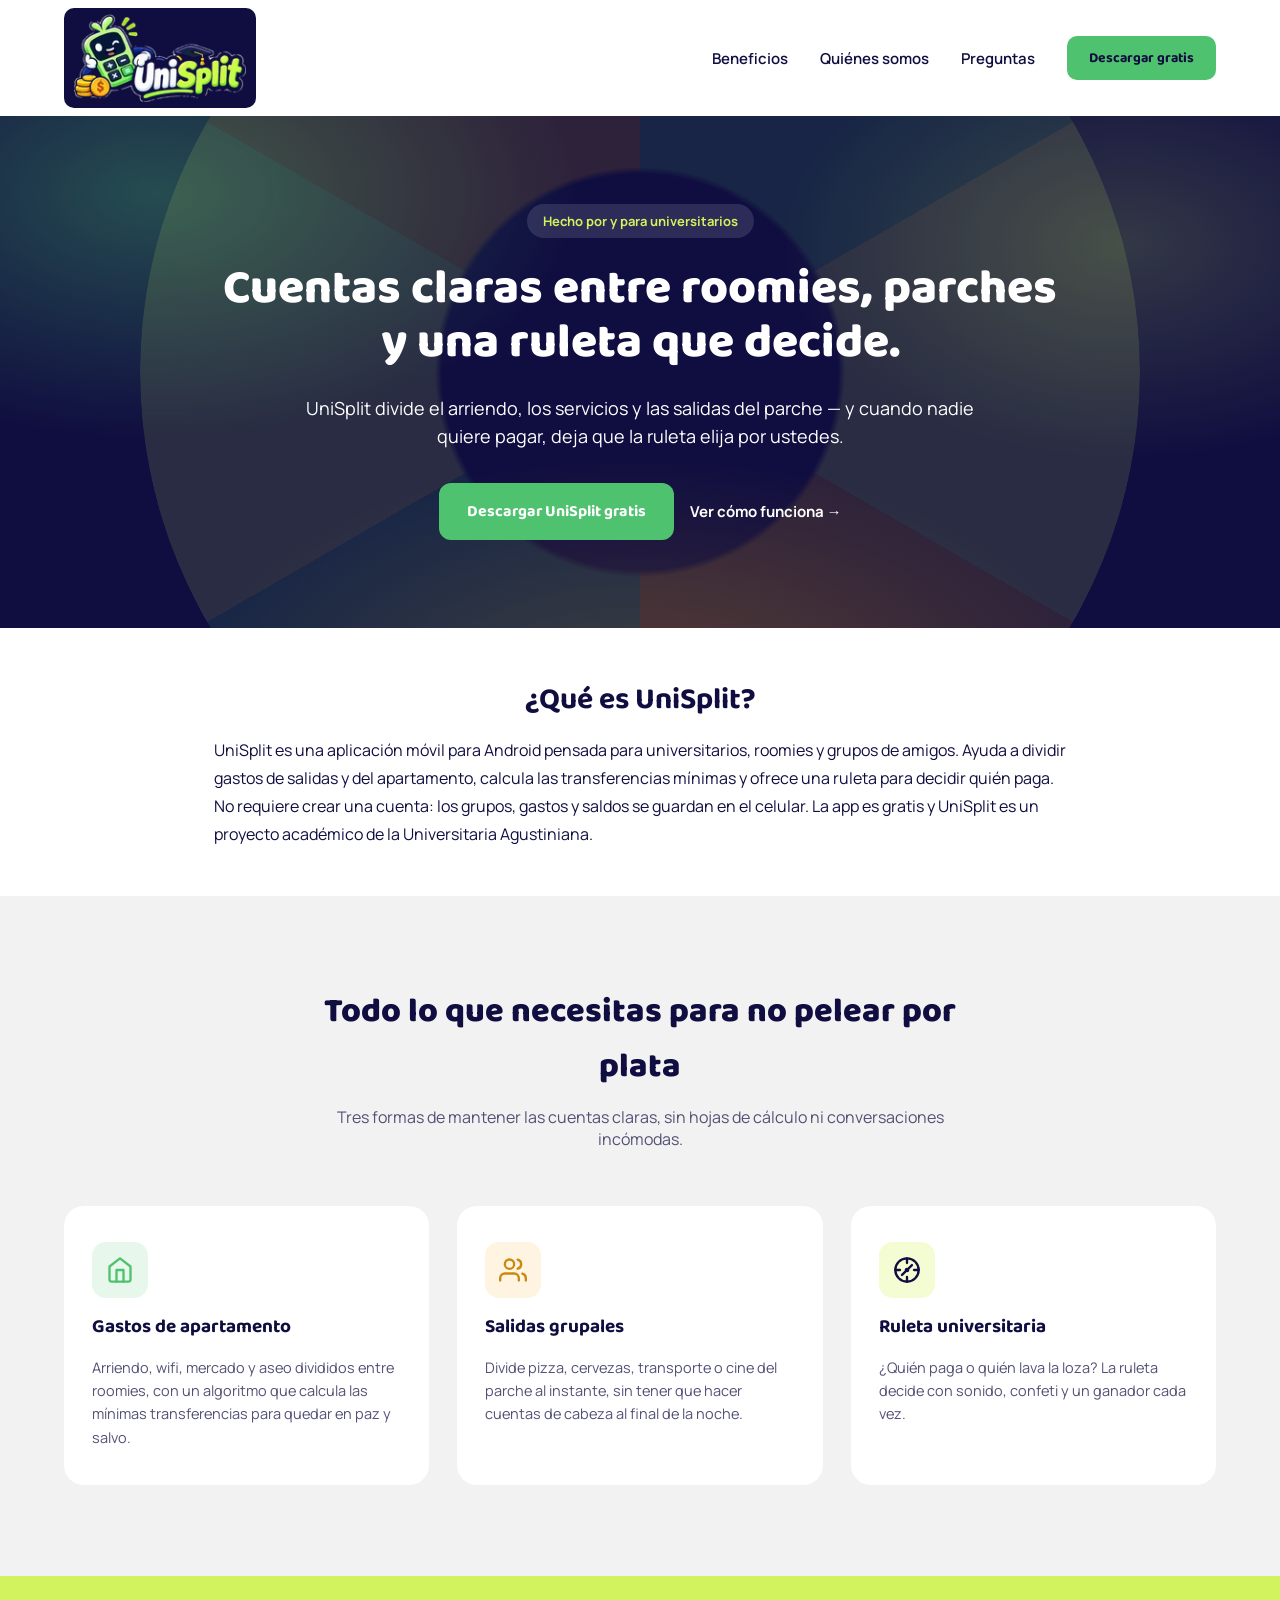
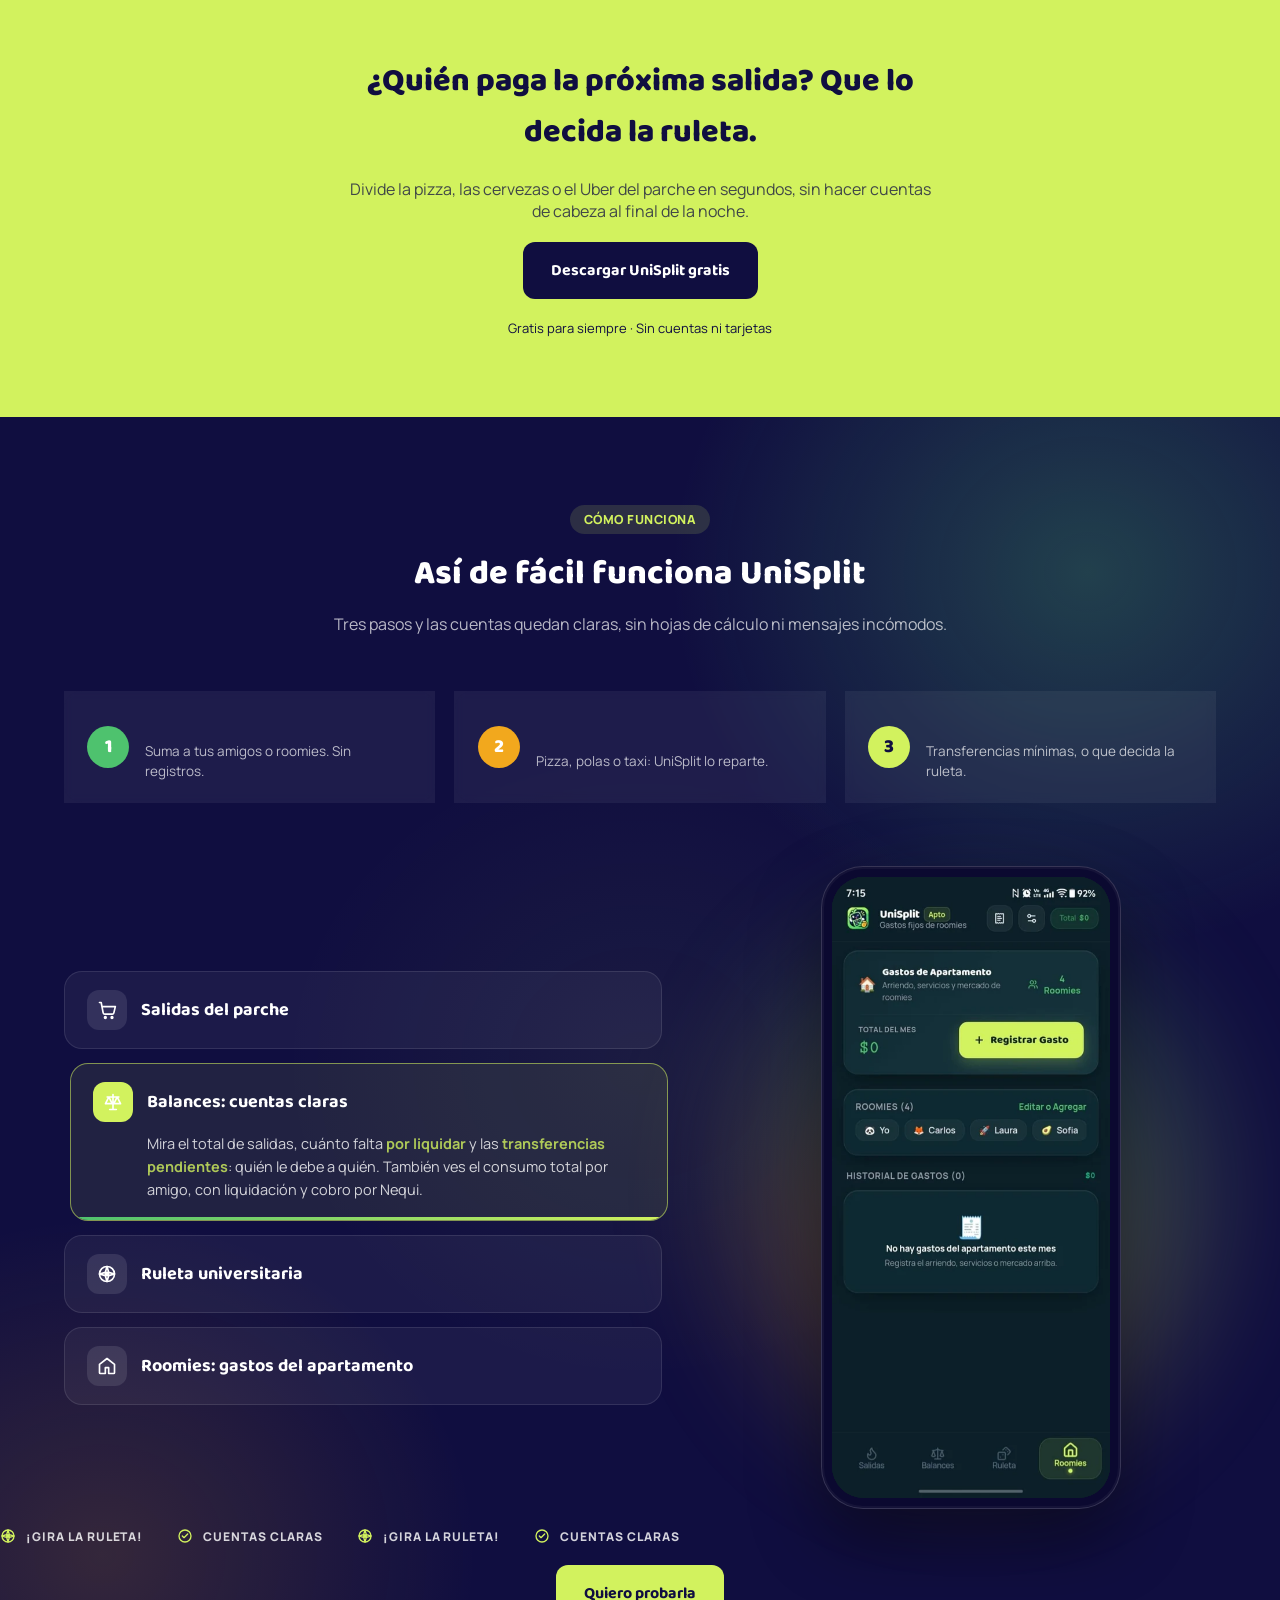
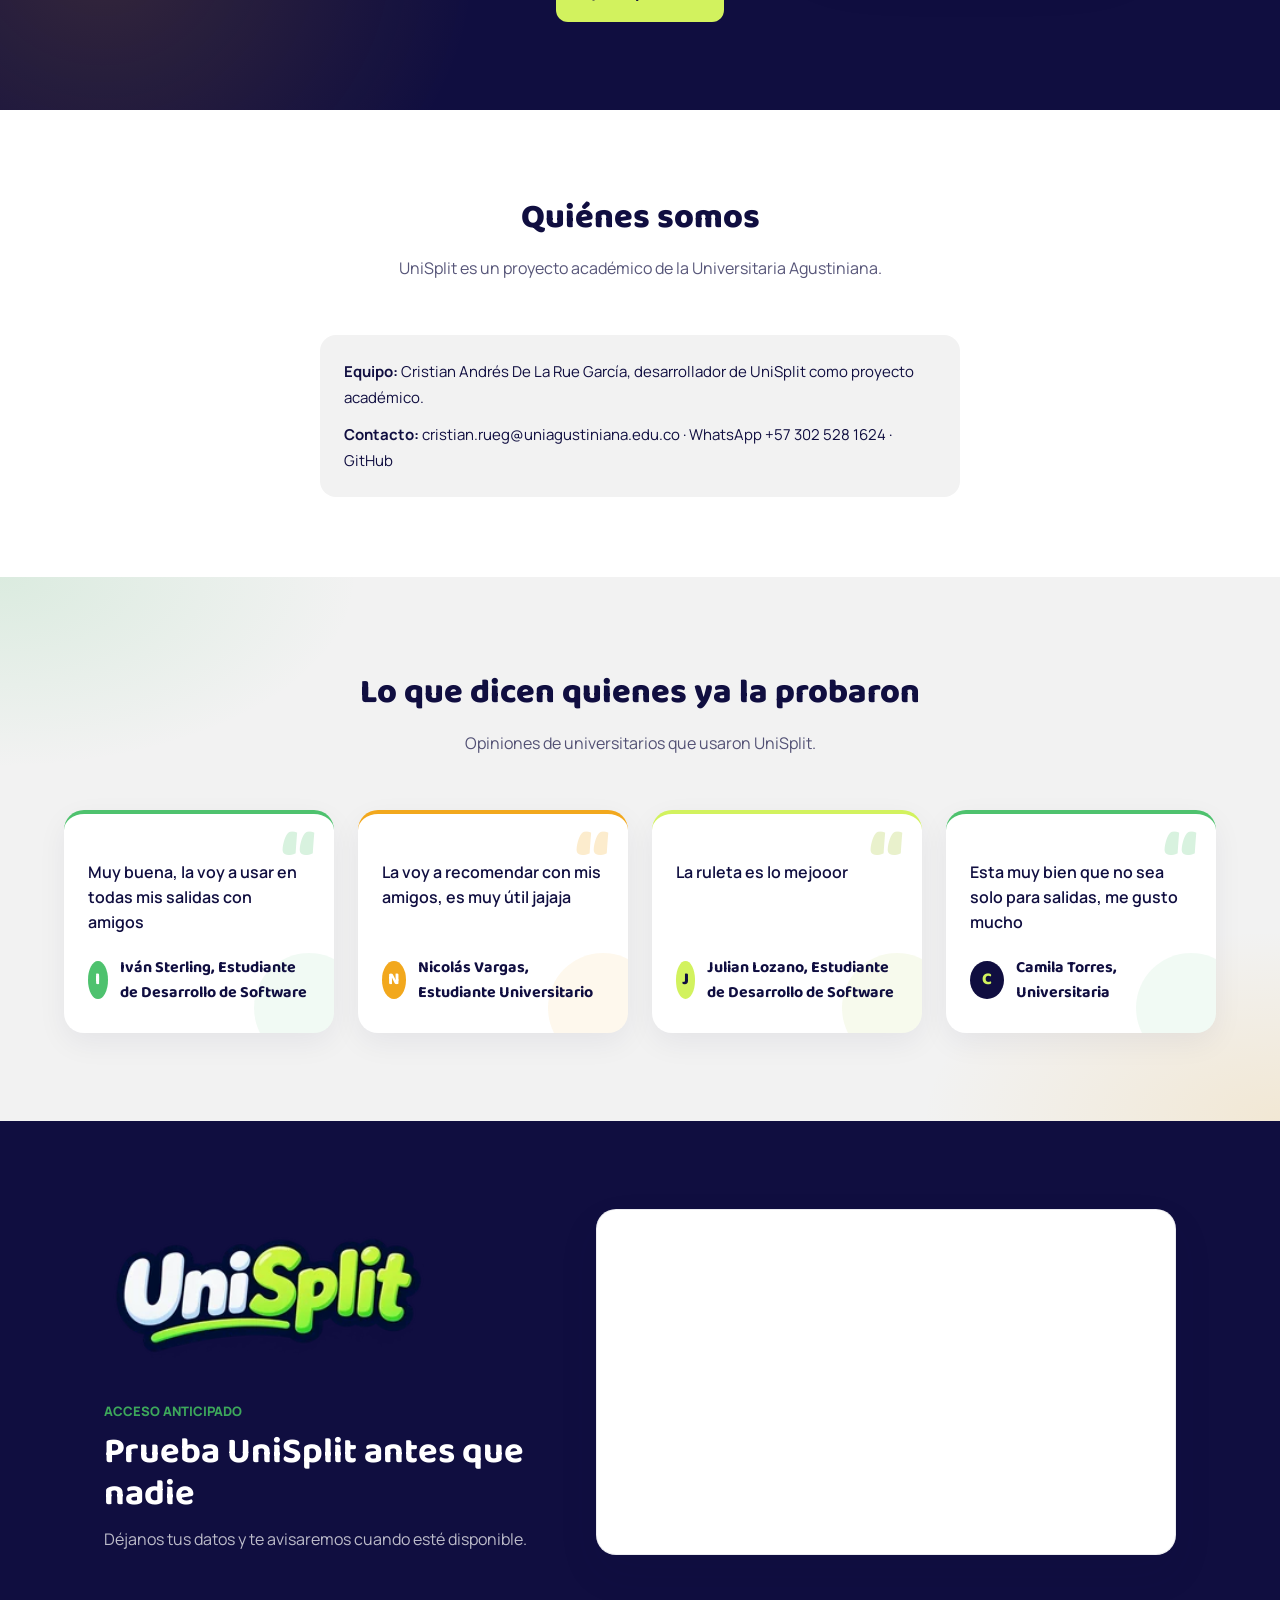
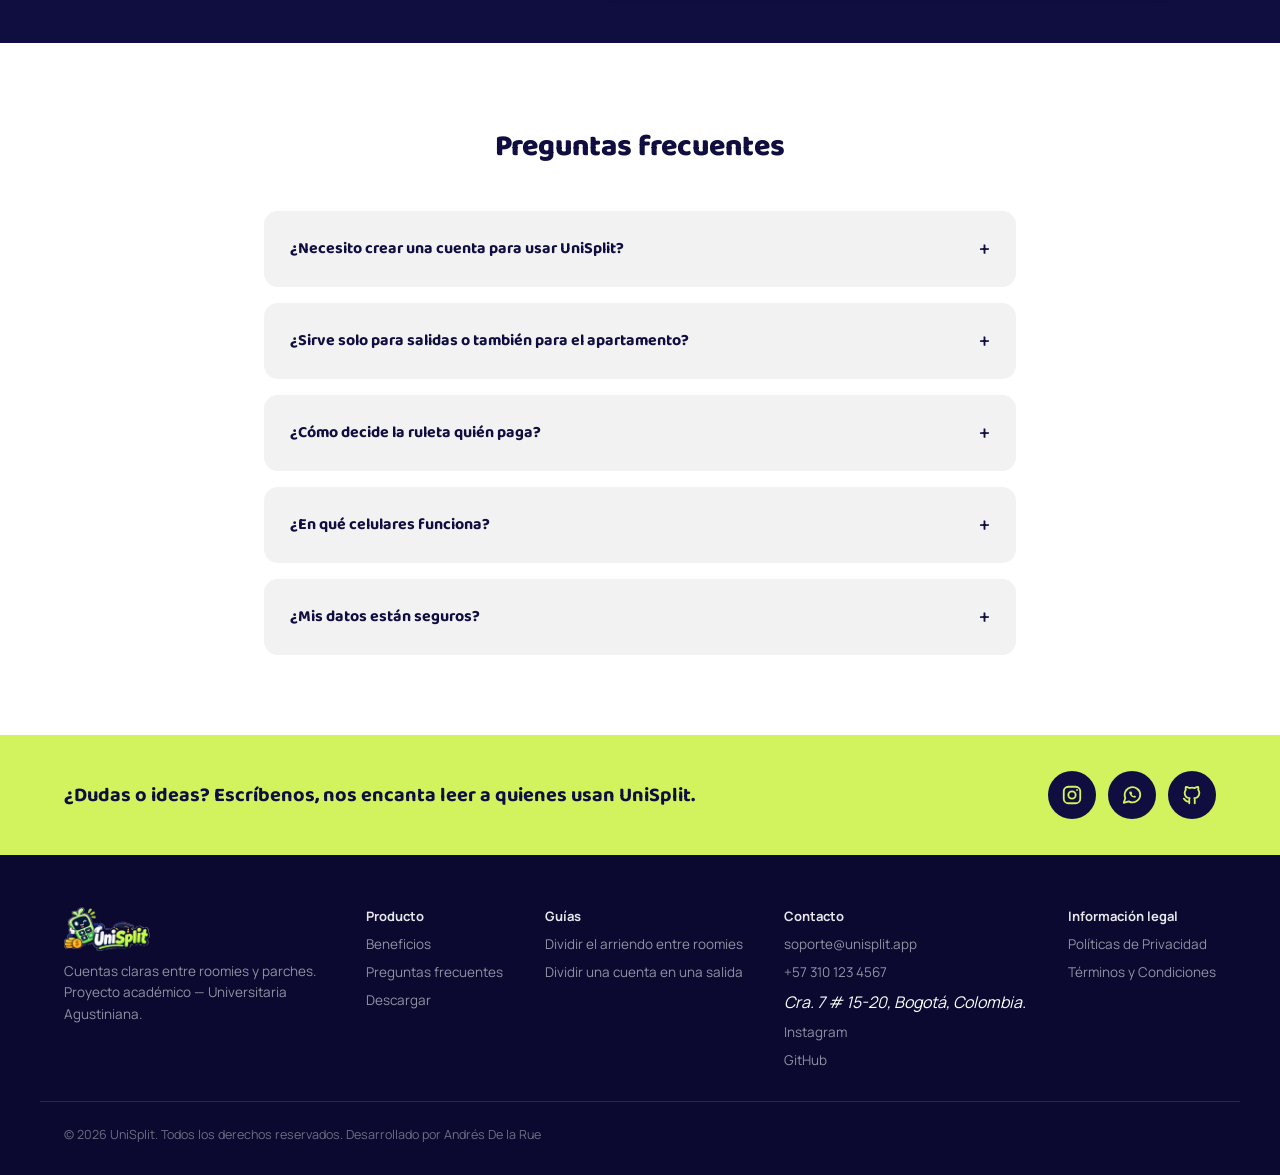
==== commit d4663abf: "ahora si ultimo intento" ====
--- a/index.html
+++ b/index.html
@@ -55,6 +55,8 @@
 <title>UniSplit — App para dividir gastos entre roomies y amigos (Android)</title>
 <meta name="description" content="UniSplit es una app para Android para dividir gastos de salidas y del apartamento entre roomies y amigos; organiza balances y guarda datos en tu celular.">
 <link rel="canonical" href="https://landingpageunisplit.netlify.app/" />
+<meta name="robots" content="index, follow, max-image-preview:large, max-snippet:-1, max-video-preview:-1" />
+<link rel="sitemap" type="application/xml" title="Sitemap" href="sitemap.xml" />
 <meta property="og:title" content="UniSplit — App para dividir gastos entre roomies y amigos (Android)">
 <meta property="og:description" content="App para Android para dividir gastos de salidas y del apartamento entre roomies y amigos. Calcula transferencias mínimas y guarda datos en tu celular.">
 <meta property="og:site_name" content="UniSplit">
@@ -77,10 +79,27 @@
       "name": "UniSplit",
       "url": "https://landingpageunisplit.netlify.app/",
       "inLanguage": "es-CO",
+      "publisher": {
+        "@id": "https://landingpageunisplit.netlify.app/#organization"
+      },
       "sameAs": [
         "https://github.com/ANDRESDLRG2007/Division-grupal",
         "https://www.instagram.com/andres_8dlrg/"
       ]
+    },
+    {
+      "@type": "Organization",
+      "@id": "https://landingpageunisplit.netlify.app/#organization",
+      "name": "UniSplit",
+      "url": "https://landingpageunisplit.netlify.app/",
+      "email": "soporte@unisplit.app",
+      "telephone": "+57 310 123 4567",
+      "address": {
+        "@type": "PostalAddress",
+        "streetAddress": "Cra. 7 # 15-20",
+        "addressLocality": "Bogotá",
+        "addressCountry": "CO"
+      }
     },
     {
       "@type": "SoftwareApplication",
@@ -91,6 +110,9 @@
       "description": "App para Android para dividir gastos de salidas y del apartamento entre roomies y amigos.",
       "url": "https://landingpageunisplit.netlify.app/",
       "inLanguage": "es-CO",
+      "publisher": {
+        "@id": "https://landingpageunisplit.netlify.app/#organization"
+      },
       "offers": {
         "@type": "Offer",
         "price": 0,
@@ -114,7 +136,7 @@
       "contactPoint": {
         "@type": "ContactPoint",
         "contactType": "customer support",
-        "email": "cristian.rueg@uniagustiniana.edu.co",
+        "email": "soporte@unisplit.app",
         "availableLanguage": "es"
       }
     },
@@ -584,9 +606,10 @@
     </div>
     <div class="footer__col">
       <span class="footer__col-title">Contacto</span>
-      <a href="mailto:cristian.rueg@uniagustiniana.edu.co">Correo</a>
+      <a href="mailto:soporte@unisplit.app">soporte@unisplit.app</a>
+      <a href="tel:+573101234567">+57 310 123 4567</a>
+      <address>Cra. 7 # 15-20, Bogotá, Colombia.</address>
       <a href="https://www.instagram.com/andres_8dlrg/" target="_blank" rel="noopener">Instagram</a>
-      <a href="https://wa.me/573025281624?text=Quiero%20aportar%20en%20el%20proyecto%2C%20estoy%20interesado.">WhatsApp</a>
       <a href="https://github.com/ANDRESDLRG2007/Division-grupal">GitHub</a>
     </div>
     <div class="footer__col">
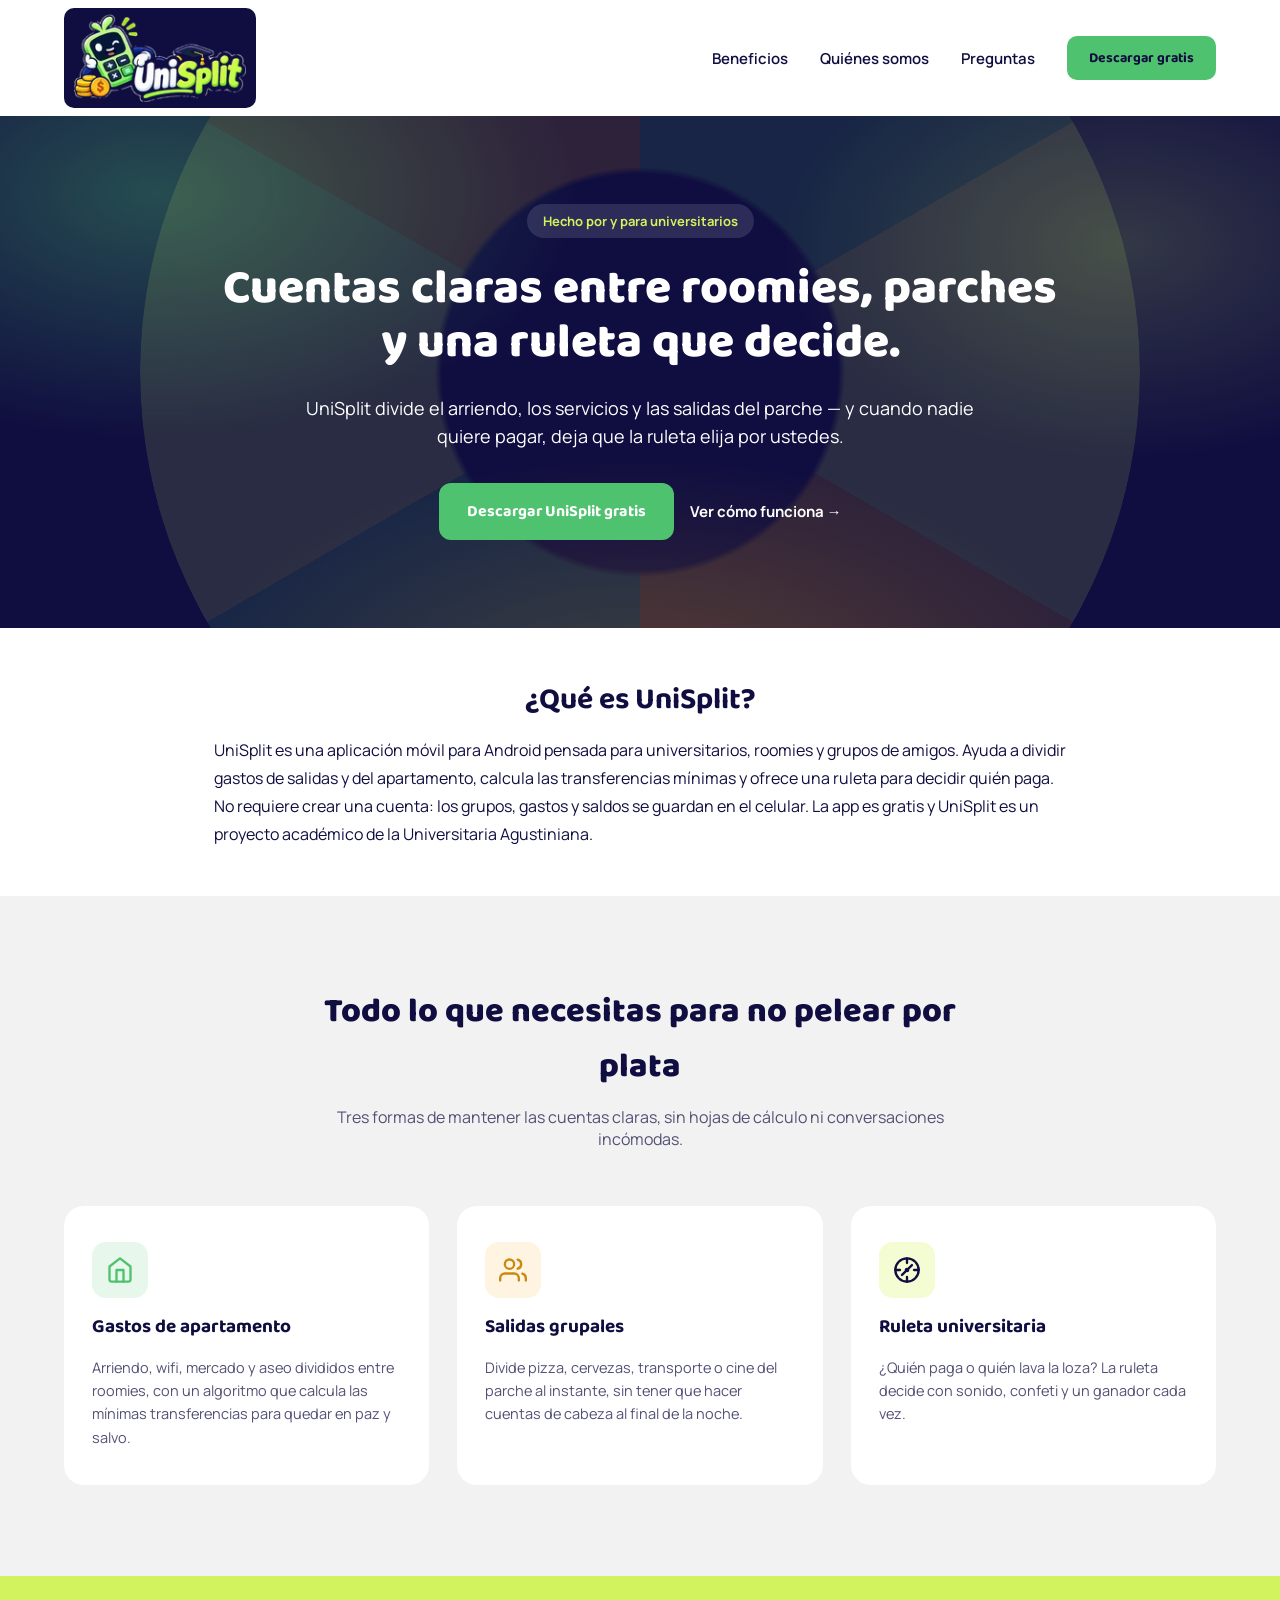
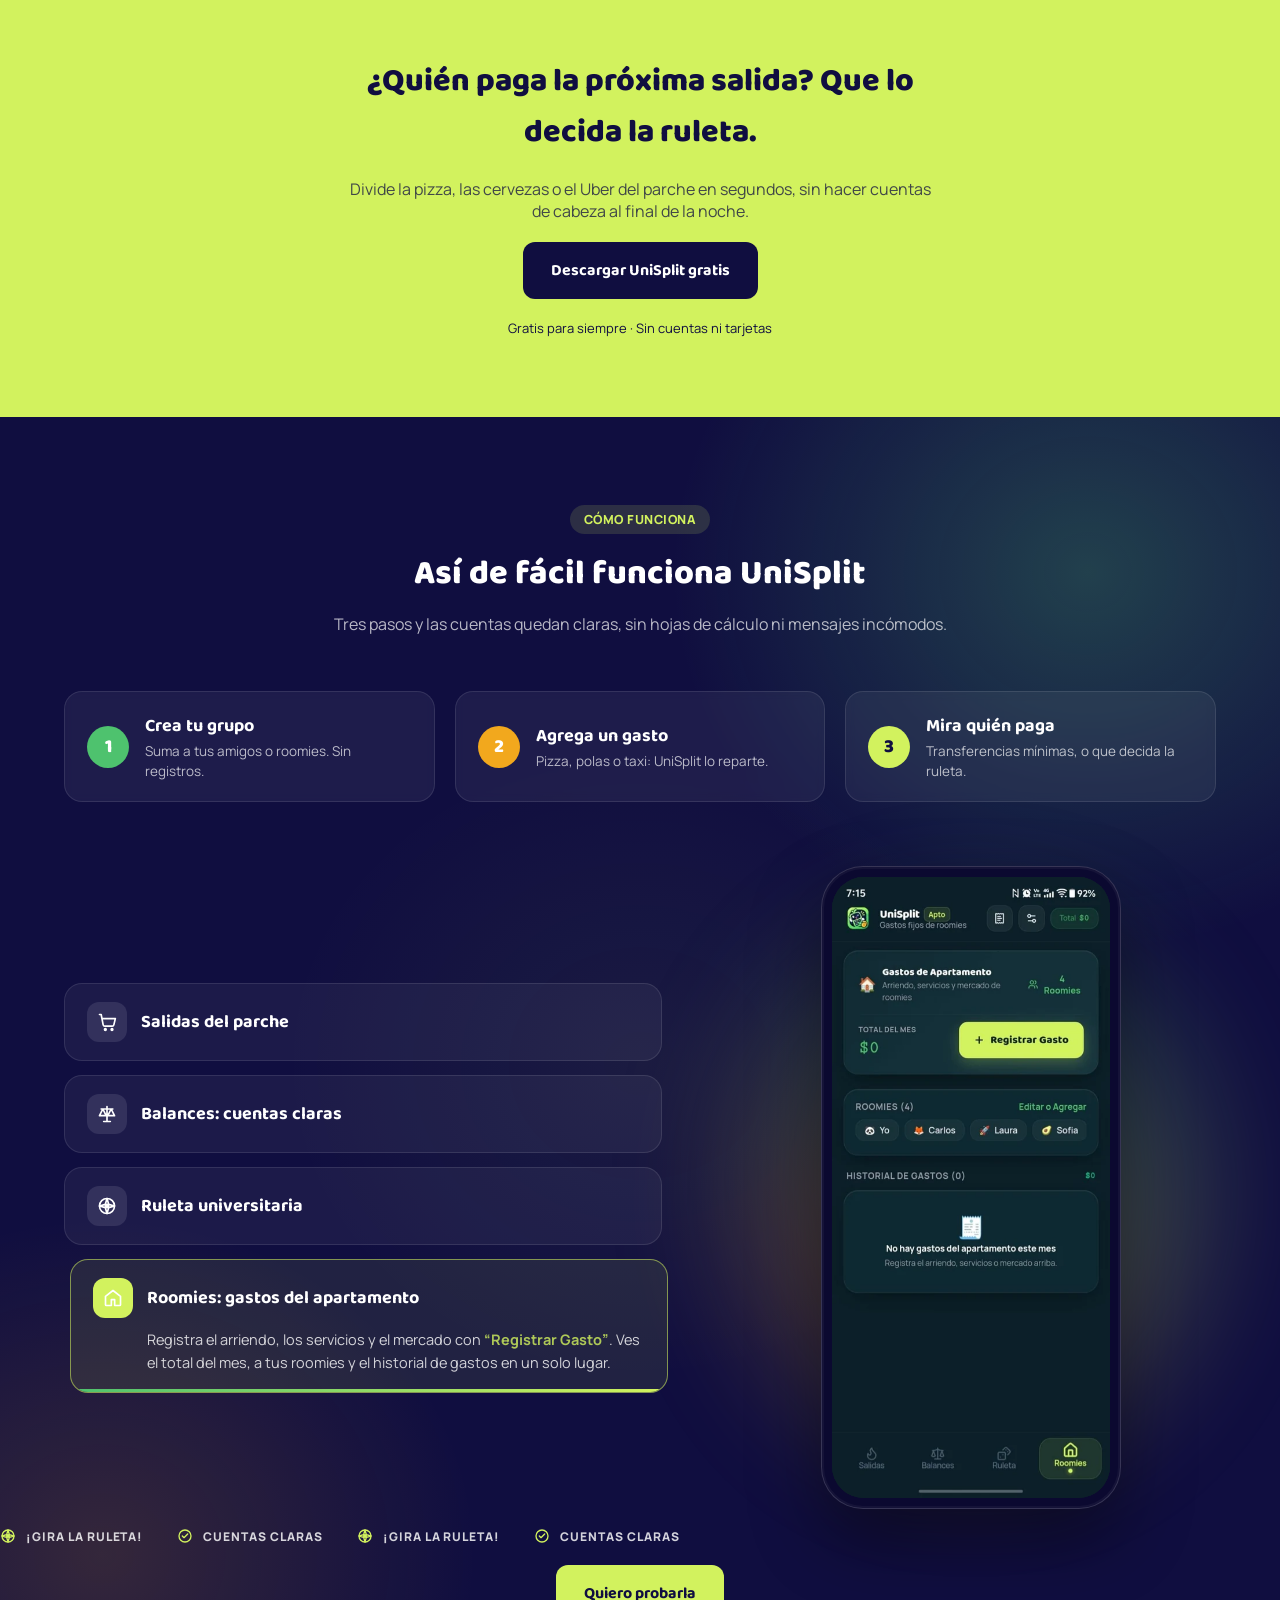
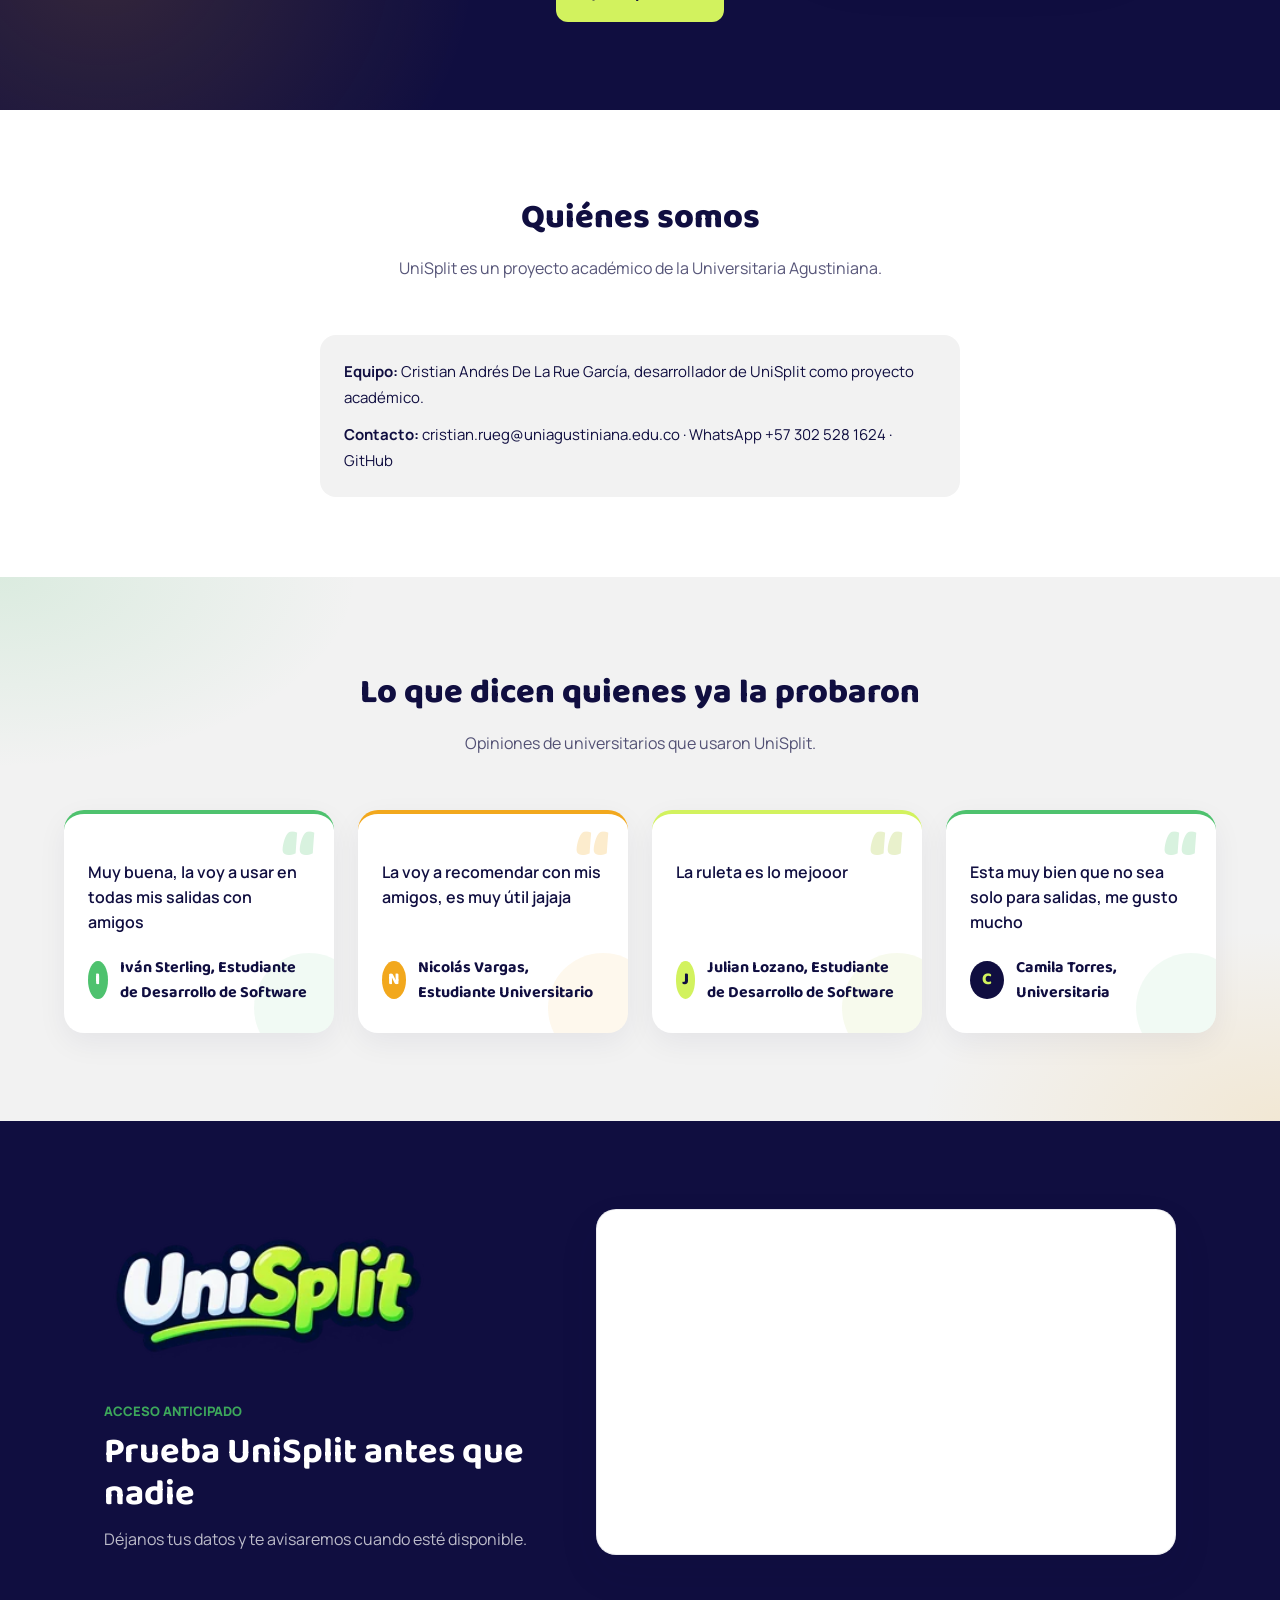
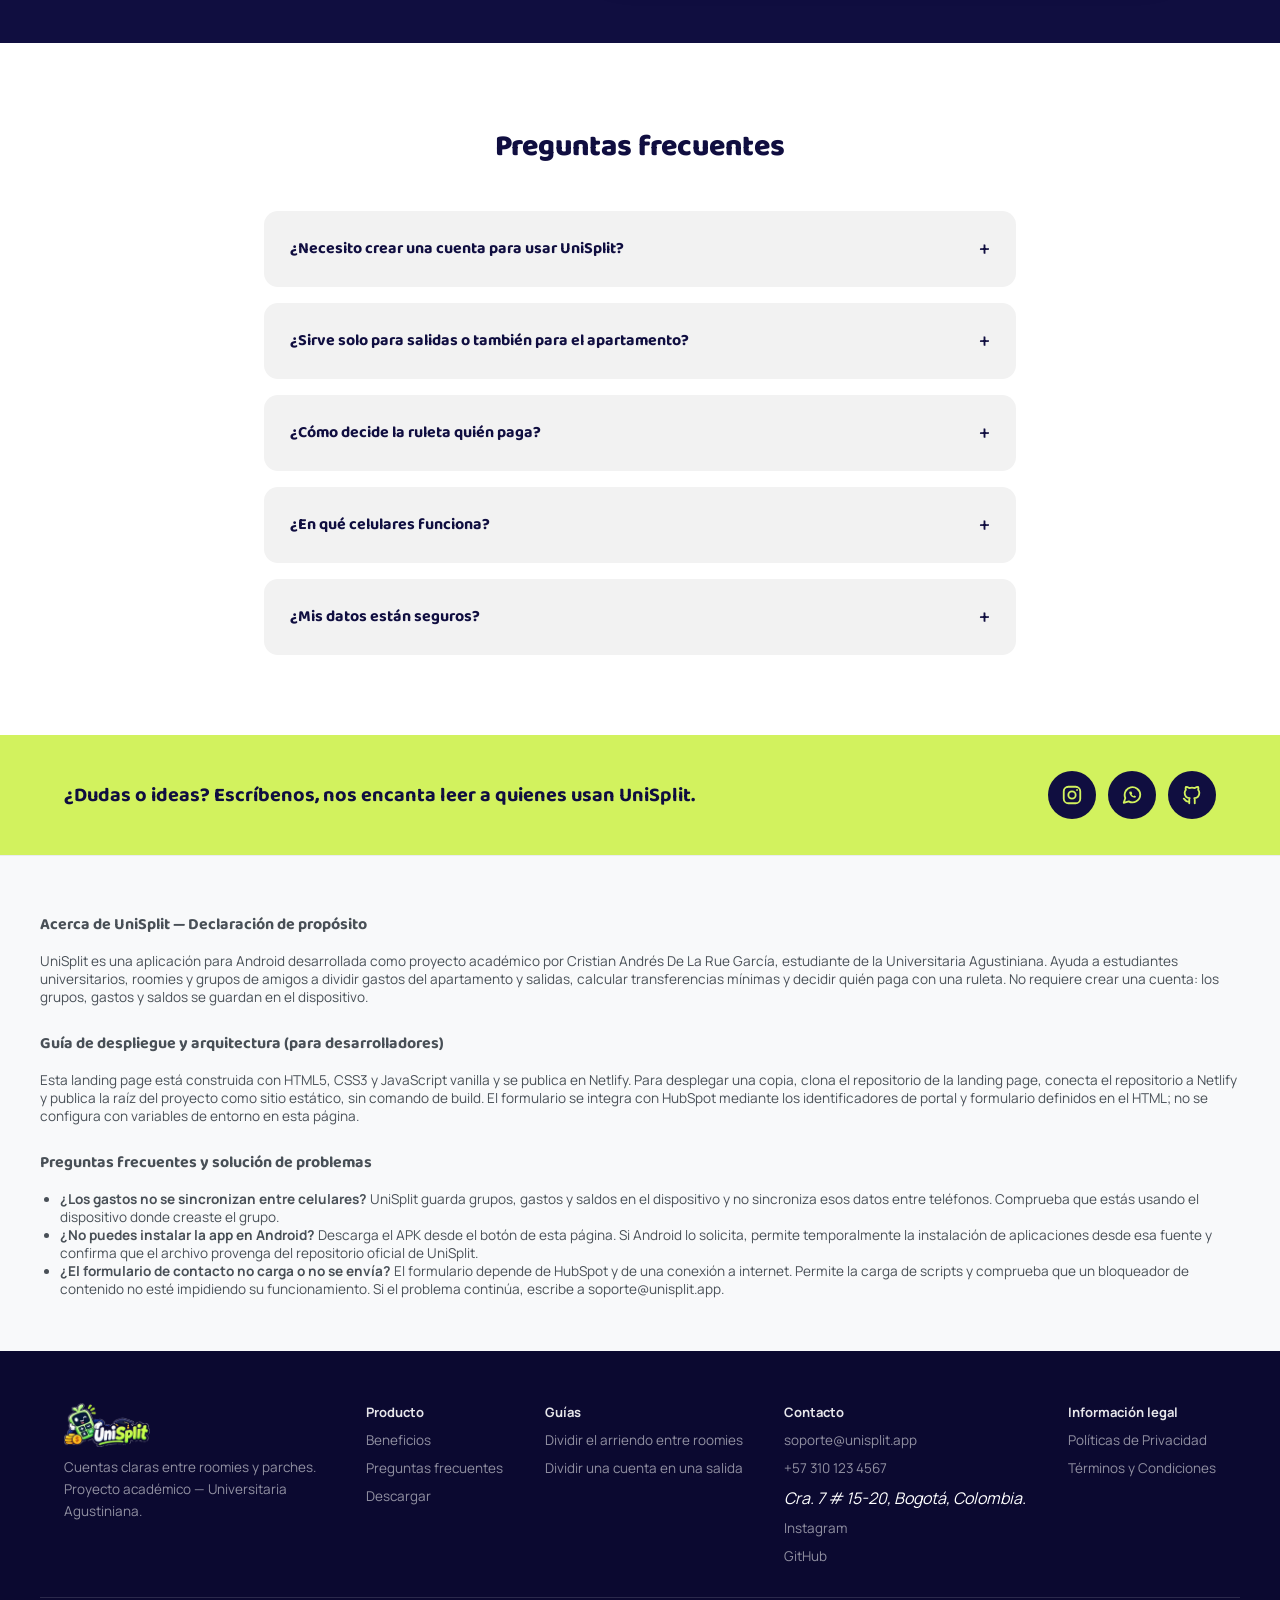
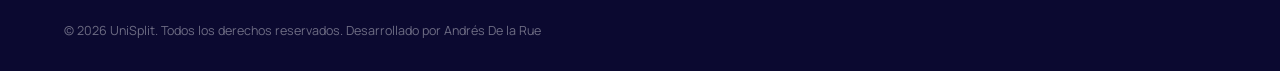
==== commit 03d43738: "fix correccion footer" ====
--- a/index.html
+++ b/index.html
@@ -584,6 +584,23 @@
 
 </main>
 
+<section id="ai-context" style="padding: 40px 20px; background-color: #f8f9fa; color: #495057; font-size: 0.85rem; border-top: 1px solid #e9ecef;">
+  <div style="max-width: 1200px; margin: 0 auto;">
+    <h3 style="font-size: 1rem; margin-bottom: 15px;">Acerca de UniSplit — Declaración de propósito</h3>
+    <p>UniSplit es una aplicación para Android desarrollada como proyecto académico por Cristian Andrés De La Rue García, estudiante de la Universitaria Agustiniana. Ayuda a estudiantes universitarios, roomies y grupos de amigos a dividir gastos del apartamento y salidas, calcular transferencias mínimas y decidir quién paga con una ruleta. No requiere crear una cuenta: los grupos, gastos y saldos se guardan en el dispositivo.</p>
+
+    <h3 style="font-size: 1rem; margin-top: 25px; margin-bottom: 15px;">Guía de despliegue y arquitectura (para desarrolladores)</h3>
+    <p>Esta landing page está construida con HTML5, CSS3 y JavaScript vanilla y se publica en Netlify. Para desplegar una copia, clona el <a href="https://github.com/ANDRESDLRG2007/landing-page---unisplit">repositorio de la landing page</a>, conecta el repositorio a Netlify y publica la raíz del proyecto como sitio estático, sin comando de build. El formulario se integra con HubSpot mediante los identificadores de portal y formulario definidos en el HTML; no se configura con variables de entorno en esta página.</p>
+
+    <h3 style="font-size: 1rem; margin-top: 25px; margin-bottom: 15px;">Preguntas frecuentes y solución de problemas</h3>
+    <ul style="padding-left: 20px;">
+      <li><strong>¿Los gastos no se sincronizan entre celulares?</strong> UniSplit guarda grupos, gastos y saldos en el dispositivo y no sincroniza esos datos entre teléfonos. Comprueba que estás usando el dispositivo donde creaste el grupo.</li>
+      <li><strong>¿No puedes instalar la app en Android?</strong> Descarga el APK desde el botón de esta página. Si Android lo solicita, permite temporalmente la instalación de aplicaciones desde esa fuente y confirma que el archivo provenga del repositorio oficial de UniSplit.</li>
+      <li><strong>¿El formulario de contacto no carga o no se envía?</strong> El formulario depende de HubSpot y de una conexión a internet. Permite la carga de scripts y comprueba que un bloqueador de contenido no esté impidiendo su funcionamiento. Si el problema continúa, escribe a <a href="mailto:soporte@unisplit.app">soporte@unisplit.app</a>.</li>
+    </ul>
+  </div>
+</section>
+
 <!-- 9. FOOTER -->
 <footer class="footer">
   <div class="container footer__inner">
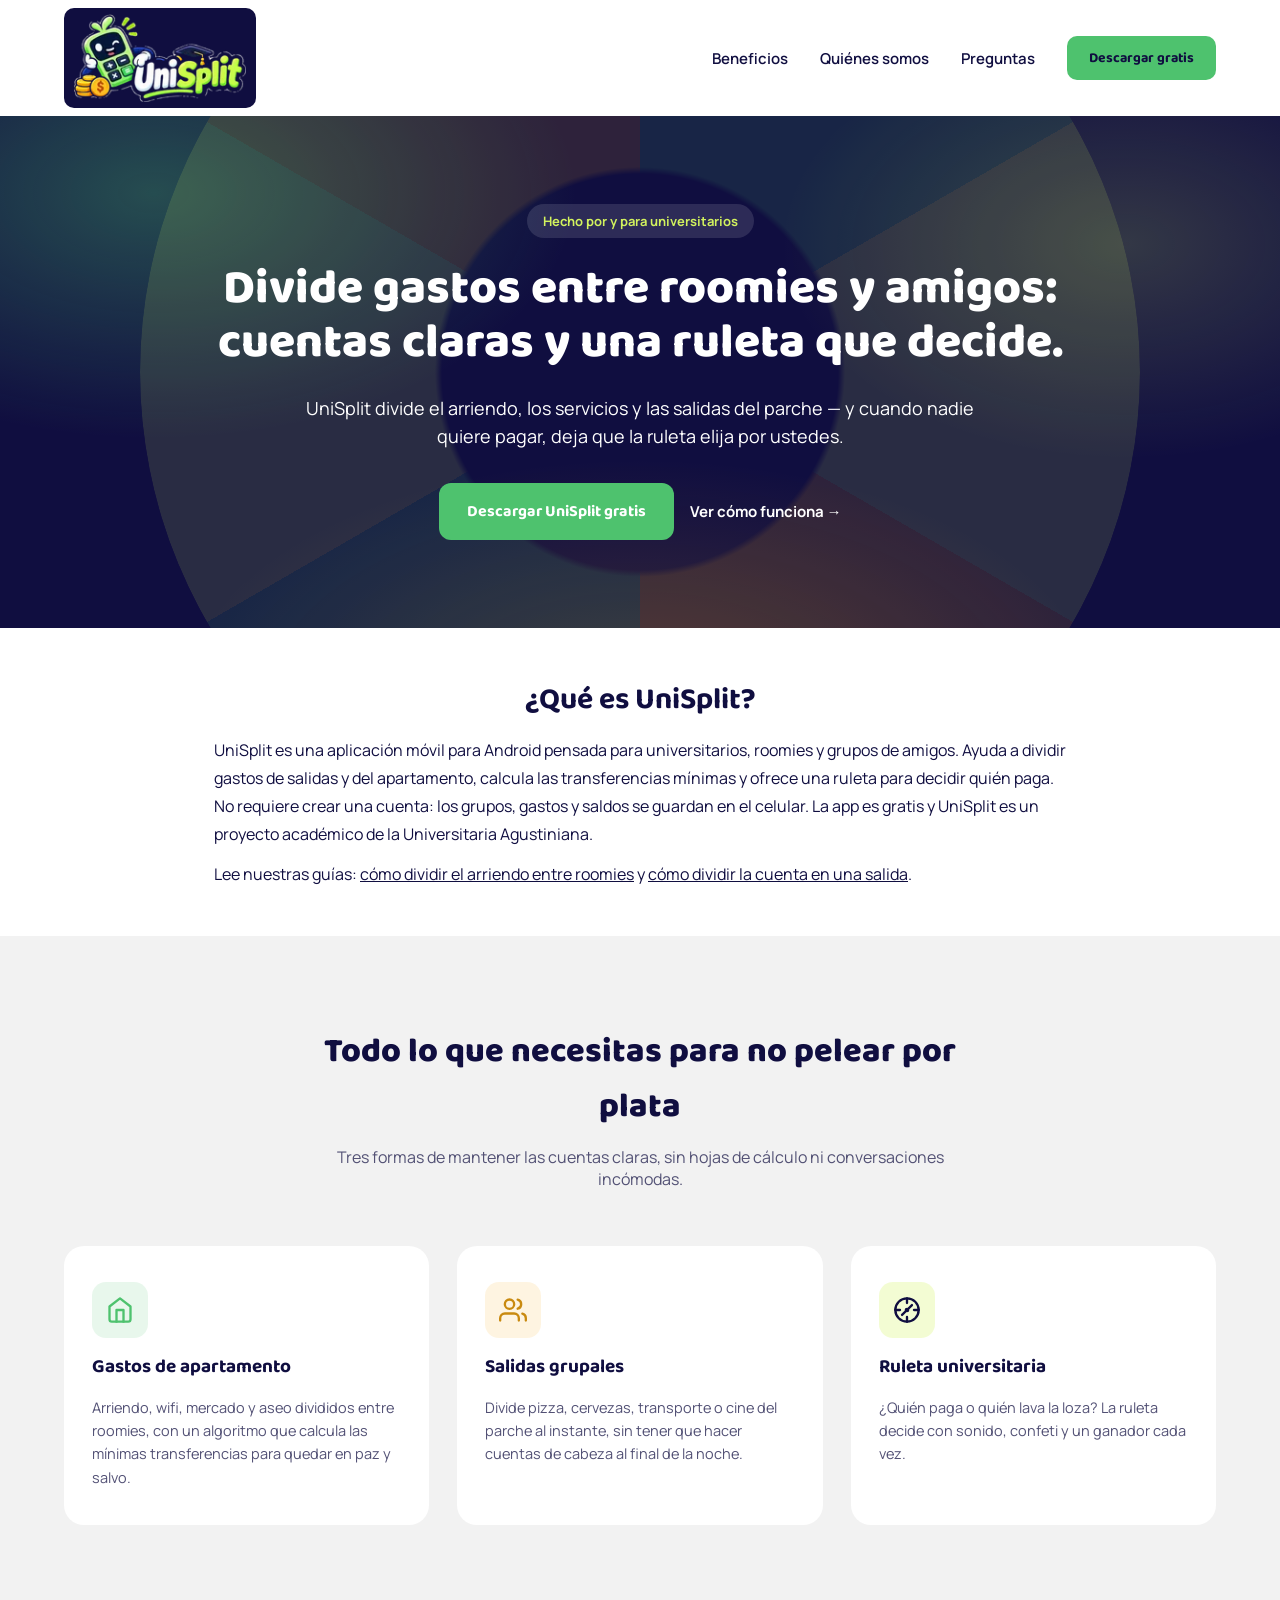
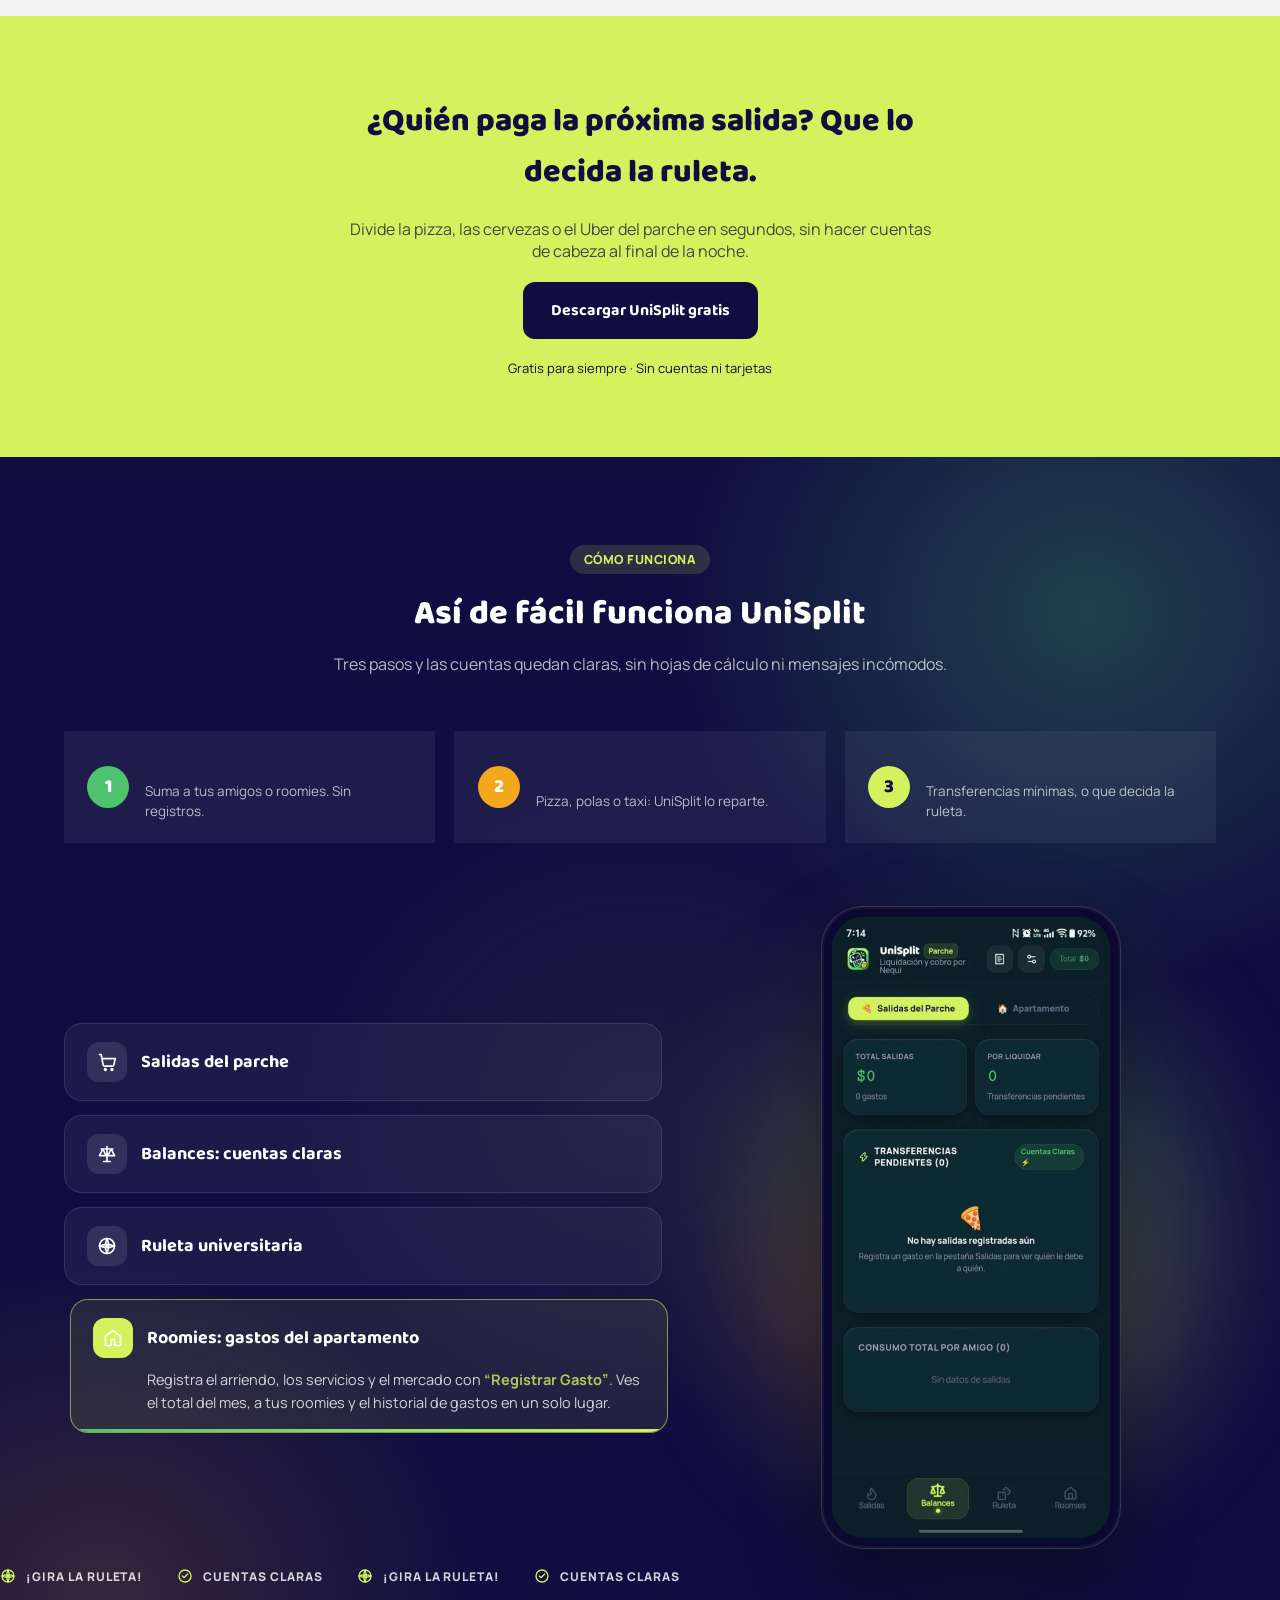
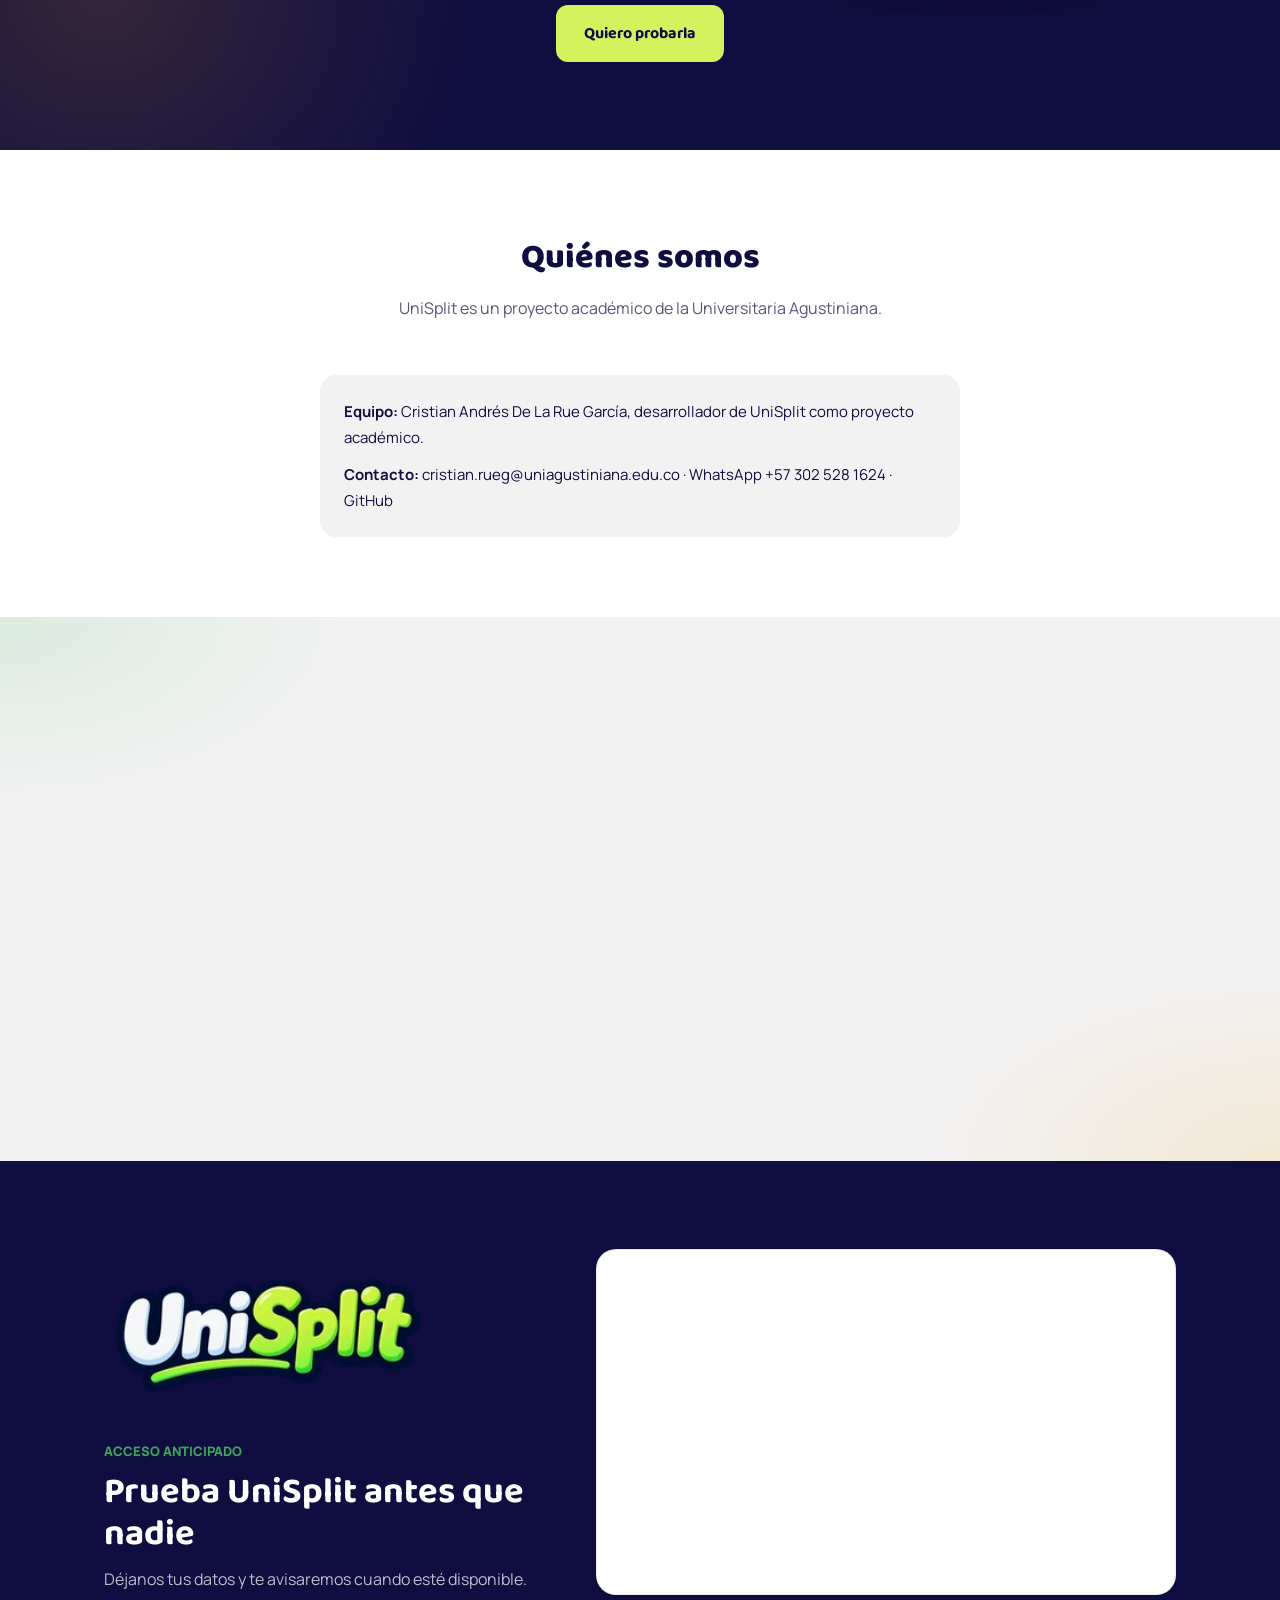
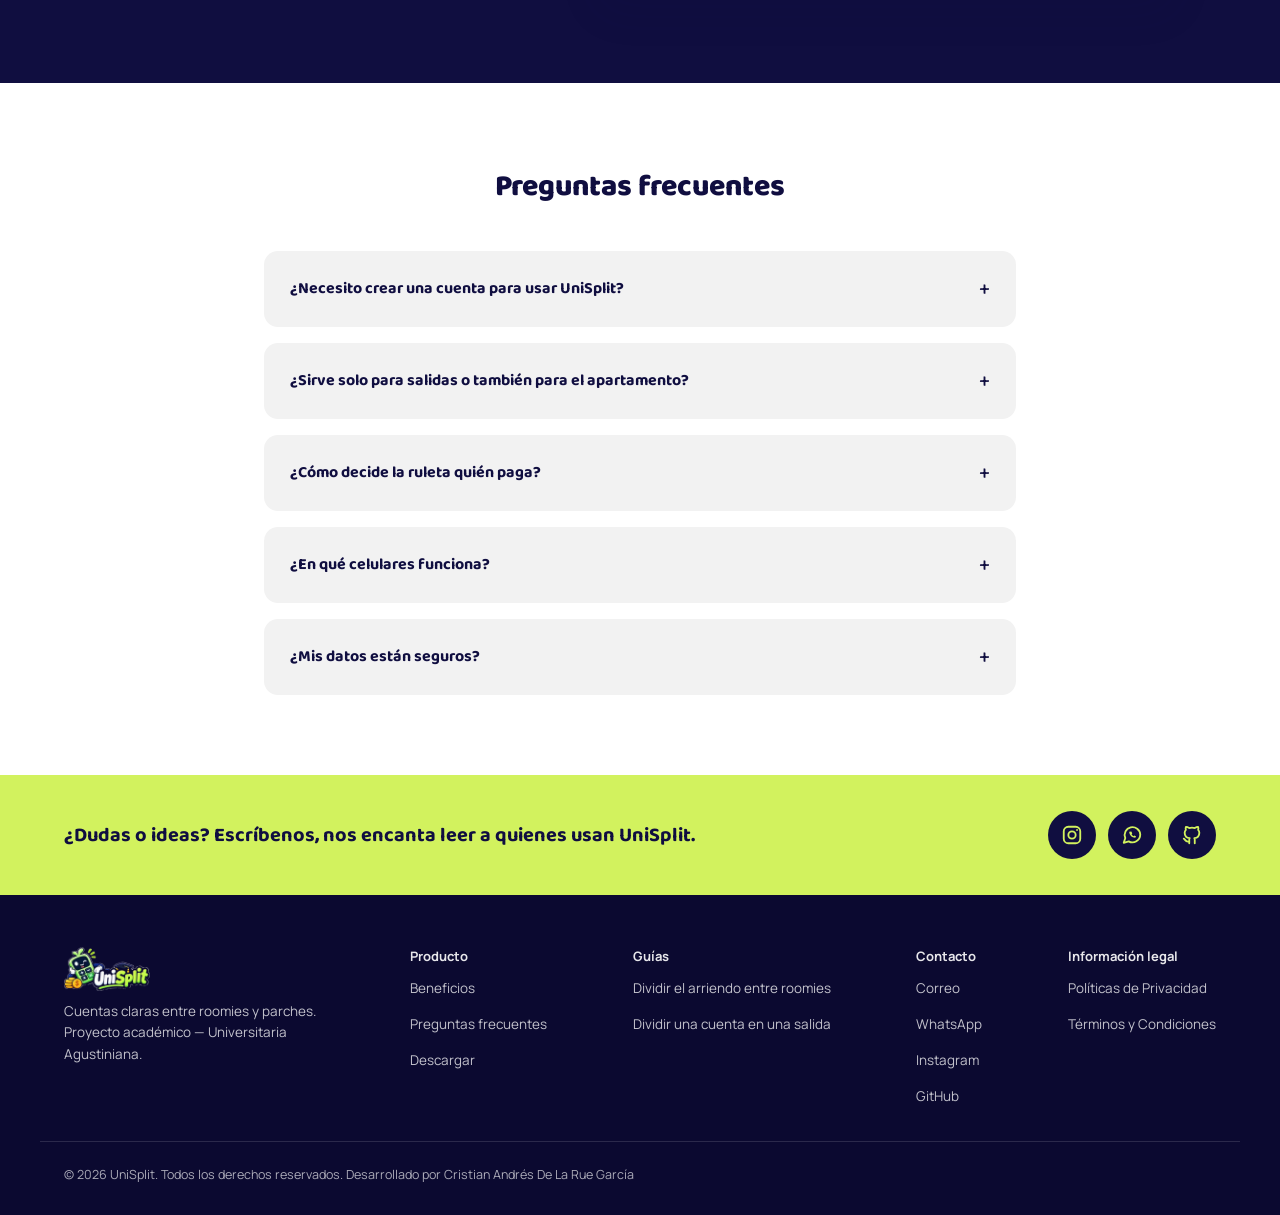
==== commit e06ea5fc: "quisas" ====
--- a/index.html
+++ b/index.html
@@ -4,54 +4,6 @@
 <meta charset="UTF-8">
 <meta name="viewport" content="width=device-width, initial-scale=1.0">
 <meta name="theme-color" content="#100E40">
-<!-- Google Tag Manager -->
-<script>
-(function (window, document) {
-  var events = ['scroll', 'mousemove', 'touchstart', 'pointerdown', 'keydown'];
-  var requested = false;
-  var loaded = false;
-  var fallbackTimer;
-
-  function injectScripts() {
-    if (loaded) return;
-    loaded = true;
-
-    window.dataLayer = window.dataLayer || [];
-    window.dataLayer.push({ 'gtm.start': Date.now(), event: 'gtm.js' });
-
-    [
-      'https://www.googletagmanager.com/gtm.js?id=GTM-WFJHMZXH',
-      'https://js.hsforms.net/forms/embed/52180089.js'
-    ].forEach(function (src) {
-      var script = document.createElement('script');
-      script.src = src;
-      script.async = true;
-      document.head.appendChild(script);
-    });
-  }
-
-  function requestScripts() {
-    if (requested) return;
-    requested = true;
-    window.clearTimeout(fallbackTimer);
-    events.forEach(function (eventName) {
-      window.removeEventListener(eventName, requestScripts);
-    });
-
-    if (document.readyState === 'loading') {
-      document.addEventListener('DOMContentLoaded', injectScripts, { once: true });
-    } else {
-      injectScripts();
-    }
-  }
-
-  events.forEach(function (eventName) {
-    window.addEventListener(eventName, requestScripts, { once: true, passive: true });
-  });
-  fallbackTimer = window.setTimeout(requestScripts, 3500);
-})(window, document);
-</script>
-<!-- End Google Tag Manager -->
 <title>UniSplit — App para dividir gastos entre roomies y amigos (Android)</title>
 <meta name="description" content="UniSplit es una app para Android para dividir gastos de salidas y del apartamento entre roomies y amigos; organiza balances y guarda datos en tu celular.">
 <link rel="canonical" href="https://landingpageunisplit.netlify.app/" />
@@ -65,11 +17,13 @@
 <meta property="og:image" content="https://landingpageunisplit.netlify.app/assets/og-unisplit.jpg">
 <meta property="og:image:width" content="1200">
 <meta property="og:image:height" content="630">
+<meta property="og:image:alt" content="UniSplit, app para dividir gastos entre roomies y amigos">
 <meta property="og:locale" content="es_CO">
 <meta name="twitter:card" content="summary_large_image">
 <meta name="twitter:title" content="UniSplit — App para dividir gastos entre roomies y amigos (Android)">
 <meta name="twitter:description" content="App para Android para dividir gastos de salidas y del apartamento entre roomies y amigos. Calcula transferencias mínimas y guarda datos en tu celular.">
 <meta name="twitter:image" content="https://landingpageunisplit.netlify.app/assets/og-unisplit.jpg">
+<meta name="twitter:image:alt" content="UniSplit, app para dividir gastos entre roomies y amigos">
 <script type="application/ld+json">
 {
   "@context": "https://schema.org",
@@ -81,25 +35,20 @@
       "inLanguage": "es-CO",
       "publisher": {
         "@id": "https://landingpageunisplit.netlify.app/#organization"
-      },
-      "sameAs": [
-        "https://github.com/ANDRESDLRG2007/Division-grupal",
-        "https://www.instagram.com/andres_8dlrg/"
-      ]
+      }
     },
     {
       "@type": "Organization",
       "@id": "https://landingpageunisplit.netlify.app/#organization",
       "name": "UniSplit",
       "url": "https://landingpageunisplit.netlify.app/",
-      "email": "soporte@unisplit.app",
-      "telephone": "+57 310 123 4567",
-      "address": {
-        "@type": "PostalAddress",
-        "streetAddress": "Cra. 7 # 15-20",
-        "addressLocality": "Bogotá",
-        "addressCountry": "CO"
-      }
+      "logo": "https://landingpageunisplit.netlify.app/assets/logo-header.webp",
+      "email": "cristian.rueg@uniagustiniana.edu.co",
+      "telephone": "+57 302 528 1624",
+      "sameAs": [
+        "https://github.com/ANDRESDLRG2007/Division-grupal",
+        "https://www.instagram.com/andres_8dlrg/"
+      ]
     },
     {
       "@type": "SoftwareApplication",
@@ -136,7 +85,7 @@
       "contactPoint": {
         "@type": "ContactPoint",
         "contactType": "customer support",
-        "email": "soporte@unisplit.app",
+        "email": "cristian.rueg@uniagustiniana.edu.co",
         "availableLanguage": "es"
       }
     },
@@ -257,10 +206,10 @@
 @media(max-width:600px){.benefits{min-height:clamp(1280px,calc(2010px - 122vw),1620px)}.benefits__grid{grid-template-columns:1fr}}
 .app-summary{padding:48px 0;background:#fff}.app-summary__content{max-width:900px}.app-summary h2{margin:0 0 12px;font-size:30px;text-align:center}.app-summary p{margin:0;font-size:16px;line-height:1.75}
 </style>
-<link rel="preload" href="styles.css" as="style" onload="this.onload=null;this.rel='stylesheet'">
-<noscript><link rel="stylesheet" href="styles.css"></noscript>
-<link rel="preload" href="animations.css" as="style" onload="this.onload=null;this.rel='stylesheet'">
-<noscript><link rel="stylesheet" href="animations.css"></noscript>
+<link rel="stylesheet" href="styles.css" media="print" onload="this.media='all';this.onload=null">
+  <noscript><link rel="stylesheet" href="styles.css"></noscript>
+<link rel="stylesheet" href="animations.css" media="print" onload="this.media='all';this.onload=null">
+  <noscript><link rel="stylesheet" href="animations.css"></noscript>
 </head>
 <body>
 <!-- Google Tag Manager (noscript) -->
@@ -271,9 +220,9 @@
 <header class="header">
   <div class="container header__inner">
     <a href="/" class="logo" aria-label="UniSplit — Inicio">
-      <img src="assets/logo-header-180.webp" srcset="assets/logo-header-180.webp 1x, assets/logo-header.webp 2x" class="logo-img" width="180" height="92" fetchpriority="high" alt="Logotipo de UniSplit">
+      <img src="assets/logo-header-180.webp" srcset="assets/logo-header-180.webp 1x, assets/logo-header.webp 2x" class="logo-img" width="172" height="88" fetchpriority="high" alt="Logotipo de UniSplit">
     </a>
-    <nav class="nav">
+    <nav class="nav" aria-label="Navegación principal">
       <a href="#beneficios">Beneficios</a>
       <a href="#quienes-somos">Quiénes somos</a>
       <a href="#faq">Preguntas</a>
@@ -289,7 +238,7 @@
     <div class="container hero__inner">
       <div class="hero__copy">
         <span class="badge">Hecho por y para universitarios</span>
-        <h1>Cuentas claras entre roomies, parches y una ruleta que decide.</h1>
+        <h1>Divide gastos entre roomies y amigos: cuentas claras y una ruleta que decide.</h1>
         <p>UniSplit divide el arriendo, los servicios y las salidas del parche — y cuando nadie quiere pagar, deja que la ruleta elija por ustedes.</p>
         <div class="hero__actions">
           <a href="#formulario" id="btn-cta-principal" class="btn btn--green">Descargar UniSplit gratis</a>
@@ -303,6 +252,7 @@
     <div class="container app-summary__content">
       <h2 id="app-summary-title">¿Qué es UniSplit?</h2>
       <p>UniSplit es una aplicación móvil para Android pensada para universitarios, roomies y grupos de amigos. Ayuda a dividir gastos de salidas y del apartamento, calcula las transferencias mínimas y ofrece una ruleta para decidir quién paga. No requiere crear una cuenta: los grupos, gastos y saldos se guardan en el celular. La app es gratis y UniSplit es un proyecto académico de la Universitaria Agustiniana.</p>
+      <p style="margin-top:12px">Lee nuestras guías: <a href="como-dividir-el-arriendo-entre-roomies.html"><u>cómo dividir el arriendo entre roomies</u></a> y <a href="como-dividir-la-cuenta-en-una-salida.html"><u>cómo dividir la cuenta en una salida</u></a>.</p>
     </div>
   </section>
 
@@ -584,23 +534,6 @@
 
 </main>
 
-<section id="ai-context" style="padding: 40px 20px; background-color: #f8f9fa; color: #495057; font-size: 0.85rem; border-top: 1px solid #e9ecef;">
-  <div style="max-width: 1200px; margin: 0 auto;">
-    <h3 style="font-size: 1rem; margin-bottom: 15px;">Acerca de UniSplit — Declaración de propósito</h3>
-    <p>UniSplit es una aplicación para Android desarrollada como proyecto académico por Cristian Andrés De La Rue García, estudiante de la Universitaria Agustiniana. Ayuda a estudiantes universitarios, roomies y grupos de amigos a dividir gastos del apartamento y salidas, calcular transferencias mínimas y decidir quién paga con una ruleta. No requiere crear una cuenta: los grupos, gastos y saldos se guardan en el dispositivo.</p>
-
-    <h3 style="font-size: 1rem; margin-top: 25px; margin-bottom: 15px;">Guía de despliegue y arquitectura (para desarrolladores)</h3>
-    <p>Esta landing page está construida con HTML5, CSS3 y JavaScript vanilla y se publica en Netlify. Para desplegar una copia, clona el <a href="https://github.com/ANDRESDLRG2007/landing-page---unisplit">repositorio de la landing page</a>, conecta el repositorio a Netlify y publica la raíz del proyecto como sitio estático, sin comando de build. El formulario se integra con HubSpot mediante los identificadores de portal y formulario definidos en el HTML; no se configura con variables de entorno en esta página.</p>
-
-    <h3 style="font-size: 1rem; margin-top: 25px; margin-bottom: 15px;">Preguntas frecuentes y solución de problemas</h3>
-    <ul style="padding-left: 20px;">
-      <li><strong>¿Los gastos no se sincronizan entre celulares?</strong> UniSplit guarda grupos, gastos y saldos en el dispositivo y no sincroniza esos datos entre teléfonos. Comprueba que estás usando el dispositivo donde creaste el grupo.</li>
-      <li><strong>¿No puedes instalar la app en Android?</strong> Descarga el APK desde el botón de esta página. Si Android lo solicita, permite temporalmente la instalación de aplicaciones desde esa fuente y confirma que el archivo provenga del repositorio oficial de UniSplit.</li>
-      <li><strong>¿El formulario de contacto no carga o no se envía?</strong> El formulario depende de HubSpot y de una conexión a internet. Permite la carga de scripts y comprueba que un bloqueador de contenido no esté impidiendo su funcionamiento. Si el problema continúa, escribe a <a href="mailto:soporte@unisplit.app">soporte@unisplit.app</a>.</li>
-    </ul>
-  </div>
-</section>
-
 <!-- 9. FOOTER -->
 <footer class="footer">
   <div class="container footer__inner">
@@ -623,9 +556,8 @@
     </div>
     <div class="footer__col">
       <span class="footer__col-title">Contacto</span>
-      <a href="mailto:soporte@unisplit.app">soporte@unisplit.app</a>
-      <a href="tel:+573101234567">+57 310 123 4567</a>
-      <address>Cra. 7 # 15-20, Bogotá, Colombia.</address>
+      <a href="mailto:cristian.rueg@uniagustiniana.edu.co">Correo</a>
+      <a href="https://wa.me/573025281624">WhatsApp</a>
       <a href="https://www.instagram.com/andres_8dlrg/" target="_blank" rel="noopener">Instagram</a>
       <a href="https://github.com/ANDRESDLRG2007/Division-grupal">GitHub</a>
     </div>
@@ -635,7 +567,7 @@
       <a href="terminos.html">Términos y Condiciones</a>
     </div>
   </div>
-  <div class="container footer__copy">© 2026 UniSplit. Todos los derechos reservados. Desarrollado por Andrés De la Rue</div>
+  <div class="container footer__copy">© 2026 UniSplit. Todos los derechos reservados. Desarrollado por Cristian Andrés De La Rue García</div>
 </footer>
 
 <div id="download-modal" class="download-modal" role="dialog" aria-modal="true" aria-labelledby="download-modal-title" aria-describedby="download-modal-message" hidden>
@@ -661,6 +593,55 @@
   });
 </script>
 
+<!-- Google Tag Manager -->
+<script>
+(function (window, document) {
+  var events = ['scroll', 'mousemove', 'touchstart', 'pointerdown', 'keydown'];
+  var requested = false;
+  var loaded = false;
+  var fallbackTimer;
+
+  function injectScripts() {
+    if (loaded) return;
+    loaded = true;
+
+    window.dataLayer = window.dataLayer || [];
+    window.dataLayer.push({ 'gtm.start': Date.now(), event: 'gtm.js' });
+
+    [
+      'https://www.googletagmanager.com/gtm.js?id=GTM-WFJHMZXH',
+      'https://js.hsforms.net/forms/embed/52180089.js'
+    ].forEach(function (src) {
+      var script = document.createElement('script');
+      script.src = src;
+      script.async = true;
+      document.head.appendChild(script);
+    });
+  }
+
+  function requestScripts() {
+    if (requested) return;
+    requested = true;
+    window.clearTimeout(fallbackTimer);
+    events.forEach(function (eventName) {
+      window.removeEventListener(eventName, requestScripts);
+    });
+
+    if (document.readyState === 'loading') {
+      document.addEventListener('DOMContentLoaded', injectScripts, { once: true });
+    } else {
+      injectScripts();
+    }
+  }
+
+  events.forEach(function (eventName) {
+    window.addEventListener(eventName, requestScripts, { once: true, passive: true });
+  });
+  fallbackTimer = window.setTimeout(requestScripts, 3500);
+})(window, document);
+</script>
+<!-- End Google Tag Manager -->
+
 <script src="script.js" defer></script>
 <script src="showcase.js" defer></script>
 <script src="animations.js" defer></script>
--- a/styles.css
+++ b/styles.css
@@ -1 +1 @@
-@font-face{font-family:"Baloo 2";font-style:normal;font-weight:500 800;font-display:swap;src:url(assets/fonts/baloo-2-latin.woff2) format("woff2")}@font-face{font-family:Manrope;font-style:normal;font-weight:400 800;font-display:swap;src:url(assets/fonts/manrope-latin.woff2) format("woff2")}:root{--azul-noche: #100E40;--verde: #4EC26E;--verde-hover: #3DA85B;--lima: #D2F25E;--lima-hover: #C3E64C;--naranja: #F2A81D;--gris: #F2F2F2;--blanco: #FFFFFF;--font-display: "Baloo 2", sans-serif;--font-body: "Manrope", sans-serif}*{box-sizing:border-box}body{margin:0;background:var(--gris);font-family:var(--font-body);color:var(--azul-noche)}.container{width:100%;max-width:1200px;margin:0 auto;padding:0 24px}.container--narrow{max-width:800px}h1,h2,h3,.logo,.btn{font-family:var(--font-display)}a{text-decoration:none;color:inherit}.btn{display:inline-flex;align-items:center;justify-content:center;font-weight:700;font-size:16px;padding:16px 28px;border-radius:12px;border:none;cursor:pointer;transition:background .15s ease}.btn--sm{padding:11px 22px;font-size:14px;border-radius:10px}.btn--block{width:100%}.btn--green{background:var(--verde);color:var(--blanco)}.btn--green:hover{background:var(--verde-hover)}.btn--lime{background:var(--lima);color:var(--azul-noche)}.btn--lime:hover{background:var(--lima-hover)}.link-arrow{font-weight:700;font-size:15px}.link-arrow:hover{color:var(--verde)}.header{background:var(--azul-noche);position:sticky;top:0;z-index:10;transition:box-shadow .35s ease}.header.is-scrolled{box-shadow:0 2px 28px #0a083073}.header__inner{height:116px;display:flex;align-items:center;justify-content:space-between}.logo{display:flex;align-items:center}.logo-img{height:108px;width:auto;display:block}.logo-img--footer{height:44px}.nav{display:flex;align-items:center;gap:32px}.nav a:not(.btn){color:var(--blanco);font-weight:600;font-size:15px}.nav a:not(.btn):hover{color:var(--lima)}.hero{position:relative;overflow:hidden;background:radial-gradient(55% 80% at 12% 15%,rgba(78,194,110,.35),transparent 60%),radial-gradient(45% 70% at 88% 25%,rgba(210,242,94,.18),transparent 60%),radial-gradient(60% 80% at 50% 115%,rgba(242,168,29,.2),transparent 60%),var(--azul-noche);color:var(--blanco)}.hero:before{content:"";position:absolute;left:50%;top:50%;width:min(1000px,140vw);aspect-ratio:1;border-radius:50%;background:conic-gradient(var(--verde) 0 60deg,var(--lima) 60deg 120deg,var(--naranja) 120deg 180deg,var(--verde) 180deg 240deg,var(--lima) 240deg 300deg,var(--naranja) 300deg 360deg);-webkit-mask:radial-gradient(circle,transparent 28%,#000 29%);mask:radial-gradient(circle,transparent 28%,#000 29%);opacity:.13;transform:translate(-50%,-50%);animation:girar-ruleta 60s linear infinite;pointer-events:none}.hero__inner{position:relative;z-index:1;padding:88px 24px}.hero__copy{max-width:860px;margin:0 auto;display:flex;flex-direction:column;gap:24px;align-items:center;text-align:center}.badge{align-self:flex-start;background:var(--gris);border-radius:999px;padding:8px 16px;font-size:13px;font-weight:700}.hero .badge{align-self:center;background:#ffffff1f;color:var(--lima)}.hero__copy h1{margin:0;font-size:48px;line-height:1.12;font-weight:800}.hero__copy p{margin:0;font-size:18px;line-height:1.6;opacity:.75;max-width:680px}.hero__actions{display:flex;align-items:center;justify-content:center;gap:16px;margin-top:8px;flex-wrap:wrap}.hero__actions .link-arrow{color:var(--blanco)}.hero__actions .link-arrow:hover{color:var(--lima)}@keyframes girar-ruleta{to{transform:translate(-50%,-50%) rotate(360deg)}}@media (prefers-reduced-motion: reduce){.hero:before{animation:none}}.benefits{background:var(--gris);padding:88px 0}.section-head{text-align:center;max-width:640px;margin:0 auto 56px}.section-head h2{margin:0 0 12px;font-size:34px;font-weight:800}.section-head p{margin:0;font-size:16px;opacity:.7}.app-summary{padding:48px 0;background:var(--blanco)}.app-summary__content{max-width:900px}.app-summary h2{margin:0 0 12px;font-size:30px;text-align:center}.app-summary p{margin:0;font-size:16px;line-height:1.75}.benefits__grid{display:grid;grid-template-columns:repeat(3,minmax(0,1fr));gap:28px}.benefit-card{background:var(--blanco);border-radius:20px;padding:36px 28px;display:flex;flex-direction:column;gap:14px;transition:transform .22s ease,box-shadow .22s ease}.benefit-card:hover{transform:translateY(-6px);box-shadow:0 20px 48px #100e401a}.benefit-card__icon{width:56px;height:56px;border-radius:14px;display:flex;align-items:center;justify-content:center}.benefit-icon{width:28px;height:28px;flex-shrink:0}.benefit-card__icon--green{background:#4ec26e21;color:#4ec26e}.benefit-card__icon--orange{background:#f2a81d21;color:#c98a10}.benefit-card__icon--lime{background:#d2f25e45;color:var(--azul-noche)}.benefit-card h3{margin:0;font-size:19px;font-weight:700}.benefit-card p{margin:0;font-size:14.5px;line-height:1.6;opacity:.72}.cta{background:var(--azul-noche);color:var(--blanco)}.cta__inner{max-width:640px;padding:80px 24px;text-align:center;display:flex;flex-direction:column;align-items:center;gap:20px}.cta__inner h2{margin:0;font-size:32px;font-weight:800}.cta__inner p{margin:0;opacity:.75}.cta__fineprint{font-size:13px;opacity:.5}.signup{background:var(--gris);padding:88px 0}.signup__inner{max-width:1120px;display:grid;grid-template-columns:minmax(0,.85fr) minmax(0,1.15fr);align-items:center;gap:64px}.signup__intro{max-width:440px}.signup__logo{display:block;width:min(100%,320px);height:auto;margin:0 0 28px}.signup__eyebrow{display:inline-block;margin-bottom:12px;color:var(--verde-hover);font-size:13px;font-weight:800;text-transform:uppercase}.signup__intro h2{margin:0 0 12px;font-size:36px;line-height:1.15}.signup__intro p{margin:0;font-size:16px;line-height:1.6;opacity:.72}.signup__panel{min-width:0;padding:32px;background:var(--blanco);border:1px solid rgba(16,14,64,.08);border-radius:20px;box-shadow:0 18px 42px #100e4014}.signup--submitted .signup__intro{display:none}.signup--submitted .signup__inner{display:block;max-width:820px}.signup--submitted .signup__panel{margin:0 auto}.hs-form-frame{width:100%;min-height:280px}.faq{background:var(--blanco);padding:80px 0}.faq__title{text-align:center;font-size:30px;font-weight:800;margin:0 0 40px}.faq__list{display:flex;flex-direction:column;gap:16px}.faq-item{background:var(--gris);border-radius:14px;overflow:hidden}.faq-item__question{width:100%;text-align:left;background:none;border:none;cursor:pointer;font-family:var(--font-display);font-size:16px;font-weight:700;color:var(--azul-noche);padding:22px 26px;display:flex;justify-content:space-between;align-items:center;gap:16px}.faq-item__icon{font-size:20px;font-weight:400;transition:transform .2s ease;flex:0 0 auto}.faq-item.is-open .faq-item__icon{transform:rotate(45deg)}.faq-item__answer{max-height:0;overflow:hidden;transition:max-height .25s ease;padding:0 26px}.faq-item__answer p{margin:0 0 22px;font-size:14.5px;line-height:1.6;opacity:.72}.faq-item.is-open .faq-item__answer{max-height:240px}.about-us{padding:80px 0;background:var(--blanco)}.about-us__details{max-width:640px;margin:0 auto;padding:24px;border-radius:16px;background:var(--gris);font-size:15px;line-height:1.7}.about-us__details p{margin:0}.about-us__details p+p{margin-top:12px}.legal-page{min-height:60vh;padding:64px 0 80px}.legal-page__content{max-width:860px;margin:0 auto;padding:40px;border-radius:20px;background:var(--blanco)}.legal-page__content h1{margin:0 0 8px;font-size:38px}.legal-page__content h2{margin:32px 0 8px;font-size:22px}.legal-page__content p,.legal-page__content li{font-size:15px;line-height:1.75}.legal-page__content ul{padding-left:24px}.legal-page__updated{margin:0 0 28px;opacity:.65}.footer{background:#0b0930;color:var(--blanco);padding-top:52px}.footer__inner{display:flex;justify-content:space-between;flex-wrap:wrap;gap:32px;padding-bottom:32px;border-bottom:1px solid rgba(255,255,255,.13)}.footer__brand{max-width:260px;display:flex;flex-direction:column;gap:10px}.footer__brand p{margin:0;font-size:13.5px;line-height:1.6;opacity:.55}.footer__col{display:flex;flex-direction:column;gap:10px}.footer__col-title{font-size:13px;font-weight:700;opacity:.9}.footer__col a{font-size:13.5px;opacity:.55}.footer__copy{padding:24px 24px 32px;font-size:12.5px;opacity:.4}@keyframes fadeSlideUp{0%{opacity:0;transform:translateY(28px)}to{opacity:1;transform:translateY(0)}}@keyframes fadeIn{0%{opacity:0}to{opacity:1}}@keyframes floatBob{0%,to{transform:translateY(0)}50%{transform:translateY(-9px)}}@keyframes pulseLima{0%,to{box-shadow:0 0 #d2f25e59}50%{box-shadow:0 0 0 10px #d2f25e00}}.badge{opacity:0;animation:fadeSlideUp .6s ease .05s forwards}.hero__copy h1{opacity:0;animation:fadeSlideUp .7s ease .18s forwards}.hero__copy>p{opacity:0;animation:fadeSlideUp .6s ease .32s forwards}.hero__actions{opacity:0;animation:fadeSlideUp .6s ease .46s forwards}.hero__card{opacity:0;animation:fadeIn .8s ease .3s forwards}.btn--lime{animation:pulseLima 2.8s ease infinite}[data-animate]{opacity:0;transform:translateY(22px);transition:opacity .55s ease,transform .55s ease}[data-animate].is-visible{opacity:1;transform:translateY(0)}[data-delay="1"]{transition-delay:.12s}[data-delay="2"]{transition-delay:.24s}.benefit-card[data-animate].is-visible{transition:opacity .55s ease,transform .22s ease,box-shadow .22s ease}#beneficios,#quienes-somos,#faq,#formulario{scroll-margin-top:100px}@media (max-width: 900px){.nav a:not(.btn){display:none}.legal-page__content{padding:28px 24px}.hero__inner{padding:56px 24px}.hero__copy h1{font-size:36px}.signup{padding:64px 0}.signup__inner{grid-template-columns:1fr;gap:32px}.signup__intro{margin:0 auto;text-align:center}.signup__logo{margin:0 auto 24px}.signup__intro h2{font-size:30px}.signup__panel{padding:22px 18px}.benefits__grid{grid-template-columns:1fr}.footer__inner{flex-direction:column}}#hubspot-form label,#hubspot-form legend{color:var(--azul-noche)!important;font-family:Manrope,sans-serif!important;font-size:12px!important;font-weight:700!important}#hubspot-form .hs-form-field,#hubspot-form .hsfc-FieldLayout{margin-bottom:14px!important}#hubspot-form .hs-input,#hubspot-form .hsfc-TextInput,#hubspot-form input[type=text],#hubspot-form input[type=email],#hubspot-form input[type=tel]{width:100%!important;box-sizing:border-box!important;background:#f7f8fa!important;border:1px solid rgba(16,14,64,.18)!important;border-radius:10px!important;padding:13px 14px!important;font-size:14px!important;color:#100e40!important}#hubspot-form .hs-button,#hubspot-form .hsfc-Button,#hubspot-form input[type=submit]{width:100%!important;background:#d2f25e!important;color:#100e40!important;border:none!important;border-radius:10px!important;padding:14px!important;font-family:"Baloo 2",sans-serif!important;font-size:15px!important;font-weight:700!important;cursor:pointer}#hubspot-form .hs-button:hover,#hubspot-form .hsfc-Button:hover{background:#c3e64c!important}#hubspot-form .hs-error-msg,#hubspot-form .hs-error-msgs label{color:#b42318!important}.download-modal{position:fixed;inset:0;z-index:1100;display:grid;place-items:center;padding:24px;background:#100e40b8;backdrop-filter:blur(5px)}.download-modal[hidden]{display:none}.download-modal__dialog{width:min(100%,460px);padding:36px 32px;background:var(--blanco);border-radius:20px;text-align:center;box-shadow:0 24px 64px #0a083052;animation:modalFadeIn .25s ease both}.download-modal__icon{width:64px;height:64px;margin:0 auto 20px}.download-modal__icon svg{display:block;width:100%;height:100%}.download-modal__dialog h2{margin:0 0 12px;font-size:26px;line-height:1.2}.download-modal__dialog p{margin:0 0 24px;font-size:15px;line-height:1.6;opacity:.75}@keyframes modalFadeIn{0%{opacity:0;transform:translateY(12px)}to{opacity:1;transform:translateY(0)}}@media (max-width: 600px){.download-modal__dialog{padding:32px 24px}.download-modal__dialog h2{font-size:23px}}#como-funciona,#testimonios,#prefooter{scroll-margin-top:100px}.howto{background:var(--blanco);padding:88px 0}.howto__layout{display:grid;grid-template-columns:minmax(0,.8fr) minmax(0,1.2fr);align-items:center;gap:64px}.howto__visual{display:flex;justify-content:center}.howto__shot{max-width:280px;width:100%;height:auto}.phone{width:260px;padding:12px;background:var(--azul-noche);border-radius:38px;box-shadow:0 24px 56px #100e4040;position:relative}.phone__notch{position:absolute;top:18px;left:50%;width:70px;height:6px;border-radius:999px;background:#fff3;transform:translate(-50%)}.phone__screen{background:var(--gris);border-radius:28px;padding:34px 16px 18px;display:flex;flex-direction:column;gap:14px;min-height:400px}.phone__top{display:flex;justify-content:space-between;align-items:center;gap:8px}.phone__group{font-family:var(--font-display);font-weight:800;font-size:16px}.phone__chip{background:var(--lima);border-radius:999px;padding:3px 10px;font-size:11px;font-weight:700;white-space:nowrap}.phone__list{list-style:none;margin:0;padding:0;display:flex;flex-direction:column;gap:8px}.phone__list li,.phone__pay{display:flex;justify-content:space-between;gap:8px;background:var(--blanco);border-radius:12px;padding:11px 12px;font-size:13px}.phone__result{margin-top:auto;background:var(--azul-noche);color:var(--blanco);border-radius:16px;padding:14px;display:flex;flex-direction:column;gap:8px}.phone__result-title{font-family:var(--font-display);font-weight:700;font-size:15px;color:var(--lima)}.phone__pay{background:#ffffff1a;font-size:12.5px}.phone__pay b{color:var(--lima)}.howto__steps{list-style:none;margin:0;padding:0;display:flex;flex-direction:column;gap:20px}.howto-step{display:flex;align-items:flex-start;gap:20px;background:var(--gris);border-radius:20px;padding:26px 28px}.howto-step__num{flex:0 0 auto;width:44px;height:44px;border-radius:50%;background:var(--verde);color:var(--blanco);font-family:var(--font-display);font-weight:800;font-size:20px;display:flex;align-items:center;justify-content:center}.howto-step:nth-child(2) .howto-step__num{background:var(--naranja)}.howto-step:nth-child(3) .howto-step__num{background:var(--lima);color:var(--azul-noche)}.howto-step h3{margin:0 0 6px;font-size:20px;font-weight:700}.howto-step p{margin:0;font-size:14.5px;line-height:1.6;opacity:.72}.howto__cta{margin-top:48px;text-align:center}.testimonials{background:var(--gris);padding:88px 0}.testimonials__grid{display:grid;grid-template-columns:repeat(4,minmax(0,1fr));gap:24px}.testimonial-card{margin:0;background:var(--blanco);border-radius:20px;border-top:4px solid var(--verde);padding:28px 24px;display:flex;flex-direction:column;justify-content:space-between;gap:20px}.testimonial-card:nth-child(2){border-top-color:var(--naranja)}.testimonial-card:nth-child(3){border-top-color:var(--lima)}.testimonial-card blockquote{margin:0;font-size:15px;line-height:1.6}.testimonial-card figcaption{font-family:var(--font-display);font-weight:700;font-size:16px}.testimonial-card--pendiente{border:2px dashed var(--naranja);opacity:.85}.prefooter{background:var(--lima);color:var(--azul-noche)}.prefooter__inner{padding:36px 24px;display:flex;align-items:center;justify-content:space-between;gap:24px}.prefooter__text{margin:0;font-family:var(--font-display);font-weight:700;font-size:20px;line-height:1.3}.prefooter__links{display:flex;gap:12px}.prefooter__icon{width:48px;height:48px;border-radius:50%;background:var(--azul-noche);color:var(--lima);display:flex;align-items:center;justify-content:center;transition:transform .15s ease}.prefooter__icon:hover{transform:translateY(-3px)}.prefooter__icon svg{width:22px;height:22px}@media (max-width: 900px){.howto,.testimonials{padding:64px 0}.howto__layout{grid-template-columns:1fr;gap:40px}.testimonials__grid{grid-template-columns:repeat(2,minmax(0,1fr))}}@media (max-width: 600px){.testimonials__grid{grid-template-columns:1fr}.howto-step{padding:20px;gap:16px}.prefooter__inner{flex-direction:column;text-align:center}}.testimonial-card__title{margin:0;font-size:18px;font-weight:700}.testimonial-card__text{margin:0;font-size:14.5px;line-height:1.6;opacity:.72}.howto__shot{display:block;max-width:300px;width:100%;height:auto;border-radius:28px;box-shadow:0 24px 56px #100e4040}.howto-step p strong{opacity:1;color:var(--azul-noche)}.howto__note{max-width:640px;margin:36px auto 0;text-align:center;font-size:14.5px;line-height:1.6;opacity:.72}.howto{position:relative;overflow:hidden;color:var(--blanco);background:radial-gradient(50% 45% at 85% 12%,rgba(78,194,110,.28),transparent 65%),radial-gradient(45% 40% at 8% 88%,rgba(242,168,29,.16),transparent 65%),radial-gradient(40% 35% at 50% 50%,rgba(210,242,94,.06),transparent 70%),var(--azul-noche)}.howto__eyebrow{display:inline-block;margin-bottom:12px;padding:6px 14px;border-radius:999px;background:#d2f25e24;color:var(--lima);font-size:12.5px;font-weight:800;text-transform:uppercase;letter-spacing:.04em}.quick-steps{list-style:none;margin:0 0 64px;padding:0;display:grid;grid-template-columns:repeat(3,minmax(0,1fr));gap:20px;counter-reset:none}.quick-step{display:flex;align-items:center;gap:16px;padding:20px 22px;border-radius:18px;background:#ffffff0f;border:1px solid rgba(255,255,255,.1);backdrop-filter:blur(4px)}.quick-step__num{flex:0 0 auto;width:42px;height:42px;border-radius:50%;display:flex;align-items:center;justify-content:center;background:var(--verde);color:var(--blanco);font-family:var(--font-display);font-weight:800;font-size:19px}.quick-step:nth-child(2) .quick-step__num{background:var(--naranja)}.quick-step:nth-child(3) .quick-step__num{background:var(--lima);color:var(--azul-noche)}.quick-step h3{margin:0 0 2px;font-size:18px;font-weight:700}.quick-step p{margin:0;font-size:13.5px;line-height:1.45;opacity:.7}.showcase{display:grid;grid-template-columns:minmax(0,1.1fr) minmax(0,.9fr);align-items:center;gap:64px}.showcase__stage{position:relative;order:2;width:min(100%,300px);margin:0 auto}.showcase__glow{position:absolute;inset:10% -25%;border-radius:50%;background:conic-gradient(var(--verde),var(--lima),var(--naranja),var(--verde));filter:blur(70px);opacity:.28;animation:girar-glow 24s linear infinite}@keyframes girar-glow{to{transform:rotate(360deg)}}.showcase__phone{position:relative;padding:10px;border-radius:42px;background:#0b0930;border:1px solid rgba(255,255,255,.18);box-shadow:0 30px 70px #00000073,inset 0 0 0 2px #ffffff0a}.showcase__screen{position:relative;aspect-ratio:716 / 1600;border-radius:32px;overflow:hidden;background:#0d2230}.showcase__shot{position:absolute;inset:0;width:100%;height:100%;object-fit:cover;opacity:0;transform:scale(1.04);transition:opacity .6s ease,transform .8s ease}.showcase__shot.is-active{opacity:1;transform:scale(1)}.showcase__chip{position:absolute;z-index:2;padding:9px 14px;border-radius:999px;background:var(--blanco);color:var(--azul-noche);font-size:13px;font-weight:800;white-space:nowrap;box-shadow:0 12px 28px #0000004d;animation:floatBob 4.5s ease-in-out infinite}.showcase__chip--a{top:14%;left:-34%}.showcase__chip--b{bottom:16%;right:-32%;background:var(--lima);animation-delay:-2.2s}.showcase__tabs{display:flex;flex-direction:column;gap:14px}.showcase__tab{position:relative;overflow:hidden;width:100%;padding:18px 22px;text-align:left;font-family:inherit;color:inherit;cursor:pointer;border-radius:18px;background:#ffffff0d;border:1px solid rgba(255,255,255,.1);transition:background .3s ease,border-color .3s ease,transform .3s ease}.showcase__tab:hover{background:#ffffff17}.showcase__tab:focus-visible{outline:2px solid var(--lima);outline-offset:2px}.showcase__tab.is-active{background:#d2f25e17;border-color:#d2f25e8c;transform:translate(6px)}.showcase__head{display:flex;align-items:center;gap:14px}.showcase__emoji{flex:0 0 auto;width:40px;height:40px;border-radius:12px;display:flex;align-items:center;justify-content:center;background:#ffffff1a;font-size:20px}.showcase__tab.is-active .showcase__emoji{background:var(--lima)}.showcase__title{font-family:var(--font-display);font-size:18px;font-weight:700}.showcase__body{display:grid;grid-template-rows:0fr;transition:grid-template-rows .4s ease}.showcase__tab.is-active .showcase__body{grid-template-rows:1fr}.showcase__text{display:block;overflow:hidden;min-height:0;padding-left:54px;font-size:14.5px;line-height:1.6;opacity:0;transition:opacity .4s ease .1s}.showcase__tab.is-active .showcase__text{padding-top:10px;opacity:.8}.showcase__text strong{color:var(--lima)}.showcase__bar{position:absolute;left:0;bottom:0;height:3px;width:0;background:linear-gradient(90deg,var(--verde),var(--lima))}.showcase__tab.is-active .showcase__bar{animation:showcaseBar 6s linear forwards;animation-play-state:paused}.showcase.is-playing .showcase__tab.is-active .showcase__bar{animation-play-state:running}@keyframes showcaseBar{0%{width:0}to{width:100%}}.howto__cta{margin-top:56px}.testimonials{position:relative;overflow:hidden;background:radial-gradient(40% 50% at 0% 0%,rgba(78,194,110,.14),transparent 70%),radial-gradient(40% 50% at 100% 100%,rgba(242,168,29,.14),transparent 70%),var(--gris)}.testimonial-card{position:relative;overflow:hidden;justify-content:flex-start;box-shadow:0 10px 30px #100e400f;transition:transform .25s ease,box-shadow .25s ease}.testimonial-card:after{content:"";position:absolute;right:-30px;bottom:-30px;width:110px;height:110px;border-radius:50%;background:currentColor;color:var(--verde);opacity:.08}.testimonial-card:nth-child(2):after{color:var(--naranja)}.testimonial-card:nth-child(3):after{color:#9bbf1a}.testimonial-card:hover{transform:translateY(-6px);box-shadow:0 22px 48px #100e401f}.testimonial-card[data-animate].is-visible{transition:opacity .55s ease,transform .25s ease,box-shadow .25s ease}.testimonial-card__emoji{width:52px;height:52px;border-radius:16px;display:flex;align-items:center;justify-content:center;font-size:26px;background:#4ec26e24}.testimonial-card:nth-child(2) .testimonial-card__emoji{background:#f2a81d29}.testimonial-card:nth-child(3) .testimonial-card__emoji{background:#d2f25e66}.testimonial-card:nth-child(4) .testimonial-card__emoji{background:#100e4014}@media (max-width: 1100px){.showcase__chip--a{left:-18%}.showcase__chip--b{right:-16%}}@media (max-width: 900px){.quick-steps{grid-template-columns:1fr;margin-bottom:44px}.showcase{grid-template-columns:1fr;gap:40px}.showcase__stage{order:0;width:min(100%,260px)}.showcase__chip{display:none}.showcase__tab.is-active{transform:none}}@media (max-width: 600px){.showcase__tab{padding:16px}.showcase__title{font-size:16px}.showcase__text{padding-left:0}}@media (prefers-reduced-motion: reduce){.showcase__glow,.showcase__chip{animation:none}.showcase__tab.is-active .showcase__bar{animation:none;width:100%}}.testimonial-card__mark{position:absolute;top:6px;right:18px;font-family:var(--font-display);font-size:84px;line-height:1;font-weight:800;color:var(--verde);opacity:.22;pointer-events:none}.testimonial-card:nth-child(2) .testimonial-card__mark{color:var(--naranja)}.testimonial-card:nth-child(3) .testimonial-card__mark{color:#9bbf1a}.testimonial-card blockquote{position:relative;z-index:1;font-size:16px;line-height:1.55;font-weight:600;padding-top:18px}.testimonial-card figcaption{position:relative;z-index:1;display:flex;align-items:center;gap:12px;margin-top:auto}.testimonial-card__avatar{width:38px;height:38px;border-radius:50%;display:flex;align-items:center;justify-content:center;background:var(--verde);color:var(--blanco);font-family:var(--font-display);font-weight:800;font-size:17px}.testimonial-card:nth-child(2) .testimonial-card__avatar{background:var(--naranja)}.testimonial-card:nth-child(3) .testimonial-card__avatar{background:var(--lima);color:var(--azul-noche)}.testimonial-card:nth-child(4) .testimonial-card__avatar{background:var(--azul-noche);color:var(--lima)}
+@font-face{font-family:"Baloo 2";font-style:normal;font-weight:500 800;font-display:swap;src:url(assets/fonts/baloo-2-latin.woff2) format("woff2")}@font-face{font-family:Manrope;font-style:normal;font-weight:400 800;font-display:swap;src:url(assets/fonts/manrope-latin.woff2) format("woff2")}:root{--azul-noche: #100E40;--verde: #4EC26E;--verde-hover: #3DA85B;--lima: #D2F25E;--lima-hover: #C3E64C;--naranja: #F2A81D;--gris: #F2F2F2;--blanco: #FFFFFF;--font-display: "Baloo 2", sans-serif;--font-body: "Manrope", sans-serif}*{box-sizing:border-box}body{margin:0;background:var(--gris);font-family:var(--font-body);color:var(--azul-noche)}.container{width:100%;max-width:1200px;margin:0 auto;padding:0 24px}.container--narrow{max-width:800px}h1,h2,h3,.logo,.btn{font-family:var(--font-display)}a{text-decoration:none;color:inherit}.btn{display:inline-flex;align-items:center;justify-content:center;font-weight:700;font-size:16px;padding:16px 28px;border-radius:12px;border:none;cursor:pointer;transition:background .15s ease}.btn--sm{padding:11px 22px;font-size:14px;border-radius:10px}.btn--block{width:100%}.btn--green{background:var(--verde);color:var(--blanco)}.btn--green:hover{background:var(--verde-hover)}.btn--lime{background:var(--lima);color:var(--azul-noche)}.btn--lime:hover{background:var(--lima-hover)}.link-arrow{font-weight:700;font-size:15px}.link-arrow:hover{color:var(--verde)}.header{background:var(--azul-noche);position:sticky;top:0;z-index:10;transition:box-shadow .35s ease}.header.is-scrolled{box-shadow:0 2px 28px #0a083073}.header__inner{height:116px;display:flex;align-items:center;justify-content:space-between}.logo{display:flex;align-items:center}.logo-img{height:108px;width:auto;display:block}.logo-img--footer{height:44px}.nav{display:flex;align-items:center;gap:32px}.nav a:not(.btn){color:var(--blanco);font-weight:600;font-size:15px}.nav a:not(.btn):hover{color:var(--lima)}.hero{position:relative;overflow:hidden;background:radial-gradient(55% 80% at 12% 15%,rgba(78,194,110,.35),transparent 60%),radial-gradient(45% 70% at 88% 25%,rgba(210,242,94,.18),transparent 60%),radial-gradient(60% 80% at 50% 115%,rgba(242,168,29,.2),transparent 60%),var(--azul-noche);color:var(--blanco)}.hero:before{content:"";position:absolute;left:50%;top:50%;width:min(1000px,140vw);aspect-ratio:1;border-radius:50%;background:conic-gradient(var(--verde) 0 60deg,var(--lima) 60deg 120deg,var(--naranja) 120deg 180deg,var(--verde) 180deg 240deg,var(--lima) 240deg 300deg,var(--naranja) 300deg 360deg);-webkit-mask:radial-gradient(circle,transparent 28%,#000 29%);mask:radial-gradient(circle,transparent 28%,#000 29%);opacity:.13;transform:translate(-50%,-50%);animation:girar-ruleta 60s linear infinite;pointer-events:none}.hero__inner{position:relative;z-index:1;padding:88px 24px}.hero__copy{max-width:860px;margin:0 auto;display:flex;flex-direction:column;gap:24px;align-items:center;text-align:center}.badge{align-self:flex-start;background:var(--gris);border-radius:999px;padding:8px 16px;font-size:13px;font-weight:700}.hero .badge{align-self:center;background:#ffffff1f;color:var(--lima)}.hero__copy h1{margin:0;font-size:48px;line-height:1.12;font-weight:800}.hero__copy p{margin:0;font-size:18px;line-height:1.6;opacity:.75;max-width:680px}.hero__actions{display:flex;align-items:center;justify-content:center;gap:16px;margin-top:8px;flex-wrap:wrap}.hero__actions .link-arrow{color:var(--blanco)}.hero__actions .link-arrow:hover{color:var(--lima)}@keyframes girar-ruleta{to{transform:translate(-50%,-50%) rotate(360deg)}}@media (prefers-reduced-motion: reduce){.hero:before{animation:none}}.benefits{background:var(--gris);padding:88px 0}.section-head{text-align:center;max-width:640px;margin:0 auto 56px}.section-head h2{margin:0 0 12px;font-size:34px;font-weight:800}.section-head p{margin:0;font-size:16px;opacity:.7}.app-summary{padding:48px 0;background:var(--blanco)}.app-summary__content{max-width:900px}.app-summary h2{margin:0 0 12px;font-size:30px;text-align:center}.app-summary p{margin:0;font-size:16px;line-height:1.75}.benefits__grid{display:grid;grid-template-columns:repeat(3,minmax(0,1fr));gap:28px}.benefit-card{background:var(--blanco);border-radius:20px;padding:36px 28px;display:flex;flex-direction:column;gap:14px;transition:transform .22s ease,box-shadow .22s ease}.benefit-card:hover{transform:translateY(-6px);box-shadow:0 20px 48px #100e401a}.benefit-card__icon{width:56px;height:56px;border-radius:14px;display:flex;align-items:center;justify-content:center}.benefit-icon{width:28px;height:28px;flex-shrink:0}.benefit-card__icon--green{background:#4ec26e21;color:#4ec26e}.benefit-card__icon--orange{background:#f2a81d21;color:#c98a10}.benefit-card__icon--lime{background:#d2f25e45;color:var(--azul-noche)}.benefit-card h3{margin:0;font-size:19px;font-weight:700}.benefit-card p{margin:0;font-size:14.5px;line-height:1.6;opacity:.72}.cta{background:var(--azul-noche);color:var(--blanco)}.cta__inner{max-width:640px;padding:80px 24px;text-align:center;display:flex;flex-direction:column;align-items:center;gap:20px}.cta__inner h2{margin:0;font-size:32px;font-weight:800}.cta__inner p{margin:0;opacity:.75}.cta__fineprint{font-size:13px;opacity:.5}.signup{background:var(--gris);padding:88px 0}.signup__inner{max-width:1120px;display:grid;grid-template-columns:minmax(0,.85fr) minmax(0,1.15fr);align-items:center;gap:64px}.signup__intro{max-width:440px}.signup__logo{display:block;width:min(100%,320px);height:auto;margin:0 0 28px}.signup__eyebrow{display:inline-block;margin-bottom:12px;color:var(--verde-hover);font-size:13px;font-weight:800;text-transform:uppercase}.signup__intro h2{margin:0 0 12px;font-size:36px;line-height:1.15}.signup__intro p{margin:0;font-size:16px;line-height:1.6;opacity:.72}.signup__panel{min-width:0;padding:32px;background:var(--blanco);border:1px solid rgba(16,14,64,.08);border-radius:20px;box-shadow:0 18px 42px #100e4014}.signup--submitted .signup__intro{display:none}.signup--submitted .signup__inner{display:block;max-width:820px}.signup--submitted .signup__panel{margin:0 auto}.hs-form-frame{width:100%;min-height:280px}.faq{background:var(--blanco);padding:80px 0}.faq__title{text-align:center;font-size:30px;font-weight:800;margin:0 0 40px}.faq__list{display:flex;flex-direction:column;gap:16px}.faq-item{background:var(--gris);border-radius:14px;overflow:hidden}.faq-item__question{width:100%;text-align:left;background:none;border:none;cursor:pointer;font-family:var(--font-display);font-size:16px;font-weight:700;color:var(--azul-noche);padding:22px 26px;display:flex;justify-content:space-between;align-items:center;gap:16px}.faq-item__icon{font-size:20px;font-weight:400;transition:transform .2s ease;flex:0 0 auto}.faq-item.is-open .faq-item__icon{transform:rotate(45deg)}.faq-item__answer{max-height:0;overflow:hidden;transition:max-height .25s ease;padding:0 26px}.faq-item__answer p{margin:0 0 22px;font-size:14.5px;line-height:1.6;opacity:.72}.faq-item.is-open .faq-item__answer{max-height:240px}.about-us{padding:80px 0;background:var(--blanco)}.about-us__details{max-width:640px;margin:0 auto;padding:24px;border-radius:16px;background:var(--gris);font-size:15px;line-height:1.7}.about-us__details p{margin:0}.about-us__details p+p{margin-top:12px}.legal-page{min-height:60vh;padding:64px 0 80px}.legal-page__content{max-width:860px;margin:0 auto;padding:40px;border-radius:20px;background:var(--blanco)}.legal-page__content h1{margin:0 0 8px;font-size:38px}.legal-page__content h2{margin:32px 0 8px;font-size:22px}.legal-page__content p,.legal-page__content li{font-size:15px;line-height:1.75}.legal-page__content ul{padding-left:24px}.legal-page__updated{margin:0 0 28px;opacity:.65}.footer{background:#0b0930;color:var(--blanco);padding-top:52px}.footer__inner{display:flex;justify-content:space-between;flex-wrap:wrap;gap:32px;padding-bottom:32px;border-bottom:1px solid rgba(255,255,255,.13)}.footer__brand{max-width:260px;display:flex;flex-direction:column;gap:10px}.footer__brand p{margin:0;font-size:13.5px;line-height:1.6;opacity:.75}.footer__col{display:flex;flex-direction:column;gap:10px}.footer__col-title{font-size:13px;font-weight:700;opacity:.9}.footer__col a{font-size:13.5px;opacity:.75;padding:4px 0}.footer__copy{padding:24px 24px 32px;font-size:12.5px;opacity:.65}@keyframes fadeSlideUp{0%{opacity:0;transform:translateY(28px)}to{opacity:1;transform:translateY(0)}}@keyframes fadeIn{0%{opacity:0}to{opacity:1}}@keyframes floatBob{0%,to{transform:translateY(0)}50%{transform:translateY(-9px)}}@keyframes pulseLima{0%,to{box-shadow:0 0 #d2f25e59}50%{box-shadow:0 0 0 10px #d2f25e00}}.badge{opacity:0;animation:fadeSlideUp .6s ease .05s forwards}.hero__copy h1{opacity:0;animation:fadeSlideUp .7s ease .18s forwards}.hero__copy>p{opacity:0;animation:fadeSlideUp .6s ease .32s forwards}.hero__actions{opacity:0;animation:fadeSlideUp .6s ease .46s forwards}.hero__card{opacity:0;animation:fadeIn .8s ease .3s forwards}.btn--lime{animation:pulseLima 2.8s ease infinite}[data-animate]{opacity:0;transform:translateY(22px);transition:opacity .55s ease,transform .55s ease}[data-animate].is-visible{opacity:1;transform:translateY(0)}[data-delay="1"]{transition-delay:.12s}[data-delay="2"]{transition-delay:.24s}.benefit-card[data-animate].is-visible{transition:opacity .55s ease,transform .22s ease,box-shadow .22s ease}#beneficios,#quienes-somos,#faq,#formulario{scroll-margin-top:100px}@media (max-width: 900px){.nav a:not(.btn){display:none}.legal-page__content{padding:28px 24px}.hero__inner{padding:56px 24px}.hero__copy h1{font-size:36px}.signup{padding:64px 0}.signup__inner{grid-template-columns:1fr;gap:32px}.signup__intro{margin:0 auto;text-align:center}.signup__logo{margin:0 auto 24px}.signup__intro h2{font-size:30px}.signup__panel{padding:22px 18px}.benefits__grid{grid-template-columns:1fr}.footer__inner{flex-direction:column}}#hubspot-form label,#hubspot-form legend{color:var(--azul-noche)!important;font-family:Manrope,sans-serif!important;font-size:12px!important;font-weight:700!important}#hubspot-form .hs-form-field,#hubspot-form .hsfc-FieldLayout{margin-bottom:14px!important}#hubspot-form .hs-input,#hubspot-form .hsfc-TextInput,#hubspot-form input[type=text],#hubspot-form input[type=email],#hubspot-form input[type=tel]{width:100%!important;box-sizing:border-box!important;background:#f7f8fa!important;border:1px solid rgba(16,14,64,.18)!important;border-radius:10px!important;padding:13px 14px!important;font-size:14px!important;color:#100e40!important}#hubspot-form .hs-button,#hubspot-form .hsfc-Button,#hubspot-form input[type=submit]{width:100%!important;background:#d2f25e!important;color:#100e40!important;border:none!important;border-radius:10px!important;padding:14px!important;font-family:"Baloo 2",sans-serif!important;font-size:15px!important;font-weight:700!important;cursor:pointer}#hubspot-form .hs-button:hover,#hubspot-form .hsfc-Button:hover{background:#c3e64c!important}#hubspot-form .hs-error-msg,#hubspot-form .hs-error-msgs label{color:#b42318!important}.download-modal{position:fixed;inset:0;z-index:1100;display:grid;place-items:center;padding:24px;background:#100e40b8;backdrop-filter:blur(5px)}.download-modal[hidden]{display:none}.download-modal__dialog{width:min(100%,460px);padding:36px 32px;background:var(--blanco);border-radius:20px;text-align:center;box-shadow:0 24px 64px #0a083052;animation:modalFadeIn .25s ease both}.download-modal__icon{width:64px;height:64px;margin:0 auto 20px}.download-modal__icon svg{display:block;width:100%;height:100%}.download-modal__dialog h2{margin:0 0 12px;font-size:26px;line-height:1.2}.download-modal__dialog p{margin:0 0 24px;font-size:15px;line-height:1.6;opacity:.75}@keyframes modalFadeIn{0%{opacity:0;transform:translateY(12px)}to{opacity:1;transform:translateY(0)}}@media (max-width: 600px){.download-modal__dialog{padding:32px 24px}.download-modal__dialog h2{font-size:23px}}#como-funciona,#testimonios,#prefooter{scroll-margin-top:100px}.howto{background:var(--blanco);padding:88px 0}.howto__layout{display:grid;grid-template-columns:minmax(0,.8fr) minmax(0,1.2fr);align-items:center;gap:64px}.howto__visual{display:flex;justify-content:center}.howto__shot{max-width:280px;width:100%;height:auto}.phone{width:260px;padding:12px;background:var(--azul-noche);border-radius:38px;box-shadow:0 24px 56px #100e4040;position:relative}.phone__notch{position:absolute;top:18px;left:50%;width:70px;height:6px;border-radius:999px;background:#fff3;transform:translate(-50%)}.phone__screen{background:var(--gris);border-radius:28px;padding:34px 16px 18px;display:flex;flex-direction:column;gap:14px;min-height:400px}.phone__top{display:flex;justify-content:space-between;align-items:center;gap:8px}.phone__group{font-family:var(--font-display);font-weight:800;font-size:16px}.phone__chip{background:var(--lima);border-radius:999px;padding:3px 10px;font-size:11px;font-weight:700;white-space:nowrap}.phone__list{list-style:none;margin:0;padding:0;display:flex;flex-direction:column;gap:8px}.phone__list li,.phone__pay{display:flex;justify-content:space-between;gap:8px;background:var(--blanco);border-radius:12px;padding:11px 12px;font-size:13px}.phone__result{margin-top:auto;background:var(--azul-noche);color:var(--blanco);border-radius:16px;padding:14px;display:flex;flex-direction:column;gap:8px}.phone__result-title{font-family:var(--font-display);font-weight:700;font-size:15px;color:var(--lima)}.phone__pay{background:#ffffff1a;font-size:12.5px}.phone__pay b{color:var(--lima)}.howto__steps{list-style:none;margin:0;padding:0;display:flex;flex-direction:column;gap:20px}.howto-step{display:flex;align-items:flex-start;gap:20px;background:var(--gris);border-radius:20px;padding:26px 28px}.howto-step__num{flex:0 0 auto;width:44px;height:44px;border-radius:50%;background:var(--verde);color:var(--blanco);font-family:var(--font-display);font-weight:800;font-size:20px;display:flex;align-items:center;justify-content:center}.howto-step:nth-child(2) .howto-step__num{background:var(--naranja)}.howto-step:nth-child(3) .howto-step__num{background:var(--lima);color:var(--azul-noche)}.howto-step h3{margin:0 0 6px;font-size:20px;font-weight:700}.howto-step p{margin:0;font-size:14.5px;line-height:1.6;opacity:.72}.howto__cta{margin-top:48px;text-align:center}.testimonials{background:var(--gris);padding:88px 0}.testimonials__grid{display:grid;grid-template-columns:repeat(4,minmax(0,1fr));gap:24px}.testimonial-card{margin:0;background:var(--blanco);border-radius:20px;border-top:4px solid var(--verde);padding:28px 24px;display:flex;flex-direction:column;justify-content:space-between;gap:20px}.testimonial-card:nth-child(2){border-top-color:var(--naranja)}.testimonial-card:nth-child(3){border-top-color:var(--lima)}.testimonial-card blockquote{margin:0;font-size:15px;line-height:1.6}.testimonial-card figcaption{font-family:var(--font-display);font-weight:700;font-size:16px}.testimonial-card--pendiente{border:2px dashed var(--naranja);opacity:.85}.prefooter{background:var(--lima);color:var(--azul-noche)}.prefooter__inner{padding:36px 24px;display:flex;align-items:center;justify-content:space-between;gap:24px}.prefooter__text{margin:0;font-family:var(--font-display);font-weight:700;font-size:20px;line-height:1.3}.prefooter__links{display:flex;gap:12px}.prefooter__icon{width:48px;height:48px;border-radius:50%;background:var(--azul-noche);color:var(--lima);display:flex;align-items:center;justify-content:center;transition:transform .15s ease}.prefooter__icon:hover{transform:translateY(-3px)}.prefooter__icon svg{width:22px;height:22px}@media (max-width: 900px){.howto,.testimonials{padding:64px 0}.howto__layout{grid-template-columns:1fr;gap:40px}.testimonials__grid{grid-template-columns:repeat(2,minmax(0,1fr))}}@media (max-width: 600px){.testimonials__grid{grid-template-columns:1fr}.howto-step{padding:20px;gap:16px}.prefooter__inner{flex-direction:column;text-align:center}}.testimonial-card__title{margin:0;font-size:18px;font-weight:700}.testimonial-card__text{margin:0;font-size:14.5px;line-height:1.6;opacity:.72}.howto__shot{display:block;max-width:300px;width:100%;height:auto;border-radius:28px;box-shadow:0 24px 56px #100e4040}.howto-step p strong{opacity:1;color:var(--azul-noche)}.howto__note{max-width:640px;margin:36px auto 0;text-align:center;font-size:14.5px;line-height:1.6;opacity:.72}.howto{position:relative;overflow:hidden;color:var(--blanco);background:radial-gradient(50% 45% at 85% 12%,rgba(78,194,110,.28),transparent 65%),radial-gradient(45% 40% at 8% 88%,rgba(242,168,29,.16),transparent 65%),radial-gradient(40% 35% at 50% 50%,rgba(210,242,94,.06),transparent 70%),var(--azul-noche)}.howto__eyebrow{display:inline-block;margin-bottom:12px;padding:6px 14px;border-radius:999px;background:#d2f25e24;color:var(--lima);font-size:12.5px;font-weight:800;text-transform:uppercase;letter-spacing:.04em}.quick-steps{list-style:none;margin:0 0 64px;padding:0;display:grid;grid-template-columns:repeat(3,minmax(0,1fr));gap:20px;counter-reset:none}.quick-step{display:flex;align-items:center;gap:16px;padding:20px 22px;border-radius:18px;background:#ffffff0f;border:1px solid rgba(255,255,255,.1);backdrop-filter:blur(4px)}.quick-step__num{flex:0 0 auto;width:42px;height:42px;border-radius:50%;display:flex;align-items:center;justify-content:center;background:var(--verde);color:var(--blanco);font-family:var(--font-display);font-weight:800;font-size:19px}.quick-step:nth-child(2) .quick-step__num{background:var(--naranja)}.quick-step:nth-child(3) .quick-step__num{background:var(--lima);color:var(--azul-noche)}.quick-step h3{margin:0 0 2px;font-size:18px;font-weight:700}.quick-step p{margin:0;font-size:13.5px;line-height:1.45;opacity:.7}.showcase{display:grid;grid-template-columns:minmax(0,1.1fr) minmax(0,.9fr);align-items:center;gap:64px}.showcase__stage{position:relative;order:2;width:min(100%,300px);margin:0 auto}.showcase__glow{position:absolute;inset:10% -25%;border-radius:50%;background:conic-gradient(var(--verde),var(--lima),var(--naranja),var(--verde));filter:blur(70px);opacity:.28;animation:girar-glow 24s linear infinite}@keyframes girar-glow{to{transform:rotate(360deg)}}.showcase__phone{position:relative;padding:10px;border-radius:42px;background:#0b0930;border:1px solid rgba(255,255,255,.18);box-shadow:0 30px 70px #00000073,inset 0 0 0 2px #ffffff0a}.showcase__screen{position:relative;aspect-ratio:716 / 1600;border-radius:32px;overflow:hidden;background:#0d2230}.showcase__shot{position:absolute;inset:0;width:100%;height:100%;object-fit:cover;opacity:0;transform:scale(1.04);transition:opacity .6s ease,transform .8s ease}.showcase__shot.is-active{opacity:1;transform:scale(1)}.showcase__chip{position:absolute;z-index:2;padding:9px 14px;border-radius:999px;background:var(--blanco);color:var(--azul-noche);font-size:13px;font-weight:800;white-space:nowrap;box-shadow:0 12px 28px #0000004d;animation:floatBob 4.5s ease-in-out infinite}.showcase__chip--a{top:14%;left:-34%}.showcase__chip--b{bottom:16%;right:-32%;background:var(--lima);animation-delay:-2.2s}.showcase__tabs{display:flex;flex-direction:column;gap:14px}.showcase__tab{position:relative;overflow:hidden;width:100%;padding:18px 22px;text-align:left;font-family:inherit;color:inherit;cursor:pointer;border-radius:18px;background:#ffffff0d;border:1px solid rgba(255,255,255,.1);transition:background .3s ease,border-color .3s ease,transform .3s ease}.showcase__tab:hover{background:#ffffff17}.showcase__tab:focus-visible{outline:2px solid var(--lima);outline-offset:2px}.showcase__tab.is-active{background:#d2f25e17;border-color:#d2f25e8c;transform:translate(6px)}.showcase__head{display:flex;align-items:center;gap:14px}.showcase__emoji{flex:0 0 auto;width:40px;height:40px;border-radius:12px;display:flex;align-items:center;justify-content:center;background:#ffffff1a;font-size:20px}.showcase__tab.is-active .showcase__emoji{background:var(--lima)}.showcase__title{font-family:var(--font-display);font-size:18px;font-weight:700}.showcase__body{display:grid;grid-template-rows:0fr;transition:grid-template-rows .4s ease}.showcase__tab.is-active .showcase__body{grid-template-rows:1fr}.showcase__text{display:block;overflow:hidden;min-height:0;padding-left:54px;font-size:14.5px;line-height:1.6;opacity:0;transition:opacity .4s ease .1s}.showcase__tab.is-active .showcase__text{padding-top:10px;opacity:.8}.showcase__text strong{color:var(--lima)}.showcase__bar{position:absolute;left:0;bottom:0;height:3px;width:0;background:linear-gradient(90deg,var(--verde),var(--lima))}.showcase__tab.is-active .showcase__bar{animation:showcaseBar 6s linear forwards;animation-play-state:paused}.showcase.is-playing .showcase__tab.is-active .showcase__bar{animation-play-state:running}@keyframes showcaseBar{0%{width:0}to{width:100%}}.howto__cta{margin-top:56px}.testimonials{position:relative;overflow:hidden;background:radial-gradient(40% 50% at 0% 0%,rgba(78,194,110,.14),transparent 70%),radial-gradient(40% 50% at 100% 100%,rgba(242,168,29,.14),transparent 70%),var(--gris)}.testimonial-card{position:relative;overflow:hidden;justify-content:flex-start;box-shadow:0 10px 30px #100e400f;transition:transform .25s ease,box-shadow .25s ease}.testimonial-card:after{content:"";position:absolute;right:-30px;bottom:-30px;width:110px;height:110px;border-radius:50%;background:currentColor;color:var(--verde);opacity:.08}.testimonial-card:nth-child(2):after{color:var(--naranja)}.testimonial-card:nth-child(3):after{color:#9bbf1a}.testimonial-card:hover{transform:translateY(-6px);box-shadow:0 22px 48px #100e401f}.testimonial-card[data-animate].is-visible{transition:opacity .55s ease,transform .25s ease,box-shadow .25s ease}.testimonial-card__emoji{width:52px;height:52px;border-radius:16px;display:flex;align-items:center;justify-content:center;font-size:26px;background:#4ec26e24}.testimonial-card:nth-child(2) .testimonial-card__emoji{background:#f2a81d29}.testimonial-card:nth-child(3) .testimonial-card__emoji{background:#d2f25e66}.testimonial-card:nth-child(4) .testimonial-card__emoji{background:#100e4014}@media (max-width: 1100px){.showcase__chip--a{left:-18%}.showcase__chip--b{right:-16%}}@media (max-width: 900px){.quick-steps{grid-template-columns:1fr;margin-bottom:44px}.showcase{grid-template-columns:1fr;gap:40px}.showcase__stage{order:0;width:min(100%,260px)}.showcase__chip{display:none}.showcase__tab.is-active{transform:none}}@media (max-width: 600px){.showcase__tab{padding:16px}.showcase__title{font-size:16px}.showcase__text{padding-left:0}}@media (prefers-reduced-motion: reduce){.showcase__glow,.showcase__chip{animation:none}.showcase__tab.is-active .showcase__bar{animation:none;width:100%}}.testimonial-card__mark{position:absolute;top:6px;right:18px;font-family:var(--font-display);font-size:84px;line-height:1;font-weight:800;color:var(--verde);opacity:.22;pointer-events:none}.testimonial-card:nth-child(2) .testimonial-card__mark{color:var(--naranja)}.testimonial-card:nth-child(3) .testimonial-card__mark{color:#9bbf1a}.testimonial-card blockquote{position:relative;z-index:1;font-size:16px;line-height:1.55;font-weight:600;padding-top:18px}.testimonial-card figcaption{position:relative;z-index:1;display:flex;align-items:center;gap:12px;margin-top:auto}.testimonial-card__avatar{width:38px;height:38px;border-radius:50%;display:flex;align-items:center;justify-content:center;background:var(--verde);color:var(--blanco);font-family:var(--font-display);font-weight:800;font-size:17px}.testimonial-card:nth-child(2) .testimonial-card__avatar{background:var(--naranja)}.testimonial-card:nth-child(3) .testimonial-card__avatar{background:var(--lima);color:var(--azul-noche)}.testimonial-card:nth-child(4) .testimonial-card__avatar{background:var(--azul-noche);color:var(--lima)}
--- a/styles.css
+++ b/styles.css
@@ -1 +1 @@
-@font-face{font-family:"Baloo 2";font-style:normal;font-weight:500 800;font-display:swap;src:url(assets/fonts/baloo-2-latin.woff2) format("woff2")}@font-face{font-family:Manrope;font-style:normal;font-weight:400 800;font-display:swap;src:url(assets/fonts/manrope-latin.woff2) format("woff2")}:root{--azul-noche: #100E40;--verde: #4EC26E;--verde-hover: #3DA85B;--lima: #D2F25E;--lima-hover: #C3E64C;--naranja: #F2A81D;--gris: #F2F2F2;--blanco: #FFFFFF;--font-display: "Baloo 2", sans-serif;--font-body: "Manrope", sans-serif}*{box-sizing:border-box}body{margin:0;background:var(--gris);font-family:var(--font-body);color:var(--azul-noche)}.container{width:100%;max-width:1200px;margin:0 auto;padding:0 24px}.container--narrow{max-width:800px}h1,h2,h3,.logo,.btn{font-family:var(--font-display)}a{text-decoration:none;color:inherit}.btn{display:inline-flex;align-items:center;justify-content:center;font-weight:700;font-size:16px;padding:16px 28px;border-radius:12px;border:none;cursor:pointer;transition:background .15s ease}.btn--sm{padding:11px 22px;font-size:14px;border-radius:10px}.btn--block{width:100%}.btn--green{background:var(--verde);color:var(--blanco)}.btn--green:hover{background:var(--verde-hover)}.btn--lime{background:var(--lima);color:var(--azul-noche)}.btn--lime:hover{background:var(--lima-hover)}.link-arrow{font-weight:700;font-size:15px}.link-arrow:hover{color:var(--verde)}.header{background:var(--azul-noche);position:sticky;top:0;z-index:10;transition:box-shadow .35s ease}.header.is-scrolled{box-shadow:0 2px 28px #0a083073}.header__inner{height:116px;display:flex;align-items:center;justify-content:space-between}.logo{display:flex;align-items:center}.logo-img{height:108px;width:auto;display:block}.logo-img--footer{height:44px}.nav{display:flex;align-items:center;gap:32px}.nav a:not(.btn){color:var(--blanco);font-weight:600;font-size:15px}.nav a:not(.btn):hover{color:var(--lima)}.hero{position:relative;overflow:hidden;background:radial-gradient(55% 80% at 12% 15%,rgba(78,194,110,.35),transparent 60%),radial-gradient(45% 70% at 88% 25%,rgba(210,242,94,.18),transparent 60%),radial-gradient(60% 80% at 50% 115%,rgba(242,168,29,.2),transparent 60%),var(--azul-noche);color:var(--blanco)}.hero:before{content:"";position:absolute;left:50%;top:50%;width:min(1000px,140vw);aspect-ratio:1;border-radius:50%;background:conic-gradient(var(--verde) 0 60deg,var(--lima) 60deg 120deg,var(--naranja) 120deg 180deg,var(--verde) 180deg 240deg,var(--lima) 240deg 300deg,var(--naranja) 300deg 360deg);-webkit-mask:radial-gradient(circle,transparent 28%,#000 29%);mask:radial-gradient(circle,transparent 28%,#000 29%);opacity:.13;transform:translate(-50%,-50%);animation:girar-ruleta 60s linear infinite;pointer-events:none}.hero__inner{position:relative;z-index:1;padding:88px 24px}.hero__copy{max-width:860px;margin:0 auto;display:flex;flex-direction:column;gap:24px;align-items:center;text-align:center}.badge{align-self:flex-start;background:var(--gris);border-radius:999px;padding:8px 16px;font-size:13px;font-weight:700}.hero .badge{align-self:center;background:#ffffff1f;color:var(--lima)}.hero__copy h1{margin:0;font-size:48px;line-height:1.12;font-weight:800}.hero__copy p{margin:0;font-size:18px;line-height:1.6;opacity:.75;max-width:680px}.hero__actions{display:flex;align-items:center;justify-content:center;gap:16px;margin-top:8px;flex-wrap:wrap}.hero__actions .link-arrow{color:var(--blanco)}.hero__actions .link-arrow:hover{color:var(--lima)}@keyframes girar-ruleta{to{transform:translate(-50%,-50%) rotate(360deg)}}@media (prefers-reduced-motion: reduce){.hero:before{animation:none}}.benefits{background:var(--gris);padding:88px 0}.section-head{text-align:center;max-width:640px;margin:0 auto 56px}.section-head h2{margin:0 0 12px;font-size:34px;font-weight:800}.section-head p{margin:0;font-size:16px;opacity:.7}.app-summary{padding:48px 0;background:var(--blanco)}.app-summary__content{max-width:900px}.app-summary h2{margin:0 0 12px;font-size:30px;text-align:center}.app-summary p{margin:0;font-size:16px;line-height:1.75}.benefits__grid{display:grid;grid-template-columns:repeat(3,minmax(0,1fr));gap:28px}.benefit-card{background:var(--blanco);border-radius:20px;padding:36px 28px;display:flex;flex-direction:column;gap:14px;transition:transform .22s ease,box-shadow .22s ease}.benefit-card:hover{transform:translateY(-6px);box-shadow:0 20px 48px #100e401a}.benefit-card__icon{width:56px;height:56px;border-radius:14px;display:flex;align-items:center;justify-content:center}.benefit-icon{width:28px;height:28px;flex-shrink:0}.benefit-card__icon--green{background:#4ec26e21;color:#4ec26e}.benefit-card__icon--orange{background:#f2a81d21;color:#c98a10}.benefit-card__icon--lime{background:#d2f25e45;color:var(--azul-noche)}.benefit-card h3{margin:0;font-size:19px;font-weight:700}.benefit-card p{margin:0;font-size:14.5px;line-height:1.6;opacity:.72}.cta{background:var(--azul-noche);color:var(--blanco)}.cta__inner{max-width:640px;padding:80px 24px;text-align:center;display:flex;flex-direction:column;align-items:center;gap:20px}.cta__inner h2{margin:0;font-size:32px;font-weight:800}.cta__inner p{margin:0;opacity:.75}.cta__fineprint{font-size:13px;opacity:.5}.signup{background:var(--gris);padding:88px 0}.signup__inner{max-width:1120px;display:grid;grid-template-columns:minmax(0,.85fr) minmax(0,1.15fr);align-items:center;gap:64px}.signup__intro{max-width:440px}.signup__logo{display:block;width:min(100%,320px);height:auto;margin:0 0 28px}.signup__eyebrow{display:inline-block;margin-bottom:12px;color:var(--verde-hover);font-size:13px;font-weight:800;text-transform:uppercase}.signup__intro h2{margin:0 0 12px;font-size:36px;line-height:1.15}.signup__intro p{margin:0;font-size:16px;line-height:1.6;opacity:.72}.signup__panel{min-width:0;padding:32px;background:var(--blanco);border:1px solid rgba(16,14,64,.08);border-radius:20px;box-shadow:0 18px 42px #100e4014}.signup--submitted .signup__intro{display:none}.signup--submitted .signup__inner{display:block;max-width:820px}.signup--submitted .signup__panel{margin:0 auto}.hs-form-frame{width:100%;min-height:280px}.faq{background:var(--blanco);padding:80px 0}.faq__title{text-align:center;font-size:30px;font-weight:800;margin:0 0 40px}.faq__list{display:flex;flex-direction:column;gap:16px}.faq-item{background:var(--gris);border-radius:14px;overflow:hidden}.faq-item__question{width:100%;text-align:left;background:none;border:none;cursor:pointer;font-family:var(--font-display);font-size:16px;font-weight:700;color:var(--azul-noche);padding:22px 26px;display:flex;justify-content:space-between;align-items:center;gap:16px}.faq-item__icon{font-size:20px;font-weight:400;transition:transform .2s ease;flex:0 0 auto}.faq-item.is-open .faq-item__icon{transform:rotate(45deg)}.faq-item__answer{max-height:0;overflow:hidden;transition:max-height .25s ease;padding:0 26px}.faq-item__answer p{margin:0 0 22px;font-size:14.5px;line-height:1.6;opacity:.72}.faq-item.is-open .faq-item__answer{max-height:240px}.about-us{padding:80px 0;background:var(--blanco)}.about-us__details{max-width:640px;margin:0 auto;padding:24px;border-radius:16px;background:var(--gris);font-size:15px;line-height:1.7}.about-us__details p{margin:0}.about-us__details p+p{margin-top:12px}.legal-page{min-height:60vh;padding:64px 0 80px}.legal-page__content{max-width:860px;margin:0 auto;padding:40px;border-radius:20px;background:var(--blanco)}.legal-page__content h1{margin:0 0 8px;font-size:38px}.legal-page__content h2{margin:32px 0 8px;font-size:22px}.legal-page__content p,.legal-page__content li{font-size:15px;line-height:1.75}.legal-page__content ul{padding-left:24px}.legal-page__updated{margin:0 0 28px;opacity:.65}.footer{background:#0b0930;color:var(--blanco);padding-top:52px}.footer__inner{display:flex;justify-content:space-between;flex-wrap:wrap;gap:32px;padding-bottom:32px;border-bottom:1px solid rgba(255,255,255,.13)}.footer__brand{max-width:260px;display:flex;flex-direction:column;gap:10px}.footer__brand p{margin:0;font-size:13.5px;line-height:1.6;opacity:.55}.footer__col{display:flex;flex-direction:column;gap:10px}.footer__col-title{font-size:13px;font-weight:700;opacity:.9}.footer__col a{font-size:13.5px;opacity:.55}.footer__copy{padding:24px 24px 32px;font-size:12.5px;opacity:.4}@keyframes fadeSlideUp{0%{opacity:0;transform:translateY(28px)}to{opacity:1;transform:translateY(0)}}@keyframes fadeIn{0%{opacity:0}to{opacity:1}}@keyframes floatBob{0%,to{transform:translateY(0)}50%{transform:translateY(-9px)}}@keyframes pulseLima{0%,to{box-shadow:0 0 #d2f25e59}50%{box-shadow:0 0 0 10px #d2f25e00}}.badge{opacity:0;animation:fadeSlideUp .6s ease .05s forwards}.hero__copy h1{opacity:0;animation:fadeSlideUp .7s ease .18s forwards}.hero__copy>p{opacity:0;animation:fadeSlideUp .6s ease .32s forwards}.hero__actions{opacity:0;animation:fadeSlideUp .6s ease .46s forwards}.hero__card{opacity:0;animation:fadeIn .8s ease .3s forwards}.btn--lime{animation:pulseLima 2.8s ease infinite}[data-animate]{opacity:0;transform:translateY(22px);transition:opacity .55s ease,transform .55s ease}[data-animate].is-visible{opacity:1;transform:translateY(0)}[data-delay="1"]{transition-delay:.12s}[data-delay="2"]{transition-delay:.24s}.benefit-card[data-animate].is-visible{transition:opacity .55s ease,transform .22s ease,box-shadow .22s ease}#beneficios,#quienes-somos,#faq,#formulario{scroll-margin-top:100px}@media (max-width: 900px){.nav a:not(.btn){display:none}.legal-page__content{padding:28px 24px}.hero__inner{padding:56px 24px}.hero__copy h1{font-size:36px}.signup{padding:64px 0}.signup__inner{grid-template-columns:1fr;gap:32px}.signup__intro{margin:0 auto;text-align:center}.signup__logo{margin:0 auto 24px}.signup__intro h2{font-size:30px}.signup__panel{padding:22px 18px}.benefits__grid{grid-template-columns:1fr}.footer__inner{flex-direction:column}}#hubspot-form label,#hubspot-form legend{color:var(--azul-noche)!important;font-family:Manrope,sans-serif!important;font-size:12px!important;font-weight:700!important}#hubspot-form .hs-form-field,#hubspot-form .hsfc-FieldLayout{margin-bottom:14px!important}#hubspot-form .hs-input,#hubspot-form .hsfc-TextInput,#hubspot-form input[type=text],#hubspot-form input[type=email],#hubspot-form input[type=tel]{width:100%!important;box-sizing:border-box!important;background:#f7f8fa!important;border:1px solid rgba(16,14,64,.18)!important;border-radius:10px!important;padding:13px 14px!important;font-size:14px!important;color:#100e40!important}#hubspot-form .hs-button,#hubspot-form .hsfc-Button,#hubspot-form input[type=submit]{width:100%!important;background:#d2f25e!important;color:#100e40!important;border:none!important;border-radius:10px!important;padding:14px!important;font-family:"Baloo 2",sans-serif!important;font-size:15px!important;font-weight:700!important;cursor:pointer}#hubspot-form .hs-button:hover,#hubspot-form .hsfc-Button:hover{background:#c3e64c!important}#hubspot-form .hs-error-msg,#hubspot-form .hs-error-msgs label{color:#b42318!important}.download-modal{position:fixed;inset:0;z-index:1100;display:grid;place-items:center;padding:24px;background:#100e40b8;backdrop-filter:blur(5px)}.download-modal[hidden]{display:none}.download-modal__dialog{width:min(100%,460px);padding:36px 32px;background:var(--blanco);border-radius:20px;text-align:center;box-shadow:0 24px 64px #0a083052;animation:modalFadeIn .25s ease both}.download-modal__icon{width:64px;height:64px;margin:0 auto 20px}.download-modal__icon svg{display:block;width:100%;height:100%}.download-modal__dialog h2{margin:0 0 12px;font-size:26px;line-height:1.2}.download-modal__dialog p{margin:0 0 24px;font-size:15px;line-height:1.6;opacity:.75}@keyframes modalFadeIn{0%{opacity:0;transform:translateY(12px)}to{opacity:1;transform:translateY(0)}}@media (max-width: 600px){.download-modal__dialog{padding:32px 24px}.download-modal__dialog h2{font-size:23px}}#como-funciona,#testimonios,#prefooter{scroll-margin-top:100px}.howto{background:var(--blanco);padding:88px 0}.howto__layout{display:grid;grid-template-columns:minmax(0,.8fr) minmax(0,1.2fr);align-items:center;gap:64px}.howto__visual{display:flex;justify-content:center}.howto__shot{max-width:280px;width:100%;height:auto}.phone{width:260px;padding:12px;background:var(--azul-noche);border-radius:38px;box-shadow:0 24px 56px #100e4040;position:relative}.phone__notch{position:absolute;top:18px;left:50%;width:70px;height:6px;border-radius:999px;background:#fff3;transform:translate(-50%)}.phone__screen{background:var(--gris);border-radius:28px;padding:34px 16px 18px;display:flex;flex-direction:column;gap:14px;min-height:400px}.phone__top{display:flex;justify-content:space-between;align-items:center;gap:8px}.phone__group{font-family:var(--font-display);font-weight:800;font-size:16px}.phone__chip{background:var(--lima);border-radius:999px;padding:3px 10px;font-size:11px;font-weight:700;white-space:nowrap}.phone__list{list-style:none;margin:0;padding:0;display:flex;flex-direction:column;gap:8px}.phone__list li,.phone__pay{display:flex;justify-content:space-between;gap:8px;background:var(--blanco);border-radius:12px;padding:11px 12px;font-size:13px}.phone__result{margin-top:auto;background:var(--azul-noche);color:var(--blanco);border-radius:16px;padding:14px;display:flex;flex-direction:column;gap:8px}.phone__result-title{font-family:var(--font-display);font-weight:700;font-size:15px;color:var(--lima)}.phone__pay{background:#ffffff1a;font-size:12.5px}.phone__pay b{color:var(--lima)}.howto__steps{list-style:none;margin:0;padding:0;display:flex;flex-direction:column;gap:20px}.howto-step{display:flex;align-items:flex-start;gap:20px;background:var(--gris);border-radius:20px;padding:26px 28px}.howto-step__num{flex:0 0 auto;width:44px;height:44px;border-radius:50%;background:var(--verde);color:var(--blanco);font-family:var(--font-display);font-weight:800;font-size:20px;display:flex;align-items:center;justify-content:center}.howto-step:nth-child(2) .howto-step__num{background:var(--naranja)}.howto-step:nth-child(3) .howto-step__num{background:var(--lima);color:var(--azul-noche)}.howto-step h3{margin:0 0 6px;font-size:20px;font-weight:700}.howto-step p{margin:0;font-size:14.5px;line-height:1.6;opacity:.72}.howto__cta{margin-top:48px;text-align:center}.testimonials{background:var(--gris);padding:88px 0}.testimonials__grid{display:grid;grid-template-columns:repeat(4,minmax(0,1fr));gap:24px}.testimonial-card{margin:0;background:var(--blanco);border-radius:20px;border-top:4px solid var(--verde);padding:28px 24px;display:flex;flex-direction:column;justify-content:space-between;gap:20px}.testimonial-card:nth-child(2){border-top-color:var(--naranja)}.testimonial-card:nth-child(3){border-top-color:var(--lima)}.testimonial-card blockquote{margin:0;font-size:15px;line-height:1.6}.testimonial-card figcaption{font-family:var(--font-display);font-weight:700;font-size:16px}.testimonial-card--pendiente{border:2px dashed var(--naranja);opacity:.85}.prefooter{background:var(--lima);color:var(--azul-noche)}.prefooter__inner{padding:36px 24px;display:flex;align-items:center;justify-content:space-between;gap:24px}.prefooter__text{margin:0;font-family:var(--font-display);font-weight:700;font-size:20px;line-height:1.3}.prefooter__links{display:flex;gap:12px}.prefooter__icon{width:48px;height:48px;border-radius:50%;background:var(--azul-noche);color:var(--lima);display:flex;align-items:center;justify-content:center;transition:transform .15s ease}.prefooter__icon:hover{transform:translateY(-3px)}.prefooter__icon svg{width:22px;height:22px}@media (max-width: 900px){.howto,.testimonials{padding:64px 0}.howto__layout{grid-template-columns:1fr;gap:40px}.testimonials__grid{grid-template-columns:repeat(2,minmax(0,1fr))}}@media (max-width: 600px){.testimonials__grid{grid-template-columns:1fr}.howto-step{padding:20px;gap:16px}.prefooter__inner{flex-direction:column;text-align:center}}.testimonial-card__title{margin:0;font-size:18px;font-weight:700}.testimonial-card__text{margin:0;font-size:14.5px;line-height:1.6;opacity:.72}.howto__shot{display:block;max-width:300px;width:100%;height:auto;border-radius:28px;box-shadow:0 24px 56px #100e4040}.howto-step p strong{opacity:1;color:var(--azul-noche)}.howto__note{max-width:640px;margin:36px auto 0;text-align:center;font-size:14.5px;line-height:1.6;opacity:.72}.howto{position:relative;overflow:hidden;color:var(--blanco);background:radial-gradient(50% 45% at 85% 12%,rgba(78,194,110,.28),transparent 65%),radial-gradient(45% 40% at 8% 88%,rgba(242,168,29,.16),transparent 65%),radial-gradient(40% 35% at 50% 50%,rgba(210,242,94,.06),transparent 70%),var(--azul-noche)}.howto__eyebrow{display:inline-block;margin-bottom:12px;padding:6px 14px;border-radius:999px;background:#d2f25e24;color:var(--lima);font-size:12.5px;font-weight:800;text-transform:uppercase;letter-spacing:.04em}.quick-steps{list-style:none;margin:0 0 64px;padding:0;display:grid;grid-template-columns:repeat(3,minmax(0,1fr));gap:20px;counter-reset:none}.quick-step{display:flex;align-items:center;gap:16px;padding:20px 22px;border-radius:18px;background:#ffffff0f;border:1px solid rgba(255,255,255,.1);backdrop-filter:blur(4px)}.quick-step__num{flex:0 0 auto;width:42px;height:42px;border-radius:50%;display:flex;align-items:center;justify-content:center;background:var(--verde);color:var(--blanco);font-family:var(--font-display);font-weight:800;font-size:19px}.quick-step:nth-child(2) .quick-step__num{background:var(--naranja)}.quick-step:nth-child(3) .quick-step__num{background:var(--lima);color:var(--azul-noche)}.quick-step h3{margin:0 0 2px;font-size:18px;font-weight:700}.quick-step p{margin:0;font-size:13.5px;line-height:1.45;opacity:.7}.showcase{display:grid;grid-template-columns:minmax(0,1.1fr) minmax(0,.9fr);align-items:center;gap:64px}.showcase__stage{position:relative;order:2;width:min(100%,300px);margin:0 auto}.showcase__glow{position:absolute;inset:10% -25%;border-radius:50%;background:conic-gradient(var(--verde),var(--lima),var(--naranja),var(--verde));filter:blur(70px);opacity:.28;animation:girar-glow 24s linear infinite}@keyframes girar-glow{to{transform:rotate(360deg)}}.showcase__phone{position:relative;padding:10px;border-radius:42px;background:#0b0930;border:1px solid rgba(255,255,255,.18);box-shadow:0 30px 70px #00000073,inset 0 0 0 2px #ffffff0a}.showcase__screen{position:relative;aspect-ratio:716 / 1600;border-radius:32px;overflow:hidden;background:#0d2230}.showcase__shot{position:absolute;inset:0;width:100%;height:100%;object-fit:cover;opacity:0;transform:scale(1.04);transition:opacity .6s ease,transform .8s ease}.showcase__shot.is-active{opacity:1;transform:scale(1)}.showcase__chip{position:absolute;z-index:2;padding:9px 14px;border-radius:999px;background:var(--blanco);color:var(--azul-noche);font-size:13px;font-weight:800;white-space:nowrap;box-shadow:0 12px 28px #0000004d;animation:floatBob 4.5s ease-in-out infinite}.showcase__chip--a{top:14%;left:-34%}.showcase__chip--b{bottom:16%;right:-32%;background:var(--lima);animation-delay:-2.2s}.showcase__tabs{display:flex;flex-direction:column;gap:14px}.showcase__tab{position:relative;overflow:hidden;width:100%;padding:18px 22px;text-align:left;font-family:inherit;color:inherit;cursor:pointer;border-radius:18px;background:#ffffff0d;border:1px solid rgba(255,255,255,.1);transition:background .3s ease,border-color .3s ease,transform .3s ease}.showcase__tab:hover{background:#ffffff17}.showcase__tab:focus-visible{outline:2px solid var(--lima);outline-offset:2px}.showcase__tab.is-active{background:#d2f25e17;border-color:#d2f25e8c;transform:translate(6px)}.showcase__head{display:flex;align-items:center;gap:14px}.showcase__emoji{flex:0 0 auto;width:40px;height:40px;border-radius:12px;display:flex;align-items:center;justify-content:center;background:#ffffff1a;font-size:20px}.showcase__tab.is-active .showcase__emoji{background:var(--lima)}.showcase__title{font-family:var(--font-display);font-size:18px;font-weight:700}.showcase__body{display:grid;grid-template-rows:0fr;transition:grid-template-rows .4s ease}.showcase__tab.is-active .showcase__body{grid-template-rows:1fr}.showcase__text{display:block;overflow:hidden;min-height:0;padding-left:54px;font-size:14.5px;line-height:1.6;opacity:0;transition:opacity .4s ease .1s}.showcase__tab.is-active .showcase__text{padding-top:10px;opacity:.8}.showcase__text strong{color:var(--lima)}.showcase__bar{position:absolute;left:0;bottom:0;height:3px;width:0;background:linear-gradient(90deg,var(--verde),var(--lima))}.showcase__tab.is-active .showcase__bar{animation:showcaseBar 6s linear forwards;animation-play-state:paused}.showcase.is-playing .showcase__tab.is-active .showcase__bar{animation-play-state:running}@keyframes showcaseBar{0%{width:0}to{width:100%}}.howto__cta{margin-top:56px}.testimonials{position:relative;overflow:hidden;background:radial-gradient(40% 50% at 0% 0%,rgba(78,194,110,.14),transparent 70%),radial-gradient(40% 50% at 100% 100%,rgba(242,168,29,.14),transparent 70%),var(--gris)}.testimonial-card{position:relative;overflow:hidden;justify-content:flex-start;box-shadow:0 10px 30px #100e400f;transition:transform .25s ease,box-shadow .25s ease}.testimonial-card:after{content:"";position:absolute;right:-30px;bottom:-30px;width:110px;height:110px;border-radius:50%;background:currentColor;color:var(--verde);opacity:.08}.testimonial-card:nth-child(2):after{color:var(--naranja)}.testimonial-card:nth-child(3):after{color:#9bbf1a}.testimonial-card:hover{transform:translateY(-6px);box-shadow:0 22px 48px #100e401f}.testimonial-card[data-animate].is-visible{transition:opacity .55s ease,transform .25s ease,box-shadow .25s ease}.testimonial-card__emoji{width:52px;height:52px;border-radius:16px;display:flex;align-items:center;justify-content:center;font-size:26px;background:#4ec26e24}.testimonial-card:nth-child(2) .testimonial-card__emoji{background:#f2a81d29}.testimonial-card:nth-child(3) .testimonial-card__emoji{background:#d2f25e66}.testimonial-card:nth-child(4) .testimonial-card__emoji{background:#100e4014}@media (max-width: 1100px){.showcase__chip--a{left:-18%}.showcase__chip--b{right:-16%}}@media (max-width: 900px){.quick-steps{grid-template-columns:1fr;margin-bottom:44px}.showcase{grid-template-columns:1fr;gap:40px}.showcase__stage{order:0;width:min(100%,260px)}.showcase__chip{display:none}.showcase__tab.is-active{transform:none}}@media (max-width: 600px){.showcase__tab{padding:16px}.showcase__title{font-size:16px}.showcase__text{padding-left:0}}@media (prefers-reduced-motion: reduce){.showcase__glow,.showcase__chip{animation:none}.showcase__tab.is-active .showcase__bar{animation:none;width:100%}}.testimonial-card__mark{position:absolute;top:6px;right:18px;font-family:var(--font-display);font-size:84px;line-height:1;font-weight:800;color:var(--verde);opacity:.22;pointer-events:none}.testimonial-card:nth-child(2) .testimonial-card__mark{color:var(--naranja)}.testimonial-card:nth-child(3) .testimonial-card__mark{color:#9bbf1a}.testimonial-card blockquote{position:relative;z-index:1;font-size:16px;line-height:1.55;font-weight:600;padding-top:18px}.testimonial-card figcaption{position:relative;z-index:1;display:flex;align-items:center;gap:12px;margin-top:auto}.testimonial-card__avatar{width:38px;height:38px;border-radius:50%;display:flex;align-items:center;justify-content:center;background:var(--verde);color:var(--blanco);font-family:var(--font-display);font-weight:800;font-size:17px}.testimonial-card:nth-child(2) .testimonial-card__avatar{background:var(--naranja)}.testimonial-card:nth-child(3) .testimonial-card__avatar{background:var(--lima);color:var(--azul-noche)}.testimonial-card:nth-child(4) .testimonial-card__avatar{background:var(--azul-noche);color:var(--lima)}
+@font-face{font-family:"Baloo 2";font-style:normal;font-weight:500 800;font-display:swap;src:url(assets/fonts/baloo-2-latin.woff2) format("woff2")}@font-face{font-family:Manrope;font-style:normal;font-weight:400 800;font-display:swap;src:url(assets/fonts/manrope-latin.woff2) format("woff2")}:root{--azul-noche: #100E40;--verde: #4EC26E;--verde-hover: #3DA85B;--lima: #D2F25E;--lima-hover: #C3E64C;--naranja: #F2A81D;--gris: #F2F2F2;--blanco: #FFFFFF;--font-display: "Baloo 2", sans-serif;--font-body: "Manrope", sans-serif}*{box-sizing:border-box}body{margin:0;background:var(--gris);font-family:var(--font-body);color:var(--azul-noche)}.container{width:100%;max-width:1200px;margin:0 auto;padding:0 24px}.container--narrow{max-width:800px}h1,h2,h3,.logo,.btn{font-family:var(--font-display)}a{text-decoration:none;color:inherit}.btn{display:inline-flex;align-items:center;justify-content:center;font-weight:700;font-size:16px;padding:16px 28px;border-radius:12px;border:none;cursor:pointer;transition:background .15s ease}.btn--sm{padding:11px 22px;font-size:14px;border-radius:10px}.btn--block{width:100%}.btn--green{background:var(--verde);color:var(--blanco)}.btn--green:hover{background:var(--verde-hover)}.btn--lime{background:var(--lima);color:var(--azul-noche)}.btn--lime:hover{background:var(--lima-hover)}.link-arrow{font-weight:700;font-size:15px}.link-arrow:hover{color:var(--verde)}.header{background:var(--azul-noche);position:sticky;top:0;z-index:10;transition:box-shadow .35s ease}.header.is-scrolled{box-shadow:0 2px 28px #0a083073}.header__inner{height:116px;display:flex;align-items:center;justify-content:space-between}.logo{display:flex;align-items:center}.logo-img{height:108px;width:auto;display:block}.logo-img--footer{height:44px}.nav{display:flex;align-items:center;gap:32px}.nav a:not(.btn){color:var(--blanco);font-weight:600;font-size:15px}.nav a:not(.btn):hover{color:var(--lima)}.hero{position:relative;overflow:hidden;background:radial-gradient(55% 80% at 12% 15%,rgba(78,194,110,.35),transparent 60%),radial-gradient(45% 70% at 88% 25%,rgba(210,242,94,.18),transparent 60%),radial-gradient(60% 80% at 50% 115%,rgba(242,168,29,.2),transparent 60%),var(--azul-noche);color:var(--blanco)}.hero:before{content:"";position:absolute;left:50%;top:50%;width:min(1000px,140vw);aspect-ratio:1;border-radius:50%;background:conic-gradient(var(--verde) 0 60deg,var(--lima) 60deg 120deg,var(--naranja) 120deg 180deg,var(--verde) 180deg 240deg,var(--lima) 240deg 300deg,var(--naranja) 300deg 360deg);-webkit-mask:radial-gradient(circle,transparent 28%,#000 29%);mask:radial-gradient(circle,transparent 28%,#000 29%);opacity:.13;transform:translate(-50%,-50%);animation:girar-ruleta 60s linear infinite;pointer-events:none}.hero__inner{position:relative;z-index:1;padding:88px 24px}.hero__copy{max-width:860px;margin:0 auto;display:flex;flex-direction:column;gap:24px;align-items:center;text-align:center}.badge{align-self:flex-start;background:var(--gris);border-radius:999px;padding:8px 16px;font-size:13px;font-weight:700}.hero .badge{align-self:center;background:#ffffff1f;color:var(--lima)}.hero__copy h1{margin:0;font-size:48px;line-height:1.12;font-weight:800}.hero__copy p{margin:0;font-size:18px;line-height:1.6;opacity:.75;max-width:680px}.hero__actions{display:flex;align-items:center;justify-content:center;gap:16px;margin-top:8px;flex-wrap:wrap}.hero__actions .link-arrow{color:var(--blanco)}.hero__actions .link-arrow:hover{color:var(--lima)}@keyframes girar-ruleta{to{transform:translate(-50%,-50%) rotate(360deg)}}@media (prefers-reduced-motion: reduce){.hero:before{animation:none}}.benefits{background:var(--gris);padding:88px 0}.section-head{text-align:center;max-width:640px;margin:0 auto 56px}.section-head h2{margin:0 0 12px;font-size:34px;font-weight:800}.section-head p{margin:0;font-size:16px;opacity:.7}.app-summary{padding:48px 0;background:var(--blanco)}.app-summary__content{max-width:900px}.app-summary h2{margin:0 0 12px;font-size:30px;text-align:center}.app-summary p{margin:0;font-size:16px;line-height:1.75}.benefits__grid{display:grid;grid-template-columns:repeat(3,minmax(0,1fr));gap:28px}.benefit-card{background:var(--blanco);border-radius:20px;padding:36px 28px;display:flex;flex-direction:column;gap:14px;transition:transform .22s ease,box-shadow .22s ease}.benefit-card:hover{transform:translateY(-6px);box-shadow:0 20px 48px #100e401a}.benefit-card__icon{width:56px;height:56px;border-radius:14px;display:flex;align-items:center;justify-content:center}.benefit-icon{width:28px;height:28px;flex-shrink:0}.benefit-card__icon--green{background:#4ec26e21;color:#4ec26e}.benefit-card__icon--orange{background:#f2a81d21;color:#c98a10}.benefit-card__icon--lime{background:#d2f25e45;color:var(--azul-noche)}.benefit-card h3{margin:0;font-size:19px;font-weight:700}.benefit-card p{margin:0;font-size:14.5px;line-height:1.6;opacity:.72}.cta{background:var(--azul-noche);color:var(--blanco)}.cta__inner{max-width:640px;padding:80px 24px;text-align:center;display:flex;flex-direction:column;align-items:center;gap:20px}.cta__inner h2{margin:0;font-size:32px;font-weight:800}.cta__inner p{margin:0;opacity:.75}.cta__fineprint{font-size:13px;opacity:.5}.signup{background:var(--gris);padding:88px 0}.signup__inner{max-width:1120px;display:grid;grid-template-columns:minmax(0,.85fr) minmax(0,1.15fr);align-items:center;gap:64px}.signup__intro{max-width:440px}.signup__logo{display:block;width:min(100%,320px);height:auto;margin:0 0 28px}.signup__eyebrow{display:inline-block;margin-bottom:12px;color:var(--verde-hover);font-size:13px;font-weight:800;text-transform:uppercase}.signup__intro h2{margin:0 0 12px;font-size:36px;line-height:1.15}.signup__intro p{margin:0;font-size:16px;line-height:1.6;opacity:.72}.signup__panel{min-width:0;padding:32px;background:var(--blanco);border:1px solid rgba(16,14,64,.08);border-radius:20px;box-shadow:0 18px 42px #100e4014}.signup--submitted .signup__intro{display:none}.signup--submitted .signup__inner{display:block;max-width:820px}.signup--submitted .signup__panel{margin:0 auto}.hs-form-frame{width:100%;min-height:280px}.faq{background:var(--blanco);padding:80px 0}.faq__title{text-align:center;font-size:30px;font-weight:800;margin:0 0 40px}.faq__list{display:flex;flex-direction:column;gap:16px}.faq-item{background:var(--gris);border-radius:14px;overflow:hidden}.faq-item__question{width:100%;text-align:left;background:none;border:none;cursor:pointer;font-family:var(--font-display);font-size:16px;font-weight:700;color:var(--azul-noche);padding:22px 26px;display:flex;justify-content:space-between;align-items:center;gap:16px}.faq-item__icon{font-size:20px;font-weight:400;transition:transform .2s ease;flex:0 0 auto}.faq-item.is-open .faq-item__icon{transform:rotate(45deg)}.faq-item__answer{max-height:0;overflow:hidden;transition:max-height .25s ease;padding:0 26px}.faq-item__answer p{margin:0 0 22px;font-size:14.5px;line-height:1.6;opacity:.72}.faq-item.is-open .faq-item__answer{max-height:240px}.about-us{padding:80px 0;background:var(--blanco)}.about-us__details{max-width:640px;margin:0 auto;padding:24px;border-radius:16px;background:var(--gris);font-size:15px;line-height:1.7}.about-us__details p{margin:0}.about-us__details p+p{margin-top:12px}.legal-page{min-height:60vh;padding:64px 0 80px}.legal-page__content{max-width:860px;margin:0 auto;padding:40px;border-radius:20px;background:var(--blanco)}.legal-page__content h1{margin:0 0 8px;font-size:38px}.legal-page__content h2{margin:32px 0 8px;font-size:22px}.legal-page__content p,.legal-page__content li{font-size:15px;line-height:1.75}.legal-page__content ul{padding-left:24px}.legal-page__updated{margin:0 0 28px;opacity:.65}.footer{background:#0b0930;color:var(--blanco);padding-top:52px}.footer__inner{display:flex;justify-content:space-between;flex-wrap:wrap;gap:32px;padding-bottom:32px;border-bottom:1px solid rgba(255,255,255,.13)}.footer__brand{max-width:260px;display:flex;flex-direction:column;gap:10px}.footer__brand p{margin:0;font-size:13.5px;line-height:1.6;opacity:.75}.footer__col{display:flex;flex-direction:column;gap:10px}.footer__col-title{font-size:13px;font-weight:700;opacity:.9}.footer__col a{font-size:13.5px;opacity:.75;padding:4px 0}.footer__copy{padding:24px 24px 32px;font-size:12.5px;opacity:.65}@keyframes fadeSlideUp{0%{opacity:0;transform:translateY(28px)}to{opacity:1;transform:translateY(0)}}@keyframes fadeIn{0%{opacity:0}to{opacity:1}}@keyframes floatBob{0%,to{transform:translateY(0)}50%{transform:translateY(-9px)}}@keyframes pulseLima{0%,to{box-shadow:0 0 #d2f25e59}50%{box-shadow:0 0 0 10px #d2f25e00}}.badge{opacity:0;animation:fadeSlideUp .6s ease .05s forwards}.hero__copy h1{opacity:0;animation:fadeSlideUp .7s ease .18s forwards}.hero__copy>p{opacity:0;animation:fadeSlideUp .6s ease .32s forwards}.hero__actions{opacity:0;animation:fadeSlideUp .6s ease .46s forwards}.hero__card{opacity:0;animation:fadeIn .8s ease .3s forwards}.btn--lime{animation:pulseLima 2.8s ease infinite}[data-animate]{opacity:0;transform:translateY(22px);transition:opacity .55s ease,transform .55s ease}[data-animate].is-visible{opacity:1;transform:translateY(0)}[data-delay="1"]{transition-delay:.12s}[data-delay="2"]{transition-delay:.24s}.benefit-card[data-animate].is-visible{transition:opacity .55s ease,transform .22s ease,box-shadow .22s ease}#beneficios,#quienes-somos,#faq,#formulario{scroll-margin-top:100px}@media (max-width: 900px){.nav a:not(.btn){display:none}.legal-page__content{padding:28px 24px}.hero__inner{padding:56px 24px}.hero__copy h1{font-size:36px}.signup{padding:64px 0}.signup__inner{grid-template-columns:1fr;gap:32px}.signup__intro{margin:0 auto;text-align:center}.signup__logo{margin:0 auto 24px}.signup__intro h2{font-size:30px}.signup__panel{padding:22px 18px}.benefits__grid{grid-template-columns:1fr}.footer__inner{flex-direction:column}}#hubspot-form label,#hubspot-form legend{color:var(--azul-noche)!important;font-family:Manrope,sans-serif!important;font-size:12px!important;font-weight:700!important}#hubspot-form .hs-form-field,#hubspot-form .hsfc-FieldLayout{margin-bottom:14px!important}#hubspot-form .hs-input,#hubspot-form .hsfc-TextInput,#hubspot-form input[type=text],#hubspot-form input[type=email],#hubspot-form input[type=tel]{width:100%!important;box-sizing:border-box!important;background:#f7f8fa!important;border:1px solid rgba(16,14,64,.18)!important;border-radius:10px!important;padding:13px 14px!important;font-size:14px!important;color:#100e40!important}#hubspot-form .hs-button,#hubspot-form .hsfc-Button,#hubspot-form input[type=submit]{width:100%!important;background:#d2f25e!important;color:#100e40!important;border:none!important;border-radius:10px!important;padding:14px!important;font-family:"Baloo 2",sans-serif!important;font-size:15px!important;font-weight:700!important;cursor:pointer}#hubspot-form .hs-button:hover,#hubspot-form .hsfc-Button:hover{background:#c3e64c!important}#hubspot-form .hs-error-msg,#hubspot-form .hs-error-msgs label{color:#b42318!important}.download-modal{position:fixed;inset:0;z-index:1100;display:grid;place-items:center;padding:24px;background:#100e40b8;backdrop-filter:blur(5px)}.download-modal[hidden]{display:none}.download-modal__dialog{width:min(100%,460px);padding:36px 32px;background:var(--blanco);border-radius:20px;text-align:center;box-shadow:0 24px 64px #0a083052;animation:modalFadeIn .25s ease both}.download-modal__icon{width:64px;height:64px;margin:0 auto 20px}.download-modal__icon svg{display:block;width:100%;height:100%}.download-modal__dialog h2{margin:0 0 12px;font-size:26px;line-height:1.2}.download-modal__dialog p{margin:0 0 24px;font-size:15px;line-height:1.6;opacity:.75}@keyframes modalFadeIn{0%{opacity:0;transform:translateY(12px)}to{opacity:1;transform:translateY(0)}}@media (max-width: 600px){.download-modal__dialog{padding:32px 24px}.download-modal__dialog h2{font-size:23px}}#como-funciona,#testimonios,#prefooter{scroll-margin-top:100px}.howto{background:var(--blanco);padding:88px 0}.howto__layout{display:grid;grid-template-columns:minmax(0,.8fr) minmax(0,1.2fr);align-items:center;gap:64px}.howto__visual{display:flex;justify-content:center}.howto__shot{max-width:280px;width:100%;height:auto}.phone{width:260px;padding:12px;background:var(--azul-noche);border-radius:38px;box-shadow:0 24px 56px #100e4040;position:relative}.phone__notch{position:absolute;top:18px;left:50%;width:70px;height:6px;border-radius:999px;background:#fff3;transform:translate(-50%)}.phone__screen{background:var(--gris);border-radius:28px;padding:34px 16px 18px;display:flex;flex-direction:column;gap:14px;min-height:400px}.phone__top{display:flex;justify-content:space-between;align-items:center;gap:8px}.phone__group{font-family:var(--font-display);font-weight:800;font-size:16px}.phone__chip{background:var(--lima);border-radius:999px;padding:3px 10px;font-size:11px;font-weight:700;white-space:nowrap}.phone__list{list-style:none;margin:0;padding:0;display:flex;flex-direction:column;gap:8px}.phone__list li,.phone__pay{display:flex;justify-content:space-between;gap:8px;background:var(--blanco);border-radius:12px;padding:11px 12px;font-size:13px}.phone__result{margin-top:auto;background:var(--azul-noche);color:var(--blanco);border-radius:16px;padding:14px;display:flex;flex-direction:column;gap:8px}.phone__result-title{font-family:var(--font-display);font-weight:700;font-size:15px;color:var(--lima)}.phone__pay{background:#ffffff1a;font-size:12.5px}.phone__pay b{color:var(--lima)}.howto__steps{list-style:none;margin:0;padding:0;display:flex;flex-direction:column;gap:20px}.howto-step{display:flex;align-items:flex-start;gap:20px;background:var(--gris);border-radius:20px;padding:26px 28px}.howto-step__num{flex:0 0 auto;width:44px;height:44px;border-radius:50%;background:var(--verde);color:var(--blanco);font-family:var(--font-display);font-weight:800;font-size:20px;display:flex;align-items:center;justify-content:center}.howto-step:nth-child(2) .howto-step__num{background:var(--naranja)}.howto-step:nth-child(3) .howto-step__num{background:var(--lima);color:var(--azul-noche)}.howto-step h3{margin:0 0 6px;font-size:20px;font-weight:700}.howto-step p{margin:0;font-size:14.5px;line-height:1.6;opacity:.72}.howto__cta{margin-top:48px;text-align:center}.testimonials{background:var(--gris);padding:88px 0}.testimonials__grid{display:grid;grid-template-columns:repeat(4,minmax(0,1fr));gap:24px}.testimonial-card{margin:0;background:var(--blanco);border-radius:20px;border-top:4px solid var(--verde);padding:28px 24px;display:flex;flex-direction:column;justify-content:space-between;gap:20px}.testimonial-card:nth-child(2){border-top-color:var(--naranja)}.testimonial-card:nth-child(3){border-top-color:var(--lima)}.testimonial-card blockquote{margin:0;font-size:15px;line-height:1.6}.testimonial-card figcaption{font-family:var(--font-display);font-weight:700;font-size:16px}.testimonial-card--pendiente{border:2px dashed var(--naranja);opacity:.85}.prefooter{background:var(--lima);color:var(--azul-noche)}.prefooter__inner{padding:36px 24px;display:flex;align-items:center;justify-content:space-between;gap:24px}.prefooter__text{margin:0;font-family:var(--font-display);font-weight:700;font-size:20px;line-height:1.3}.prefooter__links{display:flex;gap:12px}.prefooter__icon{width:48px;height:48px;border-radius:50%;background:var(--azul-noche);color:var(--lima);display:flex;align-items:center;justify-content:center;transition:transform .15s ease}.prefooter__icon:hover{transform:translateY(-3px)}.prefooter__icon svg{width:22px;height:22px}@media (max-width: 900px){.howto,.testimonials{padding:64px 0}.howto__layout{grid-template-columns:1fr;gap:40px}.testimonials__grid{grid-template-columns:repeat(2,minmax(0,1fr))}}@media (max-width: 600px){.testimonials__grid{grid-template-columns:1fr}.howto-step{padding:20px;gap:16px}.prefooter__inner{flex-direction:column;text-align:center}}.testimonial-card__title{margin:0;font-size:18px;font-weight:700}.testimonial-card__text{margin:0;font-size:14.5px;line-height:1.6;opacity:.72}.howto__shot{display:block;max-width:300px;width:100%;height:auto;border-radius:28px;box-shadow:0 24px 56px #100e4040}.howto-step p strong{opacity:1;color:var(--azul-noche)}.howto__note{max-width:640px;margin:36px auto 0;text-align:center;font-size:14.5px;line-height:1.6;opacity:.72}.howto{position:relative;overflow:hidden;color:var(--blanco);background:radial-gradient(50% 45% at 85% 12%,rgba(78,194,110,.28),transparent 65%),radial-gradient(45% 40% at 8% 88%,rgba(242,168,29,.16),transparent 65%),radial-gradient(40% 35% at 50% 50%,rgba(210,242,94,.06),transparent 70%),var(--azul-noche)}.howto__eyebrow{display:inline-block;margin-bottom:12px;padding:6px 14px;border-radius:999px;background:#d2f25e24;color:var(--lima);font-size:12.5px;font-weight:800;text-transform:uppercase;letter-spacing:.04em}.quick-steps{list-style:none;margin:0 0 64px;padding:0;display:grid;grid-template-columns:repeat(3,minmax(0,1fr));gap:20px;counter-reset:none}.quick-step{display:flex;align-items:center;gap:16px;padding:20px 22px;border-radius:18px;background:#ffffff0f;border:1px solid rgba(255,255,255,.1);backdrop-filter:blur(4px)}.quick-step__num{flex:0 0 auto;width:42px;height:42px;border-radius:50%;display:flex;align-items:center;justify-content:center;background:var(--verde);color:var(--blanco);font-family:var(--font-display);font-weight:800;font-size:19px}.quick-step:nth-child(2) .quick-step__num{background:var(--naranja)}.quick-step:nth-child(3) .quick-step__num{background:var(--lima);color:var(--azul-noche)}.quick-step h3{margin:0 0 2px;font-size:18px;font-weight:700}.quick-step p{margin:0;font-size:13.5px;line-height:1.45;opacity:.7}.showcase{display:grid;grid-template-columns:minmax(0,1.1fr) minmax(0,.9fr);align-items:center;gap:64px}.showcase__stage{position:relative;order:2;width:min(100%,300px);margin:0 auto}.showcase__glow{position:absolute;inset:10% -25%;border-radius:50%;background:conic-gradient(var(--verde),var(--lima),var(--naranja),var(--verde));filter:blur(70px);opacity:.28;animation:girar-glow 24s linear infinite}@keyframes girar-glow{to{transform:rotate(360deg)}}.showcase__phone{position:relative;padding:10px;border-radius:42px;background:#0b0930;border:1px solid rgba(255,255,255,.18);box-shadow:0 30px 70px #00000073,inset 0 0 0 2px #ffffff0a}.showcase__screen{position:relative;aspect-ratio:716 / 1600;border-radius:32px;overflow:hidden;background:#0d2230}.showcase__shot{position:absolute;inset:0;width:100%;height:100%;object-fit:cover;opacity:0;transform:scale(1.04);transition:opacity .6s ease,transform .8s ease}.showcase__shot.is-active{opacity:1;transform:scale(1)}.showcase__chip{position:absolute;z-index:2;padding:9px 14px;border-radius:999px;background:var(--blanco);color:var(--azul-noche);font-size:13px;font-weight:800;white-space:nowrap;box-shadow:0 12px 28px #0000004d;animation:floatBob 4.5s ease-in-out infinite}.showcase__chip--a{top:14%;left:-34%}.showcase__chip--b{bottom:16%;right:-32%;background:var(--lima);animation-delay:-2.2s}.showcase__tabs{display:flex;flex-direction:column;gap:14px}.showcase__tab{position:relative;overflow:hidden;width:100%;padding:18px 22px;text-align:left;font-family:inherit;color:inherit;cursor:pointer;border-radius:18px;background:#ffffff0d;border:1px solid rgba(255,255,255,.1);transition:background .3s ease,border-color .3s ease,transform .3s ease}.showcase__tab:hover{background:#ffffff17}.showcase__tab:focus-visible{outline:2px solid var(--lima);outline-offset:2px}.showcase__tab.is-active{background:#d2f25e17;border-color:#d2f25e8c;transform:translate(6px)}.showcase__head{display:flex;align-items:center;gap:14px}.showcase__emoji{flex:0 0 auto;width:40px;height:40px;border-radius:12px;display:flex;align-items:center;justify-content:center;background:#ffffff1a;font-size:20px}.showcase__tab.is-active .showcase__emoji{background:var(--lima)}.showcase__title{font-family:var(--font-display);font-size:18px;font-weight:700}.showcase__body{display:grid;grid-template-rows:0fr;transition:grid-template-rows .4s ease}.showcase__tab.is-active .showcase__body{grid-template-rows:1fr}.showcase__text{display:block;overflow:hidden;min-height:0;padding-left:54px;font-size:14.5px;line-height:1.6;opacity:0;transition:opacity .4s ease .1s}.showcase__tab.is-active .showcase__text{padding-top:10px;opacity:.8}.showcase__text strong{color:var(--lima)}.showcase__bar{position:absolute;left:0;bottom:0;height:3px;width:0;background:linear-gradient(90deg,var(--verde),var(--lima))}.showcase__tab.is-active .showcase__bar{animation:showcaseBar 6s linear forwards;animation-play-state:paused}.showcase.is-playing .showcase__tab.is-active .showcase__bar{animation-play-state:running}@keyframes showcaseBar{0%{width:0}to{width:100%}}.howto__cta{margin-top:56px}.testimonials{position:relative;overflow:hidden;background:radial-gradient(40% 50% at 0% 0%,rgba(78,194,110,.14),transparent 70%),radial-gradient(40% 50% at 100% 100%,rgba(242,168,29,.14),transparent 70%),var(--gris)}.testimonial-card{position:relative;overflow:hidden;justify-content:flex-start;box-shadow:0 10px 30px #100e400f;transition:transform .25s ease,box-shadow .25s ease}.testimonial-card:after{content:"";position:absolute;right:-30px;bottom:-30px;width:110px;height:110px;border-radius:50%;background:currentColor;color:var(--verde);opacity:.08}.testimonial-card:nth-child(2):after{color:var(--naranja)}.testimonial-card:nth-child(3):after{color:#9bbf1a}.testimonial-card:hover{transform:translateY(-6px);box-shadow:0 22px 48px #100e401f}.testimonial-card[data-animate].is-visible{transition:opacity .55s ease,transform .25s ease,box-shadow .25s ease}.testimonial-card__emoji{width:52px;height:52px;border-radius:16px;display:flex;align-items:center;justify-content:center;font-size:26px;background:#4ec26e24}.testimonial-card:nth-child(2) .testimonial-card__emoji{background:#f2a81d29}.testimonial-card:nth-child(3) .testimonial-card__emoji{background:#d2f25e66}.testimonial-card:nth-child(4) .testimonial-card__emoji{background:#100e4014}@media (max-width: 1100px){.showcase__chip--a{left:-18%}.showcase__chip--b{right:-16%}}@media (max-width: 900px){.quick-steps{grid-template-columns:1fr;margin-bottom:44px}.showcase{grid-template-columns:1fr;gap:40px}.showcase__stage{order:0;width:min(100%,260px)}.showcase__chip{display:none}.showcase__tab.is-active{transform:none}}@media (max-width: 600px){.showcase__tab{padding:16px}.showcase__title{font-size:16px}.showcase__text{padding-left:0}}@media (prefers-reduced-motion: reduce){.showcase__glow,.showcase__chip{animation:none}.showcase__tab.is-active .showcase__bar{animation:none;width:100%}}.testimonial-card__mark{position:absolute;top:6px;right:18px;font-family:var(--font-display);font-size:84px;line-height:1;font-weight:800;color:var(--verde);opacity:.22;pointer-events:none}.testimonial-card:nth-child(2) .testimonial-card__mark{color:var(--naranja)}.testimonial-card:nth-child(3) .testimonial-card__mark{color:#9bbf1a}.testimonial-card blockquote{position:relative;z-index:1;font-size:16px;line-height:1.55;font-weight:600;padding-top:18px}.testimonial-card figcaption{position:relative;z-index:1;display:flex;align-items:center;gap:12px;margin-top:auto}.testimonial-card__avatar{width:38px;height:38px;border-radius:50%;display:flex;align-items:center;justify-content:center;background:var(--verde);color:var(--blanco);font-family:var(--font-display);font-weight:800;font-size:17px}.testimonial-card:nth-child(2) .testimonial-card__avatar{background:var(--naranja)}.testimonial-card:nth-child(3) .testimonial-card__avatar{background:var(--lima);color:var(--azul-noche)}.testimonial-card:nth-child(4) .testimonial-card__avatar{background:var(--azul-noche);color:var(--lima)}
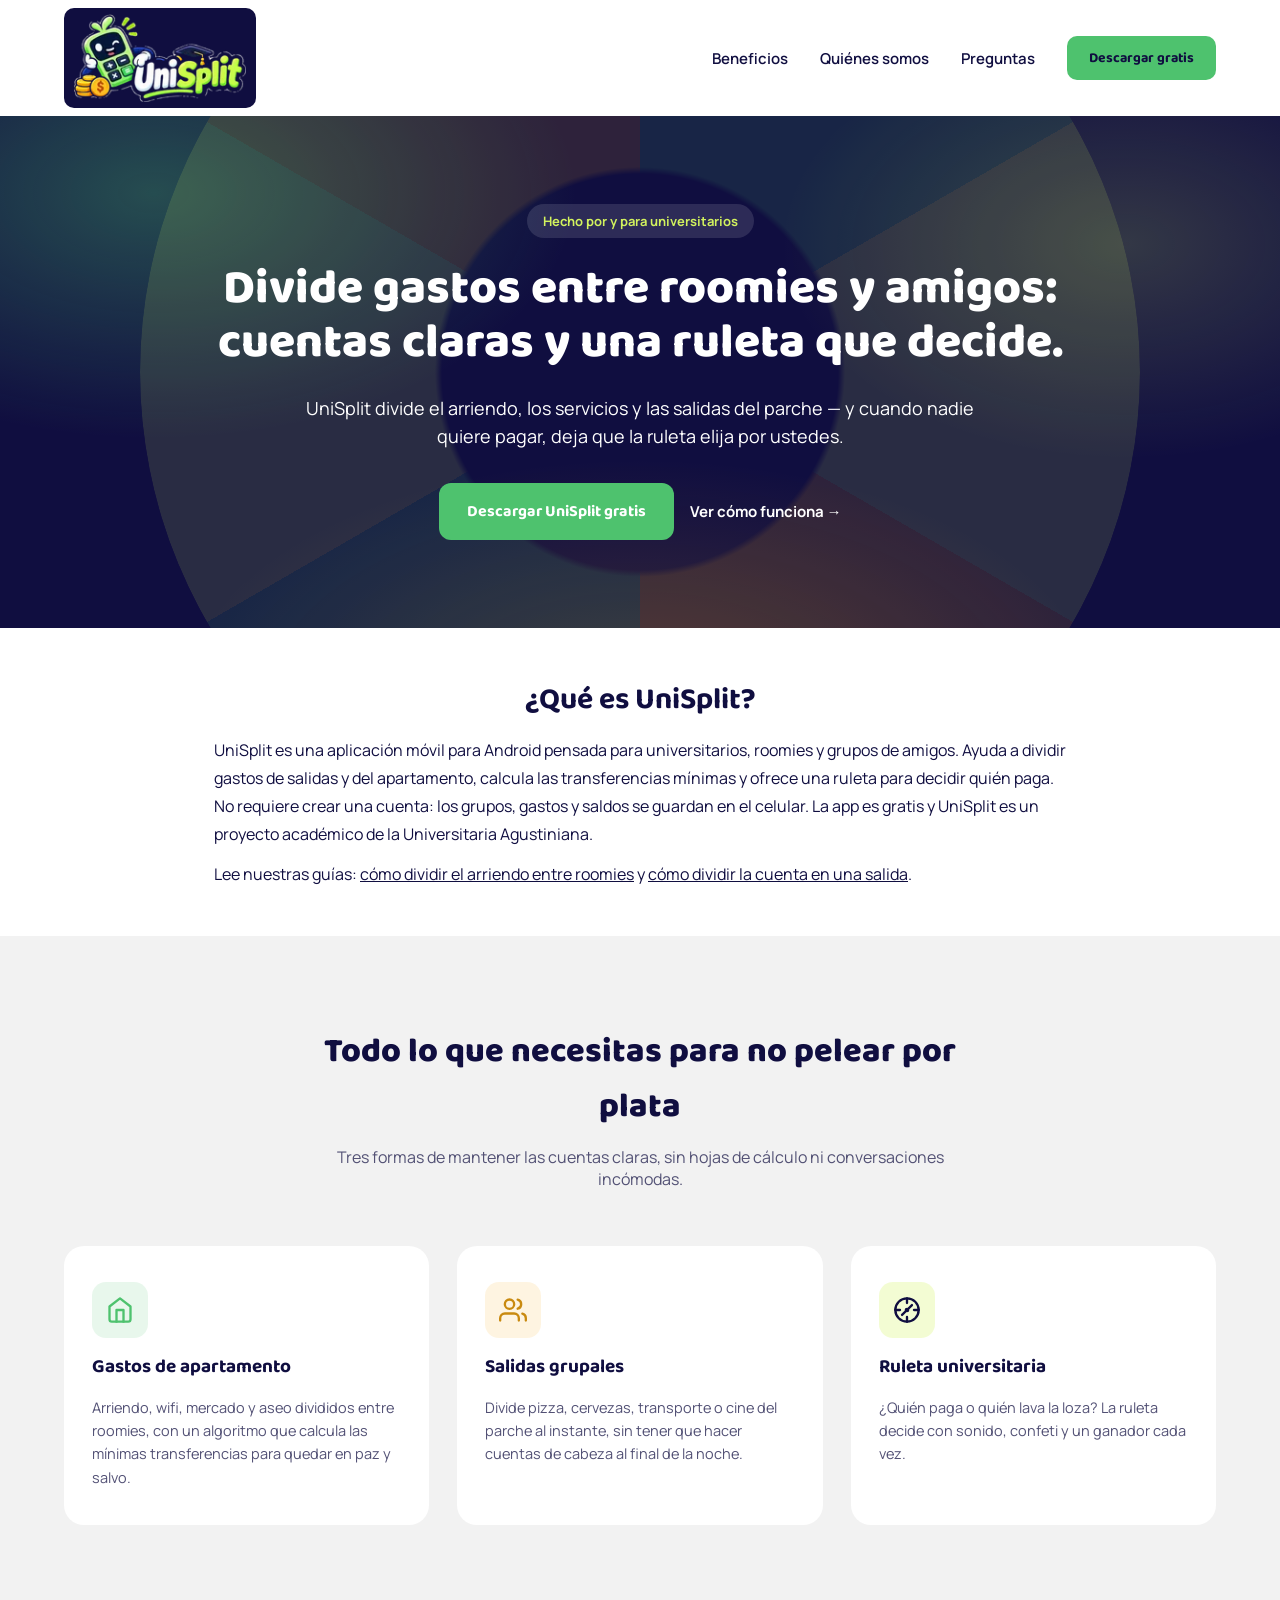
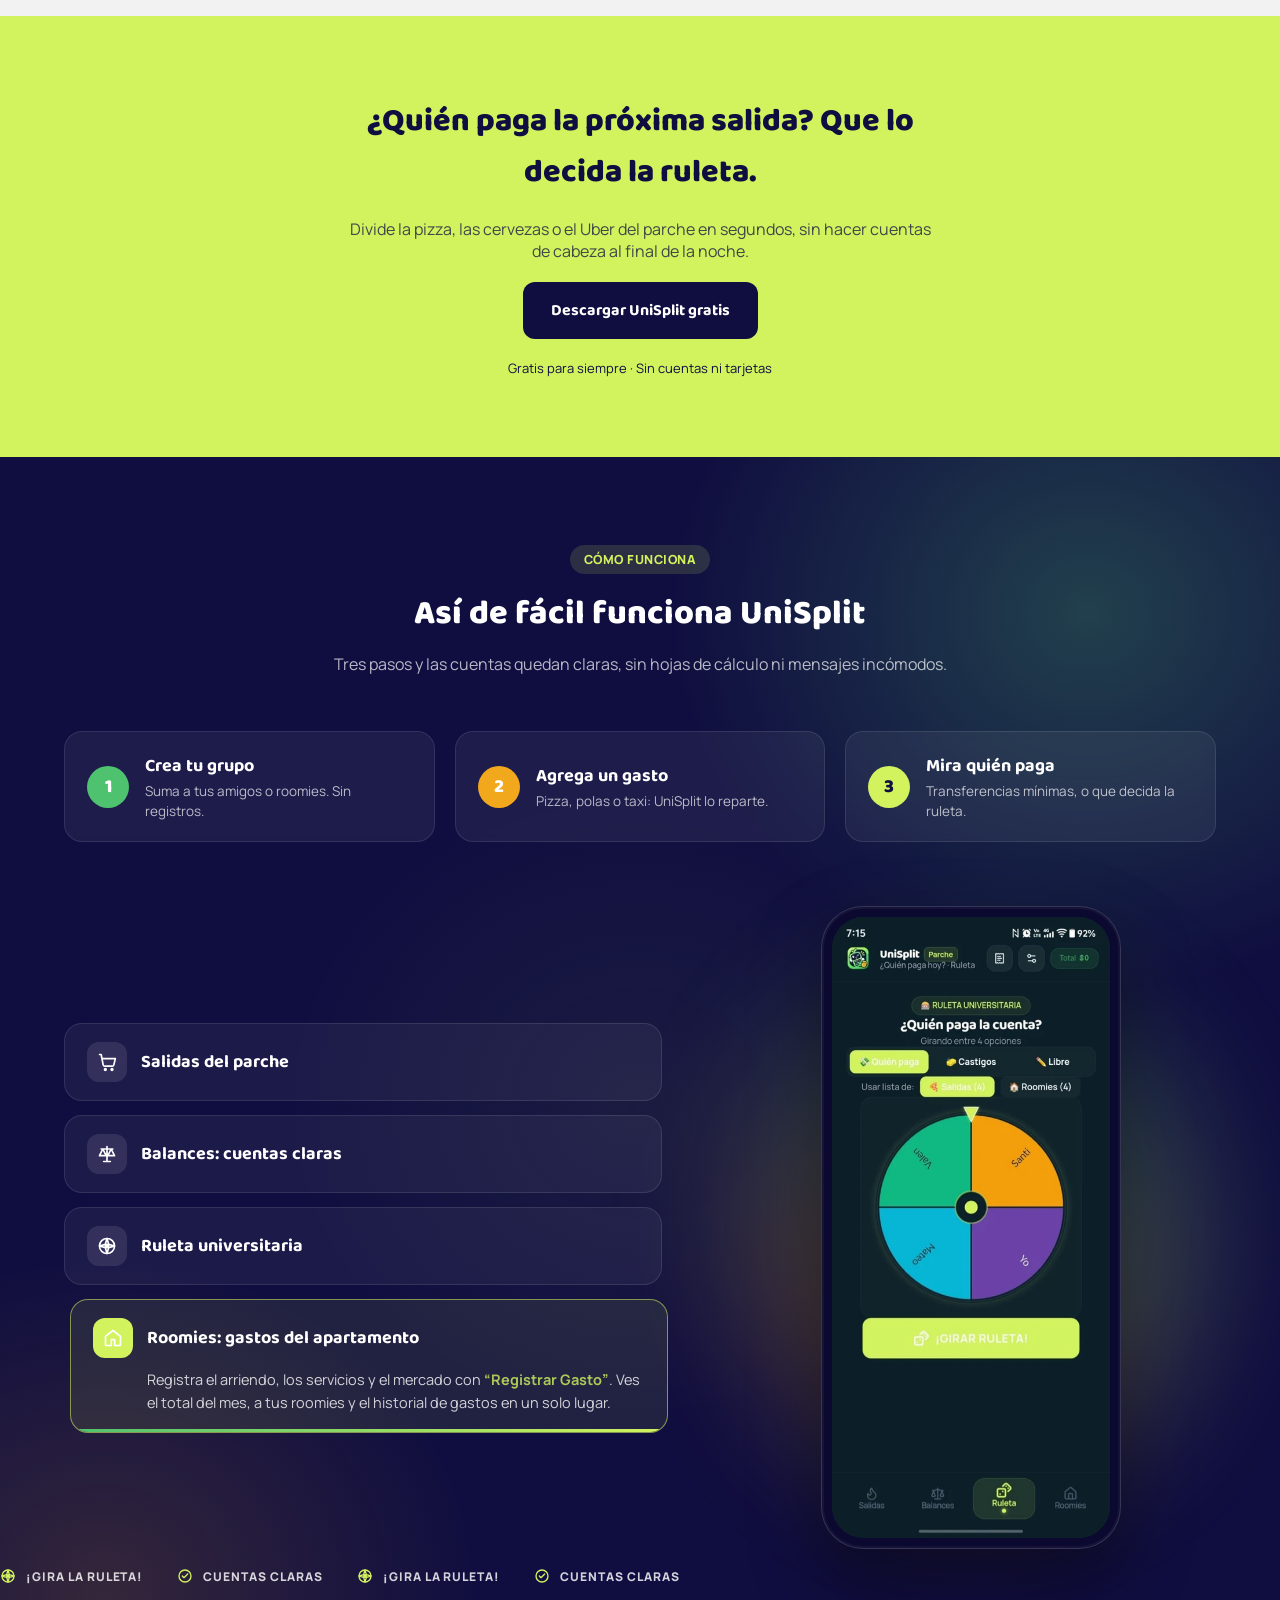
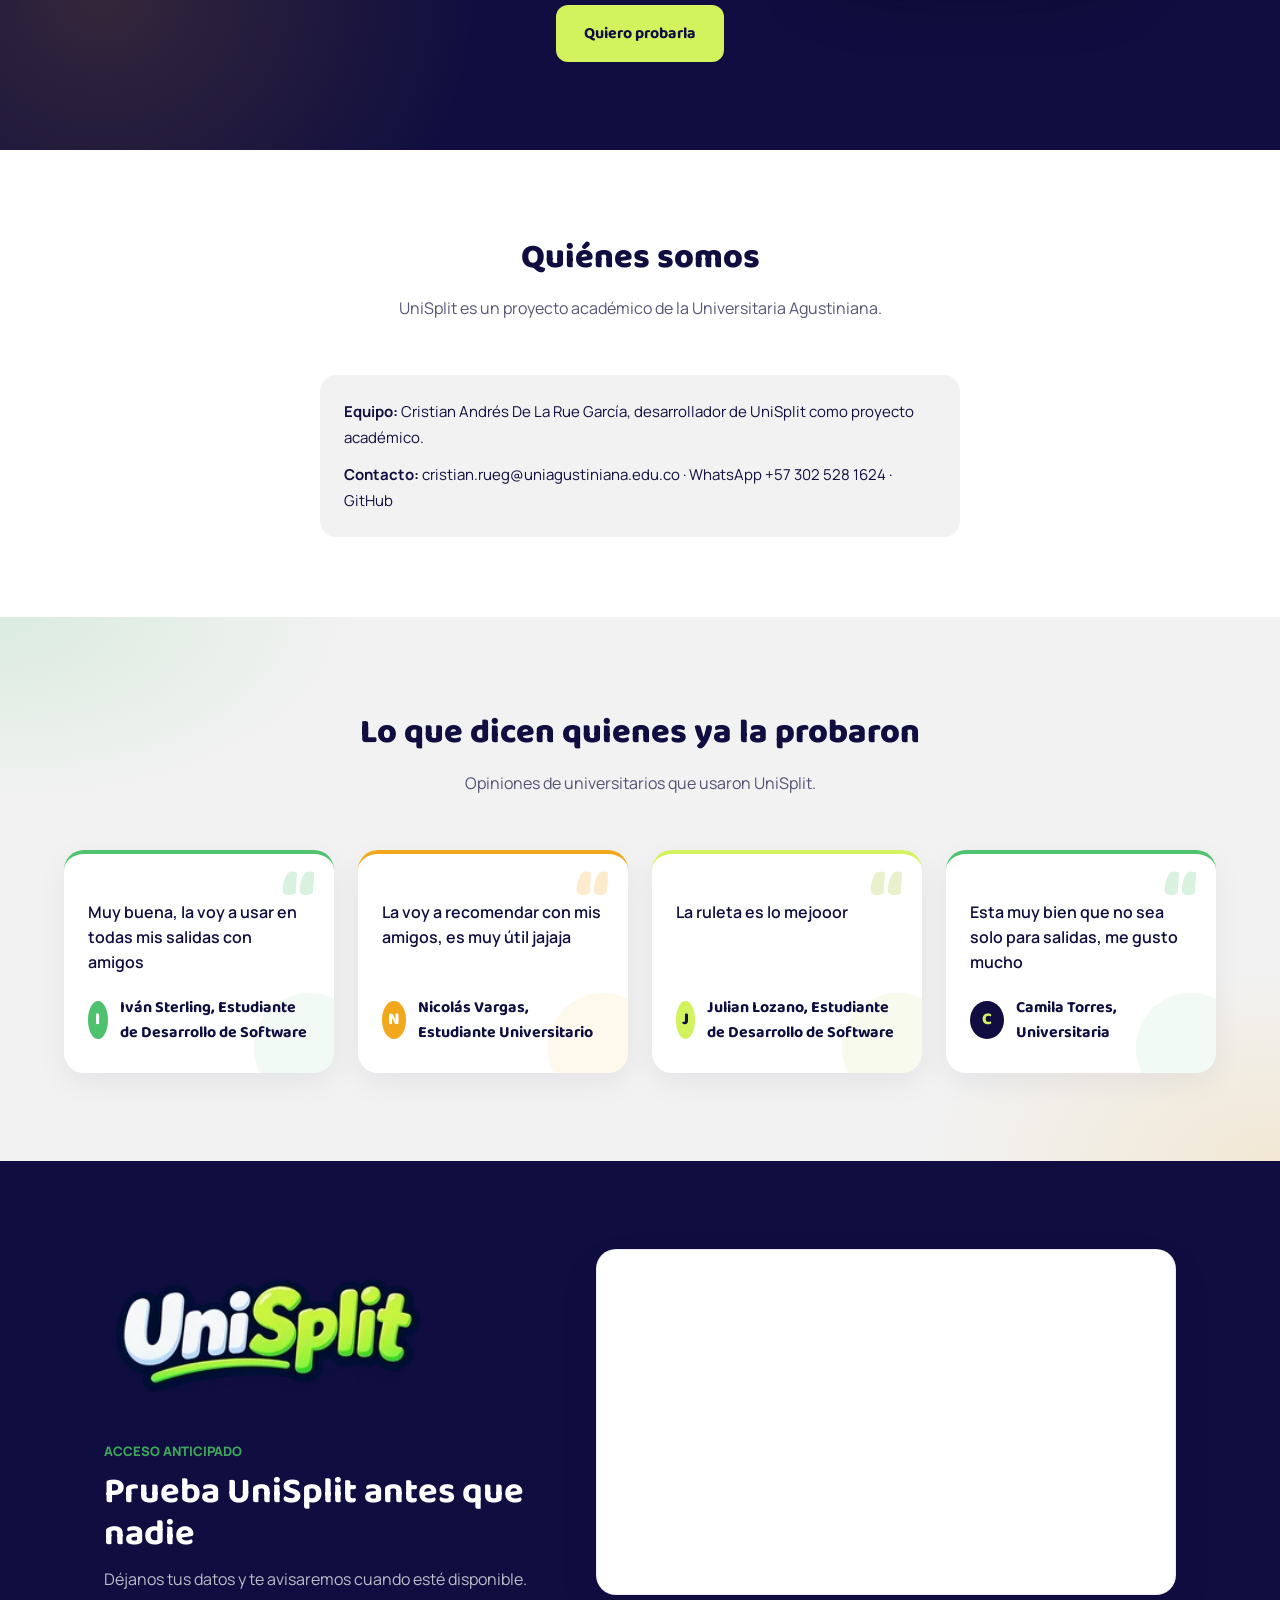
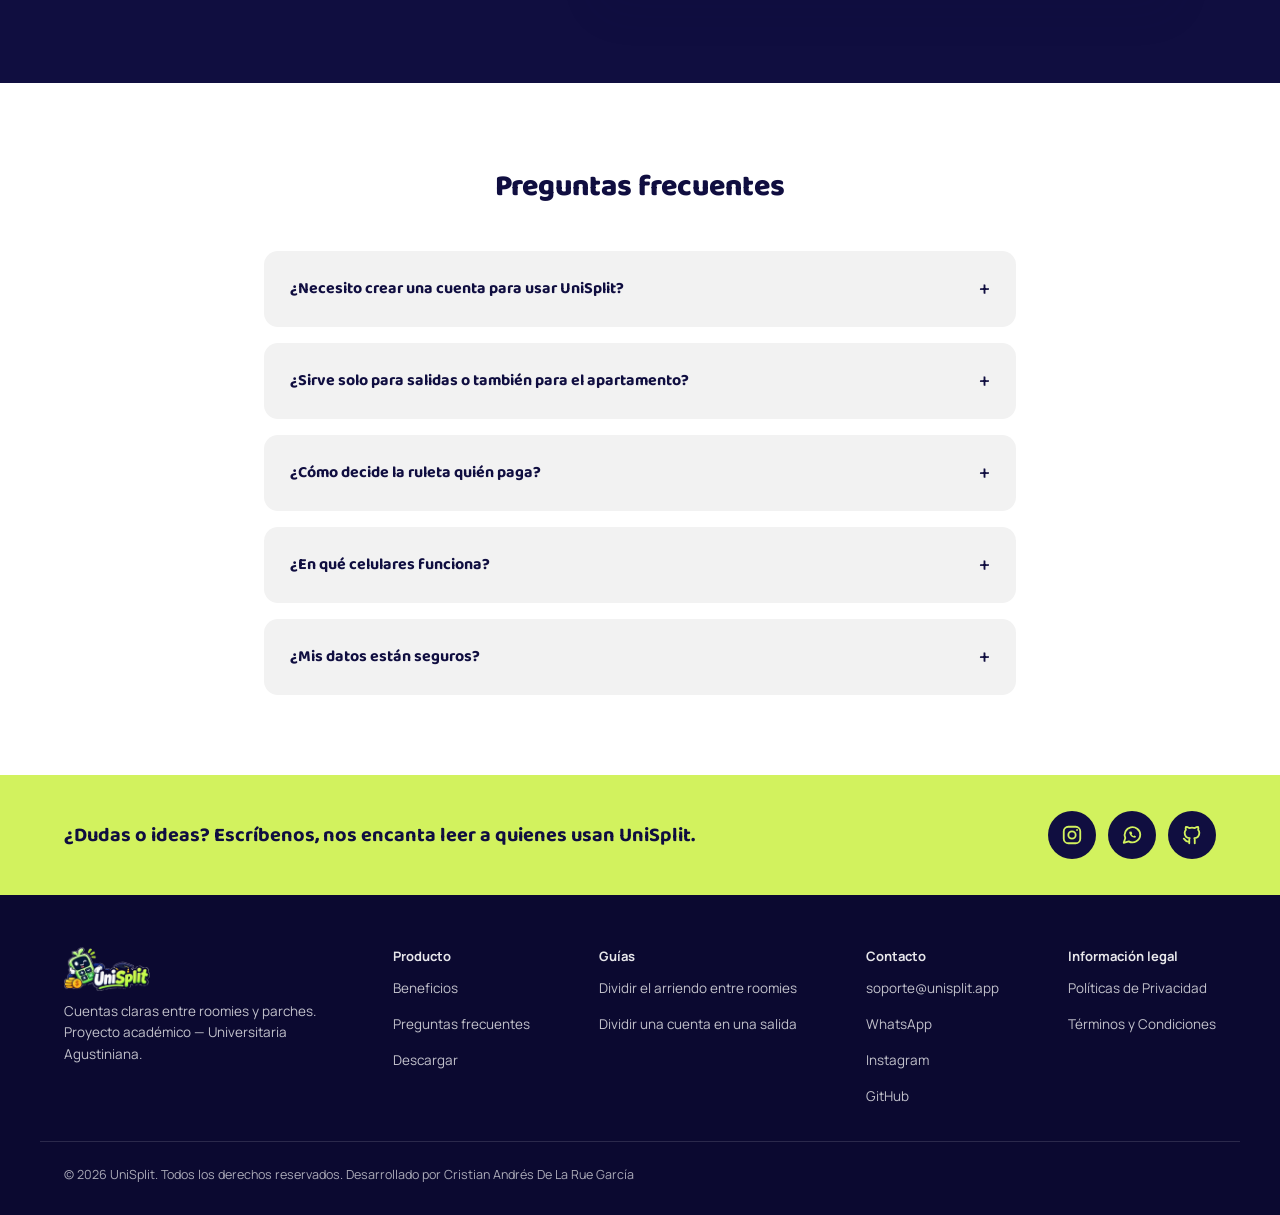
==== commit 31e38f42: "ajustes" ====
--- a/index.html
+++ b/index.html
@@ -4,7 +4,7 @@
 <meta charset="UTF-8">
 <meta name="viewport" content="width=device-width, initial-scale=1.0">
 <meta name="theme-color" content="#100E40">
-<title>UniSplit — App para dividir gastos entre roomies y amigos (Android)</title>
+<title>UniSplit: App para dividir gastos de roomies</title>
 <meta name="description" content="UniSplit es una app para Android para dividir gastos de salidas y del apartamento entre roomies y amigos; organiza balances y guarda datos en tu celular.">
 <link rel="canonical" href="https://landingpageunisplit.netlify.app/" />
 <meta name="robots" content="index, follow, max-image-preview:large, max-snippet:-1, max-video-preview:-1" />
@@ -252,7 +252,7 @@
     <div class="container app-summary__content">
       <h2 id="app-summary-title">¿Qué es UniSplit?</h2>
       <p>UniSplit es una aplicación móvil para Android pensada para universitarios, roomies y grupos de amigos. Ayuda a dividir gastos de salidas y del apartamento, calcula las transferencias mínimas y ofrece una ruleta para decidir quién paga. No requiere crear una cuenta: los grupos, gastos y saldos se guardan en el celular. La app es gratis y UniSplit es un proyecto académico de la Universitaria Agustiniana.</p>
-      <p style="margin-top:12px">Lee nuestras guías: <a href="como-dividir-el-arriendo-entre-roomies.html"><u>cómo dividir el arriendo entre roomies</u></a> y <a href="como-dividir-la-cuenta-en-una-salida.html"><u>cómo dividir la cuenta en una salida</u></a>.</p>
+      <p style="margin-top:12px">Lee nuestras guías: <a href="como-dividir-el-arriendo-entre-roomies.html"><span style="text-decoration: underline;">cómo dividir el arriendo entre roomies</span></a> y <a href="como-dividir-la-cuenta-en-una-salida.html"><span style="text-decoration: underline;">cómo dividir la cuenta en una salida</span></a>.</p>
     </div>
   </section>
 
@@ -556,7 +556,7 @@
     </div>
     <div class="footer__col">
       <span class="footer__col-title">Contacto</span>
-      <a href="mailto:cristian.rueg@uniagustiniana.edu.co">Correo</a>
+      <a href="mailto:&#115;&#111;&#112;&#111;&#114;&#116;&#101;&#064;&#117;&#110;&#105;&#115;&#112;&#108;&#105;&#116;&#046;&#097;&#112;&#112;">&#115;&#111;&#112;&#111;&#114;&#116;&#101;&#064;&#117;&#110;&#105;&#115;&#112;&#108;&#105;&#116;&#046;&#097;&#112;&#112;</a>
       <a href="https://wa.me/573025281624">WhatsApp</a>
       <a href="https://www.instagram.com/andres_8dlrg/" target="_blank" rel="noopener">Instagram</a>
       <a href="https://github.com/ANDRESDLRG2007/Division-grupal">GitHub</a>
